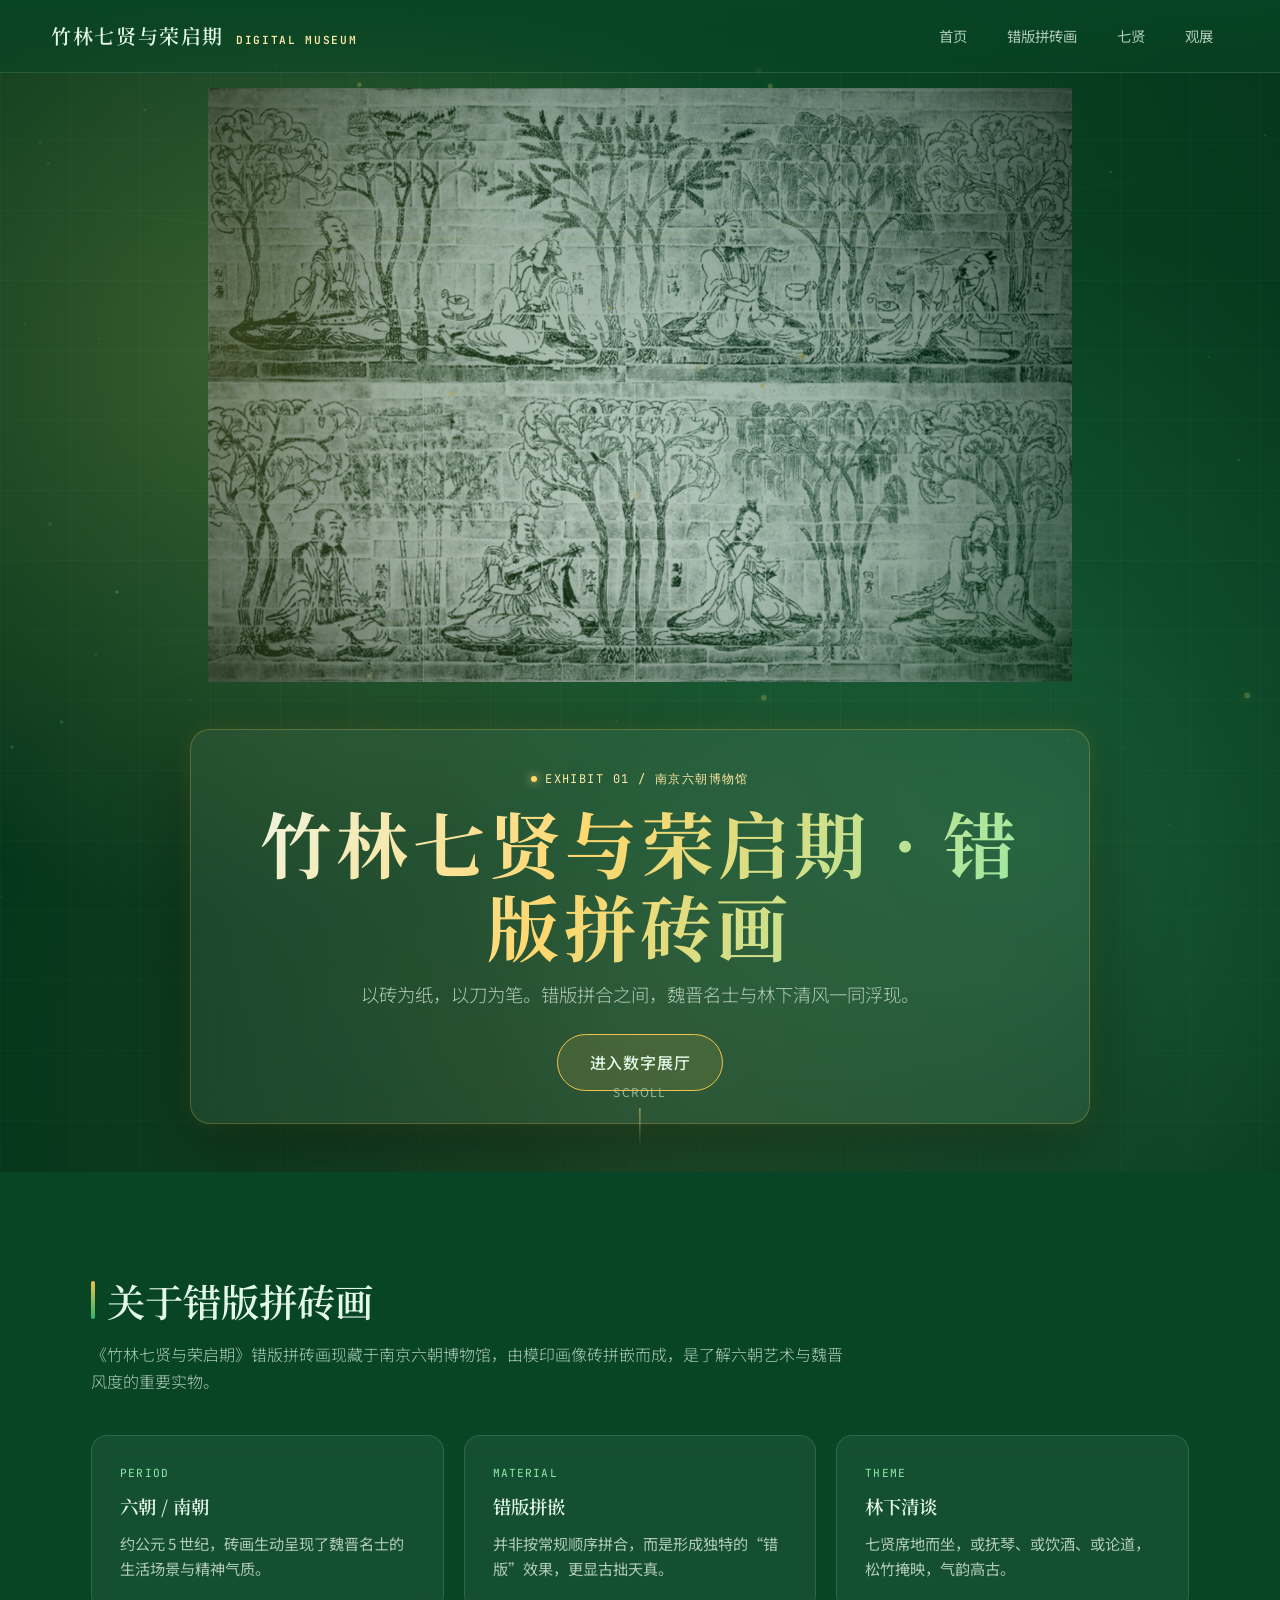
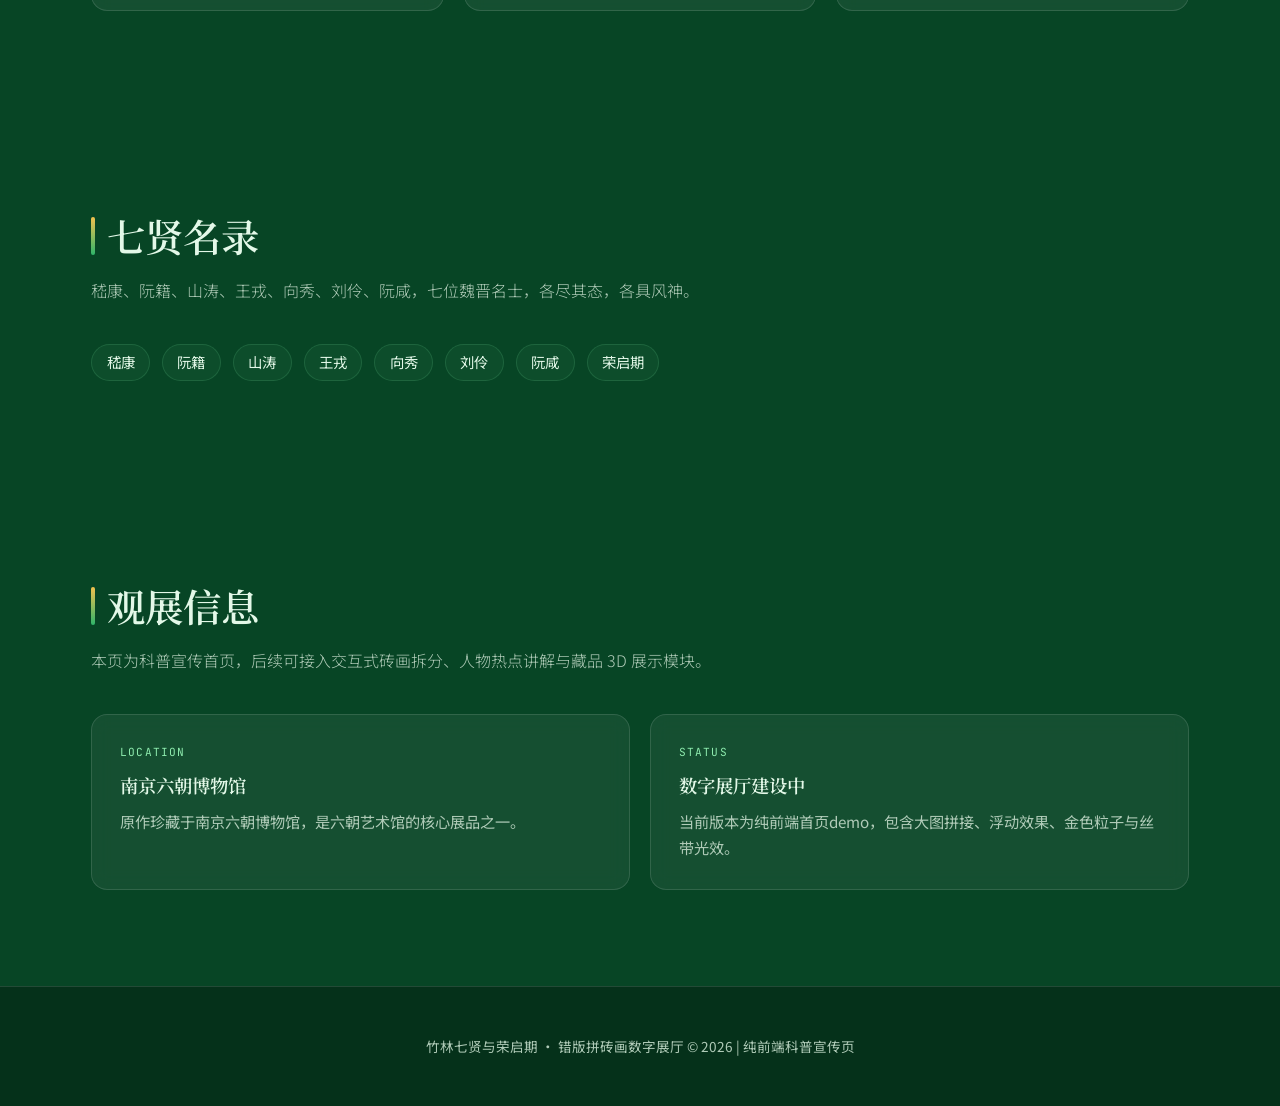
==== index.html @ 32704a47 "v3.0: 新增拼图游戏页面，支持鼠标、触屏与摄像头手势三种操作" ====
<!DOCTYPE html>
<html lang="zh-CN">
<head>
  <meta charset="UTF-8" />
  <meta name="viewport" content="width=device-width, initial-scale=1.0" />
  <title>竹林七贤与荣启期 · 错版拼砖画数字展厅</title>
  <meta name="description" content="南京六朝博物馆《竹林七贤与荣启期》错版拼砖画科普宣传页" />
  <link rel="preconnect" href="https://fonts.googleapis.com" />
  <link rel="preconnect" href="https://fonts.gstatic.com" crossorigin />
  <link href="https://fonts.googleapis.com/css2?family=Noto+Serif+SC:wght@400;600;700&family=Noto+Sans+SC:wght@300;400;500&family=JetBrains+Mono:wght@400;500&display=swap" rel="stylesheet" />
  <style>
    :root {
      --green-950: #05311a;
      --green-900: #074525;
      --green-800: #0b5a30;
      --green-700: #10753d;
      --green-600: #169148;
      --green-500: #2fb46a;
      --green-400: #4fd088;
      --green-300: #8eebae;
      --green-200: #c5f5d2;
      --green-100: #e3f8e8;
      --gold-700: #b8860b;
      --gold-500: #f2c14e;
      --gold-400: #ffd76e;
      --gold-300: #ffe9a6;
      --text: #f2fdf5;
      --muted: #b0cbb8;
      --glass: rgba(255, 255, 255, 0.06);
      --glass-border: rgba(255, 255, 255, 0.12);
    }

    * {
      margin: 0;
      padding: 0;
      box-sizing: border-box;
    }

    html {
      scroll-behavior: smooth;
    }

    body {
      font-family: "Noto Sans SC", "PingFang SC", "Microsoft YaHei", sans-serif;
      background: var(--green-950);
      color: var(--text);
      line-height: 1.7;
      overflow-x: hidden;
    }

    /* Navigation */
    .nav {
      position: fixed;
      top: 0;
      left: 0;
      right: 0;
      z-index: 100;
      display: flex;
      align-items: center;
      justify-content: space-between;
      padding: 1rem 4vw;
      backdrop-filter: blur(14px);
      -webkit-backdrop-filter: blur(14px);
      background: linear-gradient(180deg, rgba(7, 69, 37, 0.88), rgba(7, 69, 37, 0.45));
      border-bottom: 1px solid var(--glass-border);
    }

    .logo {
      display: flex;
      align-items: baseline;
      gap: 0.75rem;
      font-family: "Noto Serif SC", "Source Han Serif SC", serif;
      font-size: 1.25rem;
      font-weight: 600;
      color: var(--green-100);
      letter-spacing: 0.08em;
    }

    .logo span {
      font-family: "JetBrains Mono", monospace;
      font-size: 0.7rem;
      color: var(--gold-300);
      letter-spacing: 0.15em;
      text-transform: uppercase;
    }

    .nav-links {
      display: flex;
      gap: 0.5rem;
      list-style: none;
    }

    .nav-links a {
      display: block;
      padding: 0.5rem 1rem;
      color: var(--muted);
      text-decoration: none;
      font-size: 0.9rem;
      border-radius: 999px;
      transition: color 0.25s ease, background 0.25s ease;
    }

    .nav-links a:hover {
      color: var(--green-100);
      background: var(--glass);
    }

    /* Hero */
    .hero {
      position: relative;
      min-height: 100vh;
      display: flex;
      flex-direction: column;
      align-items: center;
      justify-content: flex-start;
      gap: 2.5rem;
      padding: 5.5rem 4vw 3rem;
      overflow: hidden;
      background:
        radial-gradient(circle at 50% 30%, rgba(47, 180, 106, 0.35) 0%, rgba(5, 49, 26, 0.92) 75%),
        var(--green-950);
    }

    .hero-grid {
      position: absolute;
      inset: 0;
      background-image:
        linear-gradient(rgba(142, 235, 174, 0.07) 1px, transparent 1px),
        linear-gradient(90deg, rgba(142, 235, 174, 0.07) 1px, transparent 1px);
      background-size: 70px 70px;
      pointer-events: none;
      z-index: 2;
    }

    .hero-particles {
      position: absolute;
      inset: 0;
      z-index: 3;
      pointer-events: none;
      opacity: 0.9;
    }

    .hero-vignette {
      position: absolute;
      inset: 0;
      background:
        radial-gradient(circle at 50% 45%, rgba(5, 49, 26, 0) 0%, rgba(5, 49, 26, 0.45) 72%),
        linear-gradient(180deg, rgba(5, 49, 26, 0.22) 0%, rgba(5, 49, 26, 0.38) 100%);
      z-index: 4;
      pointer-events: none;
    }

    .hero-tint {
      position: absolute;
      inset: 0;
      background: rgba(79, 208, 136, 0.12);
      mix-blend-mode: soft-light;
      z-index: 5;
      pointer-events: none;
    }

    .hero-glow {
      position: absolute;
      inset: 0;
      z-index: 6;
      pointer-events: none;
      mix-blend-mode: screen;
      background:
        radial-gradient(circle at 18% 30%, rgba(242, 193, 78, 0.20), transparent 42%),
        radial-gradient(circle at 82% 72%, rgba(79, 208, 136, 0.18), transparent 45%),
        radial-gradient(circle at 50% 90%, rgba(255, 215, 110, 0.10), transparent 55%);
    }

    .hero-image-wrapper {
      position: relative;
      z-index: 1;
      width: 92%;
      max-width: 1600px;
      display: flex;
      align-items: center;
      justify-content: center;
      transform: translate(calc(var(--mx, 0) * -18px), calc(var(--my, 0) * -18px));
      transition: transform 0.15s linear;
    }

    .hero-image-link {
      display: block;
      width: 100%;
      text-decoration: none;
      cursor: pointer;
    }

    .hero-image {
      width: 100%;
      height: auto;
      max-height: 66vh;
      object-fit: contain;
      filter: contrast(1.05) saturate(1.12) brightness(1.04);
      animation: heroFloat 14s ease-in-out infinite;
      transform-origin: center center;
    }

    @keyframes heroFloat {
      0%, 100% { transform: translateY(0) scale(1); }
      50% { transform: translateY(-14px) scale(1.012); }
    }

    .hero-content {
      position: relative;
      z-index: 10;
      text-align: center;
      width: min(90%, 900px);
      padding: 2rem;
      border-radius: 20px;
      background: var(--glass);
      backdrop-filter: blur(16px);
      -webkit-backdrop-filter: blur(16px);
      border: 1px solid rgba(242, 193, 78, 0.25);
      box-shadow:
        0 24px 80px rgba(0, 0, 0, 0.35),
        0 0 24px rgba(242, 193, 78, 0.12);
    }

    .hero-tag {
      display: inline-flex;
      align-items: center;
      gap: 0.5rem;
      font-family: "JetBrains Mono", monospace;
      font-size: 0.75rem;
      letter-spacing: 0.12em;
      color: var(--gold-300);
      text-transform: uppercase;
      margin-bottom: 0.75rem;
    }

    .hero-tag::before {
      content: "";
      width: 6px;
      height: 6px;
      border-radius: 50%;
      background: var(--gold-400);
      box-shadow: 0 0 10px var(--gold-400);
      animation: pulse 2.5s infinite;
    }

    @keyframes pulse {
      0%, 100% { opacity: 1; box-shadow: 0 0 0 0 rgba(142, 203, 166, 0.4); }
      50% { opacity: 0.7; box-shadow: 0 0 0 8px rgba(142, 203, 166, 0); }
    }

    .hero-title {
      font-family: "Noto Serif SC", "Source Han Serif SC", serif;
      font-size: clamp(2.2rem, 6vw, 4.5rem);
      font-weight: 700;
      line-height: 1.15;
      color: var(--green-100);
      background: linear-gradient(120deg, #eef8ea 0%, #ffd76e 42%, #8eebae 100%);
      -webkit-background-clip: text;
      background-clip: text;
      -webkit-text-fill-color: transparent;
      margin-bottom: 0.75rem;
      letter-spacing: 0.06em;
    }

    .hero-subtitle {
      font-size: clamp(0.95rem, 2vw, 1.15rem);
      color: var(--muted);
      font-weight: 300;
      max-width: 680px;
      margin: 0 auto 1.5rem;
    }

    .hero-cta {
      display: inline-flex;
      align-items: center;
      gap: 0.5rem;
      padding: 0.85rem 2rem;
      border-radius: 999px;
      border: 1px solid var(--gold-500);
      background: rgba(242, 193, 78, 0.12);
      color: var(--green-100);
      text-decoration: none;
      font-weight: 500;
      letter-spacing: 0.05em;
      transition: background 0.25s ease, transform 0.25s ease, box-shadow 0.25s ease;
    }

    .hero-cta:hover {
      background: rgba(242, 193, 78, 0.26);
      transform: translateY(-2px);
      box-shadow: 0 12px 32px rgba(61, 143, 94, 0.25);
    }

    .scroll-hint {
      position: absolute;
      bottom: 1.5rem;
      left: 50%;
      transform: translateX(-50%);
      z-index: 10;
      display: flex;
      flex-direction: column;
      align-items: center;
      gap: 0.35rem;
      color: var(--muted);
      font-size: 0.75rem;
      letter-spacing: 0.1em;
      opacity: 0.8;
    }

    .scroll-line {
      width: 1px;
      height: 40px;
      background: linear-gradient(180deg, var(--gold-400), transparent);
      animation: scrollDown 2s ease-in-out infinite;
    }

    @keyframes scrollDown {
      0%, 100% { transform: scaleY(1); opacity: 0.6; }
      50% { transform: scaleY(0.6); opacity: 0.2; }
    }

    /* Main content */
    main {
      position: relative;
      z-index: 20;
      background: var(--green-900);
    }

    .section {
      padding: 6rem 4vw;
      max-width: 1200px;
      margin: 0 auto;
    }

    .section-title {
      font-family: "Noto Serif SC", "Source Han Serif SC", serif;
      font-size: clamp(1.6rem, 3.5vw, 2.4rem);
      font-weight: 600;
      color: var(--green-100);
      margin-bottom: 0.5rem;
      display: flex;
      align-items: center;
      gap: 0.75rem;
    }

    .section-title::before {
      content: "";
      width: 4px;
      height: 1em;
      background: linear-gradient(180deg, var(--gold-500), var(--green-500));
      border-radius: 2px;
    }

    .section-desc {
      color: var(--muted);
      max-width: 760px;
      margin-bottom: 2.5rem;
      font-weight: 300;
    }

    .cards {
      display: grid;
      grid-template-columns: repeat(auto-fit, minmax(260px, 1fr));
      gap: 1.25rem;
    }

    .card {
      padding: 1.75rem;
      border-radius: 16px;
      background: var(--glass);
      border: 1px solid var(--glass-border);
      backdrop-filter: blur(10px);
      -webkit-backdrop-filter: blur(10px);
      transition: transform 0.25s ease, border-color 0.25s ease, background 0.25s ease;
    }

    .card:hover {
      transform: translateY(-4px);
      border-color: rgba(242, 193, 78, 0.35);
      background: rgba(255, 255, 255, 0.08);
    }

    .card-label {
      font-family: "JetBrains Mono", monospace;
      font-size: 0.7rem;
      color: var(--green-300);
      letter-spacing: 0.1em;
      text-transform: uppercase;
      margin-bottom: 0.5rem;
    }

    .card h3 {
      font-family: "Noto Serif SC", "Source Han Serif SC", serif;
      font-size: 1.15rem;
      color: var(--green-100);
      margin-bottom: 0.5rem;
      font-weight: 600;
    }

    .card p {
      color: var(--muted);
      font-size: 0.95rem;
      line-height: 1.7;
    }

    .sages-list {
      display: flex;
      flex-wrap: wrap;
      gap: 0.75rem;
      margin-top: 1.25rem;
    }

    .sage-tag {
      padding: 0.35rem 0.9rem;
      border-radius: 999px;
      background: rgba(61, 143, 94, 0.12);
      border: 1px solid rgba(61, 143, 94, 0.35);
      color: var(--green-100);
      font-size: 0.9rem;
      transition: background 0.2s ease;
    }

    .sage-tag:hover {
      background: rgba(61, 143, 94, 0.25);
    }

    /* Footer */
    footer {
      padding: 3rem 4vw;
      text-align: center;
      border-top: 1px solid var(--glass-border);
      color: var(--muted);
      font-size: 0.85rem;
      background: var(--green-950);
    }

    /* Responsive */
    @media (max-width: 640px) {
      .nav-links { display: none; }
      .hero-content { padding: 1.5rem; bottom: 6vh; }
    }
  </style>
</head>
<body>
  <nav class="nav">
    <div class="logo">竹林七贤与荣启期 <span>Digital Museum</span></div>
    <ul class="nav-links">
      <li><a href="#home">首页</a></li>
      <li><a href="#about">错版拼砖画</a></li>
      <li><a href="#sages">七贤</a></li>
      <li><a href="#visit">观展</a></li>
    </ul>
  </nav>

  <header id="home" class="hero">
    <div class="hero-grid"></div>
    <canvas class="hero-particles" id="particles"></canvas>
    <div class="hero-vignette"></div>
    <div class="hero-tint"></div>
    <div class="hero-glow"></div>

    <div class="hero-image-wrapper" id="heroWrapper">
      <a href="puzzle.html" class="hero-image-link" title="点击进入拼图游戏">
        <img src="assets/hero-combined.png" alt="竹林七贤与荣启期错版拼砖画，点击进入拼图游戏" class="hero-image" />
      </a>
    </div>

    <div class="hero-content">
      <div class="hero-tag">Exhibit 01 / 南京六朝博物馆</div>
      <h1 class="hero-title">竹林七贤与荣启期 · 错版拼砖画</h1>
      <p class="hero-subtitle">
        以砖为纸，以刀为笔。错版拼合之间，魏晋名士与林下清风一同浮现。
      </p>
      <a href="#about" class="hero-cta">进入数字展厅</a>
    </div>

    <div class="scroll-hint">
      <span>SCROLL</span>
      <div class="scroll-line"></div>
    </div>
  </header>

  <main>
    <section id="about" class="section">
      <h2 class="section-title">关于错版拼砖画</h2>
      <p class="section-desc">
        《竹林七贤与荣启期》错版拼砖画现藏于南京六朝博物馆，由模印画像砖拼嵌而成，是了解六朝艺术与魏晋风度的重要实物。
      </p>
      <div class="cards">
        <div class="card">
          <div class="card-label">Period</div>
          <h3>六朝 / 南朝</h3>
          <p>约公元 5 世纪，砖画生动呈现了魏晋名士的生活场景与精神气质。</p>
        </div>
        <div class="card">
          <div class="card-label">Material</div>
          <h3>错版拼嵌</h3>
          <p>并非按常规顺序拼合，而是形成独特的“错版”效果，更显古拙天真。</p>
        </div>
        <div class="card">
          <div class="card-label">Theme</div>
          <h3>林下清谈</h3>
          <p>七贤席地而坐，或抚琴、或饮酒、或论道，松竹掩映，气韵高古。</p>
        </div>
      </div>
    </section>

    <section id="sages" class="section">
      <h2 class="section-title">七贤名录</h2>
      <p class="section-desc">
        嵇康、阮籍、山涛、王戎、向秀、刘伶、阮咸，七位魏晋名士，各尽其态，各具风神。
      </p>
      <div class="sages-list">
        <span class="sage-tag">嵇康</span>
        <span class="sage-tag">阮籍</span>
        <span class="sage-tag">山涛</span>
        <span class="sage-tag">王戎</span>
        <span class="sage-tag">向秀</span>
        <span class="sage-tag">刘伶</span>
        <span class="sage-tag">阮咸</span>
        <span class="sage-tag">荣启期</span>
      </div>
    </section>

    <section id="visit" class="section">
      <h2 class="section-title">观展信息</h2>
      <p class="section-desc">
        本页为科普宣传首页，后续可接入交互式砖画拆分、人物热点讲解与藏品 3D 展示模块。
      </p>
      <div class="cards">
        <div class="card">
          <div class="card-label">Location</div>
          <h3>南京六朝博物馆</h3>
          <p>原作珍藏于南京六朝博物馆，是六朝艺术馆的核心展品之一。</p>
        </div>
        <div class="card">
          <div class="card-label">Status</div>
          <h3>数字展厅建设中</h3>
          <p>当前版本为纯前端首页demo，包含大图拼接、浮动效果、金色粒子与丝带光效。</p>
        </div>
      </div>
    </section>
  </main>

  <footer>
    <p>竹林七贤与荣启期 · 错版拼砖画数字展厅 &copy; 2026 | 纯前端科普宣传页</p>
  </footer>

  <script>
    // Mouse parallax for the hero image wrapper
    const hero = document.querySelector('.hero');
    document.addEventListener('mousemove', (e) => {
      const x = (e.clientX / window.innerWidth - 0.5) * 2;
      const y = (e.clientY / window.innerHeight - 0.5) * 2;
      hero.style.setProperty('--mx', x.toFixed(3));
      hero.style.setProperty('--my', y.toFixed(3));
    });

    // Particle + ribbon effects: green dust, golden sparkles, flowing ribbons
    const canvas = document.getElementById('particles');
    const ctx = canvas.getContext('2d');
    let particles = [];
    let ribbons = [];
    let width, height;

    function resizeCanvas() {
      width = window.innerWidth;
      height = window.innerHeight;
      canvas.width = width;
      canvas.height = height;
    }

    function createParticles() {
      const count = Math.min(110, Math.floor((width * height) / 14000));
      particles = [];
      for (let i = 0; i < count; i++) {
        const isGold = Math.random() < 0.28;
        particles.push({
          x: Math.random() * width,
          y: Math.random() * height,
          r: isGold ? Math.random() * 1.8 + 1.2 : Math.random() * 1.4 + 0.6,
          vx: (Math.random() - 0.5) * (isGold ? 0.16 : 0.30),
          vy: (Math.random() - 0.5) * (isGold ? 0.12 : 0.30) - 0.08,
          alpha: isGold ? Math.random() * 0.6 + 0.28 : Math.random() * 0.4 + 0.12,
          pulse: Math.random() * Math.PI * 2,
          type: isGold ? 'gold' : 'green'
        });
      }
    }

    function createRibbons() {
      ribbons = [
        { baseY: height * 0.22, amplitude: 42, wavelength: 320, speed: 0.006, phase: 0, color: 'gold', lineWidth: 2.4, alpha: 0.22 },
        { baseY: height * 0.48, amplitude: 55, wavelength: 430, speed: -0.004, phase: 1.4, color: 'green', lineWidth: 2.0, alpha: 0.18 },
        { baseY: height * 0.72, amplitude: 38, wavelength: 360, speed: 0.005, phase: 2.8, color: 'gold', lineWidth: 2.2, alpha: 0.16 }
      ];
    }

    function drawRibbons() {
      for (const rb of ribbons) {
        rb.phase += rb.speed;
        ctx.save();
        ctx.globalAlpha = rb.alpha;
        ctx.lineWidth = rb.lineWidth;
        ctx.lineCap = 'round';

        const grad = ctx.createLinearGradient(0, 0, width, 0);
        if (rb.color === 'gold') {
          grad.addColorStop(0, 'rgba(255, 215, 110, 0)');
          grad.addColorStop(0.35, 'rgba(255, 215, 110, 0.55)');
          grad.addColorStop(0.7, 'rgba(242, 193, 78, 0.35)');
          grad.addColorStop(1, 'rgba(255, 215, 110, 0)');
          ctx.shadowColor = 'rgba(255, 215, 110, 0.35)';
        } else {
          grad.addColorStop(0, 'rgba(142, 235, 174, 0)');
          grad.addColorStop(0.35, 'rgba(142, 235, 174, 0.50)');
          grad.addColorStop(0.7, 'rgba(79, 208, 136, 0.35)');
          grad.addColorStop(1, 'rgba(142, 235, 174, 0)');
          ctx.shadowColor = 'rgba(142, 235, 174, 0.28)';
        }
        ctx.strokeStyle = grad;
        ctx.shadowBlur = 14;

        ctx.beginPath();
        for (let x = -40; x <= width + 40; x += 16) {
          const y = rb.baseY + Math.sin((x / rb.wavelength) + rb.phase) * rb.amplitude;
          if (x === -40) {
            ctx.moveTo(x, y);
          } else {
            ctx.lineTo(x, y);
          }
        }
        ctx.stroke();
        ctx.restore();
      }
    }

    function drawParticles() {
      ctx.clearRect(0, 0, width, height);
      drawRibbons();

      for (const p of particles) {
        p.pulse += 0.02;
        const a = p.alpha + Math.sin(p.pulse) * 0.08;

        if (p.type === 'gold') {
          ctx.shadowColor = 'rgba(255, 215, 110, 0.55)';
          ctx.shadowBlur = 10;
        } else {
          ctx.shadowBlur = 0;
        }

        ctx.beginPath();
        ctx.arc(p.x, p.y, p.r, 0, Math.PI * 2);
        ctx.fillStyle = p.type === 'gold'
          ? `rgba(255, 215, 110, ${Math.max(0, a)})`
          : `rgba(142, 235, 174, ${Math.max(0, a)})`;
        ctx.fill();
        ctx.shadowBlur = 0;

        p.x += p.vx;
        p.y += p.vy;

        if (p.x < -10) p.x = width + 10;
        if (p.x > width + 10) p.x = -10;
        if (p.y < -10) p.y = height + 10;
        if (p.y > height + 10) p.y = -10;
      }

      requestAnimationFrame(drawParticles);
    }

    resizeCanvas();
    createParticles();
    createRibbons();
    drawParticles();

    window.addEventListener('resize', () => {
      resizeCanvas();
      createParticles();
      createRibbons();
    });
  </script>
</body>
</html>
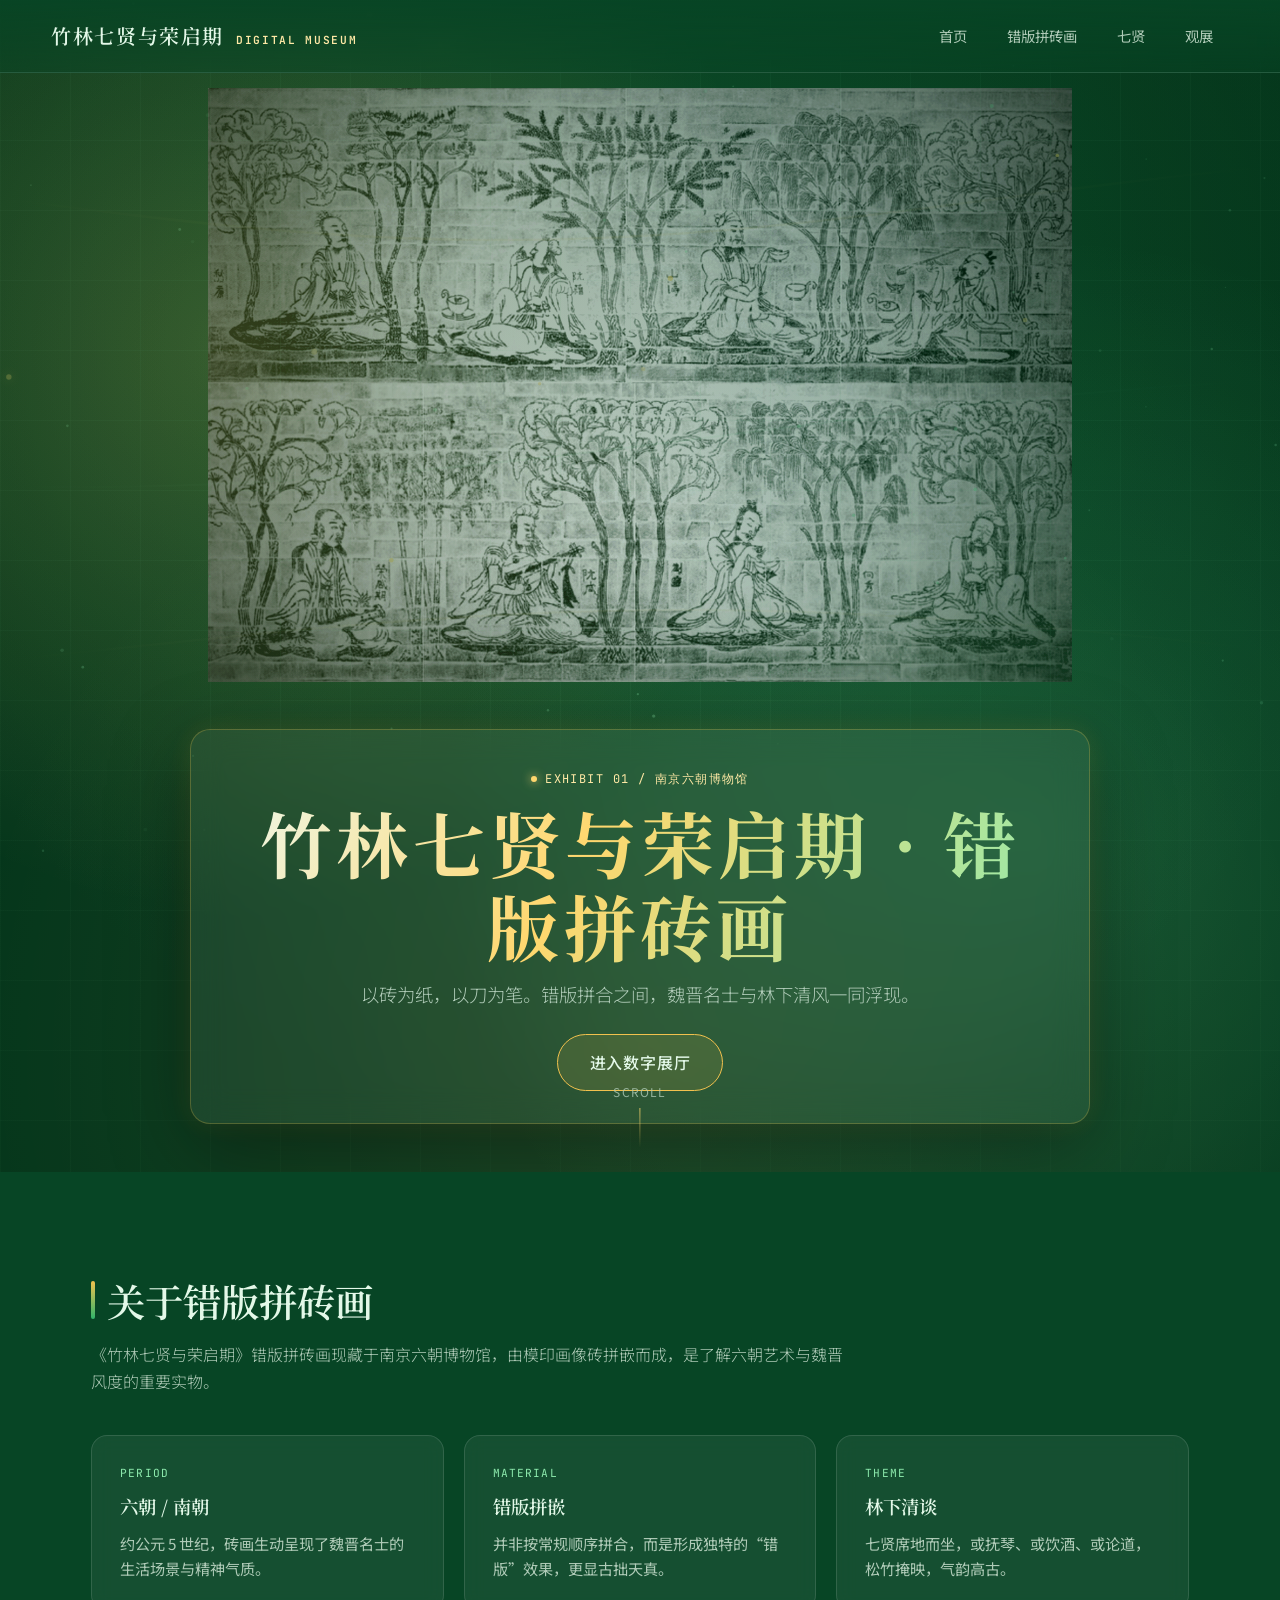
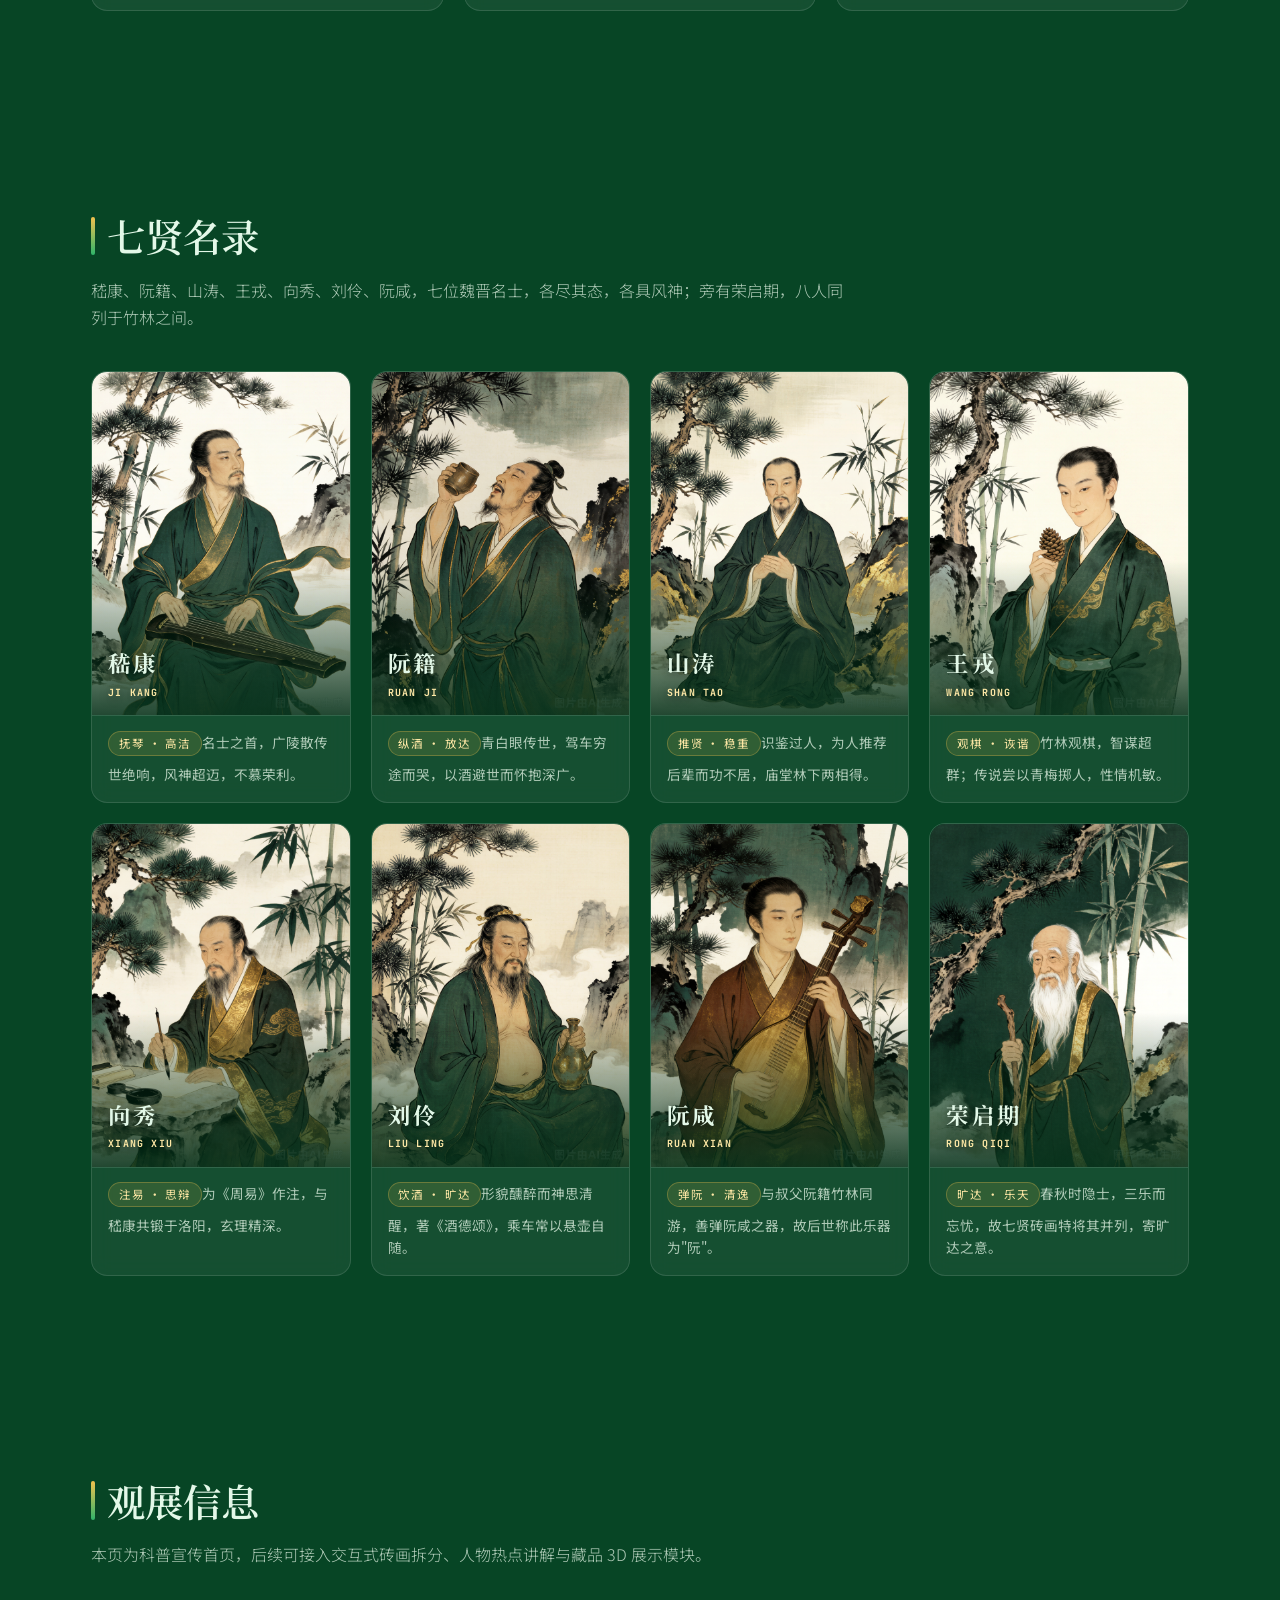
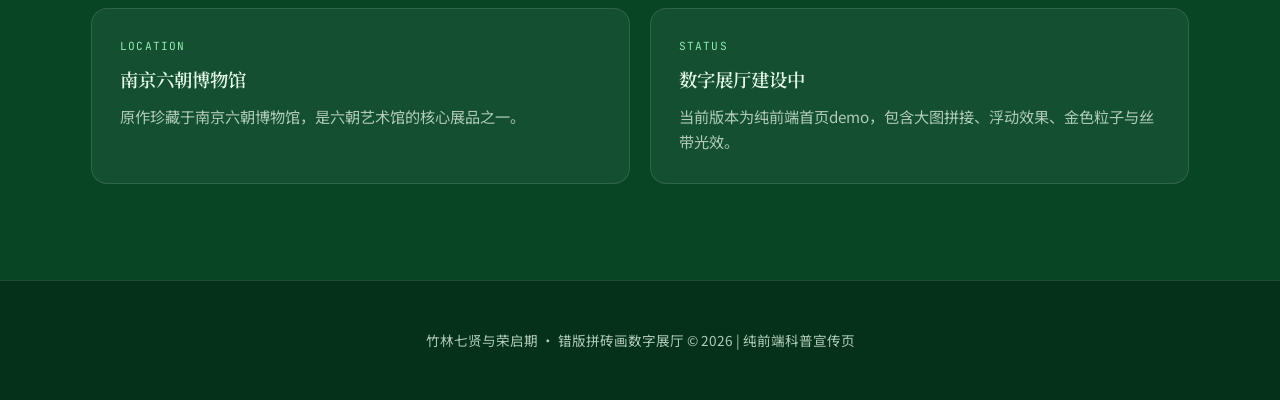
==== commit 13318fc8: "v5.0: 首页七贤名录新增工笔人物画像卡片；强化 WorkBuddy 预览下摄像头手势诊断与兜底" ====
--- a/index.html
+++ b/index.html
@@ -424,6 +424,105 @@
       background: rgba(61, 143, 94, 0.25);
     }
 
+    /* 七贤名录 · 人物画像卡片 */
+    .sage-cards {
+      display: grid;
+      grid-template-columns: repeat(auto-fit, minmax(220px, 1fr));
+      gap: 1.25rem;
+      margin-top: 2rem;
+    }
+
+    .sage-card {
+      position: relative;
+      border-radius: 16px;
+      overflow: hidden;
+      background: var(--glass);
+      border: 1px solid var(--glass-border);
+      backdrop-filter: blur(10px);
+      -webkit-backdrop-filter: blur(10px);
+      transition: transform 0.25s ease, border-color 0.25s ease, box-shadow 0.25s ease;
+    }
+
+    .sage-card:hover {
+      transform: translateY(-5px);
+      border-color: rgba(242, 193, 78, 0.4);
+      box-shadow: 0 16px 44px rgba(0, 0, 0, 0.4);
+    }
+
+    .sage-portrait {
+      position: relative;
+      width: 100%;
+      aspect-ratio: 3 / 4;
+      overflow: hidden;
+      background: linear-gradient(180deg, var(--green-900), var(--green-950));
+    }
+
+    .sage-portrait img {
+      position: absolute;
+      inset: 0;
+      width: 100%;
+      height: 100%;
+      object-fit: cover;
+      filter: saturate(1.05) contrast(1.03);
+      transition: transform 0.5s ease, filter 0.3s ease;
+    }
+
+    .sage-card:hover .sage-portrait img {
+      transform: scale(1.05);
+      filter: saturate(1.15) contrast(1.05) brightness(1.04);
+    }
+
+    .sage-portrait::after {
+      content: "";
+      position: absolute;
+      inset: 0;
+      background: linear-gradient(180deg, transparent 55%, rgba(5, 49, 26, 0.88) 100%);
+      pointer-events: none;
+    }
+
+    .sage-name {
+      position: absolute;
+      left: 1rem;
+      bottom: 0.85rem;
+      z-index: 2;
+      font-family: "Noto Serif SC", "Source Han Serif SC", serif;
+      font-size: 1.4rem;
+      font-weight: 700;
+      color: var(--green-100);
+      letter-spacing: 0.14em;
+      text-shadow: 0 2px 10px rgba(0, 0, 0, 0.6);
+    }
+
+    .sage-name .sage-alias {
+      display: block;
+      font-family: "JetBrains Mono", monospace;
+      font-size: 0.62rem;
+      color: var(--gold-300);
+      letter-spacing: 0.12em;
+      margin-top: 0.2rem;
+      text-transform: uppercase;
+    }
+
+    .sage-desc {
+      padding: 0.9rem 1rem 1rem;
+      font-size: 0.85rem;
+      color: var(--muted);
+      line-height: 1.6;
+      border-top: 1px solid var(--glass-border);
+    }
+
+    .sage-desc .sage-trait {
+      display: inline-block;
+      margin-bottom: 0.5rem;
+      padding: 0.15rem 0.6rem;
+      border-radius: 999px;
+      background: rgba(242, 193, 78, 0.12);
+      border: 1px solid rgba(242, 193, 78, 0.3);
+      color: var(--gold-300);
+      font-size: 0.72rem;
+      letter-spacing: 0.08em;
+    }
+
     /* Footer */
     footer {
       padding: 3rem 4vw;
@@ -508,17 +607,65 @@
     <section id="sages" class="section">
       <h2 class="section-title">七贤名录</h2>
       <p class="section-desc">
-        嵇康、阮籍、山涛、王戎、向秀、刘伶、阮咸，七位魏晋名士，各尽其态，各具风神。
+        嵇康、阮籍、山涛、王戎、向秀、刘伶、阮咸，七位魏晋名士，各尽其态，各具风神；旁有荣启期，八人同列于竹林之间。
       </p>
-      <div class="sages-list">
-        <span class="sage-tag">嵇康</span>
-        <span class="sage-tag">阮籍</span>
-        <span class="sage-tag">山涛</span>
-        <span class="sage-tag">王戎</span>
-        <span class="sage-tag">向秀</span>
-        <span class="sage-tag">刘伶</span>
-        <span class="sage-tag">阮咸</span>
-        <span class="sage-tag">荣启期</span>
+      <div class="sage-cards">
+        <div class="sage-card">
+          <div class="sage-portrait">
+            <img src="assets/portraits/ji-kang.png" alt="嵇康人物画像" loading="lazy" />
+            <span class="sage-name">嵇康<span class="sage-alias">Ji Kang</span></span>
+          </div>
+          <p class="sage-desc"><span class="sage-trait">抚琴 · 高洁</span>名士之首，广陵散传世绝响，风神超迈，不慕荣利。</p>
+        </div>
+        <div class="sage-card">
+          <div class="sage-portrait">
+            <img src="assets/portraits/ruan-ji.png" alt="阮籍人物画像" loading="lazy" />
+            <span class="sage-name">阮籍<span class="sage-alias">Ruan Ji</span></span>
+          </div>
+          <p class="sage-desc"><span class="sage-trait">纵酒 · 放达</span>青白眼传世，驾车穷途而哭，以酒避世而怀抱深广。</p>
+        </div>
+        <div class="sage-card">
+          <div class="sage-portrait">
+            <img src="assets/portraits/shan-tao.png" alt="山涛人物画像" loading="lazy" />
+            <span class="sage-name">山涛<span class="sage-alias">Shan Tao</span></span>
+          </div>
+          <p class="sage-desc"><span class="sage-trait">推贤 · 稳重</span>识鉴过人，为人推荐后辈而功不居，庙堂林下两相得。</p>
+        </div>
+        <div class="sage-card">
+          <div class="sage-portrait">
+            <img src="assets/portraits/wang-rong.png" alt="王戎人物画像" loading="lazy" />
+            <span class="sage-name">王戎<span class="sage-alias">Wang Rong</span></span>
+          </div>
+          <p class="sage-desc"><span class="sage-trait">观棋 · 诙谐</span>竹林观棋，智谋超群；传说尝以青梅掷人，性情机敏。</p>
+        </div>
+        <div class="sage-card">
+          <div class="sage-portrait">
+            <img src="assets/portraits/xiang-xiu.png" alt="向秀人物画像" loading="lazy" />
+            <span class="sage-name">向秀<span class="sage-alias">Xiang Xiu</span></span>
+          </div>
+          <p class="sage-desc"><span class="sage-trait">注易 · 思辩</span>为《周易》作注，与嵇康共锻于洛阳，玄理精深。</p>
+        </div>
+        <div class="sage-card">
+          <div class="sage-portrait">
+            <img src="assets/portraits/liu-ling.png" alt="刘伶人物画像" loading="lazy" />
+            <span class="sage-name">刘伶<span class="sage-alias">Liu Ling</span></span>
+          </div>
+          <p class="sage-desc"><span class="sage-trait">饮酒 · 旷达</span>形貌醺醉而神思清醒，著《酒德颂》，乘车常以悬壶自随。</p>
+        </div>
+        <div class="sage-card">
+          <div class="sage-portrait">
+            <img src="assets/portraits/ruan-xian.png" alt="阮咸人物画像" loading="lazy" />
+            <span class="sage-name">阮咸<span class="sage-alias">Ruan Xian</span></span>
+          </div>
+          <p class="sage-desc"><span class="sage-trait">弹阮 · 清逸</span>与叔父阮籍竹林同游，善弹阮咸之器，故后世称此乐器为"阮"。</p>
+        </div>
+        <div class="sage-card">
+          <div class="sage-portrait">
+            <img src="assets/portraits/rong-qiqi.png" alt="荣启期人物画像" loading="lazy" />
+            <span class="sage-name">荣启期<span class="sage-alias">Rong Qiqi</span></span>
+          </div>
+          <p class="sage-desc"><span class="sage-trait">旷达 · 乐天</span>春秋时隐士，三乐而忘忧，故七贤砖画特将其并列，寄旷达之意。</p>
+        </div>
       </div>
     </section>
 
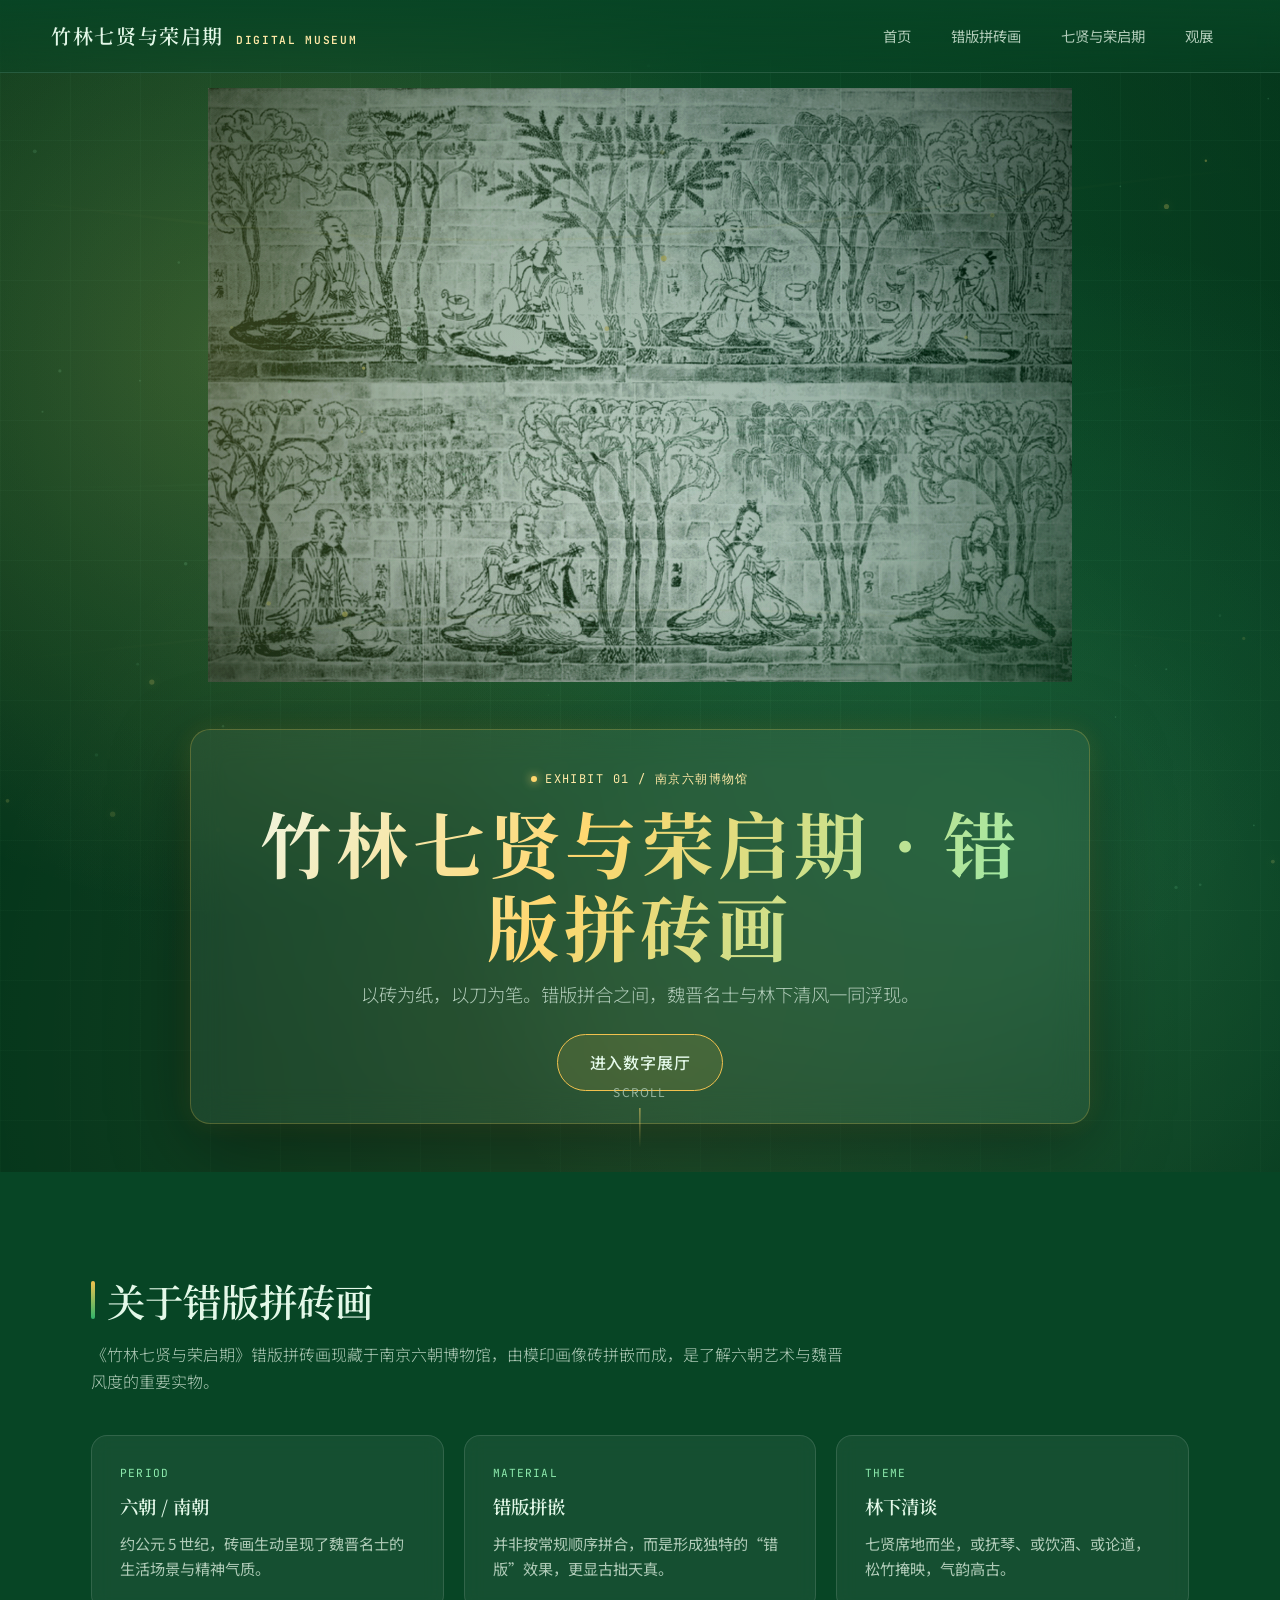
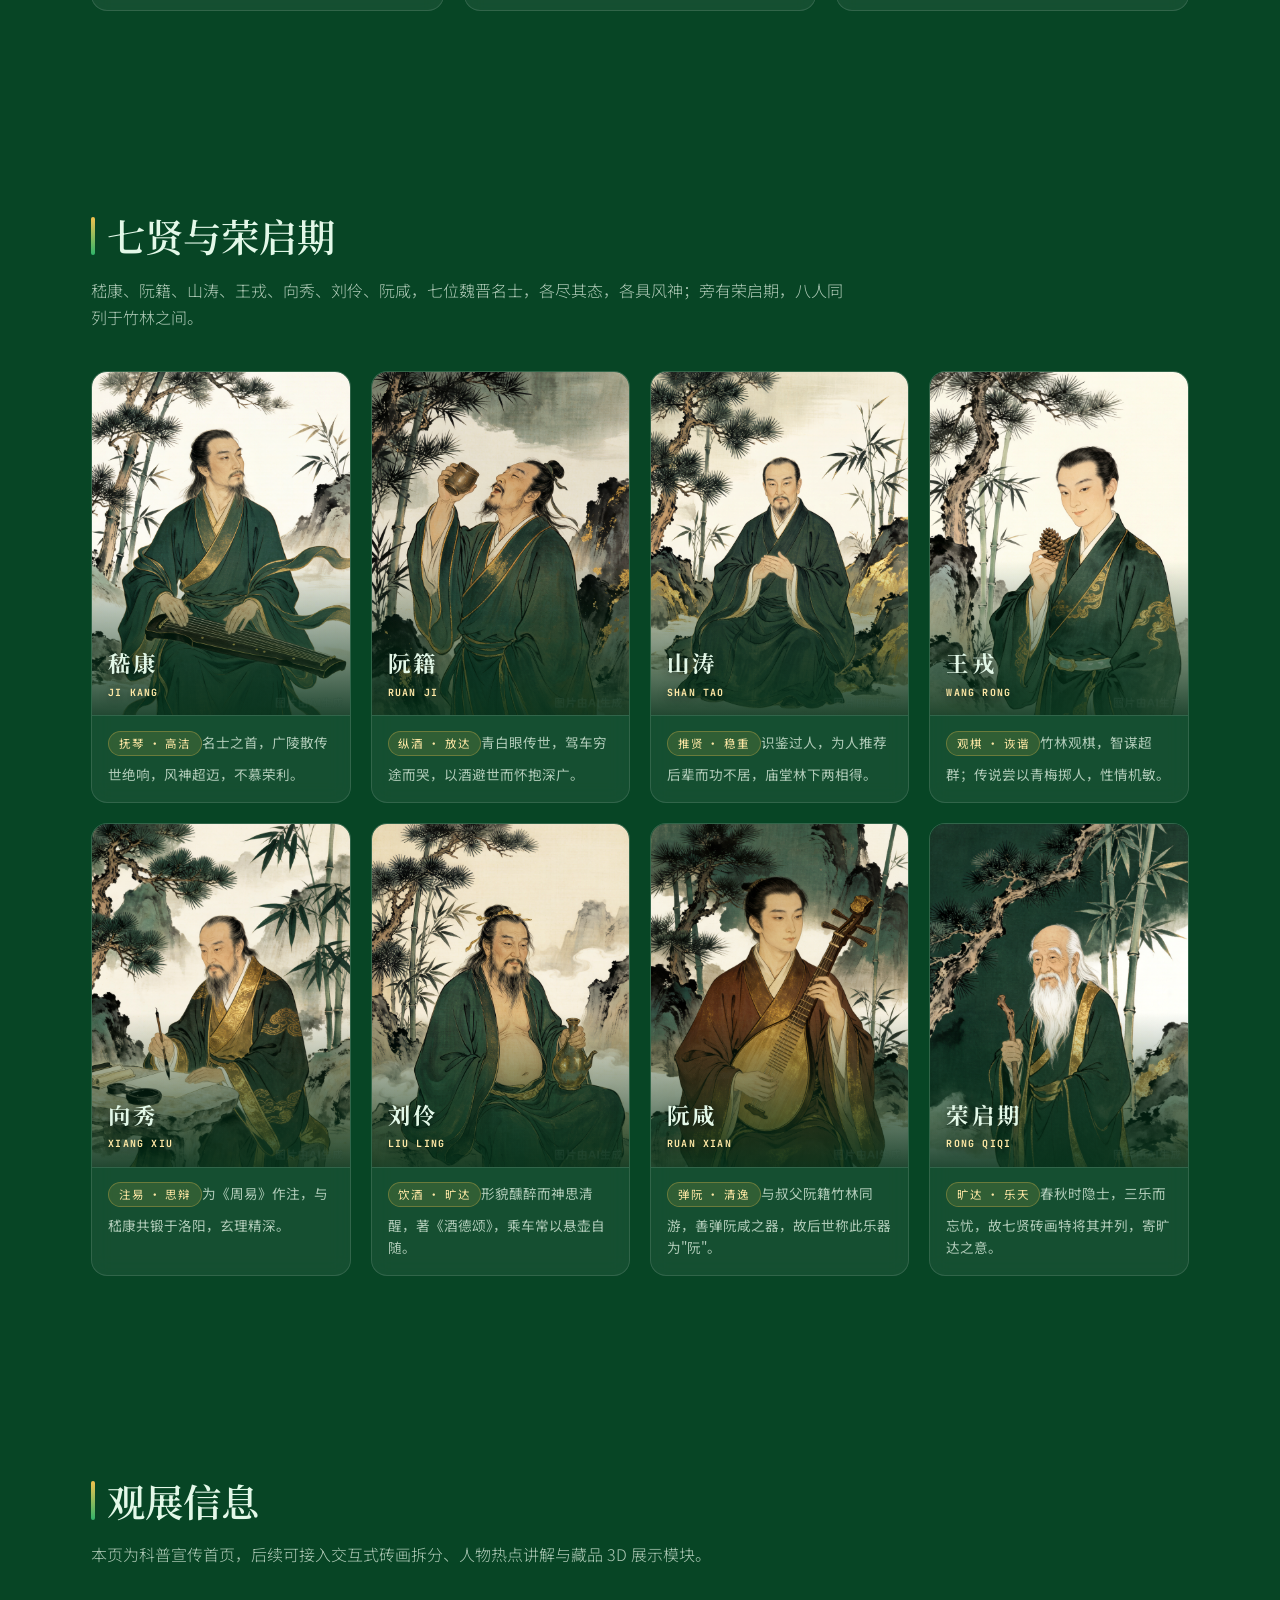
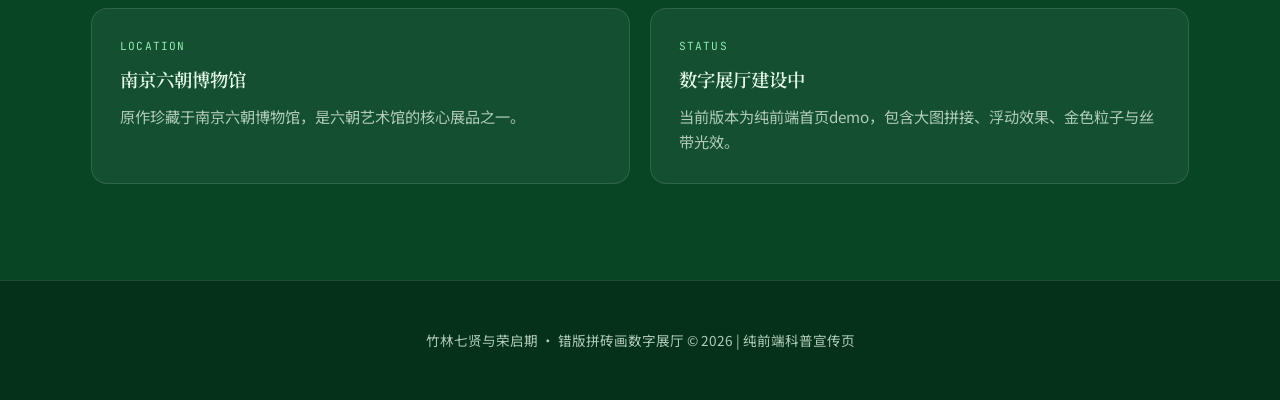
==== commit 404deaf8: "v5.3: 删除对话功能；摄像头手势加固与可操作指引 - index.html: 移除七贤名录 8 张卡片的 dialogue.html 链接、💬角标与提示文案，清理 sage-card-link/s" ====
--- a/index.html
+++ b/index.html
@@ -546,7 +546,7 @@
     <ul class="nav-links">
       <li><a href="#home">首页</a></li>
       <li><a href="#about">错版拼砖画</a></li>
-      <li><a href="#sages">七贤</a></li>
+      <li><a href="#sages">七贤与荣启期</a></li>
       <li><a href="#visit">观展</a></li>
     </ul>
   </nav>
@@ -605,68 +605,68 @@
     </section>
 
     <section id="sages" class="section">
-      <h2 class="section-title">七贤名录</h2>
+      <h2 class="section-title">七贤与荣启期</h2>
       <p class="section-desc">
         嵇康、阮籍、山涛、王戎、向秀、刘伶、阮咸，七位魏晋名士，各尽其态，各具风神；旁有荣启期，八人同列于竹林之间。
       </p>
-      <div class="sage-cards">
-        <div class="sage-card">
-          <div class="sage-portrait">
-            <img src="assets/portraits/ji-kang.png" alt="嵇康人物画像" loading="lazy" />
-            <span class="sage-name">嵇康<span class="sage-alias">Ji Kang</span></span>
-          </div>
-          <p class="sage-desc"><span class="sage-trait">抚琴 · 高洁</span>名士之首，广陵散传世绝响，风神超迈，不慕荣利。</p>
-        </div>
-        <div class="sage-card">
-          <div class="sage-portrait">
-            <img src="assets/portraits/ruan-ji.png" alt="阮籍人物画像" loading="lazy" />
-            <span class="sage-name">阮籍<span class="sage-alias">Ruan Ji</span></span>
-          </div>
-          <p class="sage-desc"><span class="sage-trait">纵酒 · 放达</span>青白眼传世，驾车穷途而哭，以酒避世而怀抱深广。</p>
-        </div>
-        <div class="sage-card">
-          <div class="sage-portrait">
-            <img src="assets/portraits/shan-tao.png" alt="山涛人物画像" loading="lazy" />
-            <span class="sage-name">山涛<span class="sage-alias">Shan Tao</span></span>
-          </div>
-          <p class="sage-desc"><span class="sage-trait">推贤 · 稳重</span>识鉴过人，为人推荐后辈而功不居，庙堂林下两相得。</p>
-        </div>
-        <div class="sage-card">
-          <div class="sage-portrait">
-            <img src="assets/portraits/wang-rong.png" alt="王戎人物画像" loading="lazy" />
-            <span class="sage-name">王戎<span class="sage-alias">Wang Rong</span></span>
-          </div>
-          <p class="sage-desc"><span class="sage-trait">观棋 · 诙谐</span>竹林观棋，智谋超群；传说尝以青梅掷人，性情机敏。</p>
-        </div>
-        <div class="sage-card">
-          <div class="sage-portrait">
-            <img src="assets/portraits/xiang-xiu.png" alt="向秀人物画像" loading="lazy" />
-            <span class="sage-name">向秀<span class="sage-alias">Xiang Xiu</span></span>
-          </div>
-          <p class="sage-desc"><span class="sage-trait">注易 · 思辩</span>为《周易》作注，与嵇康共锻于洛阳，玄理精深。</p>
-        </div>
-        <div class="sage-card">
-          <div class="sage-portrait">
-            <img src="assets/portraits/liu-ling.png" alt="刘伶人物画像" loading="lazy" />
-            <span class="sage-name">刘伶<span class="sage-alias">Liu Ling</span></span>
-          </div>
-          <p class="sage-desc"><span class="sage-trait">饮酒 · 旷达</span>形貌醺醉而神思清醒，著《酒德颂》，乘车常以悬壶自随。</p>
-        </div>
-        <div class="sage-card">
-          <div class="sage-portrait">
-            <img src="assets/portraits/ruan-xian.png" alt="阮咸人物画像" loading="lazy" />
-            <span class="sage-name">阮咸<span class="sage-alias">Ruan Xian</span></span>
-          </div>
-          <p class="sage-desc"><span class="sage-trait">弹阮 · 清逸</span>与叔父阮籍竹林同游，善弹阮咸之器，故后世称此乐器为"阮"。</p>
-        </div>
-        <div class="sage-card">
-          <div class="sage-portrait">
-            <img src="assets/portraits/rong-qiqi.png" alt="荣启期人物画像" loading="lazy" />
-            <span class="sage-name">荣启期<span class="sage-alias">Rong Qiqi</span></span>
-          </div>
-          <p class="sage-desc"><span class="sage-trait">旷达 · 乐天</span>春秋时隐士，三乐而忘忧，故七贤砖画特将其并列，寄旷达之意。</p>
-        </div>
-      </div>
+    <div class="sage-cards">
+      <div class="sage-card">
+        <div class="sage-portrait">
+          <img src="assets/portraits/ji-kang.png" alt="嵇康人物画像" loading="lazy" />
+          <span class="sage-name">嵇康<span class="sage-alias">Ji Kang</span></span>
+        </div>
+        <p class="sage-desc"><span class="sage-trait">抚琴 · 高洁</span>名士之首，广陵散传世绝响，风神超迈，不慕荣利。</p>
+      </div>
+      <div class="sage-card">
+        <div class="sage-portrait">
+          <img src="assets/portraits/ruan-ji.png" alt="阮籍人物画像" loading="lazy" />
+          <span class="sage-name">阮籍<span class="sage-alias">Ruan Ji</span></span>
+        </div>
+        <p class="sage-desc"><span class="sage-trait">纵酒 · 放达</span>青白眼传世，驾车穷途而哭，以酒避世而怀抱深广。</p>
+      </div>
+      <div class="sage-card">
+        <div class="sage-portrait">
+          <img src="assets/portraits/shan-tao.png" alt="山涛人物画像" loading="lazy" />
+          <span class="sage-name">山涛<span class="sage-alias">Shan Tao</span></span>
+        </div>
+        <p class="sage-desc"><span class="sage-trait">推贤 · 稳重</span>识鉴过人，为人推荐后辈而功不居，庙堂林下两相得。</p>
+      </div>
+      <div class="sage-card">
+        <div class="sage-portrait">
+          <img src="assets/portraits/wang-rong.png" alt="王戎人物画像" loading="lazy" />
+          <span class="sage-name">王戎<span class="sage-alias">Wang Rong</span></span>
+        </div>
+        <p class="sage-desc"><span class="sage-trait">观棋 · 诙谐</span>竹林观棋，智谋超群；传说尝以青梅掷人，性情机敏。</p>
+      </div>
+      <div class="sage-card">
+        <div class="sage-portrait">
+          <img src="assets/portraits/xiang-xiu.png" alt="向秀人物画像" loading="lazy" />
+          <span class="sage-name">向秀<span class="sage-alias">Xiang Xiu</span></span>
+        </div>
+        <p class="sage-desc"><span class="sage-trait">注易 · 思辩</span>为《周易》作注，与嵇康共锻于洛阳，玄理精深。</p>
+      </div>
+      <div class="sage-card">
+        <div class="sage-portrait">
+          <img src="assets/portraits/liu-ling.png" alt="刘伶人物画像" loading="lazy" />
+          <span class="sage-name">刘伶<span class="sage-alias">Liu Ling</span></span>
+        </div>
+        <p class="sage-desc"><span class="sage-trait">饮酒 · 旷达</span>形貌醺醉而神思清醒，著《酒德颂》，乘车常以悬壶自随。</p>
+      </div>
+      <div class="sage-card">
+        <div class="sage-portrait">
+          <img src="assets/portraits/ruan-xian.png" alt="阮咸人物画像" loading="lazy" />
+          <span class="sage-name">阮咸<span class="sage-alias">Ruan Xian</span></span>
+        </div>
+        <p class="sage-desc"><span class="sage-trait">弹阮 · 清逸</span>与叔父阮籍竹林同游，善弹阮咸之器，故后世称此乐器为"阮"。</p>
+      </div>
+      <div class="sage-card">
+        <div class="sage-portrait">
+          <img src="assets/portraits/rong-qiqi.png" alt="荣启期人物画像" loading="lazy" />
+          <span class="sage-name">荣启期<span class="sage-alias">Rong Qiqi</span></span>
+        </div>
+        <p class="sage-desc"><span class="sage-trait">旷达 · 乐天</span>春秋时隐士，三乐而忘忧，故七贤砖画特将其并列，寄旷达之意。</p>
+      </div>
+    </div>
     </section>
 
     <section id="visit" class="section">
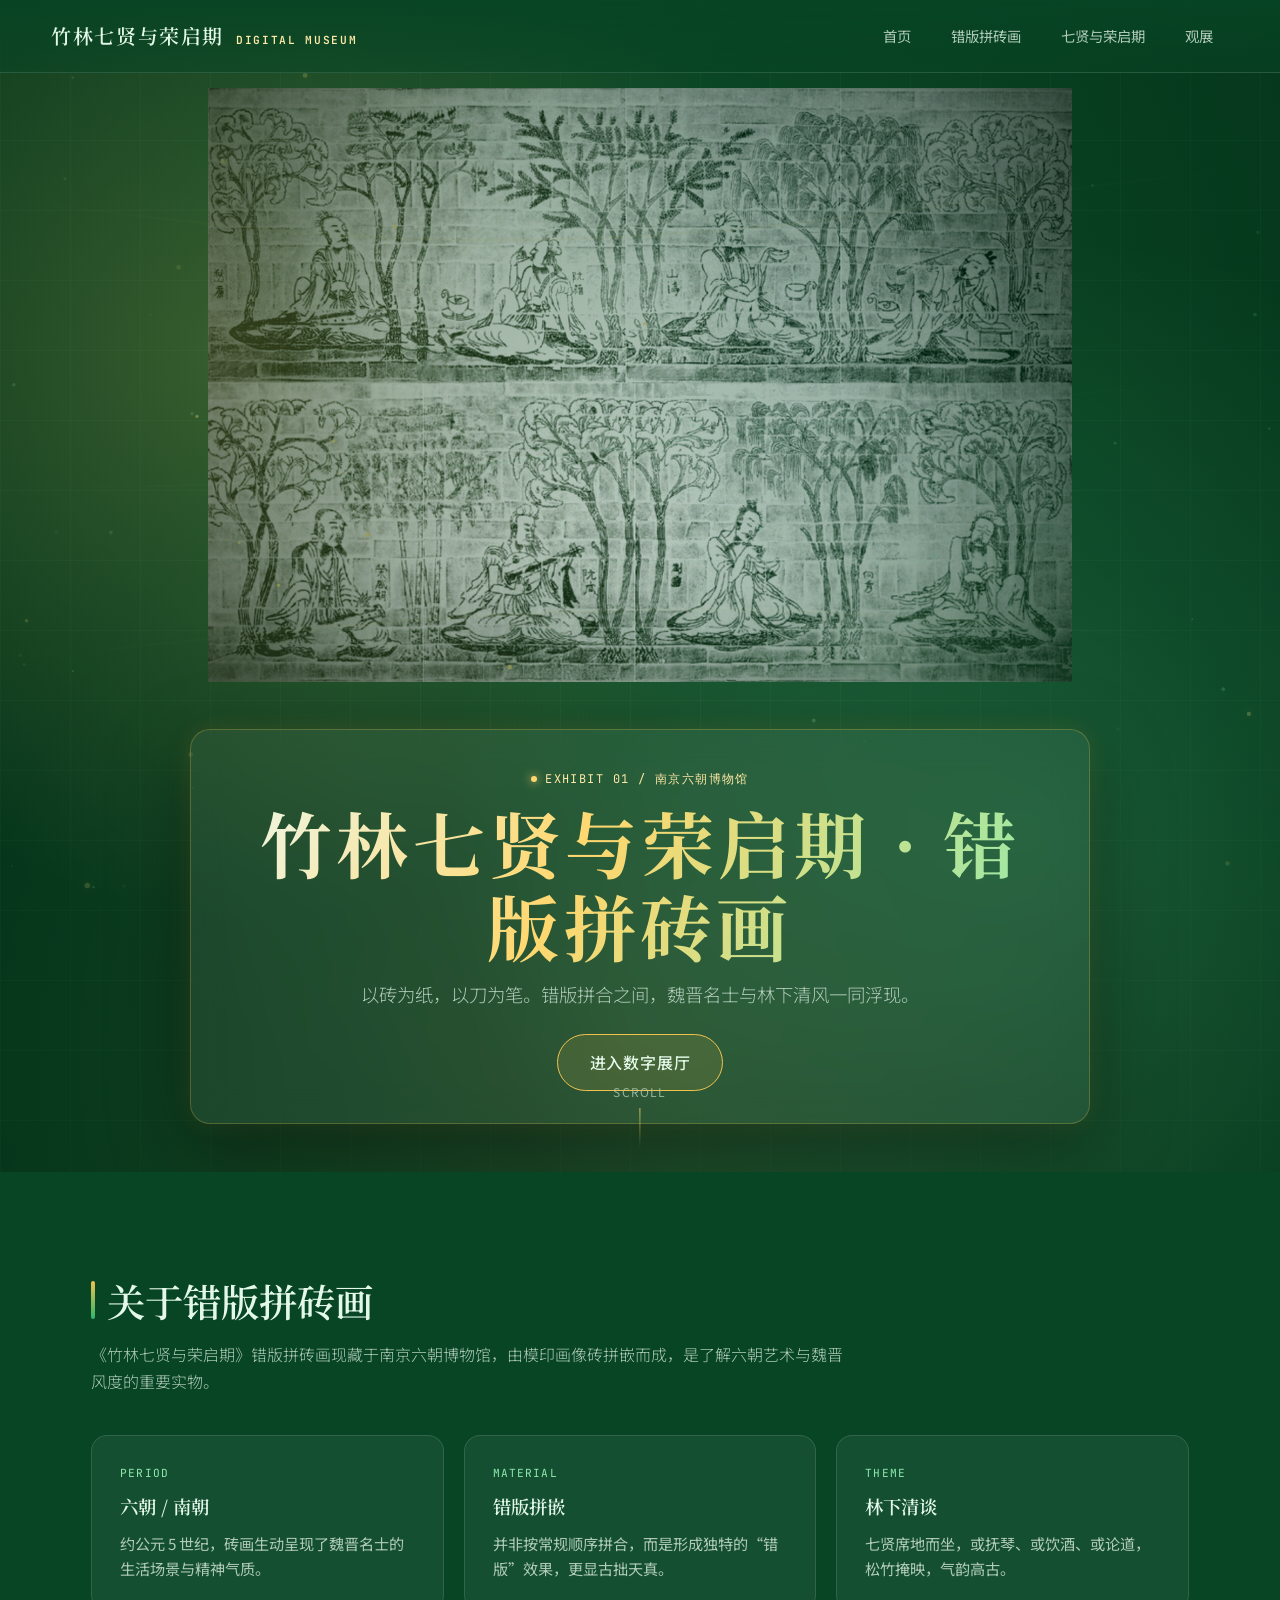
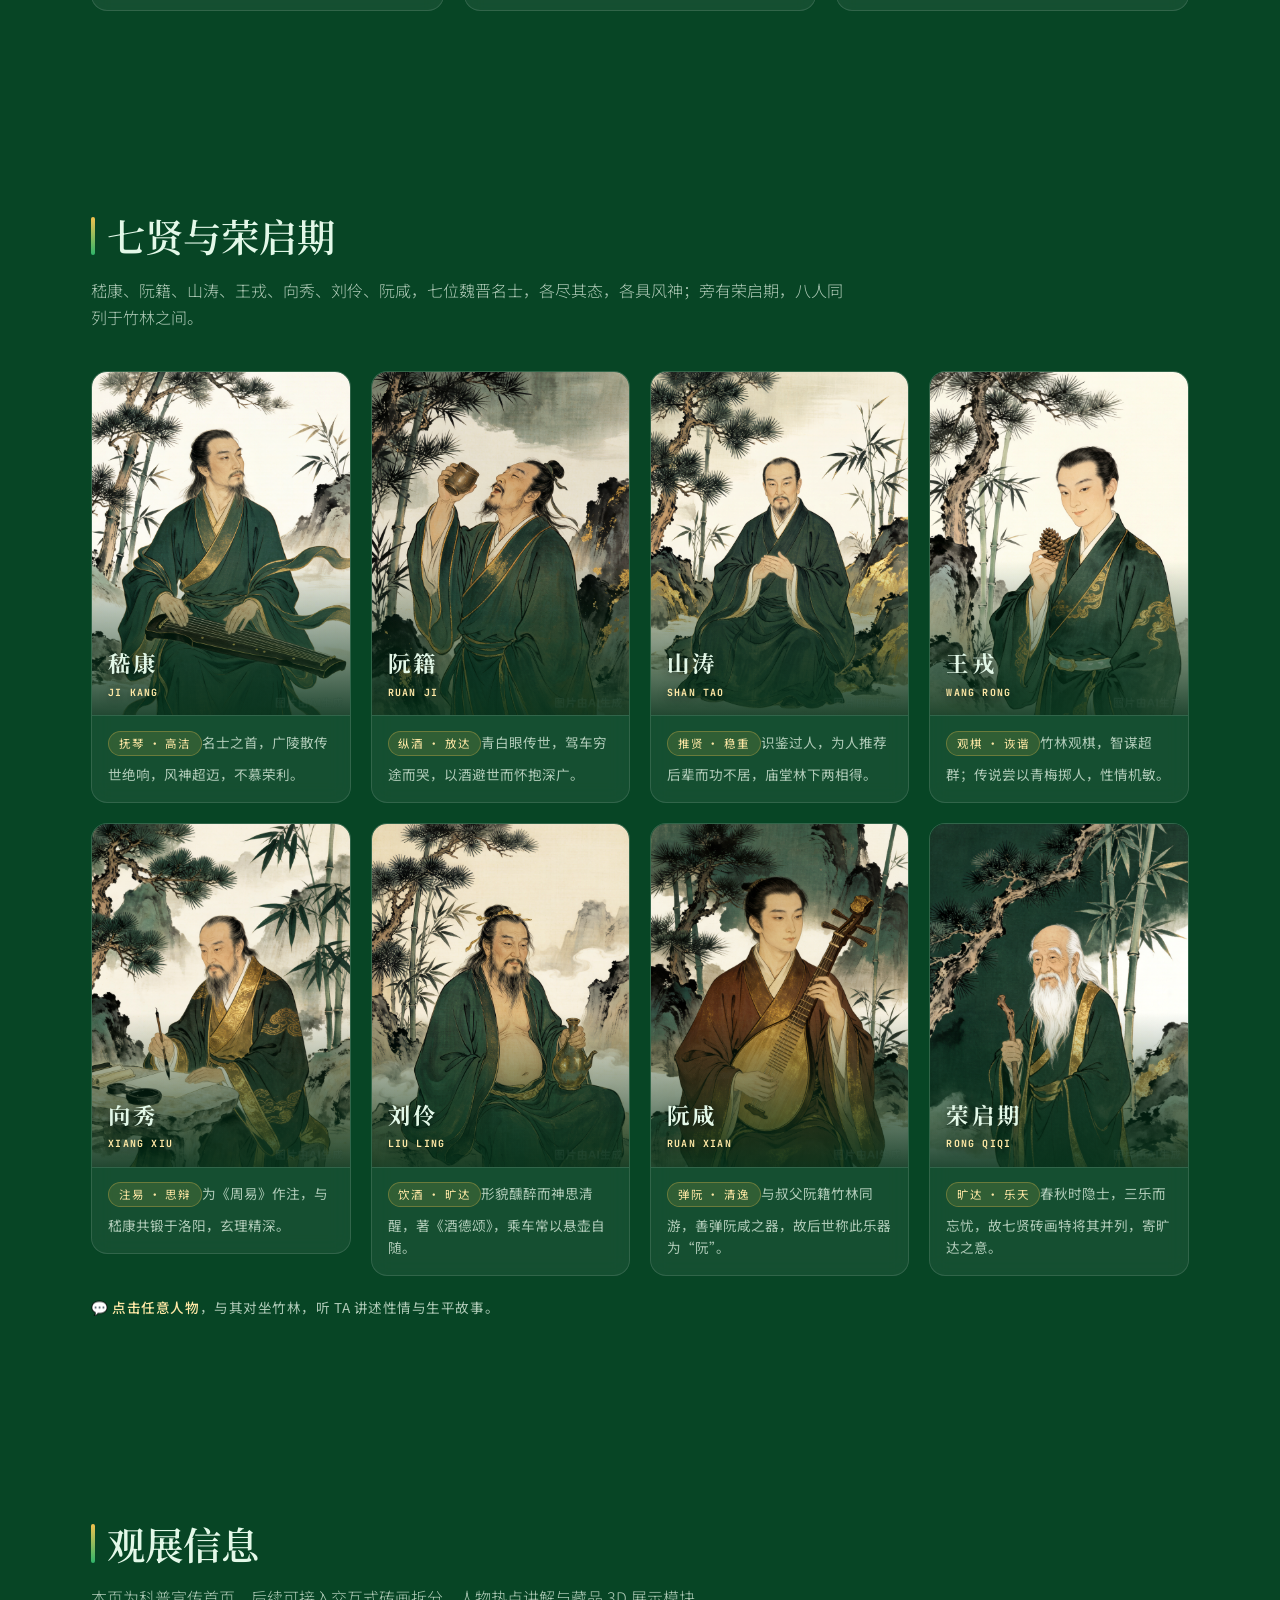
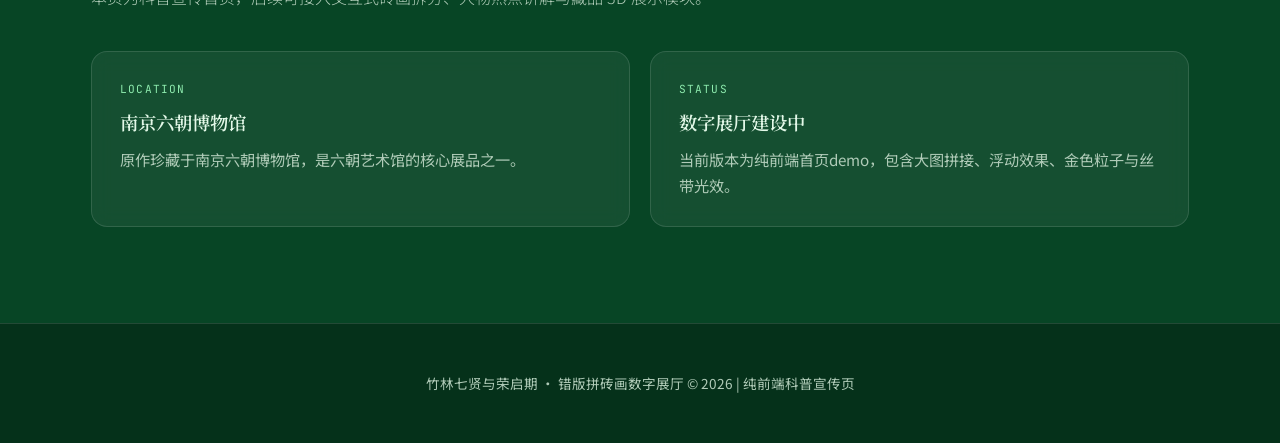
==== commit 9154dedb: "v5.5: 依据 人物对话.docx 重新实现八人沉浸式对话功能 - 新增 dialogue.html：读 ?sage= 参数，七步状态机（开场/选择1/回应/深化/选择2/回应/结语+知识卡），8 " ====
--- a/index.html
+++ b/index.html
@@ -449,6 +449,52 @@
       box-shadow: 0 16px 44px rgba(0, 0, 0, 0.4);
     }
 
+    /* 卡片可点击进入对话 */
+    a.sage-card-link {
+      display: block;
+      text-decoration: none;
+      color: inherit;
+      cursor: pointer;
+    }
+
+    a.sage-card-link .sage-talk {
+      position: absolute;
+      top: 0.75rem;
+      right: 0.75rem;
+      z-index: 3;
+      padding: 0.3rem 0.7rem;
+      border-radius: 999px;
+      background: rgba(2, 15, 9, 0.78);
+      border: 1px solid rgba(255, 215, 110, 0.4);
+      color: var(--gold-300);
+      font-size: 0.72rem;
+      letter-spacing: 0.08em;
+      opacity: 0;
+      transform: translateY(-4px);
+      transition: opacity 0.25s ease, transform 0.25s ease;
+    }
+
+    a.sage-card-link:hover .sage-talk {
+      opacity: 1;
+      transform: translateY(0);
+    }
+
+    .sage-talk::before {
+      content: "\1F4AC ";
+    }
+
+    .sage-hint {
+      margin-top: 1.25rem;
+      font-size: 0.85rem;
+      color: var(--muted);
+      letter-spacing: 0.04em;
+    }
+
+    .sage-hint strong {
+      color: var(--gold-300);
+      font-weight: 500;
+    }
+
     .sage-portrait {
       position: relative;
       width: 100%;
@@ -610,63 +656,89 @@
         嵇康、阮籍、山涛、王戎、向秀、刘伶、阮咸，七位魏晋名士，各尽其态，各具风神；旁有荣启期，八人同列于竹林之间。
       </p>
     <div class="sage-cards">
-      <div class="sage-card">
-        <div class="sage-portrait">
-          <img src="assets/portraits/ji-kang.png" alt="嵇康人物画像" loading="lazy" />
-          <span class="sage-name">嵇康<span class="sage-alias">Ji Kang</span></span>
-        </div>
-        <p class="sage-desc"><span class="sage-trait">抚琴 · 高洁</span>名士之首，广陵散传世绝响，风神超迈，不慕荣利。</p>
-      </div>
-      <div class="sage-card">
-        <div class="sage-portrait">
-          <img src="assets/portraits/ruan-ji.png" alt="阮籍人物画像" loading="lazy" />
-          <span class="sage-name">阮籍<span class="sage-alias">Ruan Ji</span></span>
-        </div>
-        <p class="sage-desc"><span class="sage-trait">纵酒 · 放达</span>青白眼传世，驾车穷途而哭，以酒避世而怀抱深广。</p>
-      </div>
-      <div class="sage-card">
-        <div class="sage-portrait">
-          <img src="assets/portraits/shan-tao.png" alt="山涛人物画像" loading="lazy" />
-          <span class="sage-name">山涛<span class="sage-alias">Shan Tao</span></span>
-        </div>
-        <p class="sage-desc"><span class="sage-trait">推贤 · 稳重</span>识鉴过人，为人推荐后辈而功不居，庙堂林下两相得。</p>
-      </div>
-      <div class="sage-card">
-        <div class="sage-portrait">
-          <img src="assets/portraits/wang-rong.png" alt="王戎人物画像" loading="lazy" />
-          <span class="sage-name">王戎<span class="sage-alias">Wang Rong</span></span>
-        </div>
-        <p class="sage-desc"><span class="sage-trait">观棋 · 诙谐</span>竹林观棋，智谋超群；传说尝以青梅掷人，性情机敏。</p>
-      </div>
-      <div class="sage-card">
-        <div class="sage-portrait">
-          <img src="assets/portraits/xiang-xiu.png" alt="向秀人物画像" loading="lazy" />
-          <span class="sage-name">向秀<span class="sage-alias">Xiang Xiu</span></span>
-        </div>
-        <p class="sage-desc"><span class="sage-trait">注易 · 思辩</span>为《周易》作注，与嵇康共锻于洛阳，玄理精深。</p>
-      </div>
-      <div class="sage-card">
-        <div class="sage-portrait">
-          <img src="assets/portraits/liu-ling.png" alt="刘伶人物画像" loading="lazy" />
-          <span class="sage-name">刘伶<span class="sage-alias">Liu Ling</span></span>
-        </div>
-        <p class="sage-desc"><span class="sage-trait">饮酒 · 旷达</span>形貌醺醉而神思清醒，著《酒德颂》，乘车常以悬壶自随。</p>
-      </div>
-      <div class="sage-card">
-        <div class="sage-portrait">
-          <img src="assets/portraits/ruan-xian.png" alt="阮咸人物画像" loading="lazy" />
-          <span class="sage-name">阮咸<span class="sage-alias">Ruan Xian</span></span>
-        </div>
-        <p class="sage-desc"><span class="sage-trait">弹阮 · 清逸</span>与叔父阮籍竹林同游，善弹阮咸之器，故后世称此乐器为"阮"。</p>
-      </div>
-      <div class="sage-card">
-        <div class="sage-portrait">
-          <img src="assets/portraits/rong-qiqi.png" alt="荣启期人物画像" loading="lazy" />
-          <span class="sage-name">荣启期<span class="sage-alias">Rong Qiqi</span></span>
-        </div>
-        <p class="sage-desc"><span class="sage-trait">旷达 · 乐天</span>春秋时隐士，三乐而忘忧，故七贤砖画特将其并列，寄旷达之意。</p>
-      </div>
+      <a href="dialogue.html?sage=ji-kang" class="sage-card-link">
+        <div class="sage-card">
+          <span class="sage-talk">与嵇康对话</span>
+          <div class="sage-portrait">
+            <img src="assets/portraits/ji-kang.png" alt="嵇康人物画像" loading="lazy" />
+            <span class="sage-name">嵇康<span class="sage-alias">Ji Kang</span></span>
+          </div>
+          <p class="sage-desc"><span class="sage-trait">抚琴 · 高洁</span>名士之首，广陵散传世绝响，风神超迈，不慕荣利。</p>
+        </div>
+      </a>
+      <a href="dialogue.html?sage=ruan-ji" class="sage-card-link">
+        <div class="sage-card">
+          <span class="sage-talk">与阮籍对话</span>
+          <div class="sage-portrait">
+            <img src="assets/portraits/ruan-ji.png" alt="阮籍人物画像" loading="lazy" />
+            <span class="sage-name">阮籍<span class="sage-alias">Ruan Ji</span></span>
+          </div>
+          <p class="sage-desc"><span class="sage-trait">纵酒 · 放达</span>青白眼传世，驾车穷途而哭，以酒避世而怀抱深广。</p>
+        </div>
+      </a>
+      <a href="dialogue.html?sage=shan-tao" class="sage-card-link">
+        <div class="sage-card">
+          <span class="sage-talk">与山涛对话</span>
+          <div class="sage-portrait">
+            <img src="assets/portraits/shan-tao.png" alt="山涛人物画像" loading="lazy" />
+            <span class="sage-name">山涛<span class="sage-alias">Shan Tao</span></span>
+          </div>
+          <p class="sage-desc"><span class="sage-trait">推贤 · 稳重</span>识鉴过人，为人推荐后辈而功不居，庙堂林下两相得。</p>
+        </div>
+      </a>
+      <a href="dialogue.html?sage=wang-rong" class="sage-card-link">
+        <div class="sage-card">
+          <span class="sage-talk">与王戎对话</span>
+          <div class="sage-portrait">
+            <img src="assets/portraits/wang-rong.png" alt="王戎人物画像" loading="lazy" />
+            <span class="sage-name">王戎<span class="sage-alias">Wang Rong</span></span>
+          </div>
+          <p class="sage-desc"><span class="sage-trait">观棋 · 诙谐</span>竹林观棋，智谋超群；传说尝以青梅掷人，性情机敏。</p>
+        </div>
+      </a>
+      <a href="dialogue.html?sage=xiang-xiu" class="sage-card-link">
+        <div class="sage-card">
+          <span class="sage-talk">与向秀对话</span>
+          <div class="sage-portrait">
+            <img src="assets/portraits/xiang-xiu.png" alt="向秀人物画像" loading="lazy" />
+            <span class="sage-name">向秀<span class="sage-alias">Xiang Xiu</span></span>
+          </div>
+          <p class="sage-desc"><span class="sage-trait">注易 · 思辩</span>为《周易》作注，与嵇康共锻于洛阳，玄理精深。</p>
+        </div>
+      </a>
+      <a href="dialogue.html?sage=liu-ling" class="sage-card-link">
+        <div class="sage-card">
+          <span class="sage-talk">与刘伶对话</span>
+          <div class="sage-portrait">
+            <img src="assets/portraits/liu-ling.png" alt="刘伶人物画像" loading="lazy" />
+            <span class="sage-name">刘伶<span class="sage-alias">Liu Ling</span></span>
+          </div>
+          <p class="sage-desc"><span class="sage-trait">饮酒 · 旷达</span>形貌醺醉而神思清醒，著《酒德颂》，乘车常以悬壶自随。</p>
+        </div>
+      </a>
+      <a href="dialogue.html?sage=ruan-xian" class="sage-card-link">
+        <div class="sage-card">
+          <span class="sage-talk">与阮咸对话</span>
+          <div class="sage-portrait">
+            <img src="assets/portraits/ruan-xian.png" alt="阮咸人物画像" loading="lazy" />
+            <span class="sage-name">阮咸<span class="sage-alias">Ruan Xian</span></span>
+          </div>
+          <p class="sage-desc"><span class="sage-trait">弹阮 · 清逸</span>与叔父阮籍竹林同游，善弹阮咸之器，故后世称此乐器为“阮”。</p>
+        </div>
+      </a>
+      <a href="dialogue.html?sage=rong-qiqi" class="sage-card-link">
+        <div class="sage-card">
+          <span class="sage-talk">与荣启期对话</span>
+          <div class="sage-portrait">
+            <img src="assets/portraits/rong-qiqi.png" alt="荣启期人物画像" loading="lazy" />
+            <span class="sage-name">荣启期<span class="sage-alias">Rong Qiqi</span></span>
+          </div>
+          <p class="sage-desc"><span class="sage-trait">旷达 · 乐天</span>春秋时隐士，三乐而忘忧，故七贤砖画特将其并列，寄旷达之意。</p>
+        </div>
+      </a>
     </div>
+    <p class="sage-hint">💬 <strong>点击任意人物</strong>，与其对坐竹林，听 TA 讲述性情与生平故事。</p>
+
     </section>
 
     <section id="visit" class="section">
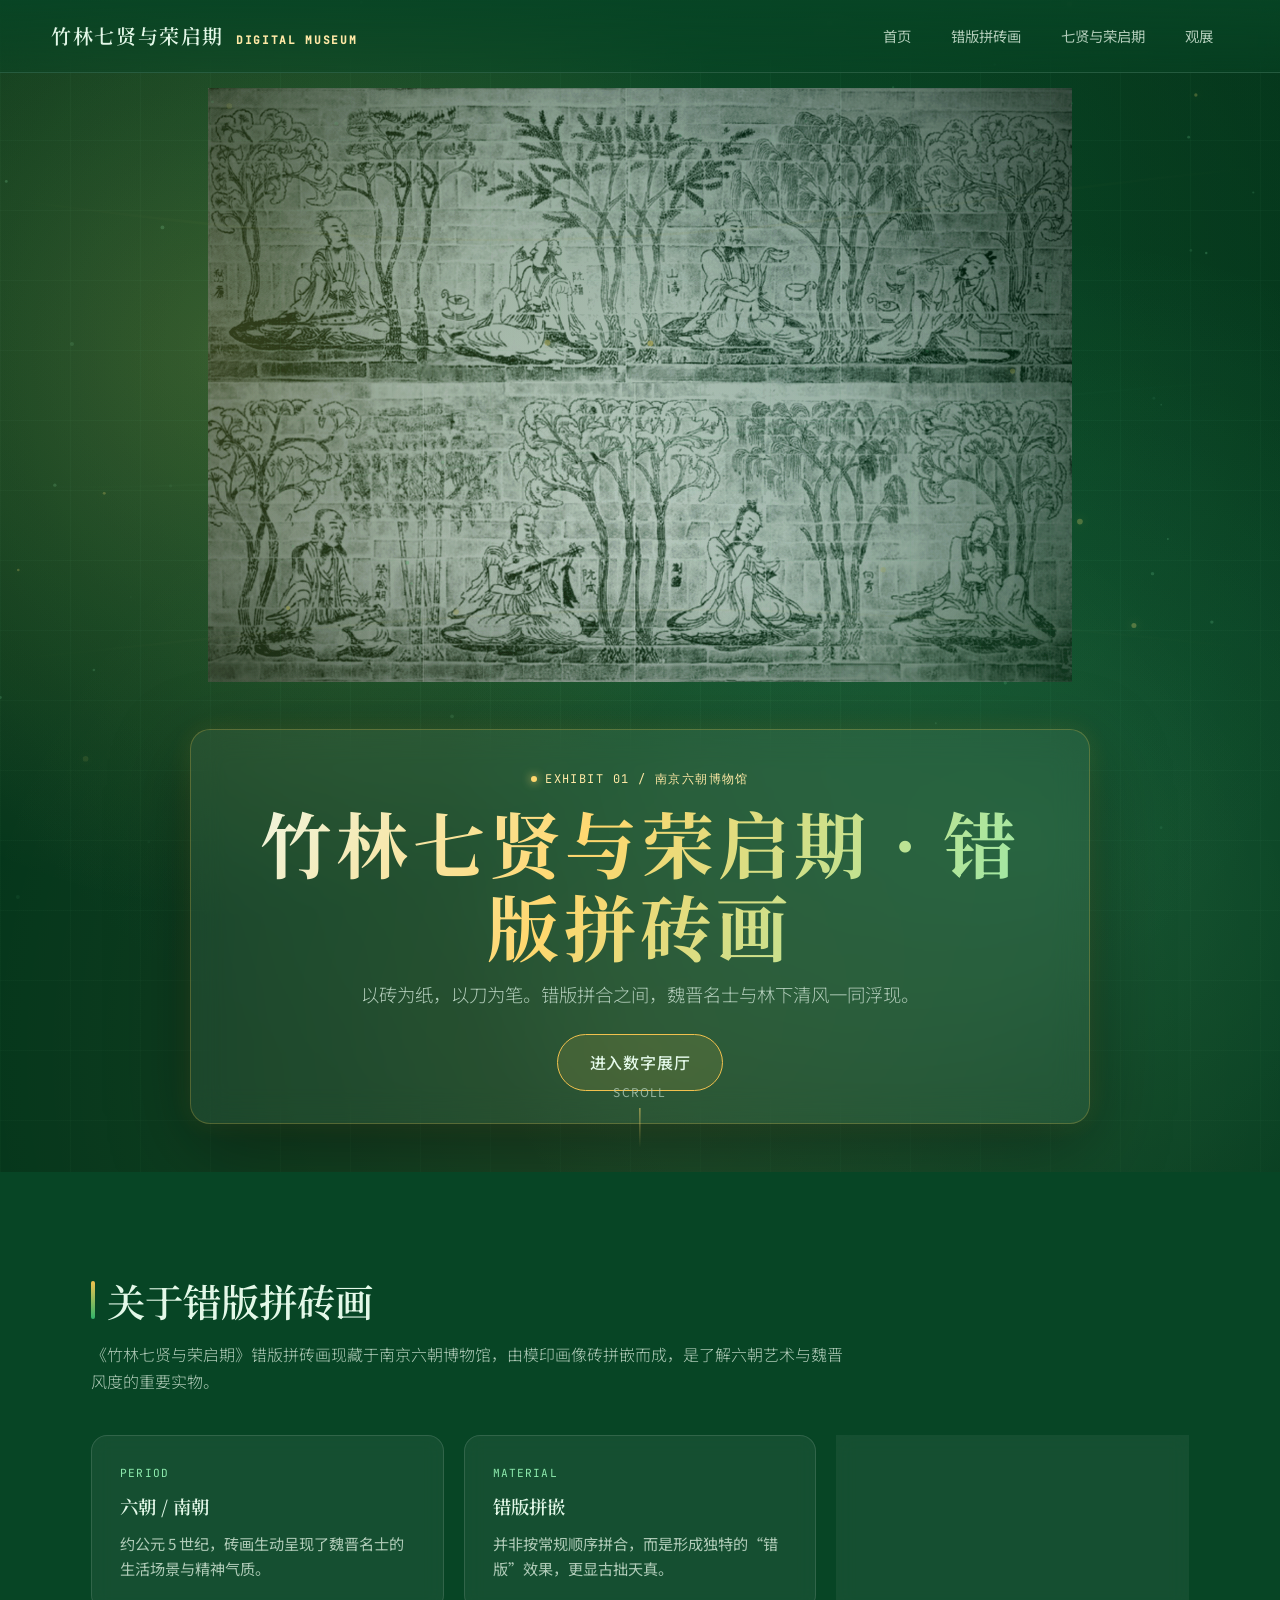
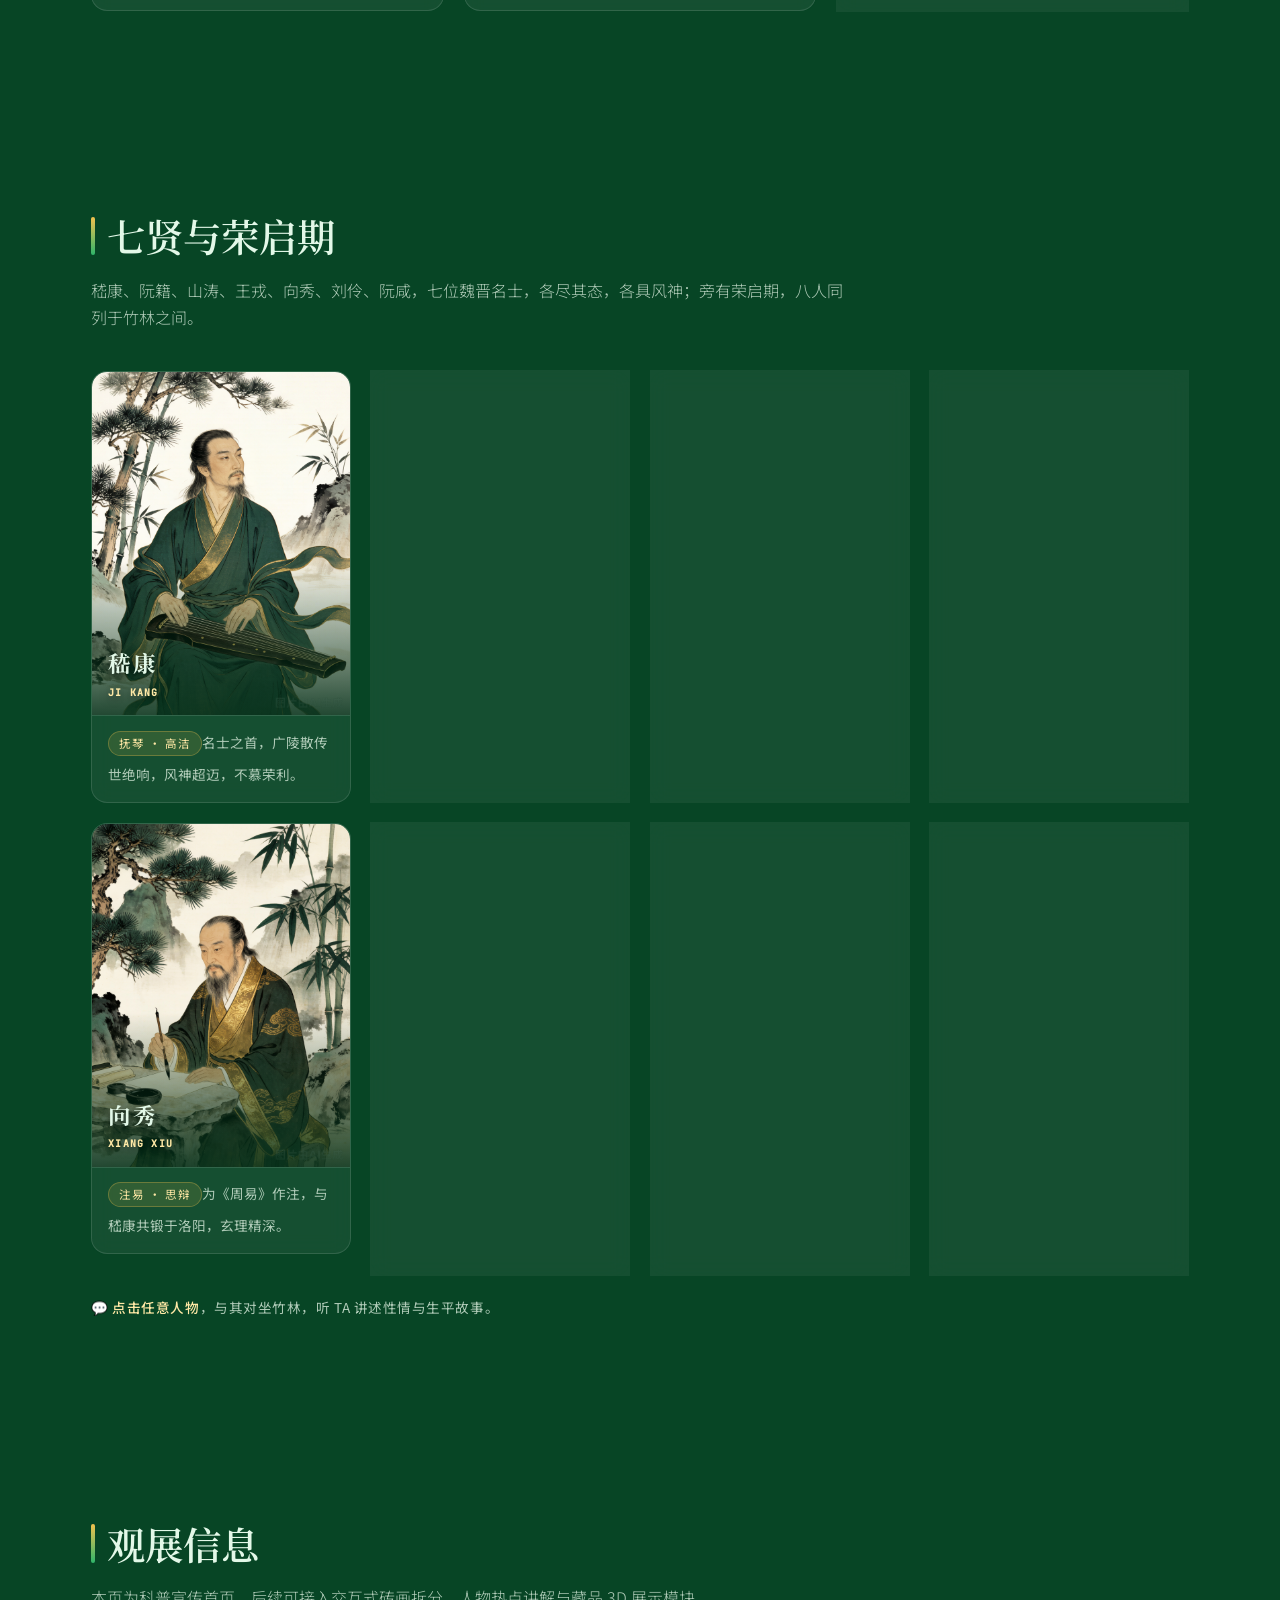
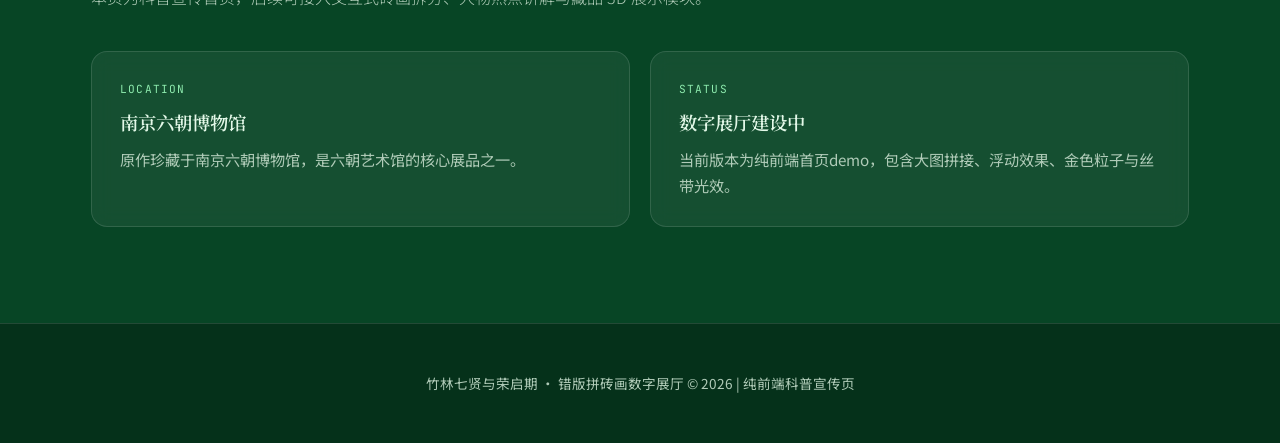
==== commit 462df456: "v5.6: 字体全本地化（移除 Google Fonts 外链）+ 对话界面放大铺满全屏 - 下载 Noto Serif/Sans SC、JetBrains Mono 全量 woff2 到 asset" ====
--- a/index.html
+++ b/index.html
@@ -5,9 +5,6 @@
   <meta name="viewport" content="width=device-width, initial-scale=1.0" />
   <title>竹林七贤与荣启期 · 错版拼砖画数字展厅</title>
   <meta name="description" content="南京六朝博物馆《竹林七贤与荣启期》错版拼砖画科普宣传页" />
-  <link rel="preconnect" href="https://fonts.googleapis.com" />
-  <link rel="preconnect" href="https://fonts.gstatic.com" crossorigin />
-  <link href="https://fonts.googleapis.com/css2?family=Noto+Serif+SC:wght@400;600;700&family=Noto+Sans+SC:wght@300;400;500&family=JetBrains+Mono:wght@400;500&display=swap" rel="stylesheet" />
   <style>
     :root {
       --green-950: #05311a;
@@ -585,6 +582,7 @@
       .hero-content { padding: 1.5rem; bottom: 6vh; }
     }
   </style>
+  <link rel="stylesheet" href="assets/fonts/fonts.css" />
 </head>
 <body>
   <nav class="nav">
--- a/assets/fonts/fonts.css
+++ b/assets/fonts/fonts.css
@@ -0,0 +1,4980 @@
+/* cyrillic-ext */
+@font-face {
+  font-family: 'JetBrains Mono';
+  font-style: normal;
+  font-weight: 400;
+  font-display: swap;
+  src: url(tDbv2o-flEEny0FZhsfKu5WU4zr3E_BX0PnT8RD8yKwBNntkaToggR7BYRbKPx3cwhsk.woff2) format('woff2');
+  unicode-range: U+0460-052F, U+1C80-1C8A, U+20B4, U+2DE0-2DFF, U+A640-A69F, U+FE2E-FE2F;
+}
+/* cyrillic */
+@font-face {
+  font-family: 'JetBrains Mono';
+  font-style: normal;
+  font-weight: 400;
+  font-display: swap;
+  src: url(tDbv2o-flEEny0FZhsfKu5WU4zr3E_BX0PnT8RD8yKwBNntkaToggR7BYRbKPxTcwhsk.woff2) format('woff2');
+  unicode-range: U+0301, U+0400-045F, U+0490-0491, U+04B0-04B1, U+2116;
+}
+/* greek */
+@font-face {
+  font-family: 'JetBrains Mono';
+  font-style: normal;
+  font-weight: 400;
+  font-display: swap;
+  src: url(tDbv2o-flEEny0FZhsfKu5WU4zr3E_BX0PnT8RD8yKwBNntkaToggR7BYRbKPxPcwhsk.woff2) format('woff2');
+  unicode-range: U+0370-0377, U+037A-037F, U+0384-038A, U+038C, U+038E-03A1, U+03A3-03FF;
+}
+/* vietnamese */
+@font-face {
+  font-family: 'JetBrains Mono';
+  font-style: normal;
+  font-weight: 400;
+  font-display: swap;
+  src: url(tDbv2o-flEEny0FZhsfKu5WU4zr3E_BX0PnT8RD8yKwBNntkaToggR7BYRbKPx_cwhsk.woff2) format('woff2');
+  unicode-range: U+0102-0103, U+0110-0111, U+0128-0129, U+0168-0169, U+01A0-01A1, U+01AF-01B0, U+0300-0301, U+0303-0304, U+0308-0309, U+0323, U+0329, U+1EA0-1EF9, U+20AB;
+}
+/* latin-ext */
+@font-face {
+  font-family: 'JetBrains Mono';
+  font-style: normal;
+  font-weight: 400;
+  font-display: swap;
+  src: url(tDbv2o-flEEny0FZhsfKu5WU4zr3E_BX0PnT8RD8yKwBNntkaToggR7BYRbKPx7cwhsk.woff2) format('woff2');
+  unicode-range: U+0100-02BA, U+02BD-02C5, U+02C7-02CC, U+02CE-02D7, U+02DD-02FF, U+0304, U+0308, U+0329, U+1D00-1DBF, U+1E00-1E9F, U+1EF2-1EFF, U+2020, U+20A0-20AB, U+20AD-20C4, U+2113, U+2C60-2C7F, U+A720-A7FF;
+}
+/* latin */
+@font-face {
+  font-family: 'JetBrains Mono';
+  font-style: normal;
+  font-weight: 400;
+  font-display: swap;
+  src: url(tDbv2o-flEEny0FZhsfKu5WU4zr3E_BX0PnT8RD8yKwBNntkaToggR7BYRbKPxDcwg.woff2) format('woff2');
+  unicode-range: U+0000-00FF, U+0131, U+0152-0153, U+02BB-02BC, U+02C6, U+02DA, U+02DC, U+0304, U+0308, U+0329, U+2000-206F, U+20AC, U+2122, U+2191, U+2193, U+2212, U+2215, U+FEFF, U+FFFD;
+}
+/* cyrillic-ext */
+@font-face {
+  font-family: 'JetBrains Mono';
+  font-style: normal;
+  font-weight: 500;
+  font-display: swap;
+  src: url(tDbv2o-flEEny0FZhsfKu5WU4zr3E_BX0PnT8RD8yKwBNntkaToggR7BYRbKPx3cwhsk.woff2) format('woff2');
+  unicode-range: U+0460-052F, U+1C80-1C8A, U+20B4, U+2DE0-2DFF, U+A640-A69F, U+FE2E-FE2F;
+}
+/* cyrillic */
+@font-face {
+  font-family: 'JetBrains Mono';
+  font-style: normal;
+  font-weight: 500;
+  font-display: swap;
+  src: url(tDbv2o-flEEny0FZhsfKu5WU4zr3E_BX0PnT8RD8yKwBNntkaToggR7BYRbKPxTcwhsk.woff2) format('woff2');
+  unicode-range: U+0301, U+0400-045F, U+0490-0491, U+04B0-04B1, U+2116;
+}
+/* greek */
+@font-face {
+  font-family: 'JetBrains Mono';
+  font-style: normal;
+  font-weight: 500;
+  font-display: swap;
+  src: url(tDbv2o-flEEny0FZhsfKu5WU4zr3E_BX0PnT8RD8yKwBNntkaToggR7BYRbKPxPcwhsk.woff2) format('woff2');
+  unicode-range: U+0370-0377, U+037A-037F, U+0384-038A, U+038C, U+038E-03A1, U+03A3-03FF;
+}
+/* vietnamese */
+@font-face {
+  font-family: 'JetBrains Mono';
+  font-style: normal;
+  font-weight: 500;
+  font-display: swap;
+  src: url(tDbv2o-flEEny0FZhsfKu5WU4zr3E_BX0PnT8RD8yKwBNntkaToggR7BYRbKPx_cwhsk.woff2) format('woff2');
+  unicode-range: U+0102-0103, U+0110-0111, U+0128-0129, U+0168-0169, U+01A0-01A1, U+01AF-01B0, U+0300-0301, U+0303-0304, U+0308-0309, U+0323, U+0329, U+1EA0-1EF9, U+20AB;
+}
+/* latin-ext */
+@font-face {
+  font-family: 'JetBrains Mono';
+  font-style: normal;
+  font-weight: 500;
+  font-display: swap;
+  src: url(tDbv2o-flEEny0FZhsfKu5WU4zr3E_BX0PnT8RD8yKwBNntkaToggR7BYRbKPx7cwhsk.woff2) format('woff2');
+  unicode-range: U+0100-02BA, U+02BD-02C5, U+02C7-02CC, U+02CE-02D7, U+02DD-02FF, U+0304, U+0308, U+0329, U+1D00-1DBF, U+1E00-1E9F, U+1EF2-1EFF, U+2020, U+20A0-20AB, U+20AD-20C4, U+2113, U+2C60-2C7F, U+A720-A7FF;
+}
+/* latin */
+@font-face {
+  font-family: 'JetBrains Mono';
+  font-style: normal;
+  font-weight: 500;
+  font-display: swap;
+  src: url(tDbv2o-flEEny0FZhsfKu5WU4zr3E_BX0PnT8RD8yKwBNntkaToggR7BYRbKPxDcwg.woff2) format('woff2');
+  unicode-range: U+0000-00FF, U+0131, U+0152-0153, U+02BB-02BC, U+02C6, U+02DA, U+02DC, U+0304, U+0308, U+0329, U+2000-206F, U+20AC, U+2122, U+2191, U+2193, U+2212, U+2215, U+FEFF, U+FFFD;
+}
+@font-face {
+  font-family: 'Noto Sans SC';
+  font-style: normal;
+  font-weight: 300;
+  font-display: swap;
+  src: url(k3kXo84MPvpLmixcA63oeALhLOCT-xWNm8Hqd37g1OkDRZe7lR4sg1IzSy-MNbE9VH8V.4.woff2) format('woff2');
+  unicode-range: U+1f1e9-1f1f5, U+1f1f7-1f1ff, U+1f21a, U+1f232, U+1f234-1f237, U+1f250-1f251, U+1f300, U+1f302-1f308, U+1f30a-1f311, U+1f315, U+1f319-1f320, U+1f324, U+1f327, U+1f32a, U+1f32c-1f32d, U+1f330-1f357, U+1f359-1f37e;
+}
+@font-face {
+  font-family: 'Noto Sans SC';
+  font-style: normal;
+  font-weight: 300;
+  font-display: swap;
+  src: url(k3kXo84MPvpLmixcA63oeALhLOCT-xWNm8Hqd37g1OkDRZe7lR4sg1IzSy-MNbE9VH8V.5.woff2) format('woff2');
+  unicode-range: U+fee3, U+fef3, U+ff03-ff04, U+ff07, U+ff0a, U+ff17-ff19, U+ff1c-ff1d, U+ff20-ff3a, U+ff3c, U+ff3e-ff5b, U+ff5d, U+ff61-ff65, U+ff67-ff6a, U+ff6c, U+ff6f-ff78, U+ff7a-ff7d, U+ff80-ff84, U+ff86, U+ff89-ff8e, U+ff92, U+ff97-ff9b, U+ff9d-ff9f, U+ffe0-ffe4, U+ffe6, U+ffe9, U+ffeb, U+ffed, U+fffc, U+1f004, U+1f170-1f171, U+1f192-1f195, U+1f198-1f19a, U+1f1e6-1f1e8;
+}
+@font-face {
+  font-family: 'Noto Sans SC';
+  font-style: normal;
+  font-weight: 300;
+  font-display: swap;
+  src: url(k3kXo84MPvpLmixcA63oeALhLOCT-xWNm8Hqd37g1OkDRZe7lR4sg1IzSy-MNbE9VH8V.6.woff2) format('woff2');
+  unicode-range: U+f0a7, U+f0b2, U+f0b7, U+f0c9, U+f0d8, U+f0da, U+f0dc-f0dd, U+f0e0, U+f0e6, U+f0eb, U+f0fc, U+f101, U+f104-f105, U+f107, U+f10b, U+f11b, U+f14b, U+f18a, U+f193, U+f1d6-f1d7, U+f244, U+f27a, U+f296, U+f2ae, U+f471, U+f4b3, U+f610-f611, U+f880-f881, U+f8ec, U+f8f5, U+f8ff, U+f901, U+f90a, U+f92c-f92d, U+f934, U+f937, U+f941, U+f965, U+f967, U+f969, U+f96b, U+f96f, U+f974, U+f978-f979, U+f97e, U+f981, U+f98a, U+f98e, U+f997, U+f99c, U+f9b2, U+f9b5, U+f9ba, U+f9be, U+f9ca, U+f9d0-f9d1, U+f9dd, U+f9e0-f9e1, U+f9e4, U+f9f7, U+fa00-fa01, U+fa08, U+fa0a, U+fa11, U+fb01-fb02, U+fdfc, U+fe0e, U+fe30-fe31, U+fe33-fe44, U+fe49-fe52, U+fe54-fe57, U+fe59-fe66, U+fe68-fe6b, U+fe8e, U+fe92-fe93, U+feae, U+feb8, U+fecb-fecc, U+fee0;
+}
+@font-face {
+  font-family: 'Noto Sans SC';
+  font-style: normal;
+  font-weight: 300;
+  font-display: swap;
+  src: url(k3kXo84MPvpLmixcA63oeALhLOCT-xWNm8Hqd37g1OkDRZe7lR4sg1IzSy-MNbE9VH8V.21.woff2) format('woff2');
+  unicode-range: U+9f83, U+9f85-9f8d, U+9f90-9f91, U+9f94-9f96, U+9f98, U+9f9b-9f9c, U+9f9e, U+9fa0, U+9fa2, U+9ff0-9fff, U+a001, U+a007, U+a025, U+a046-a047, U+a057, U+a072, U+a078-a079, U+a083, U+a085, U+a100, U+a118, U+a132, U+a134, U+a1f4, U+a242, U+a4a6, U+a4aa, U+a4b0-a4b1, U+a4b3, U+a9c1-a9c2, U+ac00-ac01, U+ac04, U+ac08, U+ac10-ac11, U+ac13-ac16, U+ac19, U+ac1c-ac1d, U+ac24, U+ac70-ac71, U+ac74, U+ac77-ac78, U+ac80-ac81, U+ac83, U+ac8c, U+ac90, U+ac9f-aca0, U+aca8-aca9, U+acac, U+acb0, U+acbd, U+acc1, U+acc4, U+ace0-ace1, U+ace4, U+ace8, U+acf3, U+acf5, U+acfc-acfd, U+ad00, U+ad0c, U+ad11, U+ad1c, U+ad34, U+ad50, U+ad64, U+ad6c, U+ad70, U+ad74, U+ad7f, U+ad81, U+ad8c, U+adc0, U+adc8, U+addc, U+ade0, U+adf8-adf9, U+adfc, U+ae00, U+ae08-ae09, U+ae0b, U+ae30, U+ae34, U+ae38, U+ae40, U+ae4a, U+ae4c, U+ae54, U+ae68, U+aebc, U+aed8, U+af2c-af2d;
+}
+@font-face {
+  font-family: 'Noto Sans SC';
+  font-style: normal;
+  font-weight: 300;
+  font-display: swap;
+  src: url(k3kXo84MPvpLmixcA63oeALhLOCT-xWNm8Hqd37g1OkDRZe7lR4sg1IzSy-MNbE9VH8V.22.woff2) format('woff2');
+  unicode-range: U+9e30-9e33, U+9e35-9e3b, U+9e3e, U+9e40-9e44, U+9e46-9e4e, U+9e51, U+9e53, U+9e55-9e58, U+9e5a-9e5c, U+9e5e-9e63, U+9e66-9e6e, U+9e71, U+9e73, U+9e75, U+9e78-9e79, U+9e7c-9e7e, U+9e82, U+9e86-9e88, U+9e8b-9e8c, U+9e90-9e91, U+9e93, U+9e95, U+9e97, U+9e9d, U+9ea4-9ea5, U+9ea9-9eaa, U+9eb4-9eb5, U+9eb8-9eba, U+9ebc-9ebf, U+9ec3, U+9ec9, U+9ecd, U+9ed0, U+9ed2-9ed3, U+9ed5-9ed6, U+9ed9, U+9edc-9edd, U+9edf-9ee0, U+9ee2, U+9ee5, U+9ee7-9eea, U+9eef, U+9ef1, U+9ef3-9ef4, U+9ef6, U+9ef9, U+9efb-9efc, U+9efe, U+9f0b, U+9f0d, U+9f10, U+9f14, U+9f17, U+9f19, U+9f22, U+9f29, U+9f2c, U+9f2f, U+9f31, U+9f37, U+9f39, U+9f3d-9f3e, U+9f41, U+9f4a-9f4b, U+9f51-9f52, U+9f61-9f63, U+9f66-9f67, U+9f80-9f81;
+}
+@font-face {
+  font-family: 'Noto Sans SC';
+  font-style: normal;
+  font-weight: 300;
+  font-display: swap;
+  src: url(k3kXo84MPvpLmixcA63oeALhLOCT-xWNm8Hqd37g1OkDRZe7lR4sg1IzSy-MNbE9VH8V.23.woff2) format('woff2');
+  unicode-range: U+9c82-9c83, U+9c85-9c8c, U+9c8e-9c92, U+9c94-9c9b, U+9c9e-9ca3, U+9ca5-9ca7, U+9ca9, U+9cab, U+9cad-9cae, U+9cb1-9cb7, U+9cb9-9cbd, U+9cbf-9cc0, U+9cc3, U+9cc5-9cc7, U+9cc9-9cd1, U+9cd3-9cda, U+9cdc-9cdd, U+9cdf, U+9ce1-9ce3, U+9ce5, U+9ce9, U+9cee-9cef, U+9cf3-9cf4, U+9cf6, U+9cfc-9cfd, U+9d02, U+9d08-9d09, U+9d12, U+9d1b, U+9d1e, U+9d26, U+9d28, U+9d37, U+9d3b, U+9d3f, U+9d51, U+9d59, U+9d5c-9d5d, U+9d5f-9d61, U+9d6c, U+9d70, U+9d72, U+9d7a, U+9d7e, U+9d84, U+9d89, U+9d8f, U+9d92, U+9daf, U+9db4, U+9db8, U+9dbc, U+9dc4, U+9dc7, U+9dc9, U+9dd7, U+9ddf, U+9df2, U+9df9-9dfa, U+9e0a, U+9e11, U+9e1a, U+9e1e, U+9e20, U+9e22, U+9e28-9e2c, U+9e2e-9e2f;
+}
+@font-face {
+  font-family: 'Noto Sans SC';
+  font-style: normal;
+  font-weight: 300;
+  font-display: swap;
+  src: url(k3kXo84MPvpLmixcA63oeALhLOCT-xWNm8Hqd37g1OkDRZe7lR4sg1IzSy-MNbE9VH8V.24.woff2) format('woff2');
+  unicode-range: U+9a80, U+9a83, U+9a85, U+9a88-9a8a, U+9a8d-9a8e, U+9a90, U+9a92-9a93, U+9a95-9a96, U+9a98-9a99, U+9a9b-9aa2, U+9aa5, U+9aa7, U+9aaf-9ab1, U+9ab5-9ab6, U+9ab9-9aba, U+9ac0-9ac4, U+9ac8, U+9acb-9acc, U+9ace-9acf, U+9ad1-9ad2, U+9ad9, U+9adf, U+9ae1, U+9ae3, U+9aea-9aeb, U+9aed-9aef, U+9af4, U+9af9, U+9afb, U+9b03-9b04, U+9b06, U+9b08, U+9b0d, U+9b0f-9b10, U+9b13, U+9b18, U+9b1a, U+9b1f, U+9b22-9b23, U+9b25, U+9b27-9b28, U+9b2a, U+9b2f, U+9b31-9b32, U+9b3b, U+9b43, U+9b46-9b49, U+9b4d-9b4e, U+9b51, U+9b56, U+9b58, U+9b5a, U+9b5c, U+9b5f, U+9b61-9b62, U+9b6f, U+9b77, U+9b80, U+9b88, U+9b8b, U+9b8e, U+9b91, U+9b9f-9ba0, U+9ba8, U+9baa-9bab, U+9bad-9bae, U+9bb0-9bb1, U+9bb8, U+9bc9-9bca, U+9bd3, U+9bd6, U+9bdb, U+9be8, U+9bf0-9bf1, U+9c02, U+9c10, U+9c15, U+9c24, U+9c2d, U+9c32, U+9c39, U+9c3b, U+9c40, U+9c47-9c49, U+9c53, U+9c57, U+9c64, U+9c72, U+9c77-9c78, U+9c7b, U+9c7f-9c80;
+}
+@font-face {
+  font-family: 'Noto Sans SC';
+  font-style: normal;
+  font-weight: 300;
+  font-display: swap;
+  src: url(k3kXo84MPvpLmixcA63oeALhLOCT-xWNm8Hqd37g1OkDRZe7lR4sg1IzSy-MNbE9VH8V.25.woff2) format('woff2');
+  unicode-range: U+98dd, U+98e1-98e2, U+98e7-98ea, U+98ec, U+98ee-98ef, U+98f2, U+98f4, U+98fc-98fe, U+9903, U+9905, U+9908, U+990a, U+990c-990d, U+9913-9914, U+9918, U+991a-991b, U+991e, U+9921, U+9928, U+992c, U+992e, U+9935, U+9938-9939, U+993d-993e, U+9945, U+994b-994c, U+9951-9952, U+9954-9955, U+9957, U+995e, U+9963, U+9966-9969, U+996b-996c, U+996f, U+9974-9975, U+9977-9979, U+997d-997e, U+9980-9981, U+9983-9984, U+9987, U+998a-998b, U+998d-9991, U+9993-9995, U+9997-9998, U+99a5, U+99ab, U+99ad-99ae, U+99b1, U+99b3-99b4, U+99bc, U+99bf, U+99c1, U+99c3-99c6, U+99cc, U+99d0, U+99d2, U+99d5, U+99db, U+99dd, U+99e1, U+99ed, U+99f1, U+99ff, U+9a01, U+9a03-9a04, U+9a0e-9a0f, U+9a11-9a13, U+9a19, U+9a1b, U+9a28, U+9a2b, U+9a30, U+9a32, U+9a37, U+9a40, U+9a45, U+9a4a, U+9a4d-9a4e, U+9a52, U+9a55, U+9a57, U+9a5a-9a5b, U+9a5f, U+9a62, U+9a65, U+9a69, U+9a6b, U+9a6e, U+9a75, U+9a77-9a7a, U+9a7d;
+}
+@font-face {
+  font-family: 'Noto Sans SC';
+  font-style: normal;
+  font-weight: 300;
+  font-display: swap;
+  src: url(k3kXo84MPvpLmixcA63oeALhLOCT-xWNm8Hqd37g1OkDRZe7lR4sg1IzSy-MNbE9VH8V.26.woff2) format('woff2');
+  unicode-range: U+975b-975c, U+9763, U+9765-9766, U+976c-976d, U+9773, U+9776, U+977a, U+977c, U+9784-9785, U+978e-978f, U+9791-9792, U+9794-9795, U+9798, U+979a, U+979e, U+97a3, U+97a5-97a6, U+97a8, U+97ab-97ac, U+97ae-97af, U+97b2, U+97b4, U+97c6, U+97cb-97cc, U+97d3, U+97d8, U+97dc, U+97e1, U+97ea-97eb, U+97ee, U+97fb, U+97fe-97ff, U+9801-9803, U+9805-9806, U+9808, U+980c, U+9810-9814, U+9817-9818, U+981e, U+9820-9821, U+9824, U+9828, U+982b-982d, U+9830, U+9834, U+9838-9839, U+983c, U+9846, U+984d-984f, U+9851-9852, U+9854-9855, U+9857-9858, U+985a-985b, U+9862-9863, U+9865, U+9867, U+986b, U+986f-9871, U+9877-9878, U+987c, U+9880, U+9883, U+9885, U+9889, U+988b-988f, U+9893-9895, U+9899-989b, U+989e-989f, U+98a1-98a2, U+98a5-98a7, U+98a9, U+98af, U+98b1, U+98b6, U+98ba, U+98be, U+98c3-98c4, U+98c6-98c8, U+98cf-98d6, U+98da-98db;
+}
+@font-face {
+  font-family: 'Noto Sans SC';
+  font-style: normal;
+  font-weight: 300;
+  font-display: swap;
+  src: url(k3kXo84MPvpLmixcA63oeALhLOCT-xWNm8Hqd37g1OkDRZe7lR4sg1IzSy-MNbE9VH8V.27.woff2) format('woff2');
+  unicode-range: U+95c4-95ca, U+95cc-95cd, U+95d4-95d6, U+95d8, U+95e1-95e2, U+95e9, U+95f0-95f1, U+95f3, U+95f6, U+95fc, U+95fe-95ff, U+9602-9604, U+9606-960d, U+960f, U+9611-9613, U+9615-9617, U+9619-961b, U+961d, U+9621, U+9628, U+962f, U+963c-963e, U+9641-9642, U+9649, U+9654, U+965b-965f, U+9661, U+9663, U+9665, U+9667-9668, U+966c, U+9670, U+9672-9674, U+9678, U+967a, U+967d, U+9682, U+9685, U+9688, U+968a, U+968d-968e, U+9695, U+9697-9698, U+969e, U+96a0, U+96a3-96a4, U+96a8, U+96aa, U+96b0-96b1, U+96b3-96b4, U+96b7-96b9, U+96bb-96bd, U+96c9, U+96cb, U+96ce, U+96d1-96d2, U+96d6, U+96d9, U+96db-96dc, U+96de, U+96e0, U+96e3, U+96e9, U+96eb, U+96f0-96f2, U+96f9, U+96ff, U+9701-9702, U+9705, U+9708, U+970a, U+970e-970f, U+9711, U+9719, U+9727, U+972a, U+972d, U+9730, U+973d, U+9742, U+9744, U+9748-9749, U+9750-9751, U+975a;
+}
+@font-face {
+  font-family: 'Noto Sans SC';
+  font-style: normal;
+  font-weight: 300;
+  font-display: swap;
+  src: url(k3kXo84MPvpLmixcA63oeALhLOCT-xWNm8Hqd37g1OkDRZe7lR4sg1IzSy-MNbE9VH8V.28.woff2) format('woff2');
+  unicode-range: U+94f5, U+94f7, U+94f9, U+94fb-94fd, U+94ff, U+9503-9504, U+9506-9507, U+9509-950a, U+950d-950f, U+9511-9518, U+951a-9520, U+9522, U+9528-952d, U+9530-953a, U+953c-953f, U+9543-9546, U+9548-9550, U+9552-9555, U+9557-955b, U+955d-9568, U+956a-956d, U+9570-9574, U+9583, U+9586, U+9589, U+958e-958f, U+9591-9592, U+9594, U+9598-9599, U+959e-95a0, U+95a2-95a6, U+95a8-95b2, U+95b4, U+95b8-95c3;
+}
+@font-face {
+  font-family: 'Noto Sans SC';
+  font-style: normal;
+  font-weight: 300;
+  font-display: swap;
+  src: url(k3kXo84MPvpLmixcA63oeALhLOCT-xWNm8Hqd37g1OkDRZe7lR4sg1IzSy-MNbE9VH8V.29.woff2) format('woff2');
+  unicode-range: U+941c-942b, U+942d-942e, U+9432-9433, U+9435, U+9438, U+943a, U+943e, U+9444, U+944a, U+9451-9452, U+945a, U+9462-9463, U+9465, U+9470-9487, U+948a-9492, U+9494-9498, U+949a, U+949c-949d, U+94a1, U+94a3-94a4, U+94a8, U+94aa-94ad, U+94af, U+94b2, U+94b4-94ba, U+94bc-94c0, U+94c4, U+94c6-94db, U+94de-94ec, U+94ee-94f1, U+94f3;
+}
+@font-face {
+  font-family: 'Noto Sans SC';
+  font-style: normal;
+  font-weight: 300;
+  font-display: swap;
+  src: url(k3kXo84MPvpLmixcA63oeALhLOCT-xWNm8Hqd37g1OkDRZe7lR4sg1IzSy-MNbE9VH8V.30.woff2) format('woff2');
+  unicode-range: U+92ec-92ed, U+92f0, U+92f3, U+92f8, U+92fc, U+9304, U+9306, U+9310, U+9312, U+9315, U+9318, U+931a, U+931e, U+9320-9322, U+9324, U+9326-9329, U+932b-932c, U+932f, U+9331-9332, U+9335-9336, U+933e, U+9340-9341, U+934a-9360, U+9362-9363, U+9365-936b, U+936e, U+9375, U+937e, U+9382, U+938a, U+938c, U+938f, U+9393-9394, U+9396-9397, U+939a, U+93a2, U+93a7, U+93ac-93cd, U+93d0-93d1, U+93d6-93d8, U+93de-93df, U+93e1-93e2, U+93e4, U+93f8, U+93fb, U+93fd, U+940e-941a;
+}
+@font-face {
+  font-family: 'Noto Sans SC';
+  font-style: normal;
+  font-weight: 300;
+  font-display: swap;
+  src: url(k3kXo84MPvpLmixcA63oeALhLOCT-xWNm8Hqd37g1OkDRZe7lR4sg1IzSy-MNbE9VH8V.31.woff2) format('woff2');
+  unicode-range: U+9163-9164, U+9169, U+9170, U+9172, U+9174, U+9179-917a, U+917d-917e, U+9182-9183, U+9185, U+918c-918d, U+9190-9191, U+919a, U+919c, U+91a1-91a4, U+91a8, U+91aa-91af, U+91b4-91b5, U+91b8, U+91ba, U+91be, U+91c0-91c1, U+91c6, U+91c8, U+91cb, U+91d0, U+91d2, U+91d7-91d8, U+91dd, U+91e3, U+91e6-91e7, U+91ed, U+91f0, U+91f5, U+91f9, U+9200, U+9205, U+9207-920a, U+920d-920e, U+9210, U+9214-9215, U+921c, U+921e, U+9221, U+9223-9227, U+9229-922a, U+922d, U+9234-9235, U+9237, U+9239-923a, U+923c-9240, U+9244-9246, U+9249, U+924e-924f, U+9251, U+9253, U+9257, U+925b, U+925e, U+9262, U+9264-9266, U+9268, U+926c, U+926f, U+9271, U+927b, U+927e, U+9280, U+9283, U+9285-928a, U+928e, U+9291, U+9293, U+9296, U+9298, U+929c-929d, U+92a8, U+92ab-92ae, U+92b3, U+92b6-92b7, U+92b9, U+92c1, U+92c5-92c6, U+92c8, U+92cc, U+92d0, U+92d2, U+92e4, U+92ea;
+}
+@font-face {
+  font-family: 'Noto Sans SC';
+  font-style: normal;
+  font-weight: 300;
+  font-display: swap;
+  src: url(k3kXo84MPvpLmixcA63oeALhLOCT-xWNm8Hqd37g1OkDRZe7lR4sg1IzSy-MNbE9VH8V.32.woff2) format('woff2');
+  unicode-range: U+9004, U+900b, U+9011, U+9015-9016, U+901e, U+9021, U+9026, U+902d, U+902f, U+9031, U+9035-9036, U+9039-903a, U+9041, U+9044-9046, U+904a, U+904f-9052, U+9054-9055, U+9058-9059, U+905b-905e, U+9060-9062, U+9068-9069, U+906f, U+9072, U+9074, U+9076-907a, U+907c-907d, U+9081, U+9083, U+9085, U+9087-908b, U+908f, U+9095, U+9097, U+9099-909b, U+909d, U+90a0-90a1, U+90a8-90a9, U+90ac, U+90b0, U+90b2-90b4, U+90b6, U+90b8, U+90ba, U+90bd-90be, U+90c3-90c5, U+90c7-90c8, U+90cf-90d0, U+90d3, U+90d5, U+90d7, U+90da-90dc, U+90de, U+90e2, U+90e4, U+90e6-90e7, U+90ea-90eb, U+90ef, U+90f4-90f5, U+90f7, U+90fe-9100, U+9104, U+9109, U+910c, U+9112, U+9114-9115, U+9118, U+911c, U+911e, U+9120, U+9122-9123, U+9127, U+912d, U+912f-9132, U+9139-913a, U+9143, U+9146, U+9149-914a, U+914c, U+914e-9150, U+9154, U+9157, U+915a, U+915d-915e, U+9161-9162;
+}
+@font-face {
+  font-family: 'Noto Sans SC';
+  font-style: normal;
+  font-weight: 300;
+  font-display: swap;
+  src: url(k3kXo84MPvpLmixcA63oeALhLOCT-xWNm8Hqd37g1OkDRZe7lR4sg1IzSy-MNbE9VH8V.33.woff2) format('woff2');
+  unicode-range: U+8e41-8e42, U+8e47, U+8e49-8e4b, U+8e50-8e53, U+8e59-8e5a, U+8e5f-8e60, U+8e64, U+8e69, U+8e6c, U+8e70, U+8e74, U+8e76, U+8e7a-8e7c, U+8e7f, U+8e84-8e85, U+8e87, U+8e89, U+8e8b, U+8e8d, U+8e8f-8e90, U+8e94, U+8e99, U+8e9c, U+8e9e, U+8eaa, U+8eac, U+8eb0, U+8eb6, U+8ec0, U+8ec6, U+8eca-8ece, U+8ed2, U+8eda, U+8edf, U+8ee2, U+8eeb, U+8ef8, U+8efb-8efe, U+8f03, U+8f09, U+8f0b, U+8f12-8f15, U+8f1b, U+8f1d, U+8f1f, U+8f29-8f2a, U+8f2f, U+8f36, U+8f38, U+8f3b, U+8f3e-8f3f, U+8f44-8f45, U+8f49, U+8f4d-8f4e, U+8f5f, U+8f6b, U+8f6d, U+8f71-8f73, U+8f75-8f76, U+8f78-8f7a, U+8f7c, U+8f7e, U+8f81-8f82, U+8f84, U+8f87, U+8f8a-8f8b, U+8f8d-8f8f, U+8f94-8f95, U+8f97-8f9a, U+8fa6, U+8fad-8faf, U+8fb2, U+8fb5-8fb7, U+8fba-8fbc, U+8fbf, U+8fc2, U+8fcb, U+8fcd, U+8fd3, U+8fd5, U+8fd7, U+8fda, U+8fe2-8fe5, U+8fe8-8fe9, U+8fee, U+8ff3-8ff4, U+8ff8, U+8ffa;
+}
+@font-face {
+  font-family: 'Noto Sans SC';
+  font-style: normal;
+  font-weight: 300;
+  font-display: swap;
+  src: url(k3kXo84MPvpLmixcA63oeALhLOCT-xWNm8Hqd37g1OkDRZe7lR4sg1IzSy-MNbE9VH8V.34.woff2) format('woff2');
+  unicode-range: U+8cbd, U+8cbf-8cc4, U+8cc7-8cc8, U+8cca, U+8ccd, U+8cd1, U+8cd3, U+8cdb-8cdc, U+8cde, U+8ce0, U+8ce2-8ce4, U+8ce6-8ce8, U+8cea, U+8ced, U+8cf4, U+8cf8, U+8cfa, U+8cfc-8cfd, U+8d04-8d05, U+8d07-8d08, U+8d0a, U+8d0d, U+8d0f, U+8d13-8d14, U+8d16, U+8d1b, U+8d20, U+8d30, U+8d32-8d33, U+8d36, U+8d3b, U+8d3d, U+8d40, U+8d42-8d43, U+8d45-8d46, U+8d48-8d4a, U+8d4d, U+8d51, U+8d53, U+8d55, U+8d59, U+8d5c-8d5d, U+8d5f, U+8d61, U+8d66-8d67, U+8d6a, U+8d6d, U+8d71, U+8d73, U+8d84, U+8d90-8d91, U+8d94-8d95, U+8d99, U+8da8, U+8daf, U+8db1, U+8db5, U+8db8, U+8dba, U+8dbc, U+8dbf, U+8dc2, U+8dc4, U+8dc6, U+8dcb, U+8dce-8dcf, U+8dd6-8dd7, U+8dda-8ddb, U+8dde, U+8de1, U+8de3-8de4, U+8de9, U+8deb-8dec, U+8df0-8df1, U+8df6-8dfd, U+8e05, U+8e07, U+8e09-8e0a, U+8e0c, U+8e0e, U+8e10, U+8e14, U+8e1d-8e1f, U+8e23, U+8e26, U+8e2b-8e31, U+8e34-8e35, U+8e39-8e3a, U+8e3d, U+8e40;
+}
+@font-face {
+  font-family: 'Noto Sans SC';
+  font-style: normal;
+  font-weight: 300;
+  font-display: swap;
+  src: url(k3kXo84MPvpLmixcA63oeALhLOCT-xWNm8Hqd37g1OkDRZe7lR4sg1IzSy-MNbE9VH8V.35.woff2) format('woff2');
+  unicode-range: U+8b80, U+8b83, U+8b8a, U+8b8c, U+8b90, U+8b93, U+8b99-8b9a, U+8ba0, U+8ba3, U+8ba5-8ba7, U+8baa-8bac, U+8bb4-8bb5, U+8bb7, U+8bb9, U+8bc2-8bc3, U+8bc5, U+8bcb-8bcc, U+8bce-8bd0, U+8bd2-8bd4, U+8bd6, U+8bd8-8bd9, U+8bdc, U+8bdf, U+8be3-8be4, U+8be7-8be9, U+8beb-8bec, U+8bee, U+8bf0, U+8bf2-8bf3, U+8bf6, U+8bf9, U+8bfc-8bfd, U+8bff-8c00, U+8c02, U+8c04, U+8c06-8c07, U+8c0c, U+8c0f, U+8c11-8c12, U+8c14-8c1b, U+8c1d-8c21, U+8c24-8c25, U+8c27, U+8c2a-8c2c, U+8c2e-8c30, U+8c32-8c36, U+8c3f, U+8c47-8c4c, U+8c4e-8c50, U+8c54-8c56, U+8c62, U+8c68, U+8c6c, U+8c73, U+8c78, U+8c7a, U+8c82, U+8c85, U+8c89-8c8a, U+8c8d-8c8e, U+8c90, U+8c93-8c94, U+8c98, U+8c9d-8c9e, U+8ca0-8ca2, U+8ca7-8cac, U+8caf-8cb0, U+8cb3-8cb4, U+8cb6-8cb9, U+8cbb-8cbc;
+}
+@font-face {
+  font-family: 'Noto Sans SC';
+  font-style: normal;
+  font-weight: 300;
+  font-display: swap;
+  src: url(k3kXo84MPvpLmixcA63oeALhLOCT-xWNm8Hqd37g1OkDRZe7lR4sg1IzSy-MNbE9VH8V.36.woff2) format('woff2');
+  unicode-range: U+8a15-8a18, U+8a1a-8a1b, U+8a1d, U+8a1f, U+8a22-8a23, U+8a25, U+8a2b, U+8a2d, U+8a31, U+8a33-8a34, U+8a36-8a38, U+8a3a, U+8a3c, U+8a3e, U+8a40-8a41, U+8a46, U+8a48, U+8a50, U+8a52, U+8a54-8a55, U+8a58, U+8a5b, U+8a5d-8a63, U+8a66, U+8a69-8a6b, U+8a6d-8a6e, U+8a70, U+8a72-8a73, U+8a7a, U+8a85, U+8a87, U+8a8a, U+8a8c-8a8d, U+8a90-8a92, U+8a95, U+8a98, U+8aa0-8aa1, U+8aa3-8aa6, U+8aa8-8aa9, U+8aac-8aae, U+8ab0, U+8ab2, U+8ab8-8ab9, U+8abc, U+8abe-8abf, U+8ac7, U+8acf, U+8ad2, U+8ad6-8ad7, U+8adb-8adc, U+8adf, U+8ae1, U+8ae6-8ae8, U+8aeb, U+8aed-8aee, U+8af1, U+8af3-8af4, U+8af7-8af8, U+8afa, U+8afe, U+8b00-8b02, U+8b07, U+8b0a, U+8b0c, U+8b0e, U+8b10, U+8b17, U+8b19, U+8b1b, U+8b1d, U+8b20-8b21, U+8b26, U+8b28, U+8b2c, U+8b33, U+8b39, U+8b3e-8b3f, U+8b41, U+8b45, U+8b49, U+8b4c, U+8b4f, U+8b57-8b58, U+8b5a, U+8b5c, U+8b5e, U+8b60, U+8b6c, U+8b6f-8b70, U+8b72, U+8b74, U+8b77, U+8b7d;
+}
+@font-face {
+  font-family: 'Noto Sans SC';
+  font-style: normal;
+  font-weight: 300;
+  font-display: swap;
+  src: url(k3kXo84MPvpLmixcA63oeALhLOCT-xWNm8Hqd37g1OkDRZe7lR4sg1IzSy-MNbE9VH8V.37.woff2) format('woff2');
+  unicode-range: U+8882, U+8884-8886, U+8888, U+888f, U+8892-8893, U+889b, U+88a2, U+88a4, U+88a6, U+88a8, U+88aa, U+88ae, U+88b1, U+88b4, U+88b7, U+88bc, U+88c0, U+88c6-88c9, U+88ce-88cf, U+88d1-88d3, U+88d8, U+88db-88dd, U+88df, U+88e1-88e3, U+88e5, U+88e8, U+88ec, U+88f0-88f1, U+88f3-88f4, U+88fc-88fe, U+8900, U+8902, U+8906-8907, U+8909-890c, U+8912-8915, U+8918-891b, U+8921, U+8925, U+892b, U+8930, U+8932, U+8934, U+8936, U+893b, U+893d, U+8941, U+894c, U+8955-8956, U+8959, U+895c, U+895e-8960, U+8966, U+896a, U+896c, U+896f-8970, U+8972, U+897b, U+897e, U+8980, U+8983, U+8985, U+8987-8988, U+898c, U+898f, U+8993, U+8997, U+899a, U+89a1, U+89a7, U+89a9-89aa, U+89b2-89b3, U+89b7, U+89c0, U+89c7, U+89ca-89cc, U+89ce-89d1, U+89d6, U+89da, U+89dc, U+89de, U+89e5, U+89e7, U+89eb, U+89ef, U+89f1, U+89f3-89f4, U+89f8, U+89ff, U+8a01-8a03, U+8a07-8a0a, U+8a0e-8a0f, U+8a13;
+}
+@font-face {
+  font-family: 'Noto Sans SC';
+  font-style: normal;
+  font-weight: 300;
+  font-display: swap;
+  src: url(k3kXo84MPvpLmixcA63oeALhLOCT-xWNm8Hqd37g1OkDRZe7lR4sg1IzSy-MNbE9VH8V.38.woff2) format('woff2');
+  unicode-range: U+86f4, U+86f8-86f9, U+86fb, U+86fe, U+8703, U+8706-870a, U+870d, U+8711-8713, U+871a, U+871e, U+8722-8723, U+8725, U+8729, U+872e, U+8731, U+8734, U+8737, U+873a-873b, U+873e-8740, U+8742, U+8747-8748, U+8753, U+8755, U+8757-8758, U+875d, U+875f, U+8762-8766, U+8768, U+876e, U+8770, U+8772, U+8775, U+8778, U+877b-877e, U+8782, U+8785, U+8788, U+878b, U+8793, U+8797, U+879a, U+879e-87a0, U+87a2-87a3, U+87a8, U+87ab-87ad, U+87af, U+87b3, U+87b5, U+87bd, U+87c0, U+87c4, U+87c6, U+87ca-87cb, U+87d1-87d2, U+87db-87dc, U+87de, U+87e0, U+87e5, U+87ea, U+87ec, U+87ee, U+87f2-87f3, U+87fb, U+87fd-87fe, U+8802-8803, U+8805, U+880a-880b, U+880d, U+8813-8816, U+8819, U+881b, U+881f, U+8821, U+8823, U+8831-8832, U+8835-8836, U+8839, U+883b-883c, U+8844, U+8846, U+884a, U+884e, U+8852-8853, U+8855, U+8859, U+885b, U+885d-885e, U+8862, U+8864, U+8869-886a, U+886e-886f, U+8872, U+8879, U+887d-887f;
+}
+@font-face {
+  font-family: 'Noto Sans SC';
+  font-style: normal;
+  font-weight: 300;
+  font-display: swap;
+  src: url(k3kXo84MPvpLmixcA63oeALhLOCT-xWNm8Hqd37g1OkDRZe7lR4sg1IzSy-MNbE9VH8V.39.woff2) format('woff2');
+  unicode-range: U+8548, U+854e, U+8553, U+8556-8557, U+8559, U+855e, U+8561, U+8564-8565, U+8568-856a, U+856d, U+856f-8570, U+8572, U+8576, U+8579-857b, U+8580, U+8585-8586, U+8588, U+858a, U+858f, U+8591, U+8594, U+8599, U+859c, U+85a2, U+85a4, U+85a6, U+85a8-85a9, U+85ab-85ac, U+85ae, U+85b7-85b9, U+85be, U+85c1, U+85c7, U+85cd, U+85d0, U+85d3, U+85d5, U+85dc-85dd, U+85df-85e0, U+85e5-85e6, U+85e8-85ea, U+85f4, U+85f9, U+85fe-85ff, U+8602, U+8605-8607, U+860a-860b, U+8616, U+8618, U+861a, U+8627, U+8629, U+862d, U+8638, U+863c, U+863f, U+864d, U+864f, U+8652-8655, U+865b-865c, U+865f, U+8662, U+8667, U+866c, U+866e, U+8671, U+8675, U+867a-867c, U+867f, U+868b, U+868d, U+8693, U+869c-869d, U+86a1, U+86a3-86a4, U+86a7-86a9, U+86ac, U+86af-86b1, U+86b4-86b6, U+86ba, U+86c0, U+86c4, U+86c6, U+86c9-86ca, U+86cd-86d1, U+86d4, U+86d8, U+86de-86df, U+86e4, U+86e6, U+86e9, U+86ed, U+86ef-86f3;
+}
+@font-face {
+  font-family: 'Noto Sans SC';
+  font-style: normal;
+  font-weight: 300;
+  font-display: swap;
+  src: url(k3kXo84MPvpLmixcA63oeALhLOCT-xWNm8Hqd37g1OkDRZe7lR4sg1IzSy-MNbE9VH8V.40.woff2) format('woff2');
+  unicode-range: U+83c5, U+83c8-83c9, U+83cb, U+83d1, U+83d3-83d6, U+83d8, U+83db, U+83dd, U+83df, U+83e1, U+83e5, U+83ea-83eb, U+83f0, U+83f4, U+83f8-83f9, U+83fb, U+83fd, U+83ff, U+8401, U+8406, U+840a-840b, U+840f, U+8411, U+8418, U+841c, U+8420, U+8422-8424, U+8426, U+8429, U+842c, U+8438-8439, U+843b-843c, U+843f, U+8446-8447, U+8449, U+844e, U+8451-8452, U+8456, U+8459-845a, U+845c, U+8462, U+8466, U+846d, U+846f-8470, U+8473, U+8476-8478, U+847a, U+847d, U+8484-8485, U+8487, U+8489, U+848c, U+848e, U+8490, U+8493-8494, U+8497, U+849b, U+849e-849f, U+84a1, U+84a5, U+84a8, U+84af, U+84b4, U+84b9-84bf, U+84c1-84c2, U+84c5-84c7, U+84ca-84cb, U+84cd, U+84d0-84d1, U+84d3, U+84d6, U+84df-84e0, U+84e2-84e3, U+84e5-84e7, U+84ee, U+84f3, U+84f6, U+84fa, U+84fc, U+84ff-8500, U+850c, U+8511, U+8514-8515, U+8517-8518, U+851f, U+8523, U+8525-8526, U+8529, U+852b, U+852d, U+8532, U+8534-8535, U+8538-853a, U+853c, U+8543, U+8545;
+}
+@font-face {
+  font-family: 'Noto Sans SC';
+  font-style: normal;
+  font-weight: 300;
+  font-display: swap;
+  src: url(k3kXo84MPvpLmixcA63oeALhLOCT-xWNm8Hqd37g1OkDRZe7lR4sg1IzSy-MNbE9VH8V.41.woff2) format('woff2');
+  unicode-range: U+82bc, U+82be, U+82c0-82c2, U+82c4-82c8, U+82ca-82cc, U+82ce, U+82d0, U+82d2-82d3, U+82d5-82d6, U+82d8-82d9, U+82dc-82de, U+82e0-82e4, U+82e7, U+82e9-82eb, U+82ed-82ee, U+82f3-82f4, U+82f7-82f8, U+82fa-8301, U+8306-8308, U+830c-830d, U+830f, U+8311, U+8313-8315, U+8318, U+831a-831b, U+831d, U+8324, U+8327, U+832a, U+832c-832d, U+832f, U+8331-8334, U+833a-833c, U+8340, U+8343-8345, U+8347-8348, U+834a, U+834c, U+834f, U+8351, U+8356, U+8358-835c, U+835e, U+8360, U+8364-8366, U+8368-836a, U+836c-836e, U+8373, U+8378, U+837b-837d, U+837f-8380, U+8382, U+8388, U+838a-838b, U+8392, U+8394, U+8396, U+8398-8399, U+839b-839c, U+83a0, U+83a2-83a3, U+83a8-83aa, U+83ae-83b0, U+83b3-83b4, U+83b6, U+83b8, U+83ba, U+83bc-83bd, U+83bf-83c0, U+83c2;
+}
+@font-face {
+  font-family: 'Noto Sans SC';
+  font-style: normal;
+  font-weight: 300;
+  font-display: swap;
+  src: url(k3kXo84MPvpLmixcA63oeALhLOCT-xWNm8Hqd37g1OkDRZe7lR4sg1IzSy-MNbE9VH8V.42.woff2) format('woff2');
+  unicode-range: U+8166-8169, U+816b, U+816d, U+8171, U+8173-8174, U+8178, U+817c-817d, U+8182, U+8188, U+8191, U+8198-819b, U+81a0, U+81a3, U+81a5-81a6, U+81a9, U+81b6, U+81ba-81bb, U+81bd, U+81bf, U+81c1, U+81c3, U+81c6, U+81c9-81ca, U+81cc-81cd, U+81d1, U+81d3-81d4, U+81d8, U+81db-81dc, U+81de-81df, U+81e5, U+81e7-81e9, U+81eb-81ec, U+81ee-81ef, U+81f5, U+81f8, U+81fa, U+81fc, U+81fe, U+8200-8202, U+8204, U+8208-820a, U+820e-8210, U+8216-8218, U+821b-821c, U+8221-8224, U+8226-8228, U+822b, U+822d, U+822f, U+8232-8234, U+8237-8238, U+823a-823b, U+823e, U+8244, U+8249, U+824b, U+824f, U+8259-825a, U+825f, U+8266, U+8268, U+826e, U+8271, U+8276-8279, U+827d, U+827f, U+8283-8284, U+8288-828a, U+828d-8291, U+8293-8294, U+8296-8298, U+829f-82a1, U+82a3-82a4, U+82a7-82ab, U+82ae, U+82b0, U+82b2, U+82b4-82b6;
+}
+@font-face {
+  font-family: 'Noto Sans SC';
+  font-style: normal;
+  font-weight: 300;
+  font-display: swap;
+  src: url(k3kXo84MPvpLmixcA63oeALhLOCT-xWNm8Hqd37g1OkDRZe7lR4sg1IzSy-MNbE9VH8V.43.woff2) format('woff2');
+  unicode-range: U+8016, U+8018-8019, U+801c, U+801e, U+8026-802a, U+8031, U+8034-8035, U+8037, U+8043, U+804b, U+804d, U+8052, U+8056, U+8059, U+805e, U+8061, U+8068-8069, U+806e-8074, U+8076-8078, U+807c-8080, U+8082, U+8084-8085, U+8088, U+808f, U+8093, U+809c, U+809f, U+80ab, U+80ad-80ae, U+80b1, U+80b6-80b8, U+80bc-80bd, U+80c2, U+80c4, U+80ca, U+80cd, U+80d1, U+80d4, U+80d7, U+80d9-80db, U+80dd, U+80e0, U+80e4-80e5, U+80e7-80ed, U+80ef-80f1, U+80f3-80f4, U+80fc, U+8101, U+8104-8105, U+8107-8108, U+810c-810e, U+8112-8115, U+8117-8119, U+811b-811f, U+8121-8130, U+8132-8134, U+8137, U+8139, U+813f-8140, U+8142, U+8146, U+8148, U+814d-814e, U+8151, U+8153, U+8158-815a, U+815e, U+8160;
+}
+@font-face {
+  font-family: 'Noto Sans SC';
+  font-style: normal;
+  font-weight: 300;
+  font-display: swap;
+  src: url(k3kXo84MPvpLmixcA63oeALhLOCT-xWNm8Hqd37g1OkDRZe7lR4sg1IzSy-MNbE9VH8V.44.woff2) format('woff2');
+  unicode-range: U+7ef0-7ef2, U+7ef6, U+7efa-7efb, U+7efe, U+7f01-7f04, U+7f08, U+7f0a-7f12, U+7f17, U+7f19, U+7f1b-7f1c, U+7f1f, U+7f21-7f23, U+7f25-7f28, U+7f2a-7f33, U+7f35-7f37, U+7f3d, U+7f42, U+7f44-7f45, U+7f4c-7f4d, U+7f52, U+7f54, U+7f58-7f59, U+7f5d, U+7f5f-7f61, U+7f63, U+7f65, U+7f68, U+7f70-7f71, U+7f73-7f75, U+7f77, U+7f79, U+7f7d-7f7e, U+7f85-7f86, U+7f88-7f89, U+7f8b-7f8c, U+7f90-7f91, U+7f94-7f96, U+7f98-7f9b, U+7f9d, U+7f9f, U+7fa3, U+7fa7-7fa9, U+7fac-7fb2, U+7fb4, U+7fb6, U+7fb8, U+7fbc, U+7fbf-7fc0, U+7fc3, U+7fca, U+7fcc, U+7fce, U+7fd2, U+7fd5, U+7fd9-7fdb, U+7fdf, U+7fe3, U+7fe5-7fe7, U+7fe9, U+7feb-7fec, U+7fee-7fef, U+7ff1, U+7ff3-7ff4, U+7ff9-7ffa, U+7ffe, U+8004, U+8006, U+800b, U+800e, U+8011-8012, U+8014;
+}
+@font-face {
+  font-family: 'Noto Sans SC';
+  font-style: normal;
+  font-weight: 300;
+  font-display: swap;
+  src: url(k3kXo84MPvpLmixcA63oeALhLOCT-xWNm8Hqd37g1OkDRZe7lR4sg1IzSy-MNbE9VH8V.45.woff2) format('woff2');
+  unicode-range: U+7dd2, U+7dd4, U+7dd6-7dd8, U+7dda-7de0, U+7de2-7de6, U+7de8-7ded, U+7def, U+7df1-7df5, U+7df7, U+7df9, U+7dfb-7dfc, U+7dfe-7e02, U+7e04, U+7e08-7e0b, U+7e12, U+7e1b, U+7e1e, U+7e20, U+7e22-7e23, U+7e26, U+7e29, U+7e2b, U+7e2e-7e2f, U+7e31, U+7e37, U+7e39-7e3e, U+7e40, U+7e43-7e44, U+7e46-7e47, U+7e4a-7e4b, U+7e4d-7e4e, U+7e51, U+7e54-7e56, U+7e58-7e5b, U+7e5d-7e5e, U+7e61, U+7e66-7e67, U+7e69-7e6b, U+7e6d, U+7e70, U+7e73, U+7e77, U+7e79, U+7e7b-7e7d, U+7e81-7e82, U+7e8c-7e8d, U+7e8f, U+7e92-7e94, U+7e96, U+7e98, U+7e9a-7e9c, U+7e9e-7e9f, U+7ea1, U+7ea3, U+7ea5, U+7ea8-7ea9, U+7eab, U+7ead-7eae, U+7eb0, U+7ebb, U+7ebe, U+7ec0-7ec2, U+7ec9, U+7ecb-7ecc, U+7ed0, U+7ed4, U+7ed7, U+7edb, U+7ee0-7ee2, U+7ee5-7ee6, U+7ee8, U+7eeb;
+}
+@font-face {
+  font-family: 'Noto Sans SC';
+  font-style: normal;
+  font-weight: 300;
+  font-display: swap;
+  src: url(k3kXo84MPvpLmixcA63oeALhLOCT-xWNm8Hqd37g1OkDRZe7lR4sg1IzSy-MNbE9VH8V.46.woff2) format('woff2');
+  unicode-range: U+7ce8, U+7cec, U+7cf0, U+7cf5-7cf9, U+7cfc, U+7cfe, U+7d00, U+7d04-7d0b, U+7d0d, U+7d10-7d14, U+7d17-7d19, U+7d1b-7d1f, U+7d21, U+7d24-7d26, U+7d28-7d2a, U+7d2c-7d2e, U+7d30-7d31, U+7d33, U+7d35-7d36, U+7d38-7d3a, U+7d40, U+7d42-7d44, U+7d46, U+7d4b-7d4c, U+7d4f, U+7d51, U+7d54-7d56, U+7d58, U+7d5b-7d5c, U+7d5e, U+7d61-7d63, U+7d66, U+7d68, U+7d6a-7d6c, U+7d6f, U+7d71-7d73, U+7d75-7d77, U+7d79-7d7a, U+7d7e, U+7d81, U+7d84-7d8b, U+7d8d, U+7d8f, U+7d91, U+7d94, U+7d96, U+7d98-7d9a, U+7d9c-7da0, U+7da2, U+7da6, U+7daa-7db1, U+7db4-7db8, U+7dba-7dbf, U+7dc1, U+7dc4, U+7dc7-7dc8, U+7dca-7dcd, U+7dcf, U+7dd1;
+}
+@font-face {
+  font-family: 'Noto Sans SC';
+  font-style: normal;
+  font-weight: 300;
+  font-display: swap;
+  src: url(k3kXo84MPvpLmixcA63oeALhLOCT-xWNm8Hqd37g1OkDRZe7lR4sg1IzSy-MNbE9VH8V.47.woff2) format('woff2');
+  unicode-range: U+7bd3-7bd4, U+7bd9-7bda, U+7bdd, U+7be0-7be1, U+7be4-7be6, U+7be9-7bea, U+7bef, U+7bf4, U+7bf6, U+7bfc, U+7bfe, U+7c01, U+7c03, U+7c07-7c08, U+7c0a-7c0d, U+7c0f, U+7c11, U+7c15-7c16, U+7c19, U+7c1e-7c21, U+7c23-7c24, U+7c26, U+7c28-7c33, U+7c35, U+7c37-7c3b, U+7c3d-7c3e, U+7c40-7c41, U+7c43, U+7c47-7c48, U+7c4c, U+7c50, U+7c53-7c54, U+7c59, U+7c5f-7c60, U+7c63-7c65, U+7c6c, U+7c6e, U+7c72, U+7c74, U+7c79-7c7a, U+7c7c, U+7c81-7c82, U+7c84-7c85, U+7c88, U+7c8a-7c91, U+7c93-7c96, U+7c99, U+7c9b-7c9e, U+7ca0-7ca2, U+7ca6-7ca9, U+7cac, U+7caf-7cb3, U+7cb5-7cb7, U+7cba-7cbd, U+7cbf-7cc2, U+7cc5, U+7cc7-7cc9, U+7ccc-7ccd, U+7cd7, U+7cdc, U+7cde, U+7ce0, U+7ce4-7ce5, U+7ce7;
+}
+@font-face {
+  font-family: 'Noto Sans SC';
+  font-style: normal;
+  font-weight: 300;
+  font-display: swap;
+  src: url(k3kXo84MPvpLmixcA63oeALhLOCT-xWNm8Hqd37g1OkDRZe7lR4sg1IzSy-MNbE9VH8V.48.woff2) format('woff2');
+  unicode-range: U+7ae6, U+7af4-7af7, U+7afa-7afb, U+7afd-7b0a, U+7b0c, U+7b0e-7b0f, U+7b13, U+7b15-7b16, U+7b18-7b19, U+7b1e-7b20, U+7b22-7b25, U+7b29-7b2b, U+7b2d-7b2e, U+7b30-7b3b, U+7b3e-7b3f, U+7b41-7b42, U+7b44-7b47, U+7b4a, U+7b4c-7b50, U+7b58, U+7b5a, U+7b5c, U+7b60, U+7b66-7b67, U+7b69, U+7b6c-7b6f, U+7b72-7b76, U+7b7b-7b7d, U+7b7f, U+7b82, U+7b85, U+7b87, U+7b8b-7b96, U+7b98-7b99, U+7b9b-7b9f, U+7ba2-7ba4, U+7ba6-7bac, U+7bae-7bb0, U+7bb4, U+7bb7-7bb9, U+7bbb, U+7bc0-7bc1, U+7bc3-7bc4, U+7bc6, U+7bc8-7bcc, U+7bd1;
+}
+@font-face {
+  font-family: 'Noto Sans SC';
+  font-style: normal;
+  font-weight: 300;
+  font-display: swap;
+  src: url(k3kXo84MPvpLmixcA63oeALhLOCT-xWNm8Hqd37g1OkDRZe7lR4sg1IzSy-MNbE9VH8V.49.woff2) format('woff2');
+  unicode-range: U+798b-798e, U+7992, U+7994-7995, U+7997-7998, U+799a-799c, U+799f, U+79a3-79a6, U+79a8-79ac, U+79ae-79b1, U+79b3-79b5, U+79b8, U+79ba, U+79bf, U+79c2, U+79c6, U+79c8, U+79cf, U+79d5-79d6, U+79dd-79de, U+79e3, U+79e7-79e8, U+79eb, U+79ed, U+79f4, U+79f7-79f8, U+79fa, U+79fe, U+7a02-7a03, U+7a05, U+7a0a, U+7a14, U+7a17, U+7a19, U+7a1c, U+7a1e-7a1f, U+7a23, U+7a25-7a26, U+7a2c, U+7a2e, U+7a30-7a32, U+7a36-7a37, U+7a39, U+7a3c, U+7a40, U+7a42, U+7a47, U+7a49, U+7a4c-7a4f, U+7a51, U+7a55, U+7a5b, U+7a5d-7a5e, U+7a62-7a63, U+7a66, U+7a68-7a69, U+7a6b, U+7a70, U+7a78, U+7a80, U+7a85-7a88, U+7a8a, U+7a90, U+7a93-7a96, U+7a98, U+7a9b-7a9c, U+7a9e, U+7aa0-7aa1, U+7aa3, U+7aa8-7aaa, U+7aac-7ab0, U+7ab3, U+7ab8, U+7aba, U+7abd-7abf, U+7ac4-7ac5, U+7ac7-7ac8, U+7aca, U+7ad1-7ad2, U+7ada-7add, U+7ae1, U+7ae4;
+}
+@font-face {
+  font-family: 'Noto Sans SC';
+  font-style: normal;
+  font-weight: 300;
+  font-display: swap;
+  src: url(k3kXo84MPvpLmixcA63oeALhLOCT-xWNm8Hqd37g1OkDRZe7lR4sg1IzSy-MNbE9VH8V.50.woff2) format('woff2');
+  unicode-range: U+784c, U+784e-7854, U+7856-7857, U+7859-785a, U+7865, U+7869-786a, U+786d, U+786f, U+7876-7877, U+787c, U+787e-787f, U+7881, U+7887-7889, U+7893-7894, U+7898-789e, U+78a1, U+78a3, U+78a5, U+78a9, U+78ad, U+78b2, U+78b4, U+78b6, U+78b9-78ba, U+78bc, U+78bf, U+78c3, U+78c9, U+78cb, U+78d0-78d2, U+78d4, U+78d9-78da, U+78dc, U+78de, U+78e1, U+78e5-78e6, U+78ea, U+78ec, U+78ef, U+78f1-78f2, U+78f4, U+78fa-78fb, U+78fe, U+7901-7902, U+7905, U+7907, U+7909, U+790b-790c, U+790e, U+7910, U+7913, U+7919-791b, U+791e-791f, U+7921, U+7924, U+7926, U+792a-792b, U+7934, U+7936, U+7939, U+793b, U+793d, U+7940, U+7942-7943, U+7945-7947, U+7949-794a, U+794c, U+794e-7951, U+7953-7955, U+7957-795a, U+795c, U+795f-7960, U+7962, U+7964, U+7966-7967, U+7969, U+796b, U+796f, U+7972, U+7974, U+7979, U+797b-797c, U+797e-7980, U+7982, U+7986-7987, U+7989-798a;
+}
+@font-face {
+  font-family: 'Noto Sans SC';
+  font-style: normal;
+  font-weight: 300;
+  font-display: swap;
+  src: url(k3kXo84MPvpLmixcA63oeALhLOCT-xWNm8Hqd37g1OkDRZe7lR4sg1IzSy-MNbE9VH8V.51.woff2) format('woff2');
+  unicode-range: U+7722, U+7726, U+7728, U+772b-7730, U+7732-7736, U+7739-773a, U+773d-773f, U+7743, U+7746-7747, U+774c-774f, U+7751-7752, U+7758-775a, U+775c-775e, U+7762, U+7765-7766, U+7768-776a, U+776c-776d, U+7771-7772, U+777a, U+777c-777e, U+7780, U+7785, U+7787, U+778b-778d, U+778f-7791, U+7793, U+779e-77a0, U+77a2, U+77a5, U+77ad, U+77af, U+77b4-77b7, U+77bd-77c0, U+77c2, U+77c5, U+77c7, U+77cd, U+77d6-77d7, U+77d9-77da, U+77dd-77de, U+77e7, U+77ea, U+77ec, U+77ef, U+77f8, U+77fb, U+77fd-77fe, U+7800, U+7803, U+7806, U+7809, U+780f-7812, U+7815, U+7817-7818, U+781a-781f, U+7821-7823, U+7825-7827, U+7829, U+782b-7830, U+7832-7833, U+7835, U+7837, U+7839-783c, U+783e, U+7841-7844, U+7847-7849, U+784b;
+}
+@font-face {
+  font-family: 'Noto Sans SC';
+  font-style: normal;
+  font-weight: 300;
+  font-display: swap;
+  src: url(k3kXo84MPvpLmixcA63oeALhLOCT-xWNm8Hqd37g1OkDRZe7lR4sg1IzSy-MNbE9VH8V.52.woff2) format('woff2');
+  unicode-range: U+7613-7619, U+761b-761d, U+761f-7622, U+7625, U+7627-762a, U+762e-7630, U+7632-7635, U+7638-763a, U+763c-763d, U+763f-7640, U+7642-7643, U+7647-7648, U+764d-764e, U+7652, U+7654, U+7658, U+765a, U+765c, U+765e-765f, U+7661-7663, U+7665, U+7669, U+766c, U+766e-766f, U+7671-7673, U+7675-7676, U+7678-767a, U+767f, U+7681, U+7683, U+7688, U+768a-768c, U+768e, U+7690-7692, U+7695, U+7698, U+769a-769b, U+769d-76a0, U+76a2, U+76a4-76a7, U+76ab-76ac, U+76af-76b0, U+76b2, U+76b4-76b5, U+76ba-76bb, U+76bf, U+76c2-76c3, U+76c5, U+76c9, U+76cc-76ce, U+76dc-76de, U+76e1-76ea, U+76f1, U+76f9-76fb, U+76fd, U+76ff-7700, U+7703-7704, U+7707-7708, U+770c-770f, U+7712, U+7714, U+7716, U+7719-771b, U+771e, U+7721;
+}
+@font-face {
+  font-family: 'Noto Sans SC';
+  font-style: normal;
+  font-weight: 300;
+  font-display: swap;
+  src: url(k3kXo84MPvpLmixcA63oeALhLOCT-xWNm8Hqd37g1OkDRZe7lR4sg1IzSy-MNbE9VH8V.53.woff2) format('woff2');
+  unicode-range: U+750d, U+750f, U+7511, U+7513, U+7515, U+7517, U+7519, U+7521-7527, U+752a, U+752c-752d, U+752f, U+7534, U+7536, U+753a, U+753e, U+7540, U+7544, U+7547-754b, U+754d-754e, U+7550-7553, U+7556-7557, U+755a-755b, U+755d-755e, U+7560, U+7562, U+7564, U+7566-7568, U+756b-756c, U+756f-7573, U+7575, U+7579-757c, U+757e-757f, U+7581-7584, U+7587, U+7589-758e, U+7590, U+7592, U+7594, U+7596, U+7599-759a, U+759d, U+759f-75a0, U+75a3, U+75a5, U+75a8, U+75ac-75ad, U+75b0-75b1, U+75b3-75b5, U+75b8, U+75bd, U+75c1-75c4, U+75c8-75ca, U+75cc-75cd, U+75d4, U+75d6, U+75d9, U+75de, U+75e0, U+75e2-75e4, U+75e6-75ea, U+75f1-75f3, U+75f7, U+75f9-75fa, U+75fc, U+75fe-7601, U+7603, U+7605-7606, U+7608-760e, U+7610-7612;
+}
+@font-face {
+  font-family: 'Noto Sans SC';
+  font-style: normal;
+  font-weight: 300;
+  font-display: swap;
+  src: url(k3kXo84MPvpLmixcA63oeALhLOCT-xWNm8Hqd37g1OkDRZe7lR4sg1IzSy-MNbE9VH8V.54.woff2) format('woff2');
+  unicode-range: U+73f0, U+73f2, U+73f4-73f5, U+73f7, U+73f9-73fa, U+73fc-73fd, U+73ff-7402, U+7404, U+7407-7408, U+740a-740f, U+7418, U+741a-741c, U+741e, U+7424-7425, U+7428-7429, U+742c-7430, U+7432, U+7435-7436, U+7438-743b, U+743e-7441, U+7443-7446, U+7448, U+744a-744b, U+7452, U+7457, U+745b, U+745d, U+7460, U+7462-7465, U+7467-746a, U+746d, U+746f, U+7471, U+7473-7474, U+7477, U+747a, U+747e, U+7481-7482, U+7484, U+7486, U+7488-748b, U+748e-748f, U+7493, U+7498, U+749a, U+749c-74a0, U+74a3, U+74a6, U+74a9-74aa, U+74ae, U+74b0-74b2, U+74b6, U+74b8-74ba, U+74bd, U+74bf, U+74c1, U+74c3, U+74c5, U+74c8, U+74ca, U+74cc, U+74cf, U+74d1-74d2, U+74d4-74d5, U+74d8-74db, U+74de-74e0, U+74e2, U+74e4-74e5, U+74e7-74e9, U+74ee-74ef, U+74f4, U+74ff, U+7501, U+7503, U+7505, U+7508;
+}
+@font-face {
+  font-family: 'Noto Sans SC';
+  font-style: normal;
+  font-weight: 300;
+  font-display: swap;
+  src: url(k3kXo84MPvpLmixcA63oeALhLOCT-xWNm8Hqd37g1OkDRZe7lR4sg1IzSy-MNbE9VH8V.55.woff2) format('woff2');
+  unicode-range: U+72e6, U+72e8, U+72ef-72f0, U+72f2-72f4, U+72f6-72f7, U+72f9-72fb, U+72fd, U+7300-7304, U+7307, U+730a-730c, U+7313-7317, U+731d-7322, U+7327, U+7329, U+732c-732d, U+7330-7331, U+7333, U+7335-7337, U+7339, U+733d-733e, U+7340, U+7342, U+7344-7345, U+734a, U+734d-7350, U+7352, U+7355, U+7357, U+7359, U+735f-7360, U+7362-7363, U+7365, U+7368, U+736c-736d, U+736f-7370, U+7372, U+7374-7376, U+7378, U+737a-737b, U+737d-737e, U+7382-7383, U+7386, U+7388, U+738a, U+738c-7393, U+7395, U+7397-739a, U+739c, U+739e, U+73a0-73a3, U+73a5-73a8, U+73aa, U+73ad, U+73b1, U+73b3, U+73b6-73b7, U+73b9, U+73c2, U+73c5-73c9, U+73cc, U+73ce-73d0, U+73d2, U+73d6, U+73d9, U+73db-73de, U+73e3, U+73e5-73ea, U+73ee-73ef;
+}
+@font-face {
+  font-family: 'Noto Sans SC';
+  font-style: normal;
+  font-weight: 300;
+  font-display: swap;
+  src: url(k3kXo84MPvpLmixcA63oeALhLOCT-xWNm8Hqd37g1OkDRZe7lR4sg1IzSy-MNbE9VH8V.56.woff2) format('woff2');
+  unicode-range: U+71a8, U+71af, U+71b1-71bc, U+71be, U+71c1-71c2, U+71c4, U+71c8-71cb, U+71ce-71d0, U+71d2, U+71d4, U+71d9-71da, U+71dc, U+71df-71e0, U+71e6-71e8, U+71ea, U+71ed-71ee, U+71f4, U+71f6, U+71f9, U+71fb-71fc, U+71ff-7200, U+7207, U+720c-720d, U+7210, U+7216, U+721a-721e, U+7223, U+7228, U+722b, U+722d-722e, U+7230, U+7232, U+723a-723c, U+723e-7242, U+7246, U+724b, U+724d-724e, U+7252, U+7256, U+7258, U+725a, U+725c-725d, U+7260, U+7264-7266, U+726a, U+726c, U+726e-726f, U+7271, U+7273-7274, U+7278, U+727b, U+727d-727e, U+7281-7282, U+7284, U+7287, U+728a, U+728d, U+728f, U+7292, U+729b, U+729f-72a0, U+72a7, U+72ad-72ae, U+72b0-72b5, U+72b7-72b8, U+72ba-72be, U+72c0-72c1, U+72c3, U+72c5-72c6, U+72c8, U+72cc-72ce, U+72d2, U+72d6, U+72db, U+72dd-72df, U+72e1, U+72e5;
+}
+@font-face {
+  font-family: 'Noto Sans SC';
+  font-style: normal;
+  font-weight: 300;
+  font-display: swap;
+  src: url(k3kXo84MPvpLmixcA63oeALhLOCT-xWNm8Hqd37g1OkDRZe7lR4sg1IzSy-MNbE9VH8V.57.woff2) format('woff2');
+  unicode-range: U+700b, U+700d, U+7015, U+7018, U+701b, U+701d-701f, U+7023, U+7026-7028, U+702c, U+702e-7030, U+7035, U+7037, U+7039-703a, U+703c-703e, U+7044, U+7049-704b, U+704f, U+7051, U+7058, U+705a, U+705c-705e, U+7061, U+7064, U+7066, U+706c, U+707d, U+7080-7081, U+7085-7086, U+708a, U+708f, U+7091, U+7094-7095, U+7098-7099, U+709c-709d, U+709f, U+70a4, U+70a9-70aa, U+70af-70b2, U+70b4-70b7, U+70bb, U+70c0, U+70c3, U+70c7, U+70cb, U+70ce-70cf, U+70d4, U+70d9-70da, U+70dc-70dd, U+70e0, U+70e9, U+70ec, U+70f7, U+70fa, U+70fd, U+70ff, U+7104, U+7108-7109, U+710c, U+7110, U+7113-7114, U+7116-7118, U+711c, U+711e, U+7120, U+712e-712f, U+7131, U+713c, U+7142, U+7144-7147, U+7149-714b, U+7150, U+7152, U+7155-7156, U+7159-715a, U+715c, U+7161, U+7165-7166, U+7168-7169, U+716d, U+7173-7174, U+7176, U+7178, U+717a, U+717d, U+717f-7180, U+7184, U+7186-7188, U+7192, U+7198, U+719c, U+71a0, U+71a4-71a5;
+}
+@font-face {
+  font-family: 'Noto Sans SC';
+  font-style: normal;
+  font-weight: 300;
+  font-display: swap;
+  src: url(k3kXo84MPvpLmixcA63oeALhLOCT-xWNm8Hqd37g1OkDRZe7lR4sg1IzSy-MNbE9VH8V.58.woff2) format('woff2');
+  unicode-range: U+6ed9, U+6edb, U+6edd, U+6edf-6ee0, U+6ee2, U+6ee6, U+6eea, U+6eec, U+6eee-6eef, U+6ef2-6ef3, U+6ef7-6efa, U+6efe, U+6f01, U+6f03, U+6f08-6f09, U+6f15-6f16, U+6f19, U+6f22-6f25, U+6f28-6f2a, U+6f2c-6f2d, U+6f2f, U+6f32, U+6f36-6f38, U+6f3f, U+6f43-6f46, U+6f48, U+6f4b, U+6f4e-6f4f, U+6f51, U+6f54-6f57, U+6f59-6f5b, U+6f5e-6f5f, U+6f61, U+6f64-6f67, U+6f69-6f6c, U+6f6f-6f72, U+6f74-6f76, U+6f78-6f7e, U+6f80-6f83, U+6f86, U+6f89, U+6f8b-6f8d, U+6f90, U+6f92, U+6f94, U+6f97-6f98, U+6f9b, U+6fa3-6fa5, U+6fa7, U+6faa, U+6faf, U+6fb1, U+6fb4, U+6fb6, U+6fb9, U+6fc1-6fcb, U+6fd1-6fd3, U+6fd5, U+6fdb, U+6fde-6fe1, U+6fe4, U+6fe9, U+6feb-6fec, U+6fee-6ff1, U+6ffa, U+6ffe, U+7005-7006, U+7009;
+}
+@font-face {
+  font-family: 'Noto Sans SC';
+  font-style: normal;
+  font-weight: 300;
+  font-display: swap;
+  src: url(k3kXo84MPvpLmixcA63oeALhLOCT-xWNm8Hqd37g1OkDRZe7lR4sg1IzSy-MNbE9VH8V.59.woff2) format('woff2');
+  unicode-range: U+6dc3, U+6dc5-6dc6, U+6dc9, U+6dcc, U+6dcf, U+6dd2-6dd3, U+6dd6, U+6dd9-6dde, U+6de0, U+6de4, U+6de6, U+6de8-6dea, U+6dec, U+6def-6df0, U+6df5-6df6, U+6df8, U+6dfa, U+6dfc, U+6e03-6e04, U+6e07-6e09, U+6e0b-6e0c, U+6e0e, U+6e11, U+6e13, U+6e15-6e16, U+6e19-6e1b, U+6e1e-6e1f, U+6e22, U+6e25-6e27, U+6e2b-6e2c, U+6e36-6e37, U+6e39-6e3a, U+6e3c-6e41, U+6e44-6e45, U+6e47, U+6e49-6e4b, U+6e4d-6e4e, U+6e51, U+6e53-6e55, U+6e5c-6e5f, U+6e61-6e63, U+6e65-6e67, U+6e6a-6e6b, U+6e6d-6e70, U+6e72-6e74, U+6e76-6e78, U+6e7c, U+6e80-6e82, U+6e86-6e87, U+6e89, U+6e8d, U+6e8f, U+6e96, U+6e98, U+6e9d-6e9f, U+6ea1, U+6ea5-6ea7, U+6eab, U+6eb1-6eb2, U+6eb4, U+6eb7, U+6ebb-6ebd, U+6ebf-6ec6, U+6ec8-6ec9, U+6ecc, U+6ecf-6ed0, U+6ed3-6ed4, U+6ed7-6ed8;
+}
+@font-face {
+  font-family: 'Noto Sans SC';
+  font-style: normal;
+  font-weight: 300;
+  font-display: swap;
+  src: url(k3kXo84MPvpLmixcA63oeALhLOCT-xWNm8Hqd37g1OkDRZe7lR4sg1IzSy-MNbE9VH8V.60.woff2) format('woff2');
+  unicode-range: U+6cb1-6cb2, U+6cb4-6cb5, U+6cb7, U+6cba, U+6cbc-6cbd, U+6cc1-6cc3, U+6cc5-6cc7, U+6cd0-6cd4, U+6cd6-6cd7, U+6cd9-6cda, U+6cde-6ce0, U+6ce4, U+6ce6, U+6ce9, U+6ceb-6cef, U+6cf1-6cf2, U+6cf6-6cf7, U+6cfa, U+6cfe, U+6d03-6d05, U+6d07-6d08, U+6d0a, U+6d0c, U+6d0e-6d11, U+6d13-6d14, U+6d16, U+6d18-6d1a, U+6d1c, U+6d1f, U+6d22-6d23, U+6d26-6d29, U+6d2b, U+6d2e-6d30, U+6d33, U+6d35-6d36, U+6d38-6d3a, U+6d3c, U+6d3f, U+6d42-6d44, U+6d48-6d49, U+6d4d, U+6d50, U+6d52, U+6d54, U+6d56-6d58, U+6d5a-6d5c, U+6d5e, U+6d60-6d61, U+6d63-6d65, U+6d67, U+6d6c-6d6d, U+6d6f, U+6d75, U+6d7b-6d7d, U+6d87, U+6d8a, U+6d8e, U+6d90-6d9a, U+6d9c-6da0, U+6da2-6da3, U+6da7, U+6daa-6dac, U+6dae, U+6db3-6db4, U+6db6, U+6db8, U+6dbc, U+6dbf, U+6dc2;
+}
+@font-face {
+  font-family: 'Noto Sans SC';
+  font-style: normal;
+  font-weight: 300;
+  font-display: swap;
+  src: url(k3kXo84MPvpLmixcA63oeALhLOCT-xWNm8Hqd37g1OkDRZe7lR4sg1IzSy-MNbE9VH8V.61.woff2) format('woff2');
+  unicode-range: U+6b83-6b86, U+6b89, U+6b8d, U+6b91-6b93, U+6b95, U+6b97-6b98, U+6b9a-6b9b, U+6b9e, U+6ba1-6ba4, U+6ba9-6baa, U+6bad, U+6baf-6bb0, U+6bb2-6bb3, U+6bba-6bbd, U+6bc0, U+6bc2, U+6bc6, U+6bca-6bcc, U+6bce, U+6bd0-6bd1, U+6bd3, U+6bd6-6bd8, U+6bda, U+6be1, U+6be6, U+6bec, U+6bf1, U+6bf3-6bf5, U+6bf9, U+6bfd, U+6c05-6c08, U+6c0d, U+6c10, U+6c15-6c1a, U+6c21, U+6c23-6c26, U+6c29-6c2d, U+6c30-6c33, U+6c35-6c37, U+6c39-6c3a, U+6c3c-6c3f, U+6c46, U+6c4a-6c4c, U+6c4e-6c50, U+6c54, U+6c56, U+6c59-6c5c, U+6c5e, U+6c63, U+6c67-6c69, U+6c6b, U+6c6d, U+6c6f, U+6c72-6c74, U+6c78-6c7a, U+6c7c, U+6c84-6c87, U+6c8b-6c8c, U+6c8f, U+6c91, U+6c93-6c96, U+6c98, U+6c9a, U+6c9d, U+6ca2-6ca4, U+6ca8-6ca9, U+6cac-6cae;
+}
+@font-face {
+  font-family: 'Noto Sans SC';
+  font-style: normal;
+  font-weight: 300;
+  font-display: swap;
+  src: url(k3kXo84MPvpLmixcA63oeALhLOCT-xWNm8Hqd37g1OkDRZe7lR4sg1IzSy-MNbE9VH8V.62.woff2) format('woff2');
+  unicode-range: U+69fe-6a01, U+6a06, U+6a09, U+6a0b, U+6a11, U+6a13, U+6a17-6a19, U+6a1b, U+6a1e, U+6a23, U+6a28-6a29, U+6a2b, U+6a2f-6a30, U+6a35, U+6a38-6a40, U+6a46-6a48, U+6a4a-6a4b, U+6a4e, U+6a50, U+6a52, U+6a5b, U+6a5e, U+6a62, U+6a65-6a67, U+6a6b, U+6a79, U+6a7c, U+6a7e-6a7f, U+6a84, U+6a86, U+6a8e, U+6a90-6a91, U+6a94, U+6a97, U+6a9c, U+6a9e, U+6aa0, U+6aa2, U+6aa4, U+6aa9, U+6aab, U+6aae-6ab0, U+6ab2-6ab3, U+6ab5, U+6ab7-6ab8, U+6aba-6abb, U+6abd, U+6abf, U+6ac2-6ac4, U+6ac6, U+6ac8, U+6acc, U+6ace, U+6ad2-6ad3, U+6ad8-6adc, U+6adf-6ae0, U+6ae4-6ae5, U+6ae7-6ae8, U+6afb, U+6b04-6b05, U+6b0d-6b13, U+6b16-6b17, U+6b19, U+6b24-6b25, U+6b2c, U+6b37-6b39, U+6b3b, U+6b3d, U+6b43, U+6b46, U+6b4e, U+6b50, U+6b53-6b54, U+6b58-6b59, U+6b5b, U+6b60, U+6b69, U+6b6d, U+6b6f-6b70, U+6b73-6b74, U+6b77-6b7a, U+6b80-6b82;
+}
+@font-face {
+  font-family: 'Noto Sans SC';
+  font-style: normal;
+  font-weight: 300;
+  font-display: swap;
+  src: url(k3kXo84MPvpLmixcA63oeALhLOCT-xWNm8Hqd37g1OkDRZe7lR4sg1IzSy-MNbE9VH8V.63.woff2) format('woff2');
+  unicode-range: U+68d3, U+68d7, U+68dd, U+68df, U+68e1, U+68e3-68e4, U+68e6-68ed, U+68ef-68f0, U+68f2, U+68f4, U+68f6-68f7, U+68f9, U+68fb-68fd, U+68ff-6902, U+6906-6908, U+690b, U+6910, U+691a-691c, U+691f-6920, U+6924-6925, U+692a, U+692d, U+6934, U+6939, U+693c-6945, U+694a-694b, U+6952-6954, U+6957, U+6959, U+695b, U+695d, U+695f, U+6962-6964, U+6966, U+6968-696c, U+696e-696f, U+6971, U+6973-6974, U+6978-6979, U+697d, U+697f-6980, U+6985, U+6987-698a, U+698d-698e, U+6994-6999, U+699b, U+69a3-69a4, U+69a6-69a7, U+69ab, U+69ad-69ae, U+69b1, U+69b7, U+69bb-69bc, U+69c1, U+69c3-69c5, U+69c7, U+69ca-69ce, U+69d0-69d1, U+69d3-69d4, U+69d7-69da, U+69e0, U+69e4, U+69e6, U+69ec-69ed, U+69f1-69f3, U+69f8, U+69fa-69fc;
+}
+@font-face {
+  font-family: 'Noto Sans SC';
+  font-style: normal;
+  font-weight: 300;
+  font-display: swap;
+  src: url(k3kXo84MPvpLmixcA63oeALhLOCT-xWNm8Hqd37g1OkDRZe7lR4sg1IzSy-MNbE9VH8V.64.woff2) format('woff2');
+  unicode-range: U+678b-678d, U+678f, U+6792-6793, U+6796, U+6798, U+679e-67a1, U+67a5, U+67a7-67a9, U+67ac-67ad, U+67b0-67b1, U+67b3, U+67b5, U+67b7, U+67b9, U+67bb-67bc, U+67c0-67c1, U+67c3, U+67c5-67ca, U+67d1-67d2, U+67d7-67d9, U+67dd-67df, U+67e2-67e4, U+67e6-67e9, U+67f0, U+67f5, U+67f7-67f8, U+67fa-67fb, U+67fd-67fe, U+6800-6801, U+6803-6804, U+6806, U+6809-680a, U+680c, U+680e, U+6812, U+681d-681f, U+6822, U+6824-6829, U+682b-682d, U+6831-6835, U+683b, U+683e, U+6840-6841, U+6844-6845, U+6849, U+684e, U+6853, U+6855-6856, U+685c-685d, U+685f-6862, U+6864, U+6866-6868, U+686b, U+686f, U+6872, U+6874, U+6877, U+687f, U+6883, U+6886, U+688f, U+689b, U+689f-68a0, U+68a2-68a3, U+68b1, U+68b6, U+68b9-68ba, U+68bc-68bf, U+68c1-68c4, U+68c6, U+68c8, U+68ca, U+68cc, U+68d0-68d1;
+}
+@font-face {
+  font-family: 'Noto Sans SC';
+  font-style: normal;
+  font-weight: 300;
+  font-display: swap;
+  src: url(k3kXo84MPvpLmixcA63oeALhLOCT-xWNm8Hqd37g1OkDRZe7lR4sg1IzSy-MNbE9VH8V.65.woff2) format('woff2');
+  unicode-range: U+6631, U+6633-6634, U+6636, U+663a-663b, U+663d, U+6641, U+6644-6645, U+6649, U+664c, U+664f, U+6654, U+6659, U+665b, U+665d-665e, U+6660-6667, U+6669, U+666b-666c, U+6671, U+6673, U+6677-6679, U+667c, U+6680-6681, U+6684-6685, U+6688-6689, U+668b-668e, U+6690, U+6692, U+6695, U+6698, U+669a, U+669d, U+669f-66a0, U+66a2-66a3, U+66a6, U+66aa-66ab, U+66b1-66b2, U+66b5, U+66b8-66b9, U+66bb, U+66be, U+66c1, U+66c6-66c9, U+66cc, U+66d5-66d8, U+66da-66dc, U+66de-66e2, U+66e8-66ea, U+66ec, U+66f1, U+66f3, U+66f7, U+66fa, U+66fd, U+6702, U+6705, U+670a, U+670f-6710, U+6713, U+6715, U+6719, U+6722-6723, U+6725-6727, U+6729, U+672d-672e, U+6732-6733, U+6736, U+6739, U+673b, U+673f, U+6744, U+6748, U+674c-674d, U+6753, U+6755, U+6762, U+6767, U+6769-676c, U+676e, U+6772-6773, U+6775, U+6777, U+677a-677d, U+6782-6783, U+6787, U+678a;
+}
+@font-face {
+  font-family: 'Noto Sans SC';
+  font-style: normal;
+  font-weight: 300;
+  font-display: swap;
+  src: url(k3kXo84MPvpLmixcA63oeALhLOCT-xWNm8Hqd37g1OkDRZe7lR4sg1IzSy-MNbE9VH8V.66.woff2) format('woff2');
+  unicode-range: U+64f1-64f2, U+64f4, U+64f7-64f8, U+64fa, U+64fc, U+64fe-64ff, U+6503, U+6509, U+650f, U+6514, U+6518, U+651c-651e, U+6522-6525, U+652a-652c, U+652e, U+6530-6532, U+6534-6535, U+6537-6538, U+653a, U+653c-653d, U+6542, U+6549-654b, U+654d-654e, U+6553-6555, U+6557-6558, U+655d, U+6564, U+6569, U+656b, U+656d-656f, U+6571, U+6573, U+6575-6576, U+6578-657e, U+6581-6583, U+6585-6586, U+6589, U+658e-658f, U+6592-6593, U+6595-6596, U+659b, U+659d, U+659f-65a1, U+65a3, U+65ab-65ac, U+65b2, U+65b6-65b7, U+65ba-65bb, U+65be-65c0, U+65c2-65c4, U+65c6-65c8, U+65cc, U+65ce, U+65d0, U+65d2-65d3, U+65d6, U+65db, U+65dd, U+65e1, U+65e3, U+65ee-65f0, U+65f3-65f5, U+65f8, U+65fb-65fc, U+65fe-6600, U+6603, U+6607, U+6609, U+660b, U+6610-6611, U+6619-661a, U+661c-661e, U+6621, U+6624, U+6626, U+662a-662c, U+662e, U+6630;
+}
+@font-face {
+  font-family: 'Noto Sans SC';
+  font-style: normal;
+  font-weight: 300;
+  font-display: swap;
+  src: url(k3kXo84MPvpLmixcA63oeALhLOCT-xWNm8Hqd37g1OkDRZe7lR4sg1IzSy-MNbE9VH8V.67.woff2) format('woff2');
+  unicode-range: U+63b8-63bc, U+63be, U+63c0, U+63c3-63c4, U+63c6, U+63c8, U+63cd-63ce, U+63d1, U+63d6, U+63da-63db, U+63de, U+63e0, U+63e3, U+63e9-63ea, U+63ee, U+63f2, U+63f5-63fa, U+63fc, U+63fe-6400, U+6406, U+640b-640d, U+6410, U+6414, U+6416-6417, U+641b, U+6420-6423, U+6425-6428, U+642a, U+6431-6432, U+6434-6437, U+643d-6442, U+6445, U+6448, U+6450-6452, U+645b-645f, U+6462, U+6465, U+6468, U+646d, U+646f-6471, U+6473, U+6477, U+6479-647d, U+6482-6485, U+6487-6488, U+648c, U+6490, U+6493, U+6496-649a, U+649d, U+64a0, U+64a5, U+64ab-64ac, U+64b1-64b7, U+64b9-64bb, U+64be-64c1, U+64c4, U+64c7, U+64c9-64cb, U+64d0, U+64d4, U+64d7-64d8, U+64da, U+64de, U+64e0-64e2, U+64e4, U+64e9, U+64ec, U+64f0;
+}
+@font-face {
+  font-family: 'Noto Sans SC';
+  font-style: normal;
+  font-weight: 300;
+  font-display: swap;
+  src: url(k3kXo84MPvpLmixcA63oeALhLOCT-xWNm8Hqd37g1OkDRZe7lR4sg1IzSy-MNbE9VH8V.68.woff2) format('woff2');
+  unicode-range: U+622c, U+622e-6230, U+6232, U+6238, U+623b, U+623d-623e, U+6243, U+6246, U+6248-6249, U+624c, U+6255, U+6259, U+625e, U+6260-6261, U+6265-6266, U+626a, U+6271, U+627a, U+627c-627d, U+6283, U+6286, U+6289, U+628e, U+6294, U+629c, U+629e-629f, U+62a1, U+62a8, U+62ba-62bb, U+62bf, U+62c2, U+62c4, U+62c8, U+62ca-62cb, U+62cf, U+62d1, U+62d7, U+62d9-62da, U+62dd, U+62e0-62e1, U+62e3-62e4, U+62e7, U+62eb, U+62ee, U+62f0, U+62f4-62f6, U+6308, U+630a-630e, U+6310, U+6312-6313, U+6317, U+6319, U+631b, U+631d-631f, U+6322, U+6326, U+6329, U+6331-6332, U+6334-6337, U+6339, U+633b-633c, U+633e-6340, U+6343, U+6347, U+634b-634e, U+6354, U+635c-635d, U+6368-6369, U+636d, U+636f-6372, U+6376, U+637a-637b, U+637d, U+6382-6383, U+6387, U+638a-638b, U+638d-638e, U+6391, U+6393-6397, U+6399, U+639b, U+639e-639f, U+63a1, U+63a3-63a4, U+63ac-63ae, U+63b1-63b5;
+}
+@font-face {
+  font-family: 'Noto Sans SC';
+  font-style: normal;
+  font-weight: 300;
+  font-display: swap;
+  src: url(k3kXo84MPvpLmixcA63oeALhLOCT-xWNm8Hqd37g1OkDRZe7lR4sg1IzSy-MNbE9VH8V.69.woff2) format('woff2');
+  unicode-range: U+60ed-60ee, U+60f0-60f1, U+60f4, U+60f6, U+60fa, U+6100, U+6106, U+610d-610e, U+6112, U+6114-6115, U+6119, U+611c, U+6120, U+6122-6123, U+6126, U+6128-6130, U+6136-6137, U+613a, U+613d-613e, U+6144, U+6146-6147, U+614a-614b, U+6151, U+6153, U+6158, U+615a, U+615c-615d, U+615f, U+6161, U+6163-6165, U+616b-616c, U+616e, U+6171, U+6173-6177, U+617e, U+6182, U+6187, U+618a, U+618d-618e, U+6190-6191, U+6194, U+6199-619a, U+619c, U+619f, U+61a1, U+61a3-61a4, U+61a7-61a9, U+61ab-61ad, U+61b2-61b3, U+61b5-61b7, U+61ba-61bb, U+61bf, U+61c3-61c4, U+61c6-61c7, U+61c9-61cb, U+61d0-61d1, U+61d3-61d4, U+61d7, U+61da, U+61df-61e1, U+61e6, U+61ee, U+61f0, U+61f2, U+61f6-61f8, U+61fa, U+61fc-61fe, U+6200, U+6206-6207, U+6209, U+620b, U+620d-620e, U+6213-6215, U+6217, U+6219, U+621b-6223, U+6225-6226;
+}
+@font-face {
+  font-family: 'Noto Sans SC';
+  font-style: normal;
+  font-weight: 300;
+  font-display: swap;
+  src: url(k3kXo84MPvpLmixcA63oeALhLOCT-xWNm8Hqd37g1OkDRZe7lR4sg1IzSy-MNbE9VH8V.70.woff2) format('woff2');
+  unicode-range: U+5fc4, U+5fc9, U+5fcb, U+5fce-5fd6, U+5fda-5fde, U+5fe1-5fe2, U+5fe4-5fe5, U+5fea, U+5fed-5fee, U+5ff1-5ff3, U+5ff6, U+5ff8, U+5ffb, U+5ffe-5fff, U+6002-6006, U+600a, U+600d, U+600f, U+6014, U+6019, U+601b, U+6020, U+6023, U+6026, U+6029, U+602b, U+602e-602f, U+6031, U+6033, U+6035, U+6039, U+603f, U+6041-6043, U+6046, U+604f, U+6053-6054, U+6058-605b, U+605d-605e, U+6060, U+6063, U+6065, U+6067, U+606a-606c, U+6075, U+6078-6079, U+607b, U+607d, U+607f, U+6083, U+6085-6087, U+608a, U+608c, U+608e-608f, U+6092-6093, U+6095-6097, U+609b-609d, U+60a2, U+60a7, U+60a9-60ab, U+60ad, U+60af-60b1, U+60b3-60b6, U+60b8, U+60bb, U+60bd-60be, U+60c0-60c3, U+60c6-60c9, U+60cb, U+60ce, U+60d3-60d4, U+60d7-60db, U+60dd, U+60e1-60e4, U+60e6, U+60ea, U+60ec;
+}
+@font-face {
+  font-family: 'Noto Sans SC';
+  font-style: normal;
+  font-weight: 300;
+  font-display: swap;
+  src: url(k3kXo84MPvpLmixcA63oeALhLOCT-xWNm8Hqd37g1OkDRZe7lR4sg1IzSy-MNbE9VH8V.71.woff2) format('woff2');
+  unicode-range: U+5e98, U+5e9b, U+5e9d, U+5ea0-5ea5, U+5ea8, U+5eab, U+5eaf, U+5eb3, U+5eb5-5eb6, U+5eb9, U+5ebe, U+5ec1-5ec3, U+5ec6, U+5ec8, U+5ecb-5ecc, U+5ed1-5ed2, U+5ed4, U+5ed9-5edb, U+5edd, U+5edf-5ee0, U+5ee2-5ee3, U+5ee8, U+5eea, U+5eec, U+5eef-5ef0, U+5ef3-5ef4, U+5ef8, U+5efb-5efc, U+5efe-5eff, U+5f01, U+5f07, U+5f0b-5f0e, U+5f10-5f12, U+5f14, U+5f1a, U+5f22, U+5f28-5f29, U+5f2c-5f2d, U+5f35-5f36, U+5f38, U+5f3b-5f43, U+5f45-5f4a, U+5f4c-5f4e, U+5f50, U+5f54, U+5f56-5f59, U+5f5b-5f5f, U+5f61, U+5f63, U+5f65, U+5f67-5f68, U+5f6b, U+5f6e-5f6f, U+5f72-5f78, U+5f7a, U+5f7e-5f7f, U+5f82-5f83, U+5f87, U+5f89-5f8a, U+5f8d, U+5f91, U+5f93, U+5f95, U+5f98-5f99, U+5f9c, U+5f9e, U+5fa0, U+5fa6-5fa9, U+5fac-5fad, U+5faf, U+5fb3-5fb5, U+5fb9, U+5fbc;
+}
+@font-face {
+  font-family: 'Noto Sans SC';
+  font-style: normal;
+  font-weight: 300;
+  font-display: swap;
+  src: url(k3kXo84MPvpLmixcA63oeALhLOCT-xWNm8Hqd37g1OkDRZe7lR4sg1IzSy-MNbE9VH8V.72.woff2) format('woff2');
+  unicode-range: U+5d26-5d27, U+5d2e-5d34, U+5d3c-5d3e, U+5d41-5d44, U+5d46-5d48, U+5d4a-5d4b, U+5d4e, U+5d50, U+5d52, U+5d55-5d58, U+5d5a-5d5d, U+5d68-5d69, U+5d6b-5d6c, U+5d6f, U+5d74, U+5d7f, U+5d82-5d89, U+5d8b-5d8c, U+5d8f, U+5d92-5d93, U+5d99, U+5d9d, U+5db2, U+5db6-5db7, U+5dba, U+5dbc-5dbd, U+5dc2-5dc3, U+5dc6-5dc7, U+5dc9, U+5dcc, U+5dd2, U+5dd4, U+5dd6-5dd8, U+5ddb-5ddc, U+5de3, U+5ded, U+5def, U+5df3, U+5df6, U+5dfa-5dfd, U+5dff-5e00, U+5e07, U+5e0f, U+5e11, U+5e13-5e14, U+5e19-5e1b, U+5e22, U+5e25, U+5e28, U+5e2a, U+5e2f-5e31, U+5e33-5e34, U+5e36, U+5e39-5e3c, U+5e3e, U+5e40, U+5e44, U+5e46-5e48, U+5e4c, U+5e4f, U+5e53-5e54, U+5e57, U+5e59, U+5e5b, U+5e5e-5e5f, U+5e61, U+5e63, U+5e6a-5e6b, U+5e75, U+5e77, U+5e79-5e7a, U+5e7e, U+5e80-5e81, U+5e83, U+5e85, U+5e87, U+5e8b, U+5e91-5e92, U+5e96;
+}
+@font-face {
+  font-family: 'Noto Sans SC';
+  font-style: normal;
+  font-weight: 300;
+  font-display: swap;
+  src: url(k3kXo84MPvpLmixcA63oeALhLOCT-xWNm8Hqd37g1OkDRZe7lR4sg1IzSy-MNbE9VH8V.73.woff2) format('woff2');
+  unicode-range: U+5bec, U+5bee-5bf0, U+5bf2-5bf3, U+5bf5-5bf6, U+5bfe, U+5c02-5c03, U+5c05, U+5c07-5c09, U+5c0b-5c0c, U+5c0e, U+5c10, U+5c12-5c13, U+5c15, U+5c17, U+5c19, U+5c1b-5c1c, U+5c1e-5c1f, U+5c22, U+5c25, U+5c28, U+5c2a-5c2b, U+5c2f-5c30, U+5c37, U+5c3b, U+5c43-5c44, U+5c46-5c47, U+5c4d, U+5c50, U+5c59, U+5c5b-5c5c, U+5c62-5c64, U+5c66, U+5c6c, U+5c6e, U+5c74, U+5c78-5c7e, U+5c80, U+5c83-5c84, U+5c88, U+5c8b-5c8d, U+5c91, U+5c94-5c96, U+5c98-5c99, U+5c9c, U+5c9e, U+5ca1-5ca3, U+5cab-5cac, U+5cb1, U+5cb5, U+5cb7, U+5cba, U+5cbd-5cbf, U+5cc1, U+5cc3-5cc4, U+5cc7, U+5ccb, U+5cd2, U+5cd8-5cd9, U+5cdf-5ce0, U+5ce3-5ce6, U+5ce8-5cea, U+5ced, U+5cef, U+5cf3-5cf4, U+5cf6, U+5cf8, U+5cfd, U+5d00-5d04, U+5d06, U+5d08, U+5d0b-5d0d, U+5d0f-5d13, U+5d15, U+5d17-5d1a, U+5d1d-5d22, U+5d24-5d25;
+}
+@font-face {
+  font-family: 'Noto Sans SC';
+  font-style: normal;
+  font-weight: 300;
+  font-display: swap;
+  src: url(k3kXo84MPvpLmixcA63oeALhLOCT-xWNm8Hqd37g1OkDRZe7lR4sg1IzSy-MNbE9VH8V.74.woff2) format('woff2');
+  unicode-range: U+5aa0, U+5aa3-5aa4, U+5aaa, U+5aae-5aaf, U+5ab1-5ab2, U+5ab4-5ab5, U+5ab7-5aba, U+5abd-5abf, U+5ac3-5ac4, U+5ac6-5ac8, U+5aca-5acb, U+5acd, U+5acf-5ad2, U+5ad4, U+5ad8-5ada, U+5adc, U+5adf-5ae2, U+5ae4, U+5ae6, U+5ae8, U+5aea-5aed, U+5af0-5af3, U+5af5, U+5af9-5afb, U+5afd, U+5b01, U+5b05, U+5b08, U+5b0b-5b0c, U+5b11, U+5b16-5b17, U+5b1b, U+5b21-5b22, U+5b24, U+5b27-5b2e, U+5b30, U+5b32, U+5b34, U+5b36-5b38, U+5b3e-5b40, U+5b43, U+5b45, U+5b4a-5b4b, U+5b51-5b53, U+5b56, U+5b5a-5b5b, U+5b62, U+5b65, U+5b67, U+5b6a-5b6e, U+5b70-5b71, U+5b73, U+5b7a-5b7b, U+5b7f-5b80, U+5b84, U+5b8d, U+5b91, U+5b93-5b95, U+5b9f, U+5ba5-5ba6, U+5bac, U+5bae, U+5bb8, U+5bc0, U+5bc3, U+5bcb, U+5bd0-5bd1, U+5bd4-5bd8, U+5bda-5bdc, U+5be2, U+5be4-5be5, U+5be7, U+5be9, U+5beb;
+}
+@font-face {
+  font-family: 'Noto Sans SC';
+  font-style: normal;
+  font-weight: 300;
+  font-display: swap;
+  src: url(k3kXo84MPvpLmixcA63oeALhLOCT-xWNm8Hqd37g1OkDRZe7lR4sg1IzSy-MNbE9VH8V.75.woff2) format('woff2');
+  unicode-range: U+596a, U+596c-596e, U+5977, U+597b-597c, U+5981, U+598f, U+5997-5998, U+599a, U+599c-599d, U+59a0-59a1, U+59a3-59a4, U+59a7, U+59aa-59ad, U+59af, U+59b2-59b3, U+59b5-59b6, U+59b8, U+59ba, U+59bd-59be, U+59c0-59c1, U+59c3-59c4, U+59c7-59ca, U+59cc-59cd, U+59cf, U+59d2, U+59d5-59d6, U+59d8-59d9, U+59db, U+59dd-59e0, U+59e2-59e7, U+59e9-59eb, U+59ee, U+59f1, U+59f3, U+59f5, U+59f7-59f9, U+59fd, U+5a06, U+5a08-5a0a, U+5a0c-5a0d, U+5a11-5a13, U+5a15-5a16, U+5a1a-5a1b, U+5a21-5a23, U+5a2d-5a2f, U+5a32, U+5a38, U+5a3c, U+5a3e-5a45, U+5a47, U+5a4a, U+5a4c-5a4d, U+5a4f-5a51, U+5a53, U+5a55-5a57, U+5a5e, U+5a60, U+5a62, U+5a65-5a67, U+5a6a, U+5a6c-5a6d, U+5a72-5a73, U+5a75-5a76, U+5a79-5a7c, U+5a81-5a84, U+5a8c, U+5a8e, U+5a93, U+5a96-5a97, U+5a9c, U+5a9e;
+}
+@font-face {
+  font-family: 'Noto Sans SC';
+  font-style: normal;
+  font-weight: 300;
+  font-display: swap;
+  src: url(k3kXo84MPvpLmixcA63oeALhLOCT-xWNm8Hqd37g1OkDRZe7lR4sg1IzSy-MNbE9VH8V.76.woff2) format('woff2');
+  unicode-range: U+5820, U+5822-5823, U+5825-5826, U+582c, U+582f, U+5831, U+583a, U+583d, U+583f-5842, U+5844-5846, U+5848, U+584a, U+584d, U+5852, U+5857, U+5859-585a, U+585c-585d, U+5862, U+5868-5869, U+586c-586d, U+586f-5873, U+5875, U+5879, U+587d-587e, U+5880-5881, U+5888-588a, U+588d, U+5892, U+5896-5898, U+589a, U+589c-589d, U+58a0-58a1, U+58a3, U+58a6, U+58a9, U+58ab-58ae, U+58b0, U+58b3, U+58bb-58bf, U+58c2-58c3, U+58c5-58c8, U+58ca, U+58cc, U+58ce, U+58d1-58d3, U+58d5, U+58d8-58d9, U+58de-58df, U+58e2, U+58e9, U+58ec, U+58ef, U+58f1-58f2, U+58f5, U+58f7-58f8, U+58fa, U+58fd, U+5900, U+5902, U+5906, U+5908-590c, U+590e, U+5910, U+5914, U+5919, U+591b, U+591d-591e, U+5920, U+5922-5925, U+5928, U+592c-592d, U+592f, U+5932, U+5936, U+593c, U+593e, U+5940-5942, U+5944, U+594c-594d, U+5950, U+5953, U+5958, U+595a, U+5961, U+5966-5968;
+}
+@font-face {
+  font-family: 'Noto Sans SC';
+  font-style: normal;
+  font-weight: 300;
+  font-display: swap;
+  src: url(k3kXo84MPvpLmixcA63oeALhLOCT-xWNm8Hqd37g1OkDRZe7lR4sg1IzSy-MNbE9VH8V.77.woff2) format('woff2');
+  unicode-range: U+56f9, U+56fc, U+56ff-5700, U+5703-5704, U+5709-570a, U+570c-570d, U+570f, U+5712-5713, U+5718-5719, U+571c, U+571e, U+5725, U+5727, U+5729-572a, U+572c, U+572e-572f, U+5734-5735, U+5739, U+573b, U+5741, U+5743, U+5745, U+5749, U+574c-574d, U+575c, U+5763, U+5768-5769, U+576b, U+576d-576e, U+5770, U+5773, U+5775, U+5777, U+577b-577c, U+5785-5786, U+5788, U+578c, U+578e-578f, U+5793-5795, U+5799-57a1, U+57a3-57a4, U+57a6-57aa, U+57ac-57ad, U+57af-57b2, U+57b4-57b6, U+57b8-57b9, U+57bd-57bf, U+57c2, U+57c4-57c8, U+57cc-57cd, U+57cf, U+57d2, U+57d5-57de, U+57e1-57e2, U+57e4-57e5, U+57e7, U+57eb, U+57ed, U+57ef, U+57f4-57f8, U+57fc-57fd, U+5800-5801, U+5803, U+5805, U+5807, U+5809, U+580b-580e, U+5811, U+5814, U+5819, U+581b-581f;
+}
+@font-face {
+  font-family: 'Noto Sans SC';
+  font-style: normal;
+  font-weight: 300;
+  font-display: swap;
+  src: url(k3kXo84MPvpLmixcA63oeALhLOCT-xWNm8Hqd37g1OkDRZe7lR4sg1IzSy-MNbE9VH8V.78.woff2) format('woff2');
+  unicode-range: U+55f5-55f7, U+55fb, U+55fe, U+5600-5601, U+5605-5606, U+5608, U+560c-560d, U+560f, U+5614, U+5616-5617, U+561a, U+561c, U+561e, U+5621-5625, U+5627, U+5629, U+562b-5630, U+5636, U+5638-563a, U+563c, U+5640-5642, U+5649, U+564c-5650, U+5653-5655, U+5657-565b, U+5660, U+5663-5664, U+5666, U+566b, U+566f-5671, U+5673-567c, U+567e, U+5684-5687, U+568c, U+568e-5693, U+5695, U+5697, U+569b-569c, U+569e-569f, U+56a1-56a2, U+56a4-56a9, U+56ac-56af, U+56b1, U+56b4, U+56b6-56b8, U+56bf, U+56c1-56c3, U+56c9, U+56cd, U+56d1, U+56d4, U+56d6-56d9, U+56dd, U+56df, U+56e1, U+56e3-56e6, U+56e8-56ec, U+56ee-56ef, U+56f1-56f3, U+56f5, U+56f7-56f8;
+}
+@font-face {
+  font-family: 'Noto Sans SC';
+  font-style: normal;
+  font-weight: 300;
+  font-display: swap;
+  src: url(k3kXo84MPvpLmixcA63oeALhLOCT-xWNm8Hqd37g1OkDRZe7lR4sg1IzSy-MNbE9VH8V.79.woff2) format('woff2');
+  unicode-range: U+550f, U+5511-5514, U+5516-5517, U+5519, U+551b, U+551d-551e, U+5520, U+5522-5523, U+5526-5527, U+552a-552c, U+5530, U+5532-5535, U+5537-5538, U+553b-5541, U+5543-5544, U+5547-5549, U+554b, U+554d, U+5550, U+5553, U+5555-5558, U+555b-555f, U+5567-5569, U+556b-5572, U+5574-5577, U+557b-557c, U+557e-557f, U+5581, U+5583, U+5585-5586, U+5588, U+558b-558c, U+558e-5591, U+5593, U+5599-559a, U+559f, U+55a5-55a6, U+55a8-55ac, U+55ae, U+55b0-55b3, U+55b6, U+55b9-55ba, U+55bc-55be, U+55c4, U+55c6-55c7, U+55c9, U+55cc-55d2, U+55d4-55db, U+55dd-55df, U+55e1, U+55e3-55e6, U+55ea-55ee, U+55f0-55f3;
+}
+@font-face {
+  font-family: 'Noto Sans SC';
+  font-style: normal;
+  font-weight: 300;
+  font-display: swap;
+  src: url(k3kXo84MPvpLmixcA63oeALhLOCT-xWNm8Hqd37g1OkDRZe7lR4sg1IzSy-MNbE9VH8V.80.woff2) format('woff2');
+  unicode-range: U+53e7-53e9, U+53f1, U+53f4-53f5, U+53fa-5400, U+5402, U+5405-5407, U+540b, U+540f, U+5412, U+5414, U+5416, U+5418-541a, U+541d, U+5420-5423, U+5425, U+5429-542a, U+542d-542e, U+5431-5433, U+5436, U+543d, U+543f, U+5442-5443, U+5449, U+544b-544c, U+544e, U+5451-5454, U+5456, U+5459, U+545b-545c, U+5461, U+5463-5464, U+546a-5472, U+5474, U+5476-5478, U+547a, U+547e-5484, U+5486, U+548a, U+548d-548e, U+5490-5491, U+5494, U+5497-5499, U+549b, U+549d, U+54a1-54a7, U+54a9, U+54ab, U+54ad, U+54b4-54b5, U+54b9, U+54bb, U+54be-54bf, U+54c2-54c3, U+54c9-54cc, U+54cf-54d0, U+54d3, U+54d5-54d6, U+54d9-54da, U+54dc-54de, U+54e2, U+54e7, U+54f3-54f4, U+54f8-54f9, U+54fd-54ff, U+5501, U+5504-5506, U+550c-550e;
+}
+@font-face {
+  font-family: 'Noto Sans SC';
+  font-style: normal;
+  font-weight: 300;
+  font-display: swap;
+  src: url(k3kXo84MPvpLmixcA63oeALhLOCT-xWNm8Hqd37g1OkDRZe7lR4sg1IzSy-MNbE9VH8V.81.woff2) format('woff2');
+  unicode-range: U+5289, U+528b, U+528d, U+528f, U+5291-5293, U+529a, U+52a2, U+52a6-52a7, U+52ac-52ad, U+52af, U+52b4-52b5, U+52b9, U+52bb-52bc, U+52be, U+52c1, U+52c5, U+52ca, U+52cd, U+52d0, U+52d6-52d7, U+52d9, U+52db, U+52dd-52de, U+52e0, U+52e2-52e3, U+52e5, U+52e7-52f0, U+52f2-52f3, U+52f5-52f9, U+52fb-52fc, U+5302, U+5304, U+530b, U+530d, U+530f-5310, U+5315, U+531a, U+531c-531d, U+5321, U+5323, U+5326, U+532e-5331, U+5338, U+533c-533e, U+5344-5345, U+534b-534d, U+5350, U+5354, U+5358, U+535d-535f, U+5363, U+5368-5369, U+536c, U+536e-536f, U+5372, U+5379-537b, U+537d, U+538d-538e, U+5390, U+5393-5394, U+5396, U+539b-539d, U+53a0-53a1, U+53a3-53a5, U+53a9, U+53ad-53ae, U+53b0, U+53b2-53b3, U+53b5-53b8, U+53bc, U+53be, U+53c1, U+53c3-53c7, U+53ce-53cf, U+53d2-53d3, U+53d5, U+53da, U+53de-53df, U+53e1-53e2;
+}
+@font-face {
+  font-family: 'Noto Sans SC';
+  font-style: normal;
+  font-weight: 300;
+  font-display: swap;
+  src: url(k3kXo84MPvpLmixcA63oeALhLOCT-xWNm8Hqd37g1OkDRZe7lR4sg1IzSy-MNbE9VH8V.82.woff2) format('woff2');
+  unicode-range: U+5104, U+5106-5107, U+5109-510b, U+510d, U+510f-5110, U+5113, U+5115, U+5117-5118, U+511a-511c, U+511e-511f, U+5121, U+5128, U+512b-512d, U+5131-5135, U+5137-5139, U+513c, U+5140, U+5142, U+5147, U+514c, U+514e-5150, U+5155-5158, U+5162, U+5169, U+5172, U+517f, U+5181-5184, U+5186-5187, U+518b, U+518f, U+5191, U+5195-5197, U+519a, U+51a2-51a3, U+51a6-51ab, U+51ad-51ae, U+51b1, U+51b4, U+51bc-51bd, U+51bf, U+51c3, U+51c7-51c8, U+51ca-51cb, U+51cd-51ce, U+51d4, U+51d6, U+51db-51dc, U+51e6, U+51e8-51eb, U+51f1, U+51f5, U+51fc, U+51ff, U+5202, U+5205, U+5208, U+520b, U+520d-520e, U+5215-5216, U+5228, U+522a, U+522c-522d, U+5233, U+523c-523d, U+523f-5240, U+5245, U+5247, U+5249, U+524b-524c, U+524e, U+5250, U+525b-525f, U+5261, U+5263-5264, U+5270, U+5273, U+5275, U+5277, U+527d, U+527f, U+5281-5285, U+5287;
+}
+@font-face {
+  font-family: 'Noto Sans SC';
+  font-style: normal;
+  font-weight: 300;
+  font-display: swap;
+  src: url(k3kXo84MPvpLmixcA63oeALhLOCT-xWNm8Hqd37g1OkDRZe7lR4sg1IzSy-MNbE9VH8V.83.woff2) format('woff2');
+  unicode-range: U+4fd1, U+4fd3, U+4fda-4fdc, U+4fdf-4fe0, U+4fe2-4fe4, U+4fe6, U+4fe8, U+4feb-4fed, U+4ff3, U+4ff5-4ff6, U+4ff8, U+4ffe, U+5001, U+5005-5006, U+5009, U+500c, U+500f, U+5013-5018, U+501b-501e, U+5022-5025, U+5027-5028, U+502b-502e, U+5030, U+5033-5034, U+5036-5039, U+503b, U+5041-5043, U+5045-5046, U+5048-504a, U+504c-504e, U+5051, U+5053, U+5055-5057, U+505b, U+505e, U+5060, U+5062-5063, U+5067, U+506a, U+506c, U+5070-5072, U+5074-5075, U+5078, U+507b, U+507d-507e, U+5080, U+5088-5089, U+5091-5092, U+5095, U+5097-509e, U+50a2-50a3, U+50a5-50a7, U+50a9, U+50ad, U+50b3, U+50b5, U+50b7, U+50ba, U+50be, U+50c4-50c5, U+50c7, U+50ca, U+50cd, U+50d1, U+50d5-50d6, U+50da, U+50de, U+50e5-50e6, U+50ec-50ee, U+50f0-50f1, U+50f3, U+50f9-50fb, U+50fe-5102;
+}
+@font-face {
+  font-family: 'Noto Sans SC';
+  font-style: normal;
+  font-weight: 300;
+  font-display: swap;
+  src: url(k3kXo84MPvpLmixcA63oeALhLOCT-xWNm8Hqd37g1OkDRZe7lR4sg1IzSy-MNbE9VH8V.84.woff2) format('woff2');
+  unicode-range: U+4ea3, U+4ea5, U+4eb0-4eb1, U+4eb3-4eb6, U+4eb8-4eb9, U+4ebb-4ebe, U+4ec2-4ec4, U+4ec8-4ec9, U+4ecc, U+4ecf-4ed0, U+4ed2, U+4eda-4edb, U+4edd-4ee1, U+4ee6-4ee9, U+4eeb, U+4eee-4eef, U+4ef3-4ef5, U+4ef8-4efa, U+4efc, U+4f00, U+4f03-4f05, U+4f08-4f09, U+4f0b, U+4f0e, U+4f12-4f13, U+4f15, U+4f1b, U+4f1d, U+4f21-4f22, U+4f25, U+4f27-4f29, U+4f2b-4f2e, U+4f31-4f33, U+4f36-4f37, U+4f39, U+4f3e, U+4f40-4f41, U+4f43, U+4f47-4f49, U+4f54, U+4f57-4f58, U+4f5d-4f5e, U+4f61-4f62, U+4f64-4f65, U+4f67, U+4f6a, U+4f6e-4f6f, U+4f72, U+4f74-4f7e, U+4f80-4f82, U+4f84, U+4f89-4f8a, U+4f8e-4f98, U+4f9e, U+4fa1, U+4fa5, U+4fa9-4faa, U+4fac, U+4fb3, U+4fb6-4fb8, U+4fbd, U+4fc2, U+4fc5-4fc6, U+4fcd-4fce, U+4fd0;
+}
+@font-face {
+  font-family: 'Noto Sans SC';
+  font-style: normal;
+  font-weight: 300;
+  font-display: swap;
+  src: url(k3kXo84MPvpLmixcA63oeALhLOCT-xWNm8Hqd37g1OkDRZe7lR4sg1IzSy-MNbE9VH8V.85.woff2) format('woff2');
+  unicode-range: U+3129, U+3131, U+3134, U+3137, U+3139, U+3141-3142, U+3145, U+3147-3148, U+314b, U+314d-314e, U+315c, U+3160-3161, U+3163-3164, U+3186, U+318d, U+3192, U+3196-3198, U+319e-319f, U+3220-3229, U+3231, U+3268, U+3297, U+3299, U+32a3, U+338e-338f, U+3395, U+339c-339e, U+33c4, U+33d1-33d2, U+33d5, U+3434, U+34dc, U+34ee, U+353e, U+355d, U+3566, U+3575, U+3592, U+35a0-35a1, U+35ad, U+35ce, U+36a2, U+36ab, U+38a8, U+3dab, U+3de7, U+3deb, U+3e1a, U+3f1b, U+3f6d, U+4495, U+4723, U+48fa, U+4ca3, U+4db6-4dbf, U+4e02, U+4e04-4e06, U+4e0c, U+4e0f, U+4e15, U+4e17, U+4e1f-4e21, U+4e26, U+4e29, U+4e2c, U+4e2f, U+4e31, U+4e35, U+4e37, U+4e3c, U+4e3f-4e42, U+4e44, U+4e46-4e47, U+4e57, U+4e5a-4e5c, U+4e64-4e65, U+4e67, U+4e69, U+4e6d, U+4e78, U+4e7f-4e82, U+4e85, U+4e87, U+4e8a, U+4e8d, U+4e93, U+4e96, U+4e98-4e99, U+4e9c, U+4e9e-4ea0, U+4ea2;
+}
+@font-face {
+  font-family: 'Noto Sans SC';
+  font-style: normal;
+  font-weight: 300;
+  font-display: swap;
+  src: url(k3kXo84MPvpLmixcA63oeALhLOCT-xWNm8Hqd37g1OkDRZe7lR4sg1IzSy-MNbE9VH8V.86.woff2) format('woff2');
+  unicode-range: U+279f-27a2, U+27a4-27a5, U+27a8, U+27b0, U+27b2-27b3, U+27b9, U+27e8-27e9, U+27f6, U+2800, U+28ec, U+2913, U+2921-2922, U+2934-2935, U+2a2f, U+2b05-2b07, U+2b50, U+2b55, U+2bc5-2bc6, U+2e1c-2e1d, U+2ebb, U+2f00, U+2f08, U+2f24, U+2f2d, U+2f2f-2f30, U+2f3c, U+2f45, U+2f63-2f64, U+2f74, U+2f83, U+2f8f, U+2fbc, U+3003, U+3005-3007, U+3012-3013, U+301c-301e, U+3021, U+3023-3024, U+3030, U+3034-3035, U+3041, U+3043, U+3045, U+3047, U+3049, U+3056, U+3058, U+305c, U+305e, U+3062, U+306c, U+3074, U+3077, U+307a, U+307c-307d, U+3080, U+308e, U+3090-3091, U+3099-309b, U+309d-309e, U+30a5, U+30bc, U+30be, U+30c2, U+30c5, U+30cc, U+30d8, U+30e2, U+30e8, U+30ee, U+30f0-30f2, U+30f4-30f6, U+30fd-30fe, U+3105-3126, U+3128;
+}
+@font-face {
+  font-family: 'Noto Sans SC';
+  font-style: normal;
+  font-weight: 300;
+  font-display: swap;
+  src: url(k3kXo84MPvpLmixcA63oeALhLOCT-xWNm8Hqd37g1OkDRZe7lR4sg1IzSy-MNbE9VH8V.87.woff2) format('woff2');
+  unicode-range: U+2651-2655, U+2658, U+265a-265b, U+265d-265e, U+2660-266d, U+266f, U+267b, U+2688, U+2693-2696, U+2698-2699, U+269c, U+26a0-26a1, U+26a4, U+26aa-26ab, U+26bd-26be, U+26c4-26c5, U+26d4, U+26e9, U+26f0-26f1, U+26f3, U+26f5, U+26fd, U+2702, U+2704-2706, U+2708-270f, U+2712-2718, U+271a-271b, U+271d, U+271f, U+2721, U+2724-2730, U+2732-2734, U+273a, U+273d-2744, U+2747-2749, U+274c, U+274e-274f, U+2753-2757, U+275b, U+275d-275e, U+2763, U+2765-2767, U+276e-276f, U+2776-277e, U+2780-2782, U+278a-278c, U+278e, U+2794-2796, U+279c;
+}
+@font-face {
+  font-family: 'Noto Sans SC';
+  font-style: normal;
+  font-weight: 300;
+  font-display: swap;
+  src: url(k3kXo84MPvpLmixcA63oeALhLOCT-xWNm8Hqd37g1OkDRZe7lR4sg1IzSy-MNbE9VH8V.88.woff2) format('woff2');
+  unicode-range: U+2550-2551, U+2554, U+2557, U+255a-255b, U+255d, U+255f-2560, U+2562-2563, U+2565-2567, U+2569-256a, U+256c-2572, U+2579, U+2580-2595, U+25a1, U+25a3, U+25a9-25ad, U+25b0, U+25b3-25bb, U+25bd-25c2, U+25c4, U+25c8-25cb, U+25cd, U+25d0-25d1, U+25d4-25d5, U+25d8, U+25dc-25e6, U+25ea-25eb, U+25ef, U+25fe, U+2600-2604, U+2609, U+260e-260f, U+2611, U+2614-2615, U+2618, U+261a-2620, U+2622-2623, U+262a, U+262d-2630, U+2639-2640, U+2642, U+2648-2650;
+}
+@font-face {
+  font-family: 'Noto Sans SC';
+  font-style: normal;
+  font-weight: 300;
+  font-display: swap;
+  src: url(k3kXo84MPvpLmixcA63oeALhLOCT-xWNm8Hqd37g1OkDRZe7lR4sg1IzSy-MNbE9VH8V.89.woff2) format('woff2');
+  unicode-range: U+23f0, U+23f3, U+2445, U+2449, U+2465-2471, U+2474-249b, U+24b8, U+24c2, U+24c7, U+24c9, U+24d0, U+24d2, U+24d4, U+24d8, U+24dd-24de, U+24e3, U+24e6, U+24e8, U+2500-2509, U+250b-2526, U+2528-2534, U+2536-2537, U+253b-2548, U+254a-254b;
+}
+@font-face {
+  font-family: 'Noto Sans SC';
+  font-style: normal;
+  font-weight: 300;
+  font-display: swap;
+  src: url(k3kXo84MPvpLmixcA63oeALhLOCT-xWNm8Hqd37g1OkDRZe7lR4sg1IzSy-MNbE9VH8V.90.woff2) format('woff2');
+  unicode-range: U+207c-2083, U+208c-208e, U+2092, U+20a6, U+20a8-20ad, U+20af, U+20b1, U+20b4-20b5, U+20b8-20ba, U+20bd, U+20db, U+20dd, U+20e0, U+20e3, U+2105, U+2109, U+2113, U+2116-2117, U+2120-2121, U+2126, U+212b, U+2133, U+2139, U+2194, U+2196-2199, U+21a0, U+21a9-21aa, U+21af, U+21b3, U+21b5, U+21ba-21bb, U+21c4, U+21ca, U+21cc, U+21d0-21d4, U+21e1, U+21e6-21e9, U+2200, U+2202, U+2205-2208, U+220f, U+2211-2212, U+2215, U+2217-2219, U+221d-2220, U+2223, U+2225, U+2227-222b, U+222e, U+2234-2237, U+223c-223d, U+2248, U+224c, U+2252, U+2256, U+2260-2261, U+2266-2267, U+226a-226b, U+226e-226f, U+2282-2283, U+2295, U+2297, U+2299, U+22a5, U+22b0-22b1, U+22b9, U+22bf, U+22c5-22c6, U+22ef, U+2304, U+2307, U+230b, U+2312-2314, U+2318, U+231a-231b, U+2323, U+239b, U+239d-239e, U+23a0, U+23e9;
+}
+@font-face {
+  font-family: 'Noto Sans SC';
+  font-style: normal;
+  font-weight: 300;
+  font-display: swap;
+  src: url(k3kXo84MPvpLmixcA63oeALhLOCT-xWNm8Hqd37g1OkDRZe7lR4sg1IzSy-MNbE9VH8V.91.woff2) format('woff2');
+  unicode-range: U+1d34-1d35, U+1d38-1d3a, U+1d3c, U+1d3f-1d40, U+1d49, U+1d4e-1d4f, U+1d52, U+1d55, U+1d5b, U+1d5e, U+1d9c, U+1da0, U+1dc4-1dc5, U+1e69, U+1e73, U+1ea0-1ea9, U+1eab-1ead, U+1eaf, U+1eb1, U+1eb3, U+1eb5, U+1eb7, U+1eb9, U+1ebb, U+1ebd-1ebe, U+1ec0-1ec3, U+1ec5-1ec6, U+1ec9-1ecd, U+1ecf-1ed3, U+1ed5, U+1ed7-1edf, U+1ee1, U+1ee3, U+1ee5-1eeb, U+1eed, U+1eef-1ef1, U+1ef3, U+1ef7, U+1ef9, U+1f62, U+1f7b, U+2001-2002, U+2004-2006, U+2009-200a, U+200c-2012, U+2015-2016, U+201a, U+201e-2021, U+2023, U+2025, U+2028, U+202a-202d, U+202f-2030, U+2032-2033, U+2035, U+2038, U+203c, U+203e-203f, U+2043-2044, U+2049, U+204d-204e, U+2060-2061, U+2070, U+2074-2078, U+207a-207b;
+}
+@font-face {
+  font-family: 'Noto Sans SC';
+  font-style: normal;
+  font-weight: 300;
+  font-display: swap;
+  src: url(k3kXo84MPvpLmixcA63oeALhLOCT-xWNm8Hqd37g1OkDRZe7lR4sg1IzSy-MNbE9VH8V.97.woff2) format('woff2');
+  unicode-range: U+2ae-2b3, U+2b5-2bf, U+2c2-2c3, U+2c6-2d1, U+2d8-2da, U+2dc, U+2e1-2e3, U+2e5, U+2eb, U+2ee-2f0, U+2f2-2f7, U+2f9-2ff, U+302-30d, U+311, U+31b, U+321-325, U+327-329, U+32b-32c, U+32e-32f, U+331-339, U+33c-33d, U+33f, U+348, U+352, U+35c, U+35e-35f, U+361, U+363, U+368, U+36c, U+36f, U+530-540, U+55d-55e, U+561, U+563, U+565, U+56b, U+56e-579;
+}
+@font-face {
+  font-family: 'Noto Sans SC';
+  font-style: normal;
+  font-weight: 300;
+  font-display: swap;
+  src: url(k3kXo84MPvpLmixcA63oeALhLOCT-xWNm8Hqd37g1OkDRZe7lR4sg1IzSy-MNbE9VH8V.98.woff2) format('woff2');
+  unicode-range: U+176-17f, U+192, U+194, U+19a-19b, U+19d, U+1a0-1a1, U+1a3-1a4, U+1aa, U+1ac-1ad, U+1af-1bf, U+1d2, U+1d4, U+1d6, U+1d8, U+1da, U+1dc, U+1e3, U+1e7, U+1e9, U+1ee, U+1f0-1f1, U+1f3, U+1f5-1ff, U+219-21b, U+221, U+223-226, U+228, U+22b, U+22f, U+231, U+234-237, U+23a-23b, U+23d, U+250-252, U+254-255, U+259-25e, U+261-263, U+265, U+268, U+26a-26b, U+26f-277, U+279, U+27b-280, U+282-283, U+285, U+28a, U+28c, U+28f, U+292, U+294-296, U+298-29a, U+29c, U+29f, U+2a1-2a4, U+2a6-2a7, U+2a9, U+2ab;
+}
+@font-face {
+  font-family: 'Noto Sans SC';
+  font-style: normal;
+  font-weight: 300;
+  font-display: swap;
+  src: url(k3kXo84MPvpLmixcA63oeALhLOCT-xWNm8Hqd37g1OkDRZe7lR4sg1IzSy-MNbE9VH8V.99.woff2) format('woff2');
+  unicode-range: U+a1-a4, U+a6-a8, U+aa, U+ac, U+af, U+b1, U+b3-b6, U+b8-ba, U+bc-d6, U+d8-de, U+e6, U+eb, U+ee-f0, U+f5, U+f7-f8, U+fb, U+fd-100, U+102, U+104-107, U+10d, U+10f-112, U+115, U+117, U+119, U+11b, U+11e-11f, U+121, U+123, U+125-127, U+129-12a, U+12d, U+12f-13f, U+141-142, U+144, U+146, U+14b-14c, U+14f-153, U+158-15b, U+15e-160, U+163-165, U+168-16a, U+16d-175;
+}
+@font-face {
+  font-family: 'Noto Sans SC';
+  font-style: normal;
+  font-weight: 300;
+  font-display: swap;
+  src: url(k3kXo84MPvpLmixcA63oeALhLOCT-xWNm8Hqd37g1OkDRZe7lR4sg1IzSy-MNbE9VH8V.100.woff2) format('woff2');
+  unicode-range: U+221a, U+2264, U+2464, U+25a0, U+3008, U+4e10, U+512a, U+5152, U+5201, U+5241, U+5340, U+5352, U+549a, U+54b2, U+54c6, U+54d7, U+54e1, U+5509, U+55c5, U+5618, U+5716, U+576f, U+5784, U+57a2, U+589f, U+5a20, U+5a25, U+5a29, U+5a34, U+5a7f, U+5ad6, U+5b09, U+5b5c, U+5bc7, U+5be6, U+5c27, U+5d2d, U+5dcd, U+5f1b, U+5f37, U+604d, U+6055, U+6073, U+60eb, U+61ff, U+62ce, U+62ed, U+6345, U+6390, U+63b0, U+63b7, U+64ae, U+64c2, U+64d2, U+6556, U+663c, U+667e, U+66d9, U+66f8, U+6756, U+6789, U+689d, U+68f1, U+695e, U+6975, U+6a1f, U+6b0a, U+6b61, U+6b87, U+6c5d, U+6c7e, U+6c92, U+6d31, U+6df9, U+6e0d, U+6e2d, U+6f31, U+6f3e, U+70b3, U+70bd, U+70ca, U+70e8, U+725f, U+733f, U+7396, U+739f, U+7459, U+74a7, U+75a1, U+75f0, U+76cf, U+76d4, U+7729, U+77aa, U+77b0, U+77e3, U+780c, U+78d5, U+7941, U+7977, U+797a, U+79c3, U+7a20, U+7a92, U+7b71, U+7bf1, U+7c9f, U+7eb6, U+7eca, U+7ef7, U+7f07, U+7f09, U+7f15, U+7f81, U+7fb9, U+8038, U+8098, U+80b4, U+8110, U+814b-814c, U+816e, U+818a, U+8205, U+8235, U+828b, U+82a5, U+82b7, U+82d4, U+82db, U+82df, U+8317, U+8338, U+8385-8386, U+83c1, U+83cf, U+8537, U+853b, U+854a, U+8715, U+8783, U+892a, U+8a71, U+8bb3, U+8d2e, U+8d58, U+8dbe, U+8f67, U+8fab, U+8fc4, U+8fe6, U+9023, U+9084, U+9091, U+916a, U+91c9, U+91dc, U+94b3, U+9502, U+9523, U+9551, U+956f, U+960e, U+962a, U+962e, U+9647, U+96f3, U+9739, U+97a0, U+97ed, U+983b, U+985e, U+988a, U+99ac, U+9a6f, U+9a87, U+9a8b, U+9ab7, U+9abc, U+9ac5, U+9e25, U+e608, U+e621, U+ff06, U+ff14-ff16;
+}
+@font-face {
+  font-family: 'Noto Sans SC';
+  font-style: normal;
+  font-weight: 300;
+  font-display: swap;
+  src: url(k3kXo84MPvpLmixcA63oeALhLOCT-xWNm8Hqd37g1OkDRZe7lR4sg1IzSy-MNbE9VH8V.101.woff2) format('woff2');
+  unicode-range: U+161, U+926, U+928, U+939, U+93f-940, U+94d, U+e17, U+e22, U+e44, U+25c7, U+25ce, U+2764, U+3009, U+3016-3017, U+4e4d, U+4e53, U+4f5a, U+4f70, U+4fae, U+4fd8, U+4ffa, U+5011, U+501a, U+51c4, U+5225, U+547b, U+5495, U+54e8, U+54ee, U+5594, U+55d3, U+55dc, U+55fd, U+560e, U+565c, U+5662, U+5669, U+566c, U+56bc, U+5742, U+5824, U+5834, U+598a, U+5992, U+59a9, U+5a04, U+5ac9, U+5b75, U+5b7d, U+5bc5, U+5c49, U+5c90, U+5e1c, U+5e27, U+5e2b, U+5e37, U+5e90, U+618b, U+61f5, U+620a, U+620c, U+6273, U+62c7, U+62f7, U+6320, U+6342, U+6401-6402, U+6413, U+6512, U+655b, U+65a7, U+65f1, U+65f7, U+665f, U+6687, U+66a7, U+673d, U+67b8, U+6854, U+68d8, U+68fa, U+696d, U+6a02, U+6a0a, U+6a80, U+6b7c, U+6bd9, U+6c2e, U+6c76, U+6cf8, U+6d4a, U+6d85, U+6e24, U+6e32, U+6ec7, U+6f88, U+700f, U+701a, U+7078, U+707c, U+70ac, U+70c1, U+72e9, U+7409, U+7422, U+745a, U+7480, U+74a8, U+752b, U+7574, U+7656, U+7699, U+7737, U+785d, U+78be, U+79b9, U+7a3d, U+7a91, U+7a9f, U+7ae3, U+7b77, U+7c3f, U+7d1a, U+7d50, U+7d93, U+8042, U+808b, U+8236, U+82b8-82b9, U+82ef, U+8309, U+836b, U+83ef, U+8431, U+85c9, U+865e, U+868c, U+8759, U+8760, U+8845, U+89ba, U+8a2a, U+8aaa, U+8c41, U+8d2c, U+8d4e, U+8e66, U+8e6d, U+8eaf, U+902e, U+914b, U+916e, U+919b, U+949b, U+94a0, U+94b0, U+9541-9542, U+9556, U+95eb, U+95f5, U+964b, U+968b, U+96cc-96cd, U+96cf, U+9713, U+9890, U+98a8, U+9985, U+9992, U+9a6d, U+9a81, U+9a86, U+9ab8, U+9ca4, U+e606-e607, U+e60a, U+e60c, U+e60e, U+fe0f, U+ff02, U+ff1e;
+}
+@font-face {
+  font-family: 'Noto Sans SC';
+  font-style: normal;
+  font-weight: 300;
+  font-display: swap;
+  src: url(k3kXo84MPvpLmixcA63oeALhLOCT-xWNm8Hqd37g1OkDRZe7lR4sg1IzSy-MNbE9VH8V.102.woff2) format('woff2');
+  unicode-range: U+10c, U+627-629, U+639, U+644, U+64a, U+203b, U+2265, U+2463, U+2573, U+25b2, U+3448-3449, U+4e1e, U+4e5e, U+4f3a, U+4f5f, U+4fea, U+5026, U+508d, U+516e, U+5189, U+5254, U+5288, U+52d8, U+52fa, U+5306, U+5308, U+5364, U+5384, U+53ed, U+543c, U+5450, U+5455, U+5466, U+54c4, U+5578, U+55a7, U+561f, U+5631, U+572d, U+575f, U+57ae, U+57e0, U+5830, U+594e, U+5984, U+5993, U+5bdd, U+5c0d, U+5c7f, U+5c82, U+5e62, U+5ed3, U+5f08, U+607a, U+60bc, U+625b, U+6292, U+62e2, U+6363, U+6467, U+6714, U+675e, U+6771, U+67a2, U+67ff, U+6805, U+68a7, U+68e0, U+6930, U+6986, U+69a8, U+69df, U+6a44, U+6a5f, U+6c13, U+6c1f, U+6c22, U+6c2f, U+6c40, U+6c81, U+6c9b, U+6ca5, U+6da4, U+6df3, U+6e85, U+6eba, U+6ed5, U+6f13, U+6f33, U+6f62, U+715e, U+72c4, U+73d1, U+7405, U+7487, U+7578, U+75a4, U+75eb, U+7693, U+7738, U+7741, U+776b, U+7792, U+77a7, U+77a9, U+77b3, U+788c, U+7984, U+79a7, U+79e4, U+7a1a, U+7a57, U+7aa6, U+7b0b, U+7b5d, U+7c27, U+7c7d, U+7caa, U+7cd9, U+7cef, U+7eda, U+7ede, U+7f24, U+803f, U+8046, U+80fa, U+81fb, U+8207, U+8258, U+8335, U+8339, U+8354, U+840e, U+85b0, U+85fb, U+8695, U+86aa, U+8717, U+8749, U+874c, U+8996, U+89bd, U+89c5, U+8bdb, U+8bf5, U+8c5a, U+8cec, U+8d3f, U+8d9f, U+8e44, U+8fed, U+9005, U+9019, U+9082, U+90af, U+90dd, U+90e1, U+90f8, U+916f, U+9176, U+949e, U+94a7, U+94c2, U+9525, U+9580, U+95dc, U+96e2, U+96fb, U+9704, U+9a7c, U+9a7f, U+9b41, U+9ca8, U+9cc4, U+9cde, U+9e92, U+9ede, U+9f9a, U+e60b, U+e610, U+ff10, U+ff13, U+ff3b, U+ff3d, U+f012b;
+}
+@font-face {
+  font-family: 'Noto Sans SC';
+  font-style: normal;
+  font-weight: 300;
+  font-display: swap;
+  src: url(k3kXo84MPvpLmixcA63oeALhLOCT-xWNm8Hqd37g1OkDRZe7lR4sg1IzSy-MNbE9VH8V.103.woff2) format('woff2');
+  unicode-range: U+60, U+631, U+2606, U+3014-3015, U+309c, U+33a1, U+4e52, U+4ec6, U+4f86, U+4f8d, U+4fde, U+4fef, U+500b, U+502a, U+515c, U+518a, U+51a5, U+51f3, U+5243, U+52c9, U+52d5, U+53a2, U+53ee, U+54ce, U+54fa, U+54fc, U+5580, U+5587, U+563f, U+56da, U+5792, U+5815, U+5960, U+59d7, U+5b78, U+5b9b, U+5be1, U+5c4e, U+5c51, U+5c6f, U+5c9a, U+5cfb, U+5d16, U+5ed6, U+5f27, U+5f6a, U+609a, U+60df, U+6168, U+61c8, U+6236, U+62f1, U+62fd, U+631a, U+6328, U+632b, U+6346, U+638f, U+63a0, U+63c9, U+655e, U+6590, U+6615, U+6627, U+66ae, U+66e6, U+66f0, U+67da, U+67ec, U+6813, U+6816, U+6869, U+6893, U+68ad, U+68f5, U+6977, U+6984, U+69db, U+6b72, U+6bb7, U+6ce3, U+6cfb, U+6d47, U+6da1, U+6dc4, U+6e43, U+6eaf, U+6eff, U+6f8e, U+7011, U+7063, U+7076, U+7096, U+70ba, U+70db, U+70ef, U+7119-711a, U+7172, U+718f, U+7194, U+727a, U+72d9, U+72ed, U+7325, U+73ae, U+73ba, U+73c0, U+73fe, U+7410, U+7426, U+7455, U+7554, U+7576, U+75ae, U+75b9, U+762b, U+766b, U+7682, U+7750, U+7779, U+7784, U+77eb, U+77ee, U+78f7, U+79e9, U+7a79, U+7b1b, U+7b28, U+7bf7, U+7db2, U+7ec5, U+7eee, U+7f14, U+7f1a, U+7fe1, U+8087, U+809b, U+81b3, U+8231, U+830e, U+835f, U+83e9, U+849c, U+851a, U+868a, U+8718, U+874e, U+8822, U+8910, U+8944, U+8a3b, U+8bb6, U+8bbc, U+8e72, U+8f9c, U+900d, U+904b, U+904e, U+9063, U+90a2, U+90b9, U+9119, U+94f2, U+952f, U+9576-9577, U+9593, U+95f8, U+961c, U+969b, U+96a7, U+96c1, U+9716, U+9761, U+97ad, U+97e7, U+98a4, U+997a, U+9a73, U+9b44, U+9e3d, U+9ecf, U+9ed4, U+ff11-ff12, U+fffd;
+}
+@font-face {
+  font-family: 'Noto Sans SC';
+  font-style: normal;
+  font-weight: 300;
+  font-display: swap;
+  src: url(k3kXo84MPvpLmixcA63oeALhLOCT-xWNm8Hqd37g1OkDRZe7lR4sg1IzSy-MNbE9VH8V.104.woff2) format('woff2');
+  unicode-range: U+2003, U+2193, U+2462, U+4e19, U+4e2b, U+4e36, U+4ea8, U+4ed1, U+4ed7, U+4f51, U+4f63, U+4f83, U+50e7, U+5112, U+5167, U+51a4, U+51b6, U+5239, U+5265, U+532a, U+5351, U+537f, U+5401, U+548f, U+5492, U+54af, U+54b3, U+54bd, U+54d1, U+54df, U+554f, U+5564, U+5598, U+5632, U+56a3, U+56e7, U+574e, U+575d-575e, U+57d4, U+584c, U+58e4, U+5937, U+5955, U+5a05, U+5a1f, U+5a49, U+5ac2, U+5c39, U+5c61, U+5d0e, U+5de9, U+5e9a, U+5eb8, U+5f0a, U+5f13, U+5f6c, U+5f8c, U+603c, U+608d, U+611b, U+6127, U+62a0, U+62d0, U+634f, U+635e, U+63fd, U+6577, U+658b, U+65bc, U+660a, U+6643, U+6656, U+6703, U+6760, U+67af, U+67c4, U+67e0, U+6817, U+68cd, U+690e, U+6960, U+69b4, U+6a71, U+6aac, U+6b67, U+6bb4, U+6c55, U+6c70, U+6c82, U+6ca6, U+6cb8, U+6cbe, U+6ede, U+6ee5, U+6f4d, U+6f84, U+6f9c, U+7115, U+7121, U+722a, U+7261, U+7272, U+7280, U+72f8, U+7504, U+754f, U+75d8, U+767c, U+76ef, U+778e, U+77bb, U+77f6, U+786b, U+78b1, U+7948, U+7985, U+79be, U+7a83, U+7a8d, U+7eac, U+7eef, U+7ef8, U+7efd, U+7f00, U+803d, U+8086, U+810a, U+8165, U+819d, U+81a8, U+8214, U+829c, U+831c, U+832b, U+8367, U+83e0, U+83f1, U+8403, U+846b, U+8475, U+84b2, U+8513, U+8574, U+85af, U+86d9, U+86db, U+8acb, U+8bbd, U+8be0-8be1, U+8c0e, U+8d29, U+8d50, U+8d63, U+8f7f, U+9032, U+9042, U+90b1, U+90b5, U+9165, U+9175, U+94a6, U+94c5, U+950c, U+9610, U+9631, U+9699, U+973e, U+978d, U+97ec, U+97f6, U+984c, U+987d, U+9882, U+9965, U+996a, U+9972, U+9a8f, U+9ad3, U+9ae6, U+9cb8, U+9edb, U+e600, U+e60f, U+e611, U+ff05, U+ff0b;
+}
+@font-face {
+  font-family: 'Noto Sans SC';
+  font-style: normal;
+  font-weight: 300;
+  font-display: swap;
+  src: url(k3kXo84MPvpLmixcA63oeALhLOCT-xWNm8Hqd37g1OkDRZe7lR4sg1IzSy-MNbE9VH8V.105.woff2) format('woff2');
+  unicode-range: U+5e, U+2190, U+250a, U+25bc, U+25cf, U+4e56, U+4ea9, U+4f3d, U+4f6c, U+4f88, U+4fa8, U+4fcf, U+5029, U+5188, U+51f9, U+5203, U+524a, U+5256, U+529d, U+5375, U+53db, U+541f, U+5435, U+5457, U+548b, U+54c7, U+54d4, U+54e9, U+556a, U+5589, U+55bb, U+55e8, U+55ef, U+563b, U+566a, U+576a, U+58f9, U+598d, U+599e, U+59a8, U+5a9b, U+5ae3, U+5bb0, U+5bde, U+5c4c, U+5c60, U+5d1b, U+5deb, U+5df7, U+5e18, U+5f26, U+5f64, U+601c, U+6084, U+60e9, U+614c, U+6208, U+621a, U+6233, U+6254, U+62d8, U+62e6, U+62ef, U+6323, U+632a, U+633d, U+6361, U+6405, U+640f, U+6614, U+6642, U+6657, U+67a3, U+6808, U+683d, U+6850, U+6897, U+68b3, U+68b5, U+68d5, U+6a58, U+6b47, U+6b6a, U+6c28, U+6c90, U+6ca7, U+6cf5, U+6d51, U+6da9, U+6dc7, U+6dd1, U+6e0a, U+6e5b, U+6e9c, U+6f47, U+6f6d, U+70ad, U+70f9, U+710a, U+7130, U+71ac, U+745f, U+7476, U+7490, U+7529, U+7538, U+75d2, U+7696, U+76b1, U+76fc, U+777f, U+77dc, U+789f, U+795b, U+79bd, U+79c9, U+7a3b, U+7a46, U+7aa5, U+7ad6, U+7ca5, U+7cb9, U+7cdf, U+7d6e, U+7f06, U+7f38, U+7fa1, U+7fc1, U+8015, U+803b, U+80a2, U+80aa, U+8116, U+813e, U+82bd, U+8305, U+8328, U+8346, U+846c, U+8549, U+859b, U+8611, U+8680, U+87f9, U+884d, U+8877, U+888d, U+88d4, U+898b, U+8a79, U+8a93, U+8c05, U+8c0d, U+8c26, U+8d1e, U+8d31, U+8d81, U+8e22, U+8e81, U+8f90, U+8f96, U+90ca, U+916c, U+917f, U+9187, U+918b, U+9499, U+94a9, U+9524, U+9540, U+958b, U+9600, U+9640, U+96b6, U+96c7, U+96ef, U+98d9, U+9976, U+997f, U+9a74, U+9a84, U+9c8d, U+9e26, U+9e9f, U+ad6d, U+c5b4, U+d55c, U+ff0f;
+}
+@font-face {
+  font-family: 'Noto Sans SC';
+  font-style: normal;
+  font-weight: 300;
+  font-display: swap;
+  src: url(k3kXo84MPvpLmixcA63oeALhLOCT-xWNm8Hqd37g1OkDRZe7lR4sg1IzSy-MNbE9VH8V.106.woff2) format('woff2');
+  unicode-range: U+b0, U+2191, U+2460-2461, U+25c6, U+300e-300f, U+4e1b, U+4e7e, U+4ed5, U+4ef2, U+4f10, U+4f1e, U+4f50, U+4fa6, U+4faf, U+5021, U+50f5, U+5179, U+5180, U+51d1, U+522e, U+52a3, U+52c3, U+52cb, U+5300, U+5319, U+5320, U+5349, U+5395, U+53d9, U+541e, U+5428, U+543e, U+54b1, U+54c0, U+54d2, U+570b, U+5858, U+58f6, U+5974, U+59a5, U+59e8, U+59ec, U+5a36, U+5a9a, U+5ab3, U+5b99, U+5baa, U+5ce1, U+5d14, U+5d4c, U+5dc5, U+5de2, U+5e99, U+5e9e, U+5f18, U+5f66, U+5f70, U+6070, U+60d5, U+60e7, U+6101, U+611a, U+61be, U+6241, U+6252, U+626f, U+6296, U+62bc, U+62cc, U+6380, U+63a9, U+644a, U+6454, U+64a9, U+64b8, U+6500, U+6572, U+65a5, U+65a9, U+65ec, U+660f, U+6749, U+6795, U+67ab, U+68da, U+6912, U+6bbf, U+6bef, U+6cab, U+6cca, U+6ccc, U+6cfc, U+6d3d, U+6d78, U+6dee, U+6e17, U+6e34, U+6e83, U+6ea2, U+6eb6, U+6f20, U+6fa1, U+707f, U+70d8, U+70eb, U+714c, U+714e, U+7235, U+7239, U+73ca, U+743c, U+745c, U+7624, U+763e, U+76f2, U+77db, U+77e9, U+780d, U+7838, U+7845, U+78ca, U+796d, U+7a84, U+7aed, U+7b3c, U+7eb2, U+7f05, U+7f20, U+7f34, U+7f62, U+7fc5, U+7fd8, U+7ff0, U+800d, U+8036, U+80ba, U+80be, U+80c0-80c1, U+8155, U+817a, U+8180, U+81e3, U+8206, U+8247, U+8270, U+8299, U+82ad, U+8304, U+8393, U+83b9, U+840d, U+8427, U+8469, U+8471, U+84c4, U+84ec, U+853d, U+8681-8682, U+8721, U+8854, U+88d5, U+88f9, U+8bc0, U+8c0a, U+8c29, U+8c2d, U+8d41, U+8dea, U+8eb2, U+8f9f, U+903b, U+903e, U+9102, U+9493, U+94a5, U+94f8, U+95f7, U+9706, U+9709, U+9774, U+98a0, U+9e64, U+9f9f, U+e603;
+}
+@font-face {
+  font-family: 'Noto Sans SC';
+  font-style: normal;
+  font-weight: 300;
+  font-display: swap;
+  src: url(k3kXo84MPvpLmixcA63oeALhLOCT-xWNm8Hqd37g1OkDRZe7lR4sg1IzSy-MNbE9VH8V.107.woff2) format('woff2');
+  unicode-range: U+200b, U+2103, U+4e18, U+4e27-4e28, U+4e38, U+4e59, U+4e8f, U+4ead, U+4ec7, U+4fe9, U+503a, U+5085, U+5146, U+51af, U+51f8, U+52ab, U+5339, U+535c, U+5378, U+538c, U+5398, U+53f9, U+5415, U+5475, U+54aa, U+54ac, U+54b8, U+5582, U+5760, U+5764, U+57cb, U+5835, U+5885, U+5951, U+5983, U+59da, U+5a77, U+5b5d, U+5b5f, U+5bb5, U+5bc2, U+5be8, U+5bfa, U+5c2c, U+5c34, U+5c41, U+5c48, U+5c65, U+5cad, U+5e06, U+5e42, U+5ef7, U+5f17, U+5f25, U+5f6d, U+5f79, U+6028, U+6064, U+6068, U+606d, U+607c, U+6094, U+6109, U+6124, U+6247, U+626d, U+6291, U+629a, U+62ac, U+62b9, U+62fe, U+6324, U+6349, U+6367, U+6398, U+6495, U+64a4, U+64b0, U+64bc, U+64ce, U+658c, U+65ed, U+6602, U+6674, U+6691, U+66a8, U+674f, U+679a, U+67ef, U+67f4, U+680b, U+6876, U+68a8, U+6a59, U+6a61, U+6b20, U+6bc5, U+6d12, U+6d46, U+6d8c, U+6dc0, U+6e14, U+6e23, U+6f06, U+7164, U+716e, U+7199, U+71e5, U+72ac, U+742a, U+755c, U+75ab, U+75b2, U+75f4, U+7897, U+78b3, U+78c5, U+7978, U+79fd, U+7a74, U+7b4b, U+7b5b, U+7ece, U+7ed2, U+7ee3, U+7ef3, U+7f50, U+7f55, U+7f9e, U+7fe0, U+809d, U+8106, U+814a, U+8154, U+817b, U+818f, U+81c2, U+81ed, U+821f, U+82a6, U+82d1, U+8302, U+83c7, U+83ca, U+845b, U+848b, U+84c9, U+85e4, U+86ee, U+8700, U+8774, U+8881, U+8c1c, U+8c79, U+8d2a, U+8d3c, U+8eba, U+8f70, U+8fa9, U+8fb1, U+900a, U+9017, U+901d, U+9022, U+906e, U+946b, U+94dd, U+94ed, U+953b, U+95ef, U+95fa, U+95fd, U+96c0, U+971e, U+9753, U+9756, U+97e6, U+9881, U+9887, U+9b4f, U+9e2d, U+9f0e, U+e601-e602, U+e604-e605, U+ff5c;
+}
+@font-face {
+  font-family: 'Noto Sans SC';
+  font-style: normal;
+  font-weight: 300;
+  font-display: swap;
+  src: url(k3kXo84MPvpLmixcA63oeALhLOCT-xWNm8Hqd37g1OkDRZe7lR4sg1IzSy-MNbE9VH8V.108.woff2) format('woff2');
+  unicode-range: U+24, U+4e08, U+4e43, U+4e4f, U+4ef0, U+4f2a, U+507f, U+50ac, U+50bb, U+5151, U+51bb, U+51f6, U+51fd, U+5272, U+52fe, U+5362, U+53c9, U+53d4, U+53e0, U+543b, U+54f2, U+5507, U+5524, U+558a, U+55b5, U+561b, U+56ca, U+5782, U+57c3, U+5893, U+5915, U+5949, U+5962, U+59ae, U+59dc, U+59fb, U+5bd3, U+5c38, U+5cb3, U+5d07, U+5d29, U+5de1, U+5dfe, U+5e15, U+5eca, U+5f2f, U+5f7c, U+5fcc, U+6021, U+609f, U+60f9, U+6108, U+6148, U+6155, U+6170, U+61d2, U+6251, U+629b, U+62ab, U+62e8, U+62f3, U+6321, U+6350, U+6566, U+659c, U+65e8, U+6635, U+6655, U+6670, U+66f9, U+6734, U+679d, U+6851, U+6905, U+6b49, U+6b96, U+6c1b, U+6c41, U+6c6a, U+6c83, U+6cf3, U+6d9b, U+6dcb, U+6e1d, U+6e20-6e21, U+6eaa, U+6ee4, U+6ee9, U+6f58, U+70e4, U+722c, U+7262, U+7267, U+72b9, U+72e0, U+72ee, U+72f1, U+7334, U+73ab, U+7433, U+7470, U+758f, U+75d5, U+764c, U+7686, U+76c6, U+76fe, U+7720, U+77e2, U+7802, U+7816, U+788d, U+7891, U+7a00, U+7a9d, U+7b52, U+7bad, U+7c98, U+7cca, U+7eba, U+7eea, U+7ef5, U+7f1d, U+7f69, U+806a, U+809a, U+80bf, U+80c3, U+81c0, U+820c, U+82ac, U+82af, U+82cd, U+82d7, U+838e, U+839e, U+8404, U+84b8, U+852c, U+8587, U+8650, U+8679, U+86c7, U+8702, U+87ba, U+886b-886c, U+8870, U+8c10, U+8c23, U+8c6b, U+8d3e, U+8d4b-8d4c, U+8d64, U+8d6b, U+8d74, U+8e29, U+8f69, U+8f74, U+8fb0, U+8fdf, U+901b, U+9038, U+9093, U+9171, U+9489, U+94ae, U+94c3, U+9508, U+9510, U+9601, U+9614, U+964c, U+9675, U+971c, U+97f5, U+9888, U+98d8, U+9971, U+9aa4, U+9e3f, U+9e45, U+9e4f, U+9e70, U+9f7f, U+e715;
+}
+@font-face {
+  font-family: 'Noto Sans SC';
+  font-style: normal;
+  font-weight: 300;
+  font-display: swap;
+  src: url(k3kXo84MPvpLmixcA63oeALhLOCT-xWNm8Hqd37g1OkDRZe7lR4sg1IzSy-MNbE9VH8V.109.woff2) format('woff2');
+  unicode-range: U+a5, U+2192, U+2605, U+4e11, U+4e22, U+4e32, U+4f0d, U+4f0f, U+4f69, U+4ff1, U+50b2, U+5154, U+51dd, U+51f0, U+5211, U+5269, U+533f, U+5366-5367, U+5389, U+5413, U+5440, U+5446, U+5561, U+574a, U+5751, U+57ab, U+5806, U+5821, U+582a, U+58f3, U+5938, U+5948, U+5978, U+59d1, U+5a03, U+5a07, U+5ac1, U+5acc, U+5ae9, U+5bb4, U+5bc4, U+5c3f, U+5e3d, U+5e7d, U+5f92, U+5faa, U+5fe0, U+5ffd, U+6016, U+60a0, U+60dc, U+60e8, U+614e, U+6212, U+6284, U+62c6, U+62d3-62d4, U+63f4, U+642c, U+6478, U+6491-6492, U+64e6, U+6591, U+65a4, U+664b, U+6735, U+6746, U+67f1, U+67f3, U+6842, U+68af, U+68c9, U+68cb, U+6a31, U+6b3a, U+6bc1, U+6c0f, U+6c27, U+6c57, U+6cc4, U+6ce5, U+6d2a, U+6d66, U+6d69, U+6daf, U+6e58, U+6ecb, U+6ef4, U+707e, U+7092, U+70ab, U+71d5, U+7275, U+7384, U+73b2, U+7434, U+74e6, U+74f7, U+75bc, U+76c8, U+76d0, U+7709, U+77ac, U+7855, U+78a7, U+78c1, U+7a77, U+7b79, U+7c92, U+7cae, U+7cd5, U+7ea4, U+7eb5, U+7ebd, U+7f5a, U+7fd4, U+7ffc, U+8083, U+8096, U+80a0, U+80d6, U+80de, U+8102, U+8109, U+810f, U+8179, U+8292, U+82b3, U+8352, U+8361, U+83cc, U+841d, U+8461, U+8482, U+8521, U+857e, U+85aa, U+866b, U+8776, U+8896, U+889c, U+88f8, U+8a9e, U+8bc8, U+8bf8, U+8c0b, U+8c28, U+8d2b, U+8d2f, U+8d37, U+8d3a, U+8d54, U+8dc3, U+8dcc, U+8df5, U+8e0f, U+8e48, U+8f86, U+8f88, U+8f9e, U+8fc1, U+8fc8, U+8feb, U+9065, U+90a6, U+90aa, U+90bb, U+90c1, U+94dc, U+9521, U+9676, U+96d5, U+970d, U+9897, U+997c, U+9a70, U+9a76, U+9a9a, U+9ad4, U+9e23, U+9e7f, U+9f3b, U+e675, U+e6b9, U+ffe5;
+}
+@font-face {
+  font-family: 'Noto Sans SC';
+  font-style: normal;
+  font-weight: 300;
+  font-display: swap;
+  src: url(k3kXo84MPvpLmixcA63oeALhLOCT-xWNm8Hqd37g1OkDRZe7lR4sg1IzSy-MNbE9VH8V.110.woff2) format('woff2');
+  unicode-range: U+300c-300d, U+4e54, U+4e58, U+4e95, U+4ec1, U+4f2f, U+4f38, U+4fa3, U+4fca, U+503e, U+5141, U+5144, U+517c, U+51cc, U+51ed, U+5242, U+52b2, U+52d2, U+52e4, U+540a, U+5439, U+5448, U+5496, U+54ed, U+5565, U+5761, U+5766, U+58ee, U+593a, U+594b, U+594f, U+5954, U+5996, U+59c6, U+59ff, U+5b64, U+5bff, U+5c18, U+5c1d, U+5c97, U+5ca9, U+5cb8, U+5e9f, U+5ec9, U+5f04, U+5f7b, U+5fa1, U+5fcd, U+6012, U+60a6, U+60ac, U+60b2, U+60ef, U+626e, U+6270, U+6276, U+62d6, U+62dc, U+6316, U+632f, U+633a, U+6355, U+63aa, U+6447, U+649e, U+64c5, U+654c, U+65c1, U+65cb, U+65e6, U+6606, U+6731, U+675c, U+67cf, U+67dc, U+6846, U+6b8b, U+6beb, U+6c61, U+6c88, U+6cbf, U+6cdb, U+6cea, U+6d45, U+6d53, U+6d74, U+6d82, U+6da8, U+6db5, U+6deb, U+6eda, U+6ee8, U+6f0f, U+706d, U+708e, U+70ae, U+70bc, U+70c2, U+70e6, U+7237-7238, U+72fc, U+730e, U+731b, U+739b, U+73bb, U+7483, U+74dc, U+74f6, U+7586, U+7626, U+775b, U+77ff, U+788e, U+78b0, U+7956, U+7965, U+79e6, U+7af9, U+7bee, U+7c97, U+7eb1, U+7eb7, U+7ed1, U+7ed5, U+7f6a, U+7f72, U+7fbd, U+8017, U+808c, U+80a9, U+80c6, U+80ce, U+8150, U+8170, U+819c, U+820d, U+8230, U+8239, U+827e, U+8377, U+8389, U+83b2, U+8428, U+8463, U+867e, U+88c2, U+88d9, U+8986, U+8bca, U+8bde, U+8c13, U+8c8c, U+8d21, U+8d24, U+8d56, U+8d60, U+8d8b, U+8db4, U+8e2a, U+8f68, U+8f89, U+8f9b, U+8fa8, U+8fbd, U+9003, U+90ce, U+90ed, U+9189, U+94bb, U+9505, U+95f9, U+963b, U+9655, U+966a, U+9677, U+96fe, U+9896, U+99a8, U+9a71, U+9a82, U+9a91, U+9b45, U+9ece, U+9f20, U+feff, U+ff0d;
+}
+@font-face {
+  font-family: 'Noto Sans SC';
+  font-style: normal;
+  font-weight: 300;
+  font-display: swap;
+  src: url(k3kXo84MPvpLmixcA63oeALhLOCT-xWNm8Hqd37g1OkDRZe7lR4sg1IzSy-MNbE9VH8V.111.woff2) format('woff2');
+  unicode-range: U+4e4c, U+4e88, U+4ea1, U+4ea6, U+4ed3-4ed4, U+4eff, U+4f30, U+4fa7, U+4fc4, U+4fd7, U+500d, U+504f, U+5076-5077, U+517d, U+5192, U+51c9, U+51ef, U+5238, U+5251, U+526a, U+52c7, U+52df, U+52ff, U+53a6, U+53a8, U+53ec, U+5410, U+559d, U+55b7, U+5634, U+573e, U+5783, U+585e, U+586b, U+58a8, U+5999, U+59d3, U+5a1c, U+5a46, U+5b54-5b55, U+5b85, U+5b8b, U+5b8f, U+5bbf, U+5bd2, U+5c16, U+5c24, U+5e05, U+5e45, U+5e7c, U+5e84, U+5f03, U+5f1f, U+5f31, U+5f84, U+5f90, U+5fbd, U+5fc6, U+5fd9, U+5fe7, U+6052, U+6062, U+6089, U+60a3, U+60d1, U+6167, U+622a, U+6234, U+624e, U+6269, U+626c, U+62b5, U+62d2, U+6325, U+63e1, U+643a, U+6446, U+6562, U+656c, U+65e2, U+65fa, U+660c, U+6628, U+6652, U+6668, U+6676, U+66fc, U+66ff, U+6717, U+676d, U+67aa, U+67d4, U+6843, U+6881, U+68d2, U+695a, U+69fd, U+6a2a, U+6b8a, U+6c60, U+6c64, U+6c9f, U+6caa, U+6cc9, U+6ce1, U+6cfd, U+6d1b, U+6d1e, U+6d6e, U+6de1, U+6e10, U+6e7f, U+6f5c, U+704c, U+7070, U+7089, U+70b8, U+718a, U+71c3, U+723d, U+732a, U+73cd, U+7518, U+756a, U+75af, U+75be, U+75c7, U+76d2, U+76d7, U+7763, U+78e8, U+795d, U+79df, U+7c4d, U+7d2f, U+7ee9, U+7f13, U+7f8a, U+8000, U+8010, U+80af, U+80f6, U+80f8, U+8212, U+8273, U+82f9, U+83ab, U+83b1, U+83f2, U+8584, U+871c, U+8861, U+888b, U+88c1, U+88e4, U+8bd1, U+8bf1, U+8c31, U+8d5a, U+8d75-8d76, U+8de8, U+8f85, U+8fa3, U+8fc5, U+9006, U+903c, U+904d, U+9075, U+9178, U+9274, U+950b, U+9526, U+95ea, U+9636, U+9686, U+978b, U+987f, U+9a7e, U+9b42, U+9e1f, U+9ea6, U+9f13, U+9f84, U+ff5e;
+}
+@font-face {
+  font-family: 'Noto Sans SC';
+  font-style: normal;
+  font-weight: 300;
+  font-display: swap;
+  src: url(k3kXo84MPvpLmixcA63oeALhLOCT-xWNm8Hqd37g1OkDRZe7lR4sg1IzSy-MNbE9VH8V.112.woff2) format('woff2');
+  unicode-range: U+23, U+3d, U+4e01, U+4e39, U+4e73, U+4ecd, U+4ed9, U+4eea, U+4f0a, U+4f1f, U+4f5b, U+4fa0, U+4fc3, U+501f, U+50a8, U+515a, U+5175, U+51a0, U+51c0, U+51e1, U+51e4, U+5200, U+520a, U+5224, U+523a, U+52aa, U+52b1, U+52b3, U+5348, U+5353, U+5360, U+5371, U+5377, U+539a, U+541b, U+5434, U+547c, U+54e6, U+5510, U+5531, U+5609, U+56f0, U+56fa, U+5733, U+574f, U+5851, U+5854, U+5899, U+58c1, U+592e, U+5939, U+5976, U+5986, U+59bb, U+5a18, U+5a74, U+5b59, U+5b87, U+5b97, U+5ba0, U+5bab, U+5bbd-5bbe, U+5bf8, U+5c0a, U+5c3a, U+5c4a, U+5e16, U+5e1d, U+5e2d, U+5e8a, U+6015, U+602a, U+6050, U+6069, U+6162, U+61c2, U+6293, U+6297, U+62b1, U+62bd, U+62df, U+62fc, U+6302, U+635f, U+638c, U+63ed, U+6458, U+6469, U+6563, U+6620, U+6653, U+6696-6697, U+66dd, U+675f, U+676f-6770, U+67d0, U+67d3, U+684c, U+6865, U+6885, U+68b0, U+68ee, U+690d, U+6b23, U+6b32, U+6bd5, U+6c89, U+6d01, U+6d25, U+6d89, U+6da6, U+6db2, U+6df7, U+6ed1, U+6f02, U+70c8, U+70df, U+70e7, U+7126, U+7236, U+7259, U+731c, U+745e, U+74e3, U+751a, U+751c, U+7532, U+7545, U+75db, U+7761, U+7a0d, U+7b51, U+7ca4, U+7cd6, U+7d2b, U+7ea0, U+7eb9, U+7ed8, U+7f18, U+7f29, U+8033, U+804a, U+80a4-80a5, U+80e1, U+817f, U+829d, U+82e6, U+8336, U+840c, U+8499, U+864e, U+8651, U+865a, U+88ad, U+89e6, U+8bd7, U+8bfa, U+8c37, U+8d25, U+8d38, U+8ddd, U+8fea, U+9010, U+9012, U+906d, U+907f-9080, U+90d1, U+9177, U+91ca, U+94fa, U+9501, U+9634-9635, U+9694, U+9707, U+9738, U+9769, U+9a7b, U+9a97, U+9aa8, U+9b3c, U+9c81, U+9ed8;
+}
+@font-face {
+  font-family: 'Noto Sans SC';
+  font-style: normal;
+  font-weight: 300;
+  font-display: swap;
+  src: url(k3kXo84MPvpLmixcA63oeALhLOCT-xWNm8Hqd37g1OkDRZe7lR4sg1IzSy-MNbE9VH8V.113.woff2) format('woff2');
+  unicode-range: U+26, U+3c, U+d7, U+4e4e, U+4e61, U+4e71, U+4ebf, U+4f26, U+5012, U+51ac, U+51b0, U+51b2, U+51b7, U+5218, U+521a, U+5220, U+5237, U+523b, U+526f, U+5385, U+53bf, U+53e5, U+53eb, U+53f3, U+53f6, U+5409, U+5438, U+54c8, U+54e5, U+552f, U+5584, U+5706, U+5723, U+5750, U+575a, U+5987-5988, U+59b9, U+59d0, U+59d4, U+5b88, U+5b9c, U+5bdf, U+5bfb, U+5c01, U+5c04, U+5c3e, U+5c4b, U+5c4f, U+5c9b, U+5cf0, U+5ddd, U+5de6, U+5de8, U+5e01, U+5e78, U+5e7b, U+5e9c, U+5ead, U+5ef6, U+5f39, U+5fd8, U+6000, U+6025, U+604b, U+6076, U+613f, U+6258, U+6263, U+6267, U+6298, U+62a2, U+62e5, U+62ec, U+6311, U+6377, U+6388-6389, U+63a2, U+63d2, U+641e, U+642d, U+654f, U+6551, U+6597, U+65cf, U+65d7, U+65e7, U+6682, U+66f2, U+671d, U+672b, U+6740, U+6751, U+6768, U+6811, U+6863, U+6982, U+6bd2, U+6cf0, U+6d0b, U+6d17, U+6d59, U+6dd8, U+6dfb, U+6e7e, U+6f6e, U+6fb3, U+706f, U+719f, U+72af, U+72d0, U+72d7, U+732b, U+732e, U+7389, U+73e0, U+7530, U+7687, U+76d6, U+76db, U+7840, U+786c, U+79cb, U+79d2, U+7a0e, U+7a33, U+7a3f, U+7a97, U+7ade-7adf, U+7b26, U+7e41, U+7ec3, U+7f3a, U+8089, U+80dc, U+811a, U+8131, U+8138, U+821e, U+8349, U+83dc, U+8457, U+867d, U+86cb, U+8a89, U+8ba8, U+8bad, U+8bef, U+8bfe, U+8c6a, U+8d1d, U+8d4f, U+8d62, U+8dd1, U+8df3, U+8f6e, U+8ff9, U+900f, U+9014, U+9057, U+9192, U+91ce, U+9488, U+94a2, U+9547, U+955c, U+95f2, U+9644, U+964d, U+96c4-96c5, U+96e8, U+96f6-96f7, U+9732, U+9759, U+9760, U+987a, U+989c, U+9910, U+996d-996e, U+9b54, U+9e21, U+9ebb, U+9f50;
+}
+@font-face {
+  font-family: 'Noto Sans SC';
+  font-style: normal;
+  font-weight: 300;
+  font-display: swap;
+  src: url(k3kXo84MPvpLmixcA63oeALhLOCT-xWNm8Hqd37g1OkDRZe7lR4sg1IzSy-MNbE9VH8V.114.woff2) format('woff2');
+  unicode-range: U+7e, U+2026, U+4e03, U+4e25, U+4e30, U+4e34, U+4e45, U+4e5d, U+4e89, U+4eae, U+4ed8, U+4f11, U+4f19, U+4f24, U+4f34, U+4f59, U+4f73, U+4f9d, U+4fb5, U+5047, U+505c, U+5170, U+519c, U+51cf, U+5267, U+5356, U+5374, U+5382, U+538b, U+53e6, U+5426, U+542b, U+542f, U+5462, U+5473, U+554a, U+5566, U+5708, U+571f, U+5757, U+57df, U+57f9, U+5802, U+590f, U+591c, U+591f, U+592b, U+5965, U+5979, U+5a01, U+5a5a, U+5b63, U+5b69, U+5b81, U+5ba1, U+5ba3, U+5c3c, U+5c42, U+5c81, U+5de7, U+5dee, U+5e0c, U+5e10, U+5e55, U+5e86, U+5e8f, U+5ea7, U+5f02, U+5f52, U+5f81, U+5ff5, U+60ca, U+60e0, U+6279, U+62c5, U+62ff, U+63cf, U+6444, U+64cd, U+653b, U+65bd, U+65e9, U+665a, U+66b4, U+66fe, U+6728, U+6742, U+677e, U+67b6, U+680f, U+68a6, U+68c0, U+699c, U+6b4c, U+6b66, U+6b7b, U+6bcd, U+6bdb, U+6c38, U+6c47, U+6c49, U+6cb3, U+6cb9, U+6ce2, U+6d32, U+6d3e, U+6d4f, U+6e56, U+6fc0, U+7075, U+7206, U+725b, U+72c2, U+73ed, U+7565, U+7591, U+7597, U+75c5, U+76ae, U+76d1, U+76df, U+7834, U+7968, U+7981, U+79c0, U+7a7f, U+7a81, U+7ae5, U+7b14, U+7c89, U+7d27, U+7eaf, U+7eb3, U+7eb8, U+7ec7, U+7ee7, U+7eff, U+7f57, U+7ffb, U+805a, U+80a1, U+822c, U+82cf, U+82e5, U+8363, U+836f, U+84dd, U+878d, U+8840, U+8857, U+8863, U+8865, U+8b66, U+8bb2, U+8bda, U+8c01, U+8c08, U+8c46, U+8d1f, U+8d35, U+8d5b, U+8d5e, U+8da3, U+8ddf, U+8f93, U+8fdd, U+8ff0, U+8ff7, U+8ffd, U+9000, U+9047, U+9152, U+949f, U+94c1, U+94f6, U+9646, U+9648, U+9669, U+969c, U+96ea, U+97e9, U+987b, U+987e, U+989d, U+9970, U+9986, U+9c7c, U+9c9c;
+}
+@font-face {
+  font-family: 'Noto Sans SC';
+  font-style: normal;
+  font-weight: 300;
+  font-display: swap;
+  src: url(k3kXo84MPvpLmixcA63oeALhLOCT-xWNm8Hqd37g1OkDRZe7lR4sg1IzSy-MNbE9VH8V.115.woff2) format('woff2');
+  unicode-range: U+25, U+4e14, U+4e1d, U+4e3d, U+4e49, U+4e60, U+4e9a, U+4eb2, U+4ec5, U+4efd, U+4f3c, U+4f4f, U+4f8b, U+4fbf, U+5019, U+5145, U+514b, U+516b, U+516d, U+5174, U+5178, U+517b, U+5199, U+519b, U+51b3, U+51b5, U+5207, U+5212, U+5219, U+521d, U+52bf, U+533b, U+5343, U+5347, U+534a, U+536b, U+5370, U+53e4, U+53f2, U+5403, U+542c, U+547d, U+54a8, U+54cd, U+54ea, U+552e, U+56f4, U+5747, U+575b, U+5883, U+589e, U+5931, U+5947, U+5956-5957, U+5a92, U+5b83, U+5ba4, U+5bb3, U+5bcc, U+5c14, U+5c1a, U+5c3d, U+5c40, U+5c45, U+5c5e, U+5df4, U+5e72, U+5e95, U+5f80, U+5f85, U+5fb7, U+5fd7, U+601d, U+626b, U+627f, U+62c9, U+62cd, U+6309, U+63a7, U+6545, U+65ad, U+65af, U+65c5, U+666e, U+667a, U+670b, U+671b, U+674e, U+677f, U+6781, U+6790, U+6797, U+6821, U+6838-6839, U+697c, U+6b27, U+6b62, U+6bb5, U+6c7d, U+6c99, U+6d4b, U+6d4e, U+6d6a, U+6e29, U+6e2f, U+6ee1, U+6f14, U+6f2b, U+72b6, U+72ec, U+7387, U+7533, U+753b, U+76ca, U+76d8, U+7701, U+773c, U+77ed, U+77f3, U+7814, U+793c, U+79bb, U+79c1, U+79d8, U+79ef, U+79fb, U+7a76, U+7b11, U+7b54, U+7b56, U+7b97, U+7bc7, U+7c73, U+7d20, U+7eaa, U+7ec8, U+7edd, U+7eed, U+7efc, U+7fa4, U+804c, U+8058, U+80cc, U+8111, U+817e, U+826f, U+8303, U+843d, U+89c9, U+89d2, U+8ba2, U+8bbf, U+8bc9, U+8bcd, U+8be6, U+8c22, U+8c61, U+8d22, U+8d26-8d27, U+8d8a, U+8f6f, U+8f7b, U+8f83, U+8f91, U+8fb9, U+8fd4, U+8fdc, U+9002, U+94b1, U+9519, U+95ed, U+961f, U+9632-9633, U+963f, U+968f-9690, U+96be, U+9876, U+9884, U+98de, U+9988, U+9999, U+9ec4, U+ff1b;
+}
+@font-face {
+  font-family: 'Noto Sans SC';
+  font-style: normal;
+  font-weight: 300;
+  font-display: swap;
+  src: url(k3kXo84MPvpLmixcA63oeALhLOCT-xWNm8Hqd37g1OkDRZe7lR4sg1IzSy-MNbE9VH8V.116.woff2) format('woff2');
+  unicode-range: U+2b, U+40, U+3000, U+300a-300b, U+4e16, U+4e66, U+4e70, U+4e91-4e92, U+4e94, U+4e9b, U+4ec0, U+4eca, U+4f01, U+4f17-4f18, U+4f46, U+4f4e, U+4f9b, U+4fee, U+503c, U+5065, U+50cf, U+513f, U+5148, U+518d, U+51c6, U+51e0, U+5217, U+529e-529f, U+5341, U+534f, U+5361, U+5386, U+53c2, U+53c8, U+53cc, U+53d7-53d8, U+53ea, U+5404, U+5411, U+5417, U+5427, U+5468, U+559c, U+5668, U+56e0, U+56e2, U+56ed, U+5740, U+57fa, U+58eb, U+5904, U+592a, U+59cb, U+5a31, U+5b58, U+5b9d, U+5bc6, U+5c71, U+5dde, U+5df1, U+5e08, U+5e26, U+5e2e, U+5e93, U+5e97, U+5eb7, U+5f15, U+5f20, U+5f3a, U+5f62, U+5f69, U+5f88, U+5f8b, U+5fc5, U+600e, U+620f, U+6218, U+623f, U+627e, U+628a, U+62a4, U+62db, U+62e9, U+6307, U+6362, U+636e, U+64ad, U+6539, U+653f, U+6548, U+6574, U+6613, U+6625, U+663e, U+666f, U+672a, U+6750, U+6784, U+6a21, U+6b3e, U+6b65, U+6bcf, U+6c11, U+6c5f, U+6df1, U+706b, U+7167, U+724c, U+738b, U+73a9, U+73af, U+7403, U+7537, U+754c, U+7559, U+767d, U+7740, U+786e, U+795e, U+798f, U+79f0, U+7aef, U+7b7e, U+7bb1, U+7ea2, U+7ea6, U+7ec4, U+7ec6, U+7ecd, U+7edc, U+7ef4, U+8003, U+80b2, U+81f3-81f4, U+822a, U+827a, U+82f1, U+83b7, U+8425, U+89c2, U+89c8, U+8ba9, U+8bb8, U+8bc6, U+8bd5, U+8be2, U+8be5, U+8bed, U+8c03, U+8d23, U+8d2d, U+8d34, U+8d70, U+8db3, U+8fbe, U+8fce, U+8fd1, U+8fde, U+9001, U+901f-9020, U+90a3, U+914d, U+91c7, U+94fe, U+9500, U+952e, U+9605, U+9645, U+9662, U+9664, U+9700, U+9752, U+975e, U+97f3, U+9879, U+9886, U+98df, U+9a6c, U+9a8c, U+9ed1, U+9f99;
+}
+@font-face {
+  font-family: 'Noto Sans SC';
+  font-style: normal;
+  font-weight: 300;
+  font-display: swap;
+  src: url(k3kXo84MPvpLmixcA63oeALhLOCT-xWNm8Hqd37g1OkDRZe7lR4sg1IzSy-MNbE9VH8V.117.woff2) format('woff2');
+  unicode-range: U+4e, U+201c-201d, U+3010-3011, U+4e07, U+4e1c, U+4e24, U+4e3e, U+4e48, U+4e50, U+4e5f, U+4e8b-4e8c, U+4ea4, U+4eab-4eac, U+4ecb, U+4ece, U+4ed6, U+4ee3, U+4ef6-4ef7, U+4efb, U+4f20, U+4f55, U+4f7f, U+4fdd, U+505a, U+5143, U+5149, U+514d, U+5171, U+5177, U+518c, U+51fb, U+521b, U+5229, U+522b, U+52a9, U+5305, U+5317, U+534e, U+5355, U+5357, U+535a, U+5373, U+539f, U+53bb, U+53ca, U+53cd, U+53d6, U+53e3, U+53f0, U+5458, U+5546, U+56db, U+573a, U+578b, U+57ce, U+58f0, U+590d, U+5934, U+5973, U+5b57, U+5b8c, U+5b98, U+5bb9, U+5bfc, U+5c06, U+5c11, U+5c31, U+5c55, U+5df2, U+5e03, U+5e38, U+5e76, U+5e94, U+5efa, U+5f71, U+5f97, U+5feb, U+6001, U+603b, U+60f3, U+611f, U+6216, U+624d, U+6253, U+6295, U+6301, U+6392, U+641c, U+652f, U+653e, U+6559, U+6599, U+661f, U+671f, U+672f, U+6761, U+67e5, U+6807, U+6837, U+683c, U+6848, U+6b22, U+6b64, U+6bd4, U+6c14, U+6c34, U+6c42, U+6ca1, U+6d41, U+6d77, U+6d88, U+6e05, U+6e38, U+6e90, U+7136, U+7231, U+7531, U+767e, U+76ee, U+76f4, U+771f, U+7801, U+793a, U+79cd, U+7a0b, U+7a7a, U+7acb, U+7ae0, U+7b2c, U+7b80, U+7ba1, U+7cbe, U+7d22, U+7ea7, U+7ed3, U+7ed9, U+7edf, U+7f16, U+7f6e, U+8001, U+800c, U+8272, U+8282, U+82b1, U+8350, U+88ab, U+88c5, U+897f, U+89c1, U+89c4, U+89e3, U+8a00, U+8ba1, U+8ba4, U+8bae-8bb0, U+8bbe, U+8bc1, U+8bc4, U+8bfb, U+8d28, U+8d39, U+8d77, U+8d85, U+8def, U+8eab, U+8f66, U+8f6c, U+8f7d, U+8fd0, U+9009, U+90ae, U+90fd, U+91cc-91cd, U+91cf, U+95fb, U+9650, U+96c6, U+9891, U+98ce, U+ff1f;
+}
+@font-face {
+  font-family: 'Noto Sans SC';
+  font-style: normal;
+  font-weight: 300;
+  font-display: swap;
+  src: url(k3kXo84MPvpLmixcA63oeALhLOCT-xWNm8Hqd37g1OkDRZe7lR4sg1IzSy-MNbE9VH8V.118.woff2) format('woff2');
+  unicode-range: U+d, U+3e, U+5f, U+7c, U+a0, U+a9, U+4e09-4e0b, U+4e0d-4e0e, U+4e13, U+4e1a, U+4e2a, U+4e3a-4e3b, U+4e4b, U+4e86, U+4e8e, U+4ea7, U+4eba, U+4ee4-4ee5, U+4eec, U+4f1a, U+4f4d, U+4f53, U+4f5c, U+4f60, U+4fe1, U+5165, U+5168, U+516c, U+5173, U+5176, U+5185, U+51fa, U+5206, U+5230, U+5236, U+524d, U+529b, U+52a0-52a1, U+52a8, U+5316, U+533a, U+53cb, U+53d1, U+53ef, U+53f7-53f8, U+5408, U+540c-540e, U+544a, U+548c, U+54c1, U+56de, U+56fd-56fe, U+5728, U+5730, U+5907, U+5916, U+591a, U+5927, U+5929, U+597d, U+5982, U+5b50, U+5b66, U+5b89, U+5b9a, U+5b9e, U+5ba2, U+5bb6, U+5bf9, U+5c0f, U+5de5, U+5e02, U+5e73-5e74, U+5e7f, U+5ea6, U+5f00, U+5f0f, U+5f53, U+5f55, U+5fae, U+5fc3, U+6027, U+606f, U+60a8, U+60c5, U+610f, U+6210-6211, U+6237, U+6240, U+624b, U+6280, U+62a5, U+63a5, U+63a8, U+63d0, U+6536, U+6570, U+6587, U+65b9, U+65e0, U+65f6, U+660e, U+662d, U+662f, U+66f4, U+6700, U+670d, U+672c, U+673a, U+6743, U+6765, U+679c, U+682a, U+6b21, U+6b63, U+6cbb, U+6cd5, U+6ce8, U+6d3b, U+70ed, U+7247-7248, U+7269, U+7279, U+73b0, U+7406, U+751f, U+7528, U+7535, U+767b, U+76f8, U+770b, U+77e5, U+793e, U+79d1, U+7ad9, U+7b49, U+7c7b, U+7cfb, U+7ebf, U+7ecf, U+7f8e, U+8005, U+8054, U+80fd, U+81ea, U+85cf, U+884c, U+8868, U+8981, U+89c6, U+8bba, U+8bdd, U+8bf4, U+8bf7, U+8d44, U+8fc7, U+8fd8-8fd9, U+8fdb, U+901a, U+9053, U+90e8, U+91d1, U+957f, U+95e8, U+95ee, U+95f4, U+9762, U+9875, U+9898, U+9996, U+9ad8, U+ff01, U+ff08-ff09;
+}
+@font-face {
+  font-family: 'Noto Sans SC';
+  font-style: normal;
+  font-weight: 300;
+  font-display: swap;
+  src: url(k3kXo84MPvpLmixcA63oeALhLOCT-xWNm8Hqd37g1OkDRZe7lR4sg1IzSy-MNbE9VH8V.119.woff2) format('woff2');
+  unicode-range: U+20-22, U+27-2a, U+2c-3b, U+3f, U+41-4d, U+4f-5d, U+61-7b, U+7d, U+ab, U+ae, U+b2, U+b7, U+bb, U+df-e5, U+e7-ea, U+ec-ed, U+f1-f4, U+f6, U+f9-fa, U+fc, U+101, U+103, U+113, U+12b, U+148, U+14d, U+16b, U+1ce, U+1d0, U+300-301, U+1ebf, U+1ec7, U+2013-2014, U+2022, U+2027, U+2039-203a, U+2122, U+3001-3002, U+3042, U+3044, U+3046, U+3048, U+304a-3055, U+3057, U+3059-305b, U+305d, U+305f-3061, U+3063-306b, U+306d-3073, U+3075-3076, U+3078-3079, U+307b, U+307e-307f, U+3081-308d, U+308f, U+3092-3093, U+30a1-30a4, U+30a6-30bb, U+30bd, U+30bf-30c1, U+30c3-30c4, U+30c6-30cb, U+30cd-30d7, U+30d9-30e1, U+30e3-30e7, U+30e9-30ed, U+30ef, U+30f3, U+30fb-30fc, U+3127, U+4e00, U+4e2d, U+65b0, U+65e5, U+6708-6709, U+70b9, U+7684, U+7f51, U+ff0c, U+ff0e, U+ff1a;
+}
+/* cyrillic */
+@font-face {
+  font-family: 'Noto Sans SC';
+  font-style: normal;
+  font-weight: 300;
+  font-display: swap;
+  src: url(k3kXo84MPvpLmixcA63oeALRKoKIyQ4.woff2) format('woff2');
+  unicode-range: U+0301, U+0400-045F, U+0490-0491, U+04B0-04B1, U+2116;
+}
+/* vietnamese */
+@font-face {
+  font-family: 'Noto Sans SC';
+  font-style: normal;
+  font-weight: 300;
+  font-display: swap;
+  src: url(k3kXo84MPvpLmixcA63oeALRIYKIyQ4.woff2) format('woff2');
+  unicode-range: U+0102-0103, U+0110-0111, U+0128-0129, U+0168-0169, U+01A0-01A1, U+01AF-01B0, U+0300-0301, U+0303-0304, U+0308-0309, U+0323, U+0329, U+1EA0-1EF9, U+20AB;
+}
+/* latin-ext */
+@font-face {
+  font-family: 'Noto Sans SC';
+  font-style: normal;
+  font-weight: 300;
+  font-display: swap;
+  src: url(k3kXo84MPvpLmixcA63oeALRIIKIyQ4.woff2) format('woff2');
+  unicode-range: U+0100-02BA, U+02BD-02C5, U+02C7-02CC, U+02CE-02D7, U+02DD-02FF, U+0304, U+0308, U+0329, U+1D00-1DBF, U+1E00-1E9F, U+1EF2-1EFF, U+2020, U+20A0-20AB, U+20AD-20C4, U+2113, U+2C60-2C7F, U+A720-A7FF;
+}
+/* latin */
+@font-face {
+  font-family: 'Noto Sans SC';
+  font-style: normal;
+  font-weight: 300;
+  font-display: swap;
+  src: url(k3kXo84MPvpLmixcA63oeALRLoKI.woff2) format('woff2');
+  unicode-range: U+0000-00FF, U+0131, U+0152-0153, U+02BB-02BC, U+02C6, U+02DA, U+02DC, U+0304, U+0308, U+0329, U+2000-206F, U+20AC, U+2122, U+2191, U+2193, U+2212, U+2215, U+FEFF, U+FFFD;
+}
+@font-face {
+  font-family: 'Noto Sans SC';
+  font-style: normal;
+  font-weight: 400;
+  font-display: swap;
+  src: url(k3kXo84MPvpLmixcA63oeALhLOCT-xWNm8Hqd37g1OkDRZe7lR4sg1IzSy-MNbE9VH8V.4.woff2) format('woff2');
+  unicode-range: U+1f1e9-1f1f5, U+1f1f7-1f1ff, U+1f21a, U+1f232, U+1f234-1f237, U+1f250-1f251, U+1f300, U+1f302-1f308, U+1f30a-1f311, U+1f315, U+1f319-1f320, U+1f324, U+1f327, U+1f32a, U+1f32c-1f32d, U+1f330-1f357, U+1f359-1f37e;
+}
+@font-face {
+  font-family: 'Noto Sans SC';
+  font-style: normal;
+  font-weight: 400;
+  font-display: swap;
+  src: url(k3kXo84MPvpLmixcA63oeALhLOCT-xWNm8Hqd37g1OkDRZe7lR4sg1IzSy-MNbE9VH8V.5.woff2) format('woff2');
+  unicode-range: U+fee3, U+fef3, U+ff03-ff04, U+ff07, U+ff0a, U+ff17-ff19, U+ff1c-ff1d, U+ff20-ff3a, U+ff3c, U+ff3e-ff5b, U+ff5d, U+ff61-ff65, U+ff67-ff6a, U+ff6c, U+ff6f-ff78, U+ff7a-ff7d, U+ff80-ff84, U+ff86, U+ff89-ff8e, U+ff92, U+ff97-ff9b, U+ff9d-ff9f, U+ffe0-ffe4, U+ffe6, U+ffe9, U+ffeb, U+ffed, U+fffc, U+1f004, U+1f170-1f171, U+1f192-1f195, U+1f198-1f19a, U+1f1e6-1f1e8;
+}
+@font-face {
+  font-family: 'Noto Sans SC';
+  font-style: normal;
+  font-weight: 400;
+  font-display: swap;
+  src: url(k3kXo84MPvpLmixcA63oeALhLOCT-xWNm8Hqd37g1OkDRZe7lR4sg1IzSy-MNbE9VH8V.6.woff2) format('woff2');
+  unicode-range: U+f0a7, U+f0b2, U+f0b7, U+f0c9, U+f0d8, U+f0da, U+f0dc-f0dd, U+f0e0, U+f0e6, U+f0eb, U+f0fc, U+f101, U+f104-f105, U+f107, U+f10b, U+f11b, U+f14b, U+f18a, U+f193, U+f1d6-f1d7, U+f244, U+f27a, U+f296, U+f2ae, U+f471, U+f4b3, U+f610-f611, U+f880-f881, U+f8ec, U+f8f5, U+f8ff, U+f901, U+f90a, U+f92c-f92d, U+f934, U+f937, U+f941, U+f965, U+f967, U+f969, U+f96b, U+f96f, U+f974, U+f978-f979, U+f97e, U+f981, U+f98a, U+f98e, U+f997, U+f99c, U+f9b2, U+f9b5, U+f9ba, U+f9be, U+f9ca, U+f9d0-f9d1, U+f9dd, U+f9e0-f9e1, U+f9e4, U+f9f7, U+fa00-fa01, U+fa08, U+fa0a, U+fa11, U+fb01-fb02, U+fdfc, U+fe0e, U+fe30-fe31, U+fe33-fe44, U+fe49-fe52, U+fe54-fe57, U+fe59-fe66, U+fe68-fe6b, U+fe8e, U+fe92-fe93, U+feae, U+feb8, U+fecb-fecc, U+fee0;
+}
+@font-face {
+  font-family: 'Noto Sans SC';
+  font-style: normal;
+  font-weight: 400;
+  font-display: swap;
+  src: url(k3kXo84MPvpLmixcA63oeALhLOCT-xWNm8Hqd37g1OkDRZe7lR4sg1IzSy-MNbE9VH8V.21.woff2) format('woff2');
+  unicode-range: U+9f83, U+9f85-9f8d, U+9f90-9f91, U+9f94-9f96, U+9f98, U+9f9b-9f9c, U+9f9e, U+9fa0, U+9fa2, U+9ff0-9fff, U+a001, U+a007, U+a025, U+a046-a047, U+a057, U+a072, U+a078-a079, U+a083, U+a085, U+a100, U+a118, U+a132, U+a134, U+a1f4, U+a242, U+a4a6, U+a4aa, U+a4b0-a4b1, U+a4b3, U+a9c1-a9c2, U+ac00-ac01, U+ac04, U+ac08, U+ac10-ac11, U+ac13-ac16, U+ac19, U+ac1c-ac1d, U+ac24, U+ac70-ac71, U+ac74, U+ac77-ac78, U+ac80-ac81, U+ac83, U+ac8c, U+ac90, U+ac9f-aca0, U+aca8-aca9, U+acac, U+acb0, U+acbd, U+acc1, U+acc4, U+ace0-ace1, U+ace4, U+ace8, U+acf3, U+acf5, U+acfc-acfd, U+ad00, U+ad0c, U+ad11, U+ad1c, U+ad34, U+ad50, U+ad64, U+ad6c, U+ad70, U+ad74, U+ad7f, U+ad81, U+ad8c, U+adc0, U+adc8, U+addc, U+ade0, U+adf8-adf9, U+adfc, U+ae00, U+ae08-ae09, U+ae0b, U+ae30, U+ae34, U+ae38, U+ae40, U+ae4a, U+ae4c, U+ae54, U+ae68, U+aebc, U+aed8, U+af2c-af2d;
+}
+@font-face {
+  font-family: 'Noto Sans SC';
+  font-style: normal;
+  font-weight: 400;
+  font-display: swap;
+  src: url(k3kXo84MPvpLmixcA63oeALhLOCT-xWNm8Hqd37g1OkDRZe7lR4sg1IzSy-MNbE9VH8V.22.woff2) format('woff2');
+  unicode-range: U+9e30-9e33, U+9e35-9e3b, U+9e3e, U+9e40-9e44, U+9e46-9e4e, U+9e51, U+9e53, U+9e55-9e58, U+9e5a-9e5c, U+9e5e-9e63, U+9e66-9e6e, U+9e71, U+9e73, U+9e75, U+9e78-9e79, U+9e7c-9e7e, U+9e82, U+9e86-9e88, U+9e8b-9e8c, U+9e90-9e91, U+9e93, U+9e95, U+9e97, U+9e9d, U+9ea4-9ea5, U+9ea9-9eaa, U+9eb4-9eb5, U+9eb8-9eba, U+9ebc-9ebf, U+9ec3, U+9ec9, U+9ecd, U+9ed0, U+9ed2-9ed3, U+9ed5-9ed6, U+9ed9, U+9edc-9edd, U+9edf-9ee0, U+9ee2, U+9ee5, U+9ee7-9eea, U+9eef, U+9ef1, U+9ef3-9ef4, U+9ef6, U+9ef9, U+9efb-9efc, U+9efe, U+9f0b, U+9f0d, U+9f10, U+9f14, U+9f17, U+9f19, U+9f22, U+9f29, U+9f2c, U+9f2f, U+9f31, U+9f37, U+9f39, U+9f3d-9f3e, U+9f41, U+9f4a-9f4b, U+9f51-9f52, U+9f61-9f63, U+9f66-9f67, U+9f80-9f81;
+}
+@font-face {
+  font-family: 'Noto Sans SC';
+  font-style: normal;
+  font-weight: 400;
+  font-display: swap;
+  src: url(k3kXo84MPvpLmixcA63oeALhLOCT-xWNm8Hqd37g1OkDRZe7lR4sg1IzSy-MNbE9VH8V.23.woff2) format('woff2');
+  unicode-range: U+9c82-9c83, U+9c85-9c8c, U+9c8e-9c92, U+9c94-9c9b, U+9c9e-9ca3, U+9ca5-9ca7, U+9ca9, U+9cab, U+9cad-9cae, U+9cb1-9cb7, U+9cb9-9cbd, U+9cbf-9cc0, U+9cc3, U+9cc5-9cc7, U+9cc9-9cd1, U+9cd3-9cda, U+9cdc-9cdd, U+9cdf, U+9ce1-9ce3, U+9ce5, U+9ce9, U+9cee-9cef, U+9cf3-9cf4, U+9cf6, U+9cfc-9cfd, U+9d02, U+9d08-9d09, U+9d12, U+9d1b, U+9d1e, U+9d26, U+9d28, U+9d37, U+9d3b, U+9d3f, U+9d51, U+9d59, U+9d5c-9d5d, U+9d5f-9d61, U+9d6c, U+9d70, U+9d72, U+9d7a, U+9d7e, U+9d84, U+9d89, U+9d8f, U+9d92, U+9daf, U+9db4, U+9db8, U+9dbc, U+9dc4, U+9dc7, U+9dc9, U+9dd7, U+9ddf, U+9df2, U+9df9-9dfa, U+9e0a, U+9e11, U+9e1a, U+9e1e, U+9e20, U+9e22, U+9e28-9e2c, U+9e2e-9e2f;
+}
+@font-face {
+  font-family: 'Noto Sans SC';
+  font-style: normal;
+  font-weight: 400;
+  font-display: swap;
+  src: url(k3kXo84MPvpLmixcA63oeALhLOCT-xWNm8Hqd37g1OkDRZe7lR4sg1IzSy-MNbE9VH8V.24.woff2) format('woff2');
+  unicode-range: U+9a80, U+9a83, U+9a85, U+9a88-9a8a, U+9a8d-9a8e, U+9a90, U+9a92-9a93, U+9a95-9a96, U+9a98-9a99, U+9a9b-9aa2, U+9aa5, U+9aa7, U+9aaf-9ab1, U+9ab5-9ab6, U+9ab9-9aba, U+9ac0-9ac4, U+9ac8, U+9acb-9acc, U+9ace-9acf, U+9ad1-9ad2, U+9ad9, U+9adf, U+9ae1, U+9ae3, U+9aea-9aeb, U+9aed-9aef, U+9af4, U+9af9, U+9afb, U+9b03-9b04, U+9b06, U+9b08, U+9b0d, U+9b0f-9b10, U+9b13, U+9b18, U+9b1a, U+9b1f, U+9b22-9b23, U+9b25, U+9b27-9b28, U+9b2a, U+9b2f, U+9b31-9b32, U+9b3b, U+9b43, U+9b46-9b49, U+9b4d-9b4e, U+9b51, U+9b56, U+9b58, U+9b5a, U+9b5c, U+9b5f, U+9b61-9b62, U+9b6f, U+9b77, U+9b80, U+9b88, U+9b8b, U+9b8e, U+9b91, U+9b9f-9ba0, U+9ba8, U+9baa-9bab, U+9bad-9bae, U+9bb0-9bb1, U+9bb8, U+9bc9-9bca, U+9bd3, U+9bd6, U+9bdb, U+9be8, U+9bf0-9bf1, U+9c02, U+9c10, U+9c15, U+9c24, U+9c2d, U+9c32, U+9c39, U+9c3b, U+9c40, U+9c47-9c49, U+9c53, U+9c57, U+9c64, U+9c72, U+9c77-9c78, U+9c7b, U+9c7f-9c80;
+}
+@font-face {
+  font-family: 'Noto Sans SC';
+  font-style: normal;
+  font-weight: 400;
+  font-display: swap;
+  src: url(k3kXo84MPvpLmixcA63oeALhLOCT-xWNm8Hqd37g1OkDRZe7lR4sg1IzSy-MNbE9VH8V.25.woff2) format('woff2');
+  unicode-range: U+98dd, U+98e1-98e2, U+98e7-98ea, U+98ec, U+98ee-98ef, U+98f2, U+98f4, U+98fc-98fe, U+9903, U+9905, U+9908, U+990a, U+990c-990d, U+9913-9914, U+9918, U+991a-991b, U+991e, U+9921, U+9928, U+992c, U+992e, U+9935, U+9938-9939, U+993d-993e, U+9945, U+994b-994c, U+9951-9952, U+9954-9955, U+9957, U+995e, U+9963, U+9966-9969, U+996b-996c, U+996f, U+9974-9975, U+9977-9979, U+997d-997e, U+9980-9981, U+9983-9984, U+9987, U+998a-998b, U+998d-9991, U+9993-9995, U+9997-9998, U+99a5, U+99ab, U+99ad-99ae, U+99b1, U+99b3-99b4, U+99bc, U+99bf, U+99c1, U+99c3-99c6, U+99cc, U+99d0, U+99d2, U+99d5, U+99db, U+99dd, U+99e1, U+99ed, U+99f1, U+99ff, U+9a01, U+9a03-9a04, U+9a0e-9a0f, U+9a11-9a13, U+9a19, U+9a1b, U+9a28, U+9a2b, U+9a30, U+9a32, U+9a37, U+9a40, U+9a45, U+9a4a, U+9a4d-9a4e, U+9a52, U+9a55, U+9a57, U+9a5a-9a5b, U+9a5f, U+9a62, U+9a65, U+9a69, U+9a6b, U+9a6e, U+9a75, U+9a77-9a7a, U+9a7d;
+}
+@font-face {
+  font-family: 'Noto Sans SC';
+  font-style: normal;
+  font-weight: 400;
+  font-display: swap;
+  src: url(k3kXo84MPvpLmixcA63oeALhLOCT-xWNm8Hqd37g1OkDRZe7lR4sg1IzSy-MNbE9VH8V.26.woff2) format('woff2');
+  unicode-range: U+975b-975c, U+9763, U+9765-9766, U+976c-976d, U+9773, U+9776, U+977a, U+977c, U+9784-9785, U+978e-978f, U+9791-9792, U+9794-9795, U+9798, U+979a, U+979e, U+97a3, U+97a5-97a6, U+97a8, U+97ab-97ac, U+97ae-97af, U+97b2, U+97b4, U+97c6, U+97cb-97cc, U+97d3, U+97d8, U+97dc, U+97e1, U+97ea-97eb, U+97ee, U+97fb, U+97fe-97ff, U+9801-9803, U+9805-9806, U+9808, U+980c, U+9810-9814, U+9817-9818, U+981e, U+9820-9821, U+9824, U+9828, U+982b-982d, U+9830, U+9834, U+9838-9839, U+983c, U+9846, U+984d-984f, U+9851-9852, U+9854-9855, U+9857-9858, U+985a-985b, U+9862-9863, U+9865, U+9867, U+986b, U+986f-9871, U+9877-9878, U+987c, U+9880, U+9883, U+9885, U+9889, U+988b-988f, U+9893-9895, U+9899-989b, U+989e-989f, U+98a1-98a2, U+98a5-98a7, U+98a9, U+98af, U+98b1, U+98b6, U+98ba, U+98be, U+98c3-98c4, U+98c6-98c8, U+98cf-98d6, U+98da-98db;
+}
+@font-face {
+  font-family: 'Noto Sans SC';
+  font-style: normal;
+  font-weight: 400;
+  font-display: swap;
+  src: url(k3kXo84MPvpLmixcA63oeALhLOCT-xWNm8Hqd37g1OkDRZe7lR4sg1IzSy-MNbE9VH8V.27.woff2) format('woff2');
+  unicode-range: U+95c4-95ca, U+95cc-95cd, U+95d4-95d6, U+95d8, U+95e1-95e2, U+95e9, U+95f0-95f1, U+95f3, U+95f6, U+95fc, U+95fe-95ff, U+9602-9604, U+9606-960d, U+960f, U+9611-9613, U+9615-9617, U+9619-961b, U+961d, U+9621, U+9628, U+962f, U+963c-963e, U+9641-9642, U+9649, U+9654, U+965b-965f, U+9661, U+9663, U+9665, U+9667-9668, U+966c, U+9670, U+9672-9674, U+9678, U+967a, U+967d, U+9682, U+9685, U+9688, U+968a, U+968d-968e, U+9695, U+9697-9698, U+969e, U+96a0, U+96a3-96a4, U+96a8, U+96aa, U+96b0-96b1, U+96b3-96b4, U+96b7-96b9, U+96bb-96bd, U+96c9, U+96cb, U+96ce, U+96d1-96d2, U+96d6, U+96d9, U+96db-96dc, U+96de, U+96e0, U+96e3, U+96e9, U+96eb, U+96f0-96f2, U+96f9, U+96ff, U+9701-9702, U+9705, U+9708, U+970a, U+970e-970f, U+9711, U+9719, U+9727, U+972a, U+972d, U+9730, U+973d, U+9742, U+9744, U+9748-9749, U+9750-9751, U+975a;
+}
+@font-face {
+  font-family: 'Noto Sans SC';
+  font-style: normal;
+  font-weight: 400;
+  font-display: swap;
+  src: url(k3kXo84MPvpLmixcA63oeALhLOCT-xWNm8Hqd37g1OkDRZe7lR4sg1IzSy-MNbE9VH8V.28.woff2) format('woff2');
+  unicode-range: U+94f5, U+94f7, U+94f9, U+94fb-94fd, U+94ff, U+9503-9504, U+9506-9507, U+9509-950a, U+950d-950f, U+9511-9518, U+951a-9520, U+9522, U+9528-952d, U+9530-953a, U+953c-953f, U+9543-9546, U+9548-9550, U+9552-9555, U+9557-955b, U+955d-9568, U+956a-956d, U+9570-9574, U+9583, U+9586, U+9589, U+958e-958f, U+9591-9592, U+9594, U+9598-9599, U+959e-95a0, U+95a2-95a6, U+95a8-95b2, U+95b4, U+95b8-95c3;
+}
+@font-face {
+  font-family: 'Noto Sans SC';
+  font-style: normal;
+  font-weight: 400;
+  font-display: swap;
+  src: url(k3kXo84MPvpLmixcA63oeALhLOCT-xWNm8Hqd37g1OkDRZe7lR4sg1IzSy-MNbE9VH8V.29.woff2) format('woff2');
+  unicode-range: U+941c-942b, U+942d-942e, U+9432-9433, U+9435, U+9438, U+943a, U+943e, U+9444, U+944a, U+9451-9452, U+945a, U+9462-9463, U+9465, U+9470-9487, U+948a-9492, U+9494-9498, U+949a, U+949c-949d, U+94a1, U+94a3-94a4, U+94a8, U+94aa-94ad, U+94af, U+94b2, U+94b4-94ba, U+94bc-94c0, U+94c4, U+94c6-94db, U+94de-94ec, U+94ee-94f1, U+94f3;
+}
+@font-face {
+  font-family: 'Noto Sans SC';
+  font-style: normal;
+  font-weight: 400;
+  font-display: swap;
+  src: url(k3kXo84MPvpLmixcA63oeALhLOCT-xWNm8Hqd37g1OkDRZe7lR4sg1IzSy-MNbE9VH8V.30.woff2) format('woff2');
+  unicode-range: U+92ec-92ed, U+92f0, U+92f3, U+92f8, U+92fc, U+9304, U+9306, U+9310, U+9312, U+9315, U+9318, U+931a, U+931e, U+9320-9322, U+9324, U+9326-9329, U+932b-932c, U+932f, U+9331-9332, U+9335-9336, U+933e, U+9340-9341, U+934a-9360, U+9362-9363, U+9365-936b, U+936e, U+9375, U+937e, U+9382, U+938a, U+938c, U+938f, U+9393-9394, U+9396-9397, U+939a, U+93a2, U+93a7, U+93ac-93cd, U+93d0-93d1, U+93d6-93d8, U+93de-93df, U+93e1-93e2, U+93e4, U+93f8, U+93fb, U+93fd, U+940e-941a;
+}
+@font-face {
+  font-family: 'Noto Sans SC';
+  font-style: normal;
+  font-weight: 400;
+  font-display: swap;
+  src: url(k3kXo84MPvpLmixcA63oeALhLOCT-xWNm8Hqd37g1OkDRZe7lR4sg1IzSy-MNbE9VH8V.31.woff2) format('woff2');
+  unicode-range: U+9163-9164, U+9169, U+9170, U+9172, U+9174, U+9179-917a, U+917d-917e, U+9182-9183, U+9185, U+918c-918d, U+9190-9191, U+919a, U+919c, U+91a1-91a4, U+91a8, U+91aa-91af, U+91b4-91b5, U+91b8, U+91ba, U+91be, U+91c0-91c1, U+91c6, U+91c8, U+91cb, U+91d0, U+91d2, U+91d7-91d8, U+91dd, U+91e3, U+91e6-91e7, U+91ed, U+91f0, U+91f5, U+91f9, U+9200, U+9205, U+9207-920a, U+920d-920e, U+9210, U+9214-9215, U+921c, U+921e, U+9221, U+9223-9227, U+9229-922a, U+922d, U+9234-9235, U+9237, U+9239-923a, U+923c-9240, U+9244-9246, U+9249, U+924e-924f, U+9251, U+9253, U+9257, U+925b, U+925e, U+9262, U+9264-9266, U+9268, U+926c, U+926f, U+9271, U+927b, U+927e, U+9280, U+9283, U+9285-928a, U+928e, U+9291, U+9293, U+9296, U+9298, U+929c-929d, U+92a8, U+92ab-92ae, U+92b3, U+92b6-92b7, U+92b9, U+92c1, U+92c5-92c6, U+92c8, U+92cc, U+92d0, U+92d2, U+92e4, U+92ea;
+}
+@font-face {
+  font-family: 'Noto Sans SC';
+  font-style: normal;
+  font-weight: 400;
+  font-display: swap;
+  src: url(k3kXo84MPvpLmixcA63oeALhLOCT-xWNm8Hqd37g1OkDRZe7lR4sg1IzSy-MNbE9VH8V.32.woff2) format('woff2');
+  unicode-range: U+9004, U+900b, U+9011, U+9015-9016, U+901e, U+9021, U+9026, U+902d, U+902f, U+9031, U+9035-9036, U+9039-903a, U+9041, U+9044-9046, U+904a, U+904f-9052, U+9054-9055, U+9058-9059, U+905b-905e, U+9060-9062, U+9068-9069, U+906f, U+9072, U+9074, U+9076-907a, U+907c-907d, U+9081, U+9083, U+9085, U+9087-908b, U+908f, U+9095, U+9097, U+9099-909b, U+909d, U+90a0-90a1, U+90a8-90a9, U+90ac, U+90b0, U+90b2-90b4, U+90b6, U+90b8, U+90ba, U+90bd-90be, U+90c3-90c5, U+90c7-90c8, U+90cf-90d0, U+90d3, U+90d5, U+90d7, U+90da-90dc, U+90de, U+90e2, U+90e4, U+90e6-90e7, U+90ea-90eb, U+90ef, U+90f4-90f5, U+90f7, U+90fe-9100, U+9104, U+9109, U+910c, U+9112, U+9114-9115, U+9118, U+911c, U+911e, U+9120, U+9122-9123, U+9127, U+912d, U+912f-9132, U+9139-913a, U+9143, U+9146, U+9149-914a, U+914c, U+914e-9150, U+9154, U+9157, U+915a, U+915d-915e, U+9161-9162;
+}
+@font-face {
+  font-family: 'Noto Sans SC';
+  font-style: normal;
+  font-weight: 400;
+  font-display: swap;
+  src: url(k3kXo84MPvpLmixcA63oeALhLOCT-xWNm8Hqd37g1OkDRZe7lR4sg1IzSy-MNbE9VH8V.33.woff2) format('woff2');
+  unicode-range: U+8e41-8e42, U+8e47, U+8e49-8e4b, U+8e50-8e53, U+8e59-8e5a, U+8e5f-8e60, U+8e64, U+8e69, U+8e6c, U+8e70, U+8e74, U+8e76, U+8e7a-8e7c, U+8e7f, U+8e84-8e85, U+8e87, U+8e89, U+8e8b, U+8e8d, U+8e8f-8e90, U+8e94, U+8e99, U+8e9c, U+8e9e, U+8eaa, U+8eac, U+8eb0, U+8eb6, U+8ec0, U+8ec6, U+8eca-8ece, U+8ed2, U+8eda, U+8edf, U+8ee2, U+8eeb, U+8ef8, U+8efb-8efe, U+8f03, U+8f09, U+8f0b, U+8f12-8f15, U+8f1b, U+8f1d, U+8f1f, U+8f29-8f2a, U+8f2f, U+8f36, U+8f38, U+8f3b, U+8f3e-8f3f, U+8f44-8f45, U+8f49, U+8f4d-8f4e, U+8f5f, U+8f6b, U+8f6d, U+8f71-8f73, U+8f75-8f76, U+8f78-8f7a, U+8f7c, U+8f7e, U+8f81-8f82, U+8f84, U+8f87, U+8f8a-8f8b, U+8f8d-8f8f, U+8f94-8f95, U+8f97-8f9a, U+8fa6, U+8fad-8faf, U+8fb2, U+8fb5-8fb7, U+8fba-8fbc, U+8fbf, U+8fc2, U+8fcb, U+8fcd, U+8fd3, U+8fd5, U+8fd7, U+8fda, U+8fe2-8fe5, U+8fe8-8fe9, U+8fee, U+8ff3-8ff4, U+8ff8, U+8ffa;
+}
+@font-face {
+  font-family: 'Noto Sans SC';
+  font-style: normal;
+  font-weight: 400;
+  font-display: swap;
+  src: url(k3kXo84MPvpLmixcA63oeALhLOCT-xWNm8Hqd37g1OkDRZe7lR4sg1IzSy-MNbE9VH8V.34.woff2) format('woff2');
+  unicode-range: U+8cbd, U+8cbf-8cc4, U+8cc7-8cc8, U+8cca, U+8ccd, U+8cd1, U+8cd3, U+8cdb-8cdc, U+8cde, U+8ce0, U+8ce2-8ce4, U+8ce6-8ce8, U+8cea, U+8ced, U+8cf4, U+8cf8, U+8cfa, U+8cfc-8cfd, U+8d04-8d05, U+8d07-8d08, U+8d0a, U+8d0d, U+8d0f, U+8d13-8d14, U+8d16, U+8d1b, U+8d20, U+8d30, U+8d32-8d33, U+8d36, U+8d3b, U+8d3d, U+8d40, U+8d42-8d43, U+8d45-8d46, U+8d48-8d4a, U+8d4d, U+8d51, U+8d53, U+8d55, U+8d59, U+8d5c-8d5d, U+8d5f, U+8d61, U+8d66-8d67, U+8d6a, U+8d6d, U+8d71, U+8d73, U+8d84, U+8d90-8d91, U+8d94-8d95, U+8d99, U+8da8, U+8daf, U+8db1, U+8db5, U+8db8, U+8dba, U+8dbc, U+8dbf, U+8dc2, U+8dc4, U+8dc6, U+8dcb, U+8dce-8dcf, U+8dd6-8dd7, U+8dda-8ddb, U+8dde, U+8de1, U+8de3-8de4, U+8de9, U+8deb-8dec, U+8df0-8df1, U+8df6-8dfd, U+8e05, U+8e07, U+8e09-8e0a, U+8e0c, U+8e0e, U+8e10, U+8e14, U+8e1d-8e1f, U+8e23, U+8e26, U+8e2b-8e31, U+8e34-8e35, U+8e39-8e3a, U+8e3d, U+8e40;
+}
+@font-face {
+  font-family: 'Noto Sans SC';
+  font-style: normal;
+  font-weight: 400;
+  font-display: swap;
+  src: url(k3kXo84MPvpLmixcA63oeALhLOCT-xWNm8Hqd37g1OkDRZe7lR4sg1IzSy-MNbE9VH8V.35.woff2) format('woff2');
+  unicode-range: U+8b80, U+8b83, U+8b8a, U+8b8c, U+8b90, U+8b93, U+8b99-8b9a, U+8ba0, U+8ba3, U+8ba5-8ba7, U+8baa-8bac, U+8bb4-8bb5, U+8bb7, U+8bb9, U+8bc2-8bc3, U+8bc5, U+8bcb-8bcc, U+8bce-8bd0, U+8bd2-8bd4, U+8bd6, U+8bd8-8bd9, U+8bdc, U+8bdf, U+8be3-8be4, U+8be7-8be9, U+8beb-8bec, U+8bee, U+8bf0, U+8bf2-8bf3, U+8bf6, U+8bf9, U+8bfc-8bfd, U+8bff-8c00, U+8c02, U+8c04, U+8c06-8c07, U+8c0c, U+8c0f, U+8c11-8c12, U+8c14-8c1b, U+8c1d-8c21, U+8c24-8c25, U+8c27, U+8c2a-8c2c, U+8c2e-8c30, U+8c32-8c36, U+8c3f, U+8c47-8c4c, U+8c4e-8c50, U+8c54-8c56, U+8c62, U+8c68, U+8c6c, U+8c73, U+8c78, U+8c7a, U+8c82, U+8c85, U+8c89-8c8a, U+8c8d-8c8e, U+8c90, U+8c93-8c94, U+8c98, U+8c9d-8c9e, U+8ca0-8ca2, U+8ca7-8cac, U+8caf-8cb0, U+8cb3-8cb4, U+8cb6-8cb9, U+8cbb-8cbc;
+}
+@font-face {
+  font-family: 'Noto Sans SC';
+  font-style: normal;
+  font-weight: 400;
+  font-display: swap;
+  src: url(k3kXo84MPvpLmixcA63oeALhLOCT-xWNm8Hqd37g1OkDRZe7lR4sg1IzSy-MNbE9VH8V.36.woff2) format('woff2');
+  unicode-range: U+8a15-8a18, U+8a1a-8a1b, U+8a1d, U+8a1f, U+8a22-8a23, U+8a25, U+8a2b, U+8a2d, U+8a31, U+8a33-8a34, U+8a36-8a38, U+8a3a, U+8a3c, U+8a3e, U+8a40-8a41, U+8a46, U+8a48, U+8a50, U+8a52, U+8a54-8a55, U+8a58, U+8a5b, U+8a5d-8a63, U+8a66, U+8a69-8a6b, U+8a6d-8a6e, U+8a70, U+8a72-8a73, U+8a7a, U+8a85, U+8a87, U+8a8a, U+8a8c-8a8d, U+8a90-8a92, U+8a95, U+8a98, U+8aa0-8aa1, U+8aa3-8aa6, U+8aa8-8aa9, U+8aac-8aae, U+8ab0, U+8ab2, U+8ab8-8ab9, U+8abc, U+8abe-8abf, U+8ac7, U+8acf, U+8ad2, U+8ad6-8ad7, U+8adb-8adc, U+8adf, U+8ae1, U+8ae6-8ae8, U+8aeb, U+8aed-8aee, U+8af1, U+8af3-8af4, U+8af7-8af8, U+8afa, U+8afe, U+8b00-8b02, U+8b07, U+8b0a, U+8b0c, U+8b0e, U+8b10, U+8b17, U+8b19, U+8b1b, U+8b1d, U+8b20-8b21, U+8b26, U+8b28, U+8b2c, U+8b33, U+8b39, U+8b3e-8b3f, U+8b41, U+8b45, U+8b49, U+8b4c, U+8b4f, U+8b57-8b58, U+8b5a, U+8b5c, U+8b5e, U+8b60, U+8b6c, U+8b6f-8b70, U+8b72, U+8b74, U+8b77, U+8b7d;
+}
+@font-face {
+  font-family: 'Noto Sans SC';
+  font-style: normal;
+  font-weight: 400;
+  font-display: swap;
+  src: url(k3kXo84MPvpLmixcA63oeALhLOCT-xWNm8Hqd37g1OkDRZe7lR4sg1IzSy-MNbE9VH8V.37.woff2) format('woff2');
+  unicode-range: U+8882, U+8884-8886, U+8888, U+888f, U+8892-8893, U+889b, U+88a2, U+88a4, U+88a6, U+88a8, U+88aa, U+88ae, U+88b1, U+88b4, U+88b7, U+88bc, U+88c0, U+88c6-88c9, U+88ce-88cf, U+88d1-88d3, U+88d8, U+88db-88dd, U+88df, U+88e1-88e3, U+88e5, U+88e8, U+88ec, U+88f0-88f1, U+88f3-88f4, U+88fc-88fe, U+8900, U+8902, U+8906-8907, U+8909-890c, U+8912-8915, U+8918-891b, U+8921, U+8925, U+892b, U+8930, U+8932, U+8934, U+8936, U+893b, U+893d, U+8941, U+894c, U+8955-8956, U+8959, U+895c, U+895e-8960, U+8966, U+896a, U+896c, U+896f-8970, U+8972, U+897b, U+897e, U+8980, U+8983, U+8985, U+8987-8988, U+898c, U+898f, U+8993, U+8997, U+899a, U+89a1, U+89a7, U+89a9-89aa, U+89b2-89b3, U+89b7, U+89c0, U+89c7, U+89ca-89cc, U+89ce-89d1, U+89d6, U+89da, U+89dc, U+89de, U+89e5, U+89e7, U+89eb, U+89ef, U+89f1, U+89f3-89f4, U+89f8, U+89ff, U+8a01-8a03, U+8a07-8a0a, U+8a0e-8a0f, U+8a13;
+}
+@font-face {
+  font-family: 'Noto Sans SC';
+  font-style: normal;
+  font-weight: 400;
+  font-display: swap;
+  src: url(k3kXo84MPvpLmixcA63oeALhLOCT-xWNm8Hqd37g1OkDRZe7lR4sg1IzSy-MNbE9VH8V.38.woff2) format('woff2');
+  unicode-range: U+86f4, U+86f8-86f9, U+86fb, U+86fe, U+8703, U+8706-870a, U+870d, U+8711-8713, U+871a, U+871e, U+8722-8723, U+8725, U+8729, U+872e, U+8731, U+8734, U+8737, U+873a-873b, U+873e-8740, U+8742, U+8747-8748, U+8753, U+8755, U+8757-8758, U+875d, U+875f, U+8762-8766, U+8768, U+876e, U+8770, U+8772, U+8775, U+8778, U+877b-877e, U+8782, U+8785, U+8788, U+878b, U+8793, U+8797, U+879a, U+879e-87a0, U+87a2-87a3, U+87a8, U+87ab-87ad, U+87af, U+87b3, U+87b5, U+87bd, U+87c0, U+87c4, U+87c6, U+87ca-87cb, U+87d1-87d2, U+87db-87dc, U+87de, U+87e0, U+87e5, U+87ea, U+87ec, U+87ee, U+87f2-87f3, U+87fb, U+87fd-87fe, U+8802-8803, U+8805, U+880a-880b, U+880d, U+8813-8816, U+8819, U+881b, U+881f, U+8821, U+8823, U+8831-8832, U+8835-8836, U+8839, U+883b-883c, U+8844, U+8846, U+884a, U+884e, U+8852-8853, U+8855, U+8859, U+885b, U+885d-885e, U+8862, U+8864, U+8869-886a, U+886e-886f, U+8872, U+8879, U+887d-887f;
+}
+@font-face {
+  font-family: 'Noto Sans SC';
+  font-style: normal;
+  font-weight: 400;
+  font-display: swap;
+  src: url(k3kXo84MPvpLmixcA63oeALhLOCT-xWNm8Hqd37g1OkDRZe7lR4sg1IzSy-MNbE9VH8V.39.woff2) format('woff2');
+  unicode-range: U+8548, U+854e, U+8553, U+8556-8557, U+8559, U+855e, U+8561, U+8564-8565, U+8568-856a, U+856d, U+856f-8570, U+8572, U+8576, U+8579-857b, U+8580, U+8585-8586, U+8588, U+858a, U+858f, U+8591, U+8594, U+8599, U+859c, U+85a2, U+85a4, U+85a6, U+85a8-85a9, U+85ab-85ac, U+85ae, U+85b7-85b9, U+85be, U+85c1, U+85c7, U+85cd, U+85d0, U+85d3, U+85d5, U+85dc-85dd, U+85df-85e0, U+85e5-85e6, U+85e8-85ea, U+85f4, U+85f9, U+85fe-85ff, U+8602, U+8605-8607, U+860a-860b, U+8616, U+8618, U+861a, U+8627, U+8629, U+862d, U+8638, U+863c, U+863f, U+864d, U+864f, U+8652-8655, U+865b-865c, U+865f, U+8662, U+8667, U+866c, U+866e, U+8671, U+8675, U+867a-867c, U+867f, U+868b, U+868d, U+8693, U+869c-869d, U+86a1, U+86a3-86a4, U+86a7-86a9, U+86ac, U+86af-86b1, U+86b4-86b6, U+86ba, U+86c0, U+86c4, U+86c6, U+86c9-86ca, U+86cd-86d1, U+86d4, U+86d8, U+86de-86df, U+86e4, U+86e6, U+86e9, U+86ed, U+86ef-86f3;
+}
+@font-face {
+  font-family: 'Noto Sans SC';
+  font-style: normal;
+  font-weight: 400;
+  font-display: swap;
+  src: url(k3kXo84MPvpLmixcA63oeALhLOCT-xWNm8Hqd37g1OkDRZe7lR4sg1IzSy-MNbE9VH8V.40.woff2) format('woff2');
+  unicode-range: U+83c5, U+83c8-83c9, U+83cb, U+83d1, U+83d3-83d6, U+83d8, U+83db, U+83dd, U+83df, U+83e1, U+83e5, U+83ea-83eb, U+83f0, U+83f4, U+83f8-83f9, U+83fb, U+83fd, U+83ff, U+8401, U+8406, U+840a-840b, U+840f, U+8411, U+8418, U+841c, U+8420, U+8422-8424, U+8426, U+8429, U+842c, U+8438-8439, U+843b-843c, U+843f, U+8446-8447, U+8449, U+844e, U+8451-8452, U+8456, U+8459-845a, U+845c, U+8462, U+8466, U+846d, U+846f-8470, U+8473, U+8476-8478, U+847a, U+847d, U+8484-8485, U+8487, U+8489, U+848c, U+848e, U+8490, U+8493-8494, U+8497, U+849b, U+849e-849f, U+84a1, U+84a5, U+84a8, U+84af, U+84b4, U+84b9-84bf, U+84c1-84c2, U+84c5-84c7, U+84ca-84cb, U+84cd, U+84d0-84d1, U+84d3, U+84d6, U+84df-84e0, U+84e2-84e3, U+84e5-84e7, U+84ee, U+84f3, U+84f6, U+84fa, U+84fc, U+84ff-8500, U+850c, U+8511, U+8514-8515, U+8517-8518, U+851f, U+8523, U+8525-8526, U+8529, U+852b, U+852d, U+8532, U+8534-8535, U+8538-853a, U+853c, U+8543, U+8545;
+}
+@font-face {
+  font-family: 'Noto Sans SC';
+  font-style: normal;
+  font-weight: 400;
+  font-display: swap;
+  src: url(k3kXo84MPvpLmixcA63oeALhLOCT-xWNm8Hqd37g1OkDRZe7lR4sg1IzSy-MNbE9VH8V.41.woff2) format('woff2');
+  unicode-range: U+82bc, U+82be, U+82c0-82c2, U+82c4-82c8, U+82ca-82cc, U+82ce, U+82d0, U+82d2-82d3, U+82d5-82d6, U+82d8-82d9, U+82dc-82de, U+82e0-82e4, U+82e7, U+82e9-82eb, U+82ed-82ee, U+82f3-82f4, U+82f7-82f8, U+82fa-8301, U+8306-8308, U+830c-830d, U+830f, U+8311, U+8313-8315, U+8318, U+831a-831b, U+831d, U+8324, U+8327, U+832a, U+832c-832d, U+832f, U+8331-8334, U+833a-833c, U+8340, U+8343-8345, U+8347-8348, U+834a, U+834c, U+834f, U+8351, U+8356, U+8358-835c, U+835e, U+8360, U+8364-8366, U+8368-836a, U+836c-836e, U+8373, U+8378, U+837b-837d, U+837f-8380, U+8382, U+8388, U+838a-838b, U+8392, U+8394, U+8396, U+8398-8399, U+839b-839c, U+83a0, U+83a2-83a3, U+83a8-83aa, U+83ae-83b0, U+83b3-83b4, U+83b6, U+83b8, U+83ba, U+83bc-83bd, U+83bf-83c0, U+83c2;
+}
+@font-face {
+  font-family: 'Noto Sans SC';
+  font-style: normal;
+  font-weight: 400;
+  font-display: swap;
+  src: url(k3kXo84MPvpLmixcA63oeALhLOCT-xWNm8Hqd37g1OkDRZe7lR4sg1IzSy-MNbE9VH8V.42.woff2) format('woff2');
+  unicode-range: U+8166-8169, U+816b, U+816d, U+8171, U+8173-8174, U+8178, U+817c-817d, U+8182, U+8188, U+8191, U+8198-819b, U+81a0, U+81a3, U+81a5-81a6, U+81a9, U+81b6, U+81ba-81bb, U+81bd, U+81bf, U+81c1, U+81c3, U+81c6, U+81c9-81ca, U+81cc-81cd, U+81d1, U+81d3-81d4, U+81d8, U+81db-81dc, U+81de-81df, U+81e5, U+81e7-81e9, U+81eb-81ec, U+81ee-81ef, U+81f5, U+81f8, U+81fa, U+81fc, U+81fe, U+8200-8202, U+8204, U+8208-820a, U+820e-8210, U+8216-8218, U+821b-821c, U+8221-8224, U+8226-8228, U+822b, U+822d, U+822f, U+8232-8234, U+8237-8238, U+823a-823b, U+823e, U+8244, U+8249, U+824b, U+824f, U+8259-825a, U+825f, U+8266, U+8268, U+826e, U+8271, U+8276-8279, U+827d, U+827f, U+8283-8284, U+8288-828a, U+828d-8291, U+8293-8294, U+8296-8298, U+829f-82a1, U+82a3-82a4, U+82a7-82ab, U+82ae, U+82b0, U+82b2, U+82b4-82b6;
+}
+@font-face {
+  font-family: 'Noto Sans SC';
+  font-style: normal;
+  font-weight: 400;
+  font-display: swap;
+  src: url(k3kXo84MPvpLmixcA63oeALhLOCT-xWNm8Hqd37g1OkDRZe7lR4sg1IzSy-MNbE9VH8V.43.woff2) format('woff2');
+  unicode-range: U+8016, U+8018-8019, U+801c, U+801e, U+8026-802a, U+8031, U+8034-8035, U+8037, U+8043, U+804b, U+804d, U+8052, U+8056, U+8059, U+805e, U+8061, U+8068-8069, U+806e-8074, U+8076-8078, U+807c-8080, U+8082, U+8084-8085, U+8088, U+808f, U+8093, U+809c, U+809f, U+80ab, U+80ad-80ae, U+80b1, U+80b6-80b8, U+80bc-80bd, U+80c2, U+80c4, U+80ca, U+80cd, U+80d1, U+80d4, U+80d7, U+80d9-80db, U+80dd, U+80e0, U+80e4-80e5, U+80e7-80ed, U+80ef-80f1, U+80f3-80f4, U+80fc, U+8101, U+8104-8105, U+8107-8108, U+810c-810e, U+8112-8115, U+8117-8119, U+811b-811f, U+8121-8130, U+8132-8134, U+8137, U+8139, U+813f-8140, U+8142, U+8146, U+8148, U+814d-814e, U+8151, U+8153, U+8158-815a, U+815e, U+8160;
+}
+@font-face {
+  font-family: 'Noto Sans SC';
+  font-style: normal;
+  font-weight: 400;
+  font-display: swap;
+  src: url(k3kXo84MPvpLmixcA63oeALhLOCT-xWNm8Hqd37g1OkDRZe7lR4sg1IzSy-MNbE9VH8V.44.woff2) format('woff2');
+  unicode-range: U+7ef0-7ef2, U+7ef6, U+7efa-7efb, U+7efe, U+7f01-7f04, U+7f08, U+7f0a-7f12, U+7f17, U+7f19, U+7f1b-7f1c, U+7f1f, U+7f21-7f23, U+7f25-7f28, U+7f2a-7f33, U+7f35-7f37, U+7f3d, U+7f42, U+7f44-7f45, U+7f4c-7f4d, U+7f52, U+7f54, U+7f58-7f59, U+7f5d, U+7f5f-7f61, U+7f63, U+7f65, U+7f68, U+7f70-7f71, U+7f73-7f75, U+7f77, U+7f79, U+7f7d-7f7e, U+7f85-7f86, U+7f88-7f89, U+7f8b-7f8c, U+7f90-7f91, U+7f94-7f96, U+7f98-7f9b, U+7f9d, U+7f9f, U+7fa3, U+7fa7-7fa9, U+7fac-7fb2, U+7fb4, U+7fb6, U+7fb8, U+7fbc, U+7fbf-7fc0, U+7fc3, U+7fca, U+7fcc, U+7fce, U+7fd2, U+7fd5, U+7fd9-7fdb, U+7fdf, U+7fe3, U+7fe5-7fe7, U+7fe9, U+7feb-7fec, U+7fee-7fef, U+7ff1, U+7ff3-7ff4, U+7ff9-7ffa, U+7ffe, U+8004, U+8006, U+800b, U+800e, U+8011-8012, U+8014;
+}
+@font-face {
+  font-family: 'Noto Sans SC';
+  font-style: normal;
+  font-weight: 400;
+  font-display: swap;
+  src: url(k3kXo84MPvpLmixcA63oeALhLOCT-xWNm8Hqd37g1OkDRZe7lR4sg1IzSy-MNbE9VH8V.45.woff2) format('woff2');
+  unicode-range: U+7dd2, U+7dd4, U+7dd6-7dd8, U+7dda-7de0, U+7de2-7de6, U+7de8-7ded, U+7def, U+7df1-7df5, U+7df7, U+7df9, U+7dfb-7dfc, U+7dfe-7e02, U+7e04, U+7e08-7e0b, U+7e12, U+7e1b, U+7e1e, U+7e20, U+7e22-7e23, U+7e26, U+7e29, U+7e2b, U+7e2e-7e2f, U+7e31, U+7e37, U+7e39-7e3e, U+7e40, U+7e43-7e44, U+7e46-7e47, U+7e4a-7e4b, U+7e4d-7e4e, U+7e51, U+7e54-7e56, U+7e58-7e5b, U+7e5d-7e5e, U+7e61, U+7e66-7e67, U+7e69-7e6b, U+7e6d, U+7e70, U+7e73, U+7e77, U+7e79, U+7e7b-7e7d, U+7e81-7e82, U+7e8c-7e8d, U+7e8f, U+7e92-7e94, U+7e96, U+7e98, U+7e9a-7e9c, U+7e9e-7e9f, U+7ea1, U+7ea3, U+7ea5, U+7ea8-7ea9, U+7eab, U+7ead-7eae, U+7eb0, U+7ebb, U+7ebe, U+7ec0-7ec2, U+7ec9, U+7ecb-7ecc, U+7ed0, U+7ed4, U+7ed7, U+7edb, U+7ee0-7ee2, U+7ee5-7ee6, U+7ee8, U+7eeb;
+}
+@font-face {
+  font-family: 'Noto Sans SC';
+  font-style: normal;
+  font-weight: 400;
+  font-display: swap;
+  src: url(k3kXo84MPvpLmixcA63oeALhLOCT-xWNm8Hqd37g1OkDRZe7lR4sg1IzSy-MNbE9VH8V.46.woff2) format('woff2');
+  unicode-range: U+7ce8, U+7cec, U+7cf0, U+7cf5-7cf9, U+7cfc, U+7cfe, U+7d00, U+7d04-7d0b, U+7d0d, U+7d10-7d14, U+7d17-7d19, U+7d1b-7d1f, U+7d21, U+7d24-7d26, U+7d28-7d2a, U+7d2c-7d2e, U+7d30-7d31, U+7d33, U+7d35-7d36, U+7d38-7d3a, U+7d40, U+7d42-7d44, U+7d46, U+7d4b-7d4c, U+7d4f, U+7d51, U+7d54-7d56, U+7d58, U+7d5b-7d5c, U+7d5e, U+7d61-7d63, U+7d66, U+7d68, U+7d6a-7d6c, U+7d6f, U+7d71-7d73, U+7d75-7d77, U+7d79-7d7a, U+7d7e, U+7d81, U+7d84-7d8b, U+7d8d, U+7d8f, U+7d91, U+7d94, U+7d96, U+7d98-7d9a, U+7d9c-7da0, U+7da2, U+7da6, U+7daa-7db1, U+7db4-7db8, U+7dba-7dbf, U+7dc1, U+7dc4, U+7dc7-7dc8, U+7dca-7dcd, U+7dcf, U+7dd1;
+}
+@font-face {
+  font-family: 'Noto Sans SC';
+  font-style: normal;
+  font-weight: 400;
+  font-display: swap;
+  src: url(k3kXo84MPvpLmixcA63oeALhLOCT-xWNm8Hqd37g1OkDRZe7lR4sg1IzSy-MNbE9VH8V.47.woff2) format('woff2');
+  unicode-range: U+7bd3-7bd4, U+7bd9-7bda, U+7bdd, U+7be0-7be1, U+7be4-7be6, U+7be9-7bea, U+7bef, U+7bf4, U+7bf6, U+7bfc, U+7bfe, U+7c01, U+7c03, U+7c07-7c08, U+7c0a-7c0d, U+7c0f, U+7c11, U+7c15-7c16, U+7c19, U+7c1e-7c21, U+7c23-7c24, U+7c26, U+7c28-7c33, U+7c35, U+7c37-7c3b, U+7c3d-7c3e, U+7c40-7c41, U+7c43, U+7c47-7c48, U+7c4c, U+7c50, U+7c53-7c54, U+7c59, U+7c5f-7c60, U+7c63-7c65, U+7c6c, U+7c6e, U+7c72, U+7c74, U+7c79-7c7a, U+7c7c, U+7c81-7c82, U+7c84-7c85, U+7c88, U+7c8a-7c91, U+7c93-7c96, U+7c99, U+7c9b-7c9e, U+7ca0-7ca2, U+7ca6-7ca9, U+7cac, U+7caf-7cb3, U+7cb5-7cb7, U+7cba-7cbd, U+7cbf-7cc2, U+7cc5, U+7cc7-7cc9, U+7ccc-7ccd, U+7cd7, U+7cdc, U+7cde, U+7ce0, U+7ce4-7ce5, U+7ce7;
+}
+@font-face {
+  font-family: 'Noto Sans SC';
+  font-style: normal;
+  font-weight: 400;
+  font-display: swap;
+  src: url(k3kXo84MPvpLmixcA63oeALhLOCT-xWNm8Hqd37g1OkDRZe7lR4sg1IzSy-MNbE9VH8V.48.woff2) format('woff2');
+  unicode-range: U+7ae6, U+7af4-7af7, U+7afa-7afb, U+7afd-7b0a, U+7b0c, U+7b0e-7b0f, U+7b13, U+7b15-7b16, U+7b18-7b19, U+7b1e-7b20, U+7b22-7b25, U+7b29-7b2b, U+7b2d-7b2e, U+7b30-7b3b, U+7b3e-7b3f, U+7b41-7b42, U+7b44-7b47, U+7b4a, U+7b4c-7b50, U+7b58, U+7b5a, U+7b5c, U+7b60, U+7b66-7b67, U+7b69, U+7b6c-7b6f, U+7b72-7b76, U+7b7b-7b7d, U+7b7f, U+7b82, U+7b85, U+7b87, U+7b8b-7b96, U+7b98-7b99, U+7b9b-7b9f, U+7ba2-7ba4, U+7ba6-7bac, U+7bae-7bb0, U+7bb4, U+7bb7-7bb9, U+7bbb, U+7bc0-7bc1, U+7bc3-7bc4, U+7bc6, U+7bc8-7bcc, U+7bd1;
+}
+@font-face {
+  font-family: 'Noto Sans SC';
+  font-style: normal;
+  font-weight: 400;
+  font-display: swap;
+  src: url(k3kXo84MPvpLmixcA63oeALhLOCT-xWNm8Hqd37g1OkDRZe7lR4sg1IzSy-MNbE9VH8V.49.woff2) format('woff2');
+  unicode-range: U+798b-798e, U+7992, U+7994-7995, U+7997-7998, U+799a-799c, U+799f, U+79a3-79a6, U+79a8-79ac, U+79ae-79b1, U+79b3-79b5, U+79b8, U+79ba, U+79bf, U+79c2, U+79c6, U+79c8, U+79cf, U+79d5-79d6, U+79dd-79de, U+79e3, U+79e7-79e8, U+79eb, U+79ed, U+79f4, U+79f7-79f8, U+79fa, U+79fe, U+7a02-7a03, U+7a05, U+7a0a, U+7a14, U+7a17, U+7a19, U+7a1c, U+7a1e-7a1f, U+7a23, U+7a25-7a26, U+7a2c, U+7a2e, U+7a30-7a32, U+7a36-7a37, U+7a39, U+7a3c, U+7a40, U+7a42, U+7a47, U+7a49, U+7a4c-7a4f, U+7a51, U+7a55, U+7a5b, U+7a5d-7a5e, U+7a62-7a63, U+7a66, U+7a68-7a69, U+7a6b, U+7a70, U+7a78, U+7a80, U+7a85-7a88, U+7a8a, U+7a90, U+7a93-7a96, U+7a98, U+7a9b-7a9c, U+7a9e, U+7aa0-7aa1, U+7aa3, U+7aa8-7aaa, U+7aac-7ab0, U+7ab3, U+7ab8, U+7aba, U+7abd-7abf, U+7ac4-7ac5, U+7ac7-7ac8, U+7aca, U+7ad1-7ad2, U+7ada-7add, U+7ae1, U+7ae4;
+}
+@font-face {
+  font-family: 'Noto Sans SC';
+  font-style: normal;
+  font-weight: 400;
+  font-display: swap;
+  src: url(k3kXo84MPvpLmixcA63oeALhLOCT-xWNm8Hqd37g1OkDRZe7lR4sg1IzSy-MNbE9VH8V.50.woff2) format('woff2');
+  unicode-range: U+784c, U+784e-7854, U+7856-7857, U+7859-785a, U+7865, U+7869-786a, U+786d, U+786f, U+7876-7877, U+787c, U+787e-787f, U+7881, U+7887-7889, U+7893-7894, U+7898-789e, U+78a1, U+78a3, U+78a5, U+78a9, U+78ad, U+78b2, U+78b4, U+78b6, U+78b9-78ba, U+78bc, U+78bf, U+78c3, U+78c9, U+78cb, U+78d0-78d2, U+78d4, U+78d9-78da, U+78dc, U+78de, U+78e1, U+78e5-78e6, U+78ea, U+78ec, U+78ef, U+78f1-78f2, U+78f4, U+78fa-78fb, U+78fe, U+7901-7902, U+7905, U+7907, U+7909, U+790b-790c, U+790e, U+7910, U+7913, U+7919-791b, U+791e-791f, U+7921, U+7924, U+7926, U+792a-792b, U+7934, U+7936, U+7939, U+793b, U+793d, U+7940, U+7942-7943, U+7945-7947, U+7949-794a, U+794c, U+794e-7951, U+7953-7955, U+7957-795a, U+795c, U+795f-7960, U+7962, U+7964, U+7966-7967, U+7969, U+796b, U+796f, U+7972, U+7974, U+7979, U+797b-797c, U+797e-7980, U+7982, U+7986-7987, U+7989-798a;
+}
+@font-face {
+  font-family: 'Noto Sans SC';
+  font-style: normal;
+  font-weight: 400;
+  font-display: swap;
+  src: url(k3kXo84MPvpLmixcA63oeALhLOCT-xWNm8Hqd37g1OkDRZe7lR4sg1IzSy-MNbE9VH8V.51.woff2) format('woff2');
+  unicode-range: U+7722, U+7726, U+7728, U+772b-7730, U+7732-7736, U+7739-773a, U+773d-773f, U+7743, U+7746-7747, U+774c-774f, U+7751-7752, U+7758-775a, U+775c-775e, U+7762, U+7765-7766, U+7768-776a, U+776c-776d, U+7771-7772, U+777a, U+777c-777e, U+7780, U+7785, U+7787, U+778b-778d, U+778f-7791, U+7793, U+779e-77a0, U+77a2, U+77a5, U+77ad, U+77af, U+77b4-77b7, U+77bd-77c0, U+77c2, U+77c5, U+77c7, U+77cd, U+77d6-77d7, U+77d9-77da, U+77dd-77de, U+77e7, U+77ea, U+77ec, U+77ef, U+77f8, U+77fb, U+77fd-77fe, U+7800, U+7803, U+7806, U+7809, U+780f-7812, U+7815, U+7817-7818, U+781a-781f, U+7821-7823, U+7825-7827, U+7829, U+782b-7830, U+7832-7833, U+7835, U+7837, U+7839-783c, U+783e, U+7841-7844, U+7847-7849, U+784b;
+}
+@font-face {
+  font-family: 'Noto Sans SC';
+  font-style: normal;
+  font-weight: 400;
+  font-display: swap;
+  src: url(k3kXo84MPvpLmixcA63oeALhLOCT-xWNm8Hqd37g1OkDRZe7lR4sg1IzSy-MNbE9VH8V.52.woff2) format('woff2');
+  unicode-range: U+7613-7619, U+761b-761d, U+761f-7622, U+7625, U+7627-762a, U+762e-7630, U+7632-7635, U+7638-763a, U+763c-763d, U+763f-7640, U+7642-7643, U+7647-7648, U+764d-764e, U+7652, U+7654, U+7658, U+765a, U+765c, U+765e-765f, U+7661-7663, U+7665, U+7669, U+766c, U+766e-766f, U+7671-7673, U+7675-7676, U+7678-767a, U+767f, U+7681, U+7683, U+7688, U+768a-768c, U+768e, U+7690-7692, U+7695, U+7698, U+769a-769b, U+769d-76a0, U+76a2, U+76a4-76a7, U+76ab-76ac, U+76af-76b0, U+76b2, U+76b4-76b5, U+76ba-76bb, U+76bf, U+76c2-76c3, U+76c5, U+76c9, U+76cc-76ce, U+76dc-76de, U+76e1-76ea, U+76f1, U+76f9-76fb, U+76fd, U+76ff-7700, U+7703-7704, U+7707-7708, U+770c-770f, U+7712, U+7714, U+7716, U+7719-771b, U+771e, U+7721;
+}
+@font-face {
+  font-family: 'Noto Sans SC';
+  font-style: normal;
+  font-weight: 400;
+  font-display: swap;
+  src: url(k3kXo84MPvpLmixcA63oeALhLOCT-xWNm8Hqd37g1OkDRZe7lR4sg1IzSy-MNbE9VH8V.53.woff2) format('woff2');
+  unicode-range: U+750d, U+750f, U+7511, U+7513, U+7515, U+7517, U+7519, U+7521-7527, U+752a, U+752c-752d, U+752f, U+7534, U+7536, U+753a, U+753e, U+7540, U+7544, U+7547-754b, U+754d-754e, U+7550-7553, U+7556-7557, U+755a-755b, U+755d-755e, U+7560, U+7562, U+7564, U+7566-7568, U+756b-756c, U+756f-7573, U+7575, U+7579-757c, U+757e-757f, U+7581-7584, U+7587, U+7589-758e, U+7590, U+7592, U+7594, U+7596, U+7599-759a, U+759d, U+759f-75a0, U+75a3, U+75a5, U+75a8, U+75ac-75ad, U+75b0-75b1, U+75b3-75b5, U+75b8, U+75bd, U+75c1-75c4, U+75c8-75ca, U+75cc-75cd, U+75d4, U+75d6, U+75d9, U+75de, U+75e0, U+75e2-75e4, U+75e6-75ea, U+75f1-75f3, U+75f7, U+75f9-75fa, U+75fc, U+75fe-7601, U+7603, U+7605-7606, U+7608-760e, U+7610-7612;
+}
+@font-face {
+  font-family: 'Noto Sans SC';
+  font-style: normal;
+  font-weight: 400;
+  font-display: swap;
+  src: url(k3kXo84MPvpLmixcA63oeALhLOCT-xWNm8Hqd37g1OkDRZe7lR4sg1IzSy-MNbE9VH8V.54.woff2) format('woff2');
+  unicode-range: U+73f0, U+73f2, U+73f4-73f5, U+73f7, U+73f9-73fa, U+73fc-73fd, U+73ff-7402, U+7404, U+7407-7408, U+740a-740f, U+7418, U+741a-741c, U+741e, U+7424-7425, U+7428-7429, U+742c-7430, U+7432, U+7435-7436, U+7438-743b, U+743e-7441, U+7443-7446, U+7448, U+744a-744b, U+7452, U+7457, U+745b, U+745d, U+7460, U+7462-7465, U+7467-746a, U+746d, U+746f, U+7471, U+7473-7474, U+7477, U+747a, U+747e, U+7481-7482, U+7484, U+7486, U+7488-748b, U+748e-748f, U+7493, U+7498, U+749a, U+749c-74a0, U+74a3, U+74a6, U+74a9-74aa, U+74ae, U+74b0-74b2, U+74b6, U+74b8-74ba, U+74bd, U+74bf, U+74c1, U+74c3, U+74c5, U+74c8, U+74ca, U+74cc, U+74cf, U+74d1-74d2, U+74d4-74d5, U+74d8-74db, U+74de-74e0, U+74e2, U+74e4-74e5, U+74e7-74e9, U+74ee-74ef, U+74f4, U+74ff, U+7501, U+7503, U+7505, U+7508;
+}
+@font-face {
+  font-family: 'Noto Sans SC';
+  font-style: normal;
+  font-weight: 400;
+  font-display: swap;
+  src: url(k3kXo84MPvpLmixcA63oeALhLOCT-xWNm8Hqd37g1OkDRZe7lR4sg1IzSy-MNbE9VH8V.55.woff2) format('woff2');
+  unicode-range: U+72e6, U+72e8, U+72ef-72f0, U+72f2-72f4, U+72f6-72f7, U+72f9-72fb, U+72fd, U+7300-7304, U+7307, U+730a-730c, U+7313-7317, U+731d-7322, U+7327, U+7329, U+732c-732d, U+7330-7331, U+7333, U+7335-7337, U+7339, U+733d-733e, U+7340, U+7342, U+7344-7345, U+734a, U+734d-7350, U+7352, U+7355, U+7357, U+7359, U+735f-7360, U+7362-7363, U+7365, U+7368, U+736c-736d, U+736f-7370, U+7372, U+7374-7376, U+7378, U+737a-737b, U+737d-737e, U+7382-7383, U+7386, U+7388, U+738a, U+738c-7393, U+7395, U+7397-739a, U+739c, U+739e, U+73a0-73a3, U+73a5-73a8, U+73aa, U+73ad, U+73b1, U+73b3, U+73b6-73b7, U+73b9, U+73c2, U+73c5-73c9, U+73cc, U+73ce-73d0, U+73d2, U+73d6, U+73d9, U+73db-73de, U+73e3, U+73e5-73ea, U+73ee-73ef;
+}
+@font-face {
+  font-family: 'Noto Sans SC';
+  font-style: normal;
+  font-weight: 400;
+  font-display: swap;
+  src: url(k3kXo84MPvpLmixcA63oeALhLOCT-xWNm8Hqd37g1OkDRZe7lR4sg1IzSy-MNbE9VH8V.56.woff2) format('woff2');
+  unicode-range: U+71a8, U+71af, U+71b1-71bc, U+71be, U+71c1-71c2, U+71c4, U+71c8-71cb, U+71ce-71d0, U+71d2, U+71d4, U+71d9-71da, U+71dc, U+71df-71e0, U+71e6-71e8, U+71ea, U+71ed-71ee, U+71f4, U+71f6, U+71f9, U+71fb-71fc, U+71ff-7200, U+7207, U+720c-720d, U+7210, U+7216, U+721a-721e, U+7223, U+7228, U+722b, U+722d-722e, U+7230, U+7232, U+723a-723c, U+723e-7242, U+7246, U+724b, U+724d-724e, U+7252, U+7256, U+7258, U+725a, U+725c-725d, U+7260, U+7264-7266, U+726a, U+726c, U+726e-726f, U+7271, U+7273-7274, U+7278, U+727b, U+727d-727e, U+7281-7282, U+7284, U+7287, U+728a, U+728d, U+728f, U+7292, U+729b, U+729f-72a0, U+72a7, U+72ad-72ae, U+72b0-72b5, U+72b7-72b8, U+72ba-72be, U+72c0-72c1, U+72c3, U+72c5-72c6, U+72c8, U+72cc-72ce, U+72d2, U+72d6, U+72db, U+72dd-72df, U+72e1, U+72e5;
+}
+@font-face {
+  font-family: 'Noto Sans SC';
+  font-style: normal;
+  font-weight: 400;
+  font-display: swap;
+  src: url(k3kXo84MPvpLmixcA63oeALhLOCT-xWNm8Hqd37g1OkDRZe7lR4sg1IzSy-MNbE9VH8V.57.woff2) format('woff2');
+  unicode-range: U+700b, U+700d, U+7015, U+7018, U+701b, U+701d-701f, U+7023, U+7026-7028, U+702c, U+702e-7030, U+7035, U+7037, U+7039-703a, U+703c-703e, U+7044, U+7049-704b, U+704f, U+7051, U+7058, U+705a, U+705c-705e, U+7061, U+7064, U+7066, U+706c, U+707d, U+7080-7081, U+7085-7086, U+708a, U+708f, U+7091, U+7094-7095, U+7098-7099, U+709c-709d, U+709f, U+70a4, U+70a9-70aa, U+70af-70b2, U+70b4-70b7, U+70bb, U+70c0, U+70c3, U+70c7, U+70cb, U+70ce-70cf, U+70d4, U+70d9-70da, U+70dc-70dd, U+70e0, U+70e9, U+70ec, U+70f7, U+70fa, U+70fd, U+70ff, U+7104, U+7108-7109, U+710c, U+7110, U+7113-7114, U+7116-7118, U+711c, U+711e, U+7120, U+712e-712f, U+7131, U+713c, U+7142, U+7144-7147, U+7149-714b, U+7150, U+7152, U+7155-7156, U+7159-715a, U+715c, U+7161, U+7165-7166, U+7168-7169, U+716d, U+7173-7174, U+7176, U+7178, U+717a, U+717d, U+717f-7180, U+7184, U+7186-7188, U+7192, U+7198, U+719c, U+71a0, U+71a4-71a5;
+}
+@font-face {
+  font-family: 'Noto Sans SC';
+  font-style: normal;
+  font-weight: 400;
+  font-display: swap;
+  src: url(k3kXo84MPvpLmixcA63oeALhLOCT-xWNm8Hqd37g1OkDRZe7lR4sg1IzSy-MNbE9VH8V.58.woff2) format('woff2');
+  unicode-range: U+6ed9, U+6edb, U+6edd, U+6edf-6ee0, U+6ee2, U+6ee6, U+6eea, U+6eec, U+6eee-6eef, U+6ef2-6ef3, U+6ef7-6efa, U+6efe, U+6f01, U+6f03, U+6f08-6f09, U+6f15-6f16, U+6f19, U+6f22-6f25, U+6f28-6f2a, U+6f2c-6f2d, U+6f2f, U+6f32, U+6f36-6f38, U+6f3f, U+6f43-6f46, U+6f48, U+6f4b, U+6f4e-6f4f, U+6f51, U+6f54-6f57, U+6f59-6f5b, U+6f5e-6f5f, U+6f61, U+6f64-6f67, U+6f69-6f6c, U+6f6f-6f72, U+6f74-6f76, U+6f78-6f7e, U+6f80-6f83, U+6f86, U+6f89, U+6f8b-6f8d, U+6f90, U+6f92, U+6f94, U+6f97-6f98, U+6f9b, U+6fa3-6fa5, U+6fa7, U+6faa, U+6faf, U+6fb1, U+6fb4, U+6fb6, U+6fb9, U+6fc1-6fcb, U+6fd1-6fd3, U+6fd5, U+6fdb, U+6fde-6fe1, U+6fe4, U+6fe9, U+6feb-6fec, U+6fee-6ff1, U+6ffa, U+6ffe, U+7005-7006, U+7009;
+}
+@font-face {
+  font-family: 'Noto Sans SC';
+  font-style: normal;
+  font-weight: 400;
+  font-display: swap;
+  src: url(k3kXo84MPvpLmixcA63oeALhLOCT-xWNm8Hqd37g1OkDRZe7lR4sg1IzSy-MNbE9VH8V.59.woff2) format('woff2');
+  unicode-range: U+6dc3, U+6dc5-6dc6, U+6dc9, U+6dcc, U+6dcf, U+6dd2-6dd3, U+6dd6, U+6dd9-6dde, U+6de0, U+6de4, U+6de6, U+6de8-6dea, U+6dec, U+6def-6df0, U+6df5-6df6, U+6df8, U+6dfa, U+6dfc, U+6e03-6e04, U+6e07-6e09, U+6e0b-6e0c, U+6e0e, U+6e11, U+6e13, U+6e15-6e16, U+6e19-6e1b, U+6e1e-6e1f, U+6e22, U+6e25-6e27, U+6e2b-6e2c, U+6e36-6e37, U+6e39-6e3a, U+6e3c-6e41, U+6e44-6e45, U+6e47, U+6e49-6e4b, U+6e4d-6e4e, U+6e51, U+6e53-6e55, U+6e5c-6e5f, U+6e61-6e63, U+6e65-6e67, U+6e6a-6e6b, U+6e6d-6e70, U+6e72-6e74, U+6e76-6e78, U+6e7c, U+6e80-6e82, U+6e86-6e87, U+6e89, U+6e8d, U+6e8f, U+6e96, U+6e98, U+6e9d-6e9f, U+6ea1, U+6ea5-6ea7, U+6eab, U+6eb1-6eb2, U+6eb4, U+6eb7, U+6ebb-6ebd, U+6ebf-6ec6, U+6ec8-6ec9, U+6ecc, U+6ecf-6ed0, U+6ed3-6ed4, U+6ed7-6ed8;
+}
+@font-face {
+  font-family: 'Noto Sans SC';
+  font-style: normal;
+  font-weight: 400;
+  font-display: swap;
+  src: url(k3kXo84MPvpLmixcA63oeALhLOCT-xWNm8Hqd37g1OkDRZe7lR4sg1IzSy-MNbE9VH8V.60.woff2) format('woff2');
+  unicode-range: U+6cb1-6cb2, U+6cb4-6cb5, U+6cb7, U+6cba, U+6cbc-6cbd, U+6cc1-6cc3, U+6cc5-6cc7, U+6cd0-6cd4, U+6cd6-6cd7, U+6cd9-6cda, U+6cde-6ce0, U+6ce4, U+6ce6, U+6ce9, U+6ceb-6cef, U+6cf1-6cf2, U+6cf6-6cf7, U+6cfa, U+6cfe, U+6d03-6d05, U+6d07-6d08, U+6d0a, U+6d0c, U+6d0e-6d11, U+6d13-6d14, U+6d16, U+6d18-6d1a, U+6d1c, U+6d1f, U+6d22-6d23, U+6d26-6d29, U+6d2b, U+6d2e-6d30, U+6d33, U+6d35-6d36, U+6d38-6d3a, U+6d3c, U+6d3f, U+6d42-6d44, U+6d48-6d49, U+6d4d, U+6d50, U+6d52, U+6d54, U+6d56-6d58, U+6d5a-6d5c, U+6d5e, U+6d60-6d61, U+6d63-6d65, U+6d67, U+6d6c-6d6d, U+6d6f, U+6d75, U+6d7b-6d7d, U+6d87, U+6d8a, U+6d8e, U+6d90-6d9a, U+6d9c-6da0, U+6da2-6da3, U+6da7, U+6daa-6dac, U+6dae, U+6db3-6db4, U+6db6, U+6db8, U+6dbc, U+6dbf, U+6dc2;
+}
+@font-face {
+  font-family: 'Noto Sans SC';
+  font-style: normal;
+  font-weight: 400;
+  font-display: swap;
+  src: url(k3kXo84MPvpLmixcA63oeALhLOCT-xWNm8Hqd37g1OkDRZe7lR4sg1IzSy-MNbE9VH8V.61.woff2) format('woff2');
+  unicode-range: U+6b83-6b86, U+6b89, U+6b8d, U+6b91-6b93, U+6b95, U+6b97-6b98, U+6b9a-6b9b, U+6b9e, U+6ba1-6ba4, U+6ba9-6baa, U+6bad, U+6baf-6bb0, U+6bb2-6bb3, U+6bba-6bbd, U+6bc0, U+6bc2, U+6bc6, U+6bca-6bcc, U+6bce, U+6bd0-6bd1, U+6bd3, U+6bd6-6bd8, U+6bda, U+6be1, U+6be6, U+6bec, U+6bf1, U+6bf3-6bf5, U+6bf9, U+6bfd, U+6c05-6c08, U+6c0d, U+6c10, U+6c15-6c1a, U+6c21, U+6c23-6c26, U+6c29-6c2d, U+6c30-6c33, U+6c35-6c37, U+6c39-6c3a, U+6c3c-6c3f, U+6c46, U+6c4a-6c4c, U+6c4e-6c50, U+6c54, U+6c56, U+6c59-6c5c, U+6c5e, U+6c63, U+6c67-6c69, U+6c6b, U+6c6d, U+6c6f, U+6c72-6c74, U+6c78-6c7a, U+6c7c, U+6c84-6c87, U+6c8b-6c8c, U+6c8f, U+6c91, U+6c93-6c96, U+6c98, U+6c9a, U+6c9d, U+6ca2-6ca4, U+6ca8-6ca9, U+6cac-6cae;
+}
+@font-face {
+  font-family: 'Noto Sans SC';
+  font-style: normal;
+  font-weight: 400;
+  font-display: swap;
+  src: url(k3kXo84MPvpLmixcA63oeALhLOCT-xWNm8Hqd37g1OkDRZe7lR4sg1IzSy-MNbE9VH8V.62.woff2) format('woff2');
+  unicode-range: U+69fe-6a01, U+6a06, U+6a09, U+6a0b, U+6a11, U+6a13, U+6a17-6a19, U+6a1b, U+6a1e, U+6a23, U+6a28-6a29, U+6a2b, U+6a2f-6a30, U+6a35, U+6a38-6a40, U+6a46-6a48, U+6a4a-6a4b, U+6a4e, U+6a50, U+6a52, U+6a5b, U+6a5e, U+6a62, U+6a65-6a67, U+6a6b, U+6a79, U+6a7c, U+6a7e-6a7f, U+6a84, U+6a86, U+6a8e, U+6a90-6a91, U+6a94, U+6a97, U+6a9c, U+6a9e, U+6aa0, U+6aa2, U+6aa4, U+6aa9, U+6aab, U+6aae-6ab0, U+6ab2-6ab3, U+6ab5, U+6ab7-6ab8, U+6aba-6abb, U+6abd, U+6abf, U+6ac2-6ac4, U+6ac6, U+6ac8, U+6acc, U+6ace, U+6ad2-6ad3, U+6ad8-6adc, U+6adf-6ae0, U+6ae4-6ae5, U+6ae7-6ae8, U+6afb, U+6b04-6b05, U+6b0d-6b13, U+6b16-6b17, U+6b19, U+6b24-6b25, U+6b2c, U+6b37-6b39, U+6b3b, U+6b3d, U+6b43, U+6b46, U+6b4e, U+6b50, U+6b53-6b54, U+6b58-6b59, U+6b5b, U+6b60, U+6b69, U+6b6d, U+6b6f-6b70, U+6b73-6b74, U+6b77-6b7a, U+6b80-6b82;
+}
+@font-face {
+  font-family: 'Noto Sans SC';
+  font-style: normal;
+  font-weight: 400;
+  font-display: swap;
+  src: url(k3kXo84MPvpLmixcA63oeALhLOCT-xWNm8Hqd37g1OkDRZe7lR4sg1IzSy-MNbE9VH8V.63.woff2) format('woff2');
+  unicode-range: U+68d3, U+68d7, U+68dd, U+68df, U+68e1, U+68e3-68e4, U+68e6-68ed, U+68ef-68f0, U+68f2, U+68f4, U+68f6-68f7, U+68f9, U+68fb-68fd, U+68ff-6902, U+6906-6908, U+690b, U+6910, U+691a-691c, U+691f-6920, U+6924-6925, U+692a, U+692d, U+6934, U+6939, U+693c-6945, U+694a-694b, U+6952-6954, U+6957, U+6959, U+695b, U+695d, U+695f, U+6962-6964, U+6966, U+6968-696c, U+696e-696f, U+6971, U+6973-6974, U+6978-6979, U+697d, U+697f-6980, U+6985, U+6987-698a, U+698d-698e, U+6994-6999, U+699b, U+69a3-69a4, U+69a6-69a7, U+69ab, U+69ad-69ae, U+69b1, U+69b7, U+69bb-69bc, U+69c1, U+69c3-69c5, U+69c7, U+69ca-69ce, U+69d0-69d1, U+69d3-69d4, U+69d7-69da, U+69e0, U+69e4, U+69e6, U+69ec-69ed, U+69f1-69f3, U+69f8, U+69fa-69fc;
+}
+@font-face {
+  font-family: 'Noto Sans SC';
+  font-style: normal;
+  font-weight: 400;
+  font-display: swap;
+  src: url(k3kXo84MPvpLmixcA63oeALhLOCT-xWNm8Hqd37g1OkDRZe7lR4sg1IzSy-MNbE9VH8V.64.woff2) format('woff2');
+  unicode-range: U+678b-678d, U+678f, U+6792-6793, U+6796, U+6798, U+679e-67a1, U+67a5, U+67a7-67a9, U+67ac-67ad, U+67b0-67b1, U+67b3, U+67b5, U+67b7, U+67b9, U+67bb-67bc, U+67c0-67c1, U+67c3, U+67c5-67ca, U+67d1-67d2, U+67d7-67d9, U+67dd-67df, U+67e2-67e4, U+67e6-67e9, U+67f0, U+67f5, U+67f7-67f8, U+67fa-67fb, U+67fd-67fe, U+6800-6801, U+6803-6804, U+6806, U+6809-680a, U+680c, U+680e, U+6812, U+681d-681f, U+6822, U+6824-6829, U+682b-682d, U+6831-6835, U+683b, U+683e, U+6840-6841, U+6844-6845, U+6849, U+684e, U+6853, U+6855-6856, U+685c-685d, U+685f-6862, U+6864, U+6866-6868, U+686b, U+686f, U+6872, U+6874, U+6877, U+687f, U+6883, U+6886, U+688f, U+689b, U+689f-68a0, U+68a2-68a3, U+68b1, U+68b6, U+68b9-68ba, U+68bc-68bf, U+68c1-68c4, U+68c6, U+68c8, U+68ca, U+68cc, U+68d0-68d1;
+}
+@font-face {
+  font-family: 'Noto Sans SC';
+  font-style: normal;
+  font-weight: 400;
+  font-display: swap;
+  src: url(k3kXo84MPvpLmixcA63oeALhLOCT-xWNm8Hqd37g1OkDRZe7lR4sg1IzSy-MNbE9VH8V.65.woff2) format('woff2');
+  unicode-range: U+6631, U+6633-6634, U+6636, U+663a-663b, U+663d, U+6641, U+6644-6645, U+6649, U+664c, U+664f, U+6654, U+6659, U+665b, U+665d-665e, U+6660-6667, U+6669, U+666b-666c, U+6671, U+6673, U+6677-6679, U+667c, U+6680-6681, U+6684-6685, U+6688-6689, U+668b-668e, U+6690, U+6692, U+6695, U+6698, U+669a, U+669d, U+669f-66a0, U+66a2-66a3, U+66a6, U+66aa-66ab, U+66b1-66b2, U+66b5, U+66b8-66b9, U+66bb, U+66be, U+66c1, U+66c6-66c9, U+66cc, U+66d5-66d8, U+66da-66dc, U+66de-66e2, U+66e8-66ea, U+66ec, U+66f1, U+66f3, U+66f7, U+66fa, U+66fd, U+6702, U+6705, U+670a, U+670f-6710, U+6713, U+6715, U+6719, U+6722-6723, U+6725-6727, U+6729, U+672d-672e, U+6732-6733, U+6736, U+6739, U+673b, U+673f, U+6744, U+6748, U+674c-674d, U+6753, U+6755, U+6762, U+6767, U+6769-676c, U+676e, U+6772-6773, U+6775, U+6777, U+677a-677d, U+6782-6783, U+6787, U+678a;
+}
+@font-face {
+  font-family: 'Noto Sans SC';
+  font-style: normal;
+  font-weight: 400;
+  font-display: swap;
+  src: url(k3kXo84MPvpLmixcA63oeALhLOCT-xWNm8Hqd37g1OkDRZe7lR4sg1IzSy-MNbE9VH8V.66.woff2) format('woff2');
+  unicode-range: U+64f1-64f2, U+64f4, U+64f7-64f8, U+64fa, U+64fc, U+64fe-64ff, U+6503, U+6509, U+650f, U+6514, U+6518, U+651c-651e, U+6522-6525, U+652a-652c, U+652e, U+6530-6532, U+6534-6535, U+6537-6538, U+653a, U+653c-653d, U+6542, U+6549-654b, U+654d-654e, U+6553-6555, U+6557-6558, U+655d, U+6564, U+6569, U+656b, U+656d-656f, U+6571, U+6573, U+6575-6576, U+6578-657e, U+6581-6583, U+6585-6586, U+6589, U+658e-658f, U+6592-6593, U+6595-6596, U+659b, U+659d, U+659f-65a1, U+65a3, U+65ab-65ac, U+65b2, U+65b6-65b7, U+65ba-65bb, U+65be-65c0, U+65c2-65c4, U+65c6-65c8, U+65cc, U+65ce, U+65d0, U+65d2-65d3, U+65d6, U+65db, U+65dd, U+65e1, U+65e3, U+65ee-65f0, U+65f3-65f5, U+65f8, U+65fb-65fc, U+65fe-6600, U+6603, U+6607, U+6609, U+660b, U+6610-6611, U+6619-661a, U+661c-661e, U+6621, U+6624, U+6626, U+662a-662c, U+662e, U+6630;
+}
+@font-face {
+  font-family: 'Noto Sans SC';
+  font-style: normal;
+  font-weight: 400;
+  font-display: swap;
+  src: url(k3kXo84MPvpLmixcA63oeALhLOCT-xWNm8Hqd37g1OkDRZe7lR4sg1IzSy-MNbE9VH8V.67.woff2) format('woff2');
+  unicode-range: U+63b8-63bc, U+63be, U+63c0, U+63c3-63c4, U+63c6, U+63c8, U+63cd-63ce, U+63d1, U+63d6, U+63da-63db, U+63de, U+63e0, U+63e3, U+63e9-63ea, U+63ee, U+63f2, U+63f5-63fa, U+63fc, U+63fe-6400, U+6406, U+640b-640d, U+6410, U+6414, U+6416-6417, U+641b, U+6420-6423, U+6425-6428, U+642a, U+6431-6432, U+6434-6437, U+643d-6442, U+6445, U+6448, U+6450-6452, U+645b-645f, U+6462, U+6465, U+6468, U+646d, U+646f-6471, U+6473, U+6477, U+6479-647d, U+6482-6485, U+6487-6488, U+648c, U+6490, U+6493, U+6496-649a, U+649d, U+64a0, U+64a5, U+64ab-64ac, U+64b1-64b7, U+64b9-64bb, U+64be-64c1, U+64c4, U+64c7, U+64c9-64cb, U+64d0, U+64d4, U+64d7-64d8, U+64da, U+64de, U+64e0-64e2, U+64e4, U+64e9, U+64ec, U+64f0;
+}
+@font-face {
+  font-family: 'Noto Sans SC';
+  font-style: normal;
+  font-weight: 400;
+  font-display: swap;
+  src: url(k3kXo84MPvpLmixcA63oeALhLOCT-xWNm8Hqd37g1OkDRZe7lR4sg1IzSy-MNbE9VH8V.68.woff2) format('woff2');
+  unicode-range: U+622c, U+622e-6230, U+6232, U+6238, U+623b, U+623d-623e, U+6243, U+6246, U+6248-6249, U+624c, U+6255, U+6259, U+625e, U+6260-6261, U+6265-6266, U+626a, U+6271, U+627a, U+627c-627d, U+6283, U+6286, U+6289, U+628e, U+6294, U+629c, U+629e-629f, U+62a1, U+62a8, U+62ba-62bb, U+62bf, U+62c2, U+62c4, U+62c8, U+62ca-62cb, U+62cf, U+62d1, U+62d7, U+62d9-62da, U+62dd, U+62e0-62e1, U+62e3-62e4, U+62e7, U+62eb, U+62ee, U+62f0, U+62f4-62f6, U+6308, U+630a-630e, U+6310, U+6312-6313, U+6317, U+6319, U+631b, U+631d-631f, U+6322, U+6326, U+6329, U+6331-6332, U+6334-6337, U+6339, U+633b-633c, U+633e-6340, U+6343, U+6347, U+634b-634e, U+6354, U+635c-635d, U+6368-6369, U+636d, U+636f-6372, U+6376, U+637a-637b, U+637d, U+6382-6383, U+6387, U+638a-638b, U+638d-638e, U+6391, U+6393-6397, U+6399, U+639b, U+639e-639f, U+63a1, U+63a3-63a4, U+63ac-63ae, U+63b1-63b5;
+}
+@font-face {
+  font-family: 'Noto Sans SC';
+  font-style: normal;
+  font-weight: 400;
+  font-display: swap;
+  src: url(k3kXo84MPvpLmixcA63oeALhLOCT-xWNm8Hqd37g1OkDRZe7lR4sg1IzSy-MNbE9VH8V.69.woff2) format('woff2');
+  unicode-range: U+60ed-60ee, U+60f0-60f1, U+60f4, U+60f6, U+60fa, U+6100, U+6106, U+610d-610e, U+6112, U+6114-6115, U+6119, U+611c, U+6120, U+6122-6123, U+6126, U+6128-6130, U+6136-6137, U+613a, U+613d-613e, U+6144, U+6146-6147, U+614a-614b, U+6151, U+6153, U+6158, U+615a, U+615c-615d, U+615f, U+6161, U+6163-6165, U+616b-616c, U+616e, U+6171, U+6173-6177, U+617e, U+6182, U+6187, U+618a, U+618d-618e, U+6190-6191, U+6194, U+6199-619a, U+619c, U+619f, U+61a1, U+61a3-61a4, U+61a7-61a9, U+61ab-61ad, U+61b2-61b3, U+61b5-61b7, U+61ba-61bb, U+61bf, U+61c3-61c4, U+61c6-61c7, U+61c9-61cb, U+61d0-61d1, U+61d3-61d4, U+61d7, U+61da, U+61df-61e1, U+61e6, U+61ee, U+61f0, U+61f2, U+61f6-61f8, U+61fa, U+61fc-61fe, U+6200, U+6206-6207, U+6209, U+620b, U+620d-620e, U+6213-6215, U+6217, U+6219, U+621b-6223, U+6225-6226;
+}
+@font-face {
+  font-family: 'Noto Sans SC';
+  font-style: normal;
+  font-weight: 400;
+  font-display: swap;
+  src: url(k3kXo84MPvpLmixcA63oeALhLOCT-xWNm8Hqd37g1OkDRZe7lR4sg1IzSy-MNbE9VH8V.70.woff2) format('woff2');
+  unicode-range: U+5fc4, U+5fc9, U+5fcb, U+5fce-5fd6, U+5fda-5fde, U+5fe1-5fe2, U+5fe4-5fe5, U+5fea, U+5fed-5fee, U+5ff1-5ff3, U+5ff6, U+5ff8, U+5ffb, U+5ffe-5fff, U+6002-6006, U+600a, U+600d, U+600f, U+6014, U+6019, U+601b, U+6020, U+6023, U+6026, U+6029, U+602b, U+602e-602f, U+6031, U+6033, U+6035, U+6039, U+603f, U+6041-6043, U+6046, U+604f, U+6053-6054, U+6058-605b, U+605d-605e, U+6060, U+6063, U+6065, U+6067, U+606a-606c, U+6075, U+6078-6079, U+607b, U+607d, U+607f, U+6083, U+6085-6087, U+608a, U+608c, U+608e-608f, U+6092-6093, U+6095-6097, U+609b-609d, U+60a2, U+60a7, U+60a9-60ab, U+60ad, U+60af-60b1, U+60b3-60b6, U+60b8, U+60bb, U+60bd-60be, U+60c0-60c3, U+60c6-60c9, U+60cb, U+60ce, U+60d3-60d4, U+60d7-60db, U+60dd, U+60e1-60e4, U+60e6, U+60ea, U+60ec;
+}
+@font-face {
+  font-family: 'Noto Sans SC';
+  font-style: normal;
+  font-weight: 400;
+  font-display: swap;
+  src: url(k3kXo84MPvpLmixcA63oeALhLOCT-xWNm8Hqd37g1OkDRZe7lR4sg1IzSy-MNbE9VH8V.71.woff2) format('woff2');
+  unicode-range: U+5e98, U+5e9b, U+5e9d, U+5ea0-5ea5, U+5ea8, U+5eab, U+5eaf, U+5eb3, U+5eb5-5eb6, U+5eb9, U+5ebe, U+5ec1-5ec3, U+5ec6, U+5ec8, U+5ecb-5ecc, U+5ed1-5ed2, U+5ed4, U+5ed9-5edb, U+5edd, U+5edf-5ee0, U+5ee2-5ee3, U+5ee8, U+5eea, U+5eec, U+5eef-5ef0, U+5ef3-5ef4, U+5ef8, U+5efb-5efc, U+5efe-5eff, U+5f01, U+5f07, U+5f0b-5f0e, U+5f10-5f12, U+5f14, U+5f1a, U+5f22, U+5f28-5f29, U+5f2c-5f2d, U+5f35-5f36, U+5f38, U+5f3b-5f43, U+5f45-5f4a, U+5f4c-5f4e, U+5f50, U+5f54, U+5f56-5f59, U+5f5b-5f5f, U+5f61, U+5f63, U+5f65, U+5f67-5f68, U+5f6b, U+5f6e-5f6f, U+5f72-5f78, U+5f7a, U+5f7e-5f7f, U+5f82-5f83, U+5f87, U+5f89-5f8a, U+5f8d, U+5f91, U+5f93, U+5f95, U+5f98-5f99, U+5f9c, U+5f9e, U+5fa0, U+5fa6-5fa9, U+5fac-5fad, U+5faf, U+5fb3-5fb5, U+5fb9, U+5fbc;
+}
+@font-face {
+  font-family: 'Noto Sans SC';
+  font-style: normal;
+  font-weight: 400;
+  font-display: swap;
+  src: url(k3kXo84MPvpLmixcA63oeALhLOCT-xWNm8Hqd37g1OkDRZe7lR4sg1IzSy-MNbE9VH8V.72.woff2) format('woff2');
+  unicode-range: U+5d26-5d27, U+5d2e-5d34, U+5d3c-5d3e, U+5d41-5d44, U+5d46-5d48, U+5d4a-5d4b, U+5d4e, U+5d50, U+5d52, U+5d55-5d58, U+5d5a-5d5d, U+5d68-5d69, U+5d6b-5d6c, U+5d6f, U+5d74, U+5d7f, U+5d82-5d89, U+5d8b-5d8c, U+5d8f, U+5d92-5d93, U+5d99, U+5d9d, U+5db2, U+5db6-5db7, U+5dba, U+5dbc-5dbd, U+5dc2-5dc3, U+5dc6-5dc7, U+5dc9, U+5dcc, U+5dd2, U+5dd4, U+5dd6-5dd8, U+5ddb-5ddc, U+5de3, U+5ded, U+5def, U+5df3, U+5df6, U+5dfa-5dfd, U+5dff-5e00, U+5e07, U+5e0f, U+5e11, U+5e13-5e14, U+5e19-5e1b, U+5e22, U+5e25, U+5e28, U+5e2a, U+5e2f-5e31, U+5e33-5e34, U+5e36, U+5e39-5e3c, U+5e3e, U+5e40, U+5e44, U+5e46-5e48, U+5e4c, U+5e4f, U+5e53-5e54, U+5e57, U+5e59, U+5e5b, U+5e5e-5e5f, U+5e61, U+5e63, U+5e6a-5e6b, U+5e75, U+5e77, U+5e79-5e7a, U+5e7e, U+5e80-5e81, U+5e83, U+5e85, U+5e87, U+5e8b, U+5e91-5e92, U+5e96;
+}
+@font-face {
+  font-family: 'Noto Sans SC';
+  font-style: normal;
+  font-weight: 400;
+  font-display: swap;
+  src: url(k3kXo84MPvpLmixcA63oeALhLOCT-xWNm8Hqd37g1OkDRZe7lR4sg1IzSy-MNbE9VH8V.73.woff2) format('woff2');
+  unicode-range: U+5bec, U+5bee-5bf0, U+5bf2-5bf3, U+5bf5-5bf6, U+5bfe, U+5c02-5c03, U+5c05, U+5c07-5c09, U+5c0b-5c0c, U+5c0e, U+5c10, U+5c12-5c13, U+5c15, U+5c17, U+5c19, U+5c1b-5c1c, U+5c1e-5c1f, U+5c22, U+5c25, U+5c28, U+5c2a-5c2b, U+5c2f-5c30, U+5c37, U+5c3b, U+5c43-5c44, U+5c46-5c47, U+5c4d, U+5c50, U+5c59, U+5c5b-5c5c, U+5c62-5c64, U+5c66, U+5c6c, U+5c6e, U+5c74, U+5c78-5c7e, U+5c80, U+5c83-5c84, U+5c88, U+5c8b-5c8d, U+5c91, U+5c94-5c96, U+5c98-5c99, U+5c9c, U+5c9e, U+5ca1-5ca3, U+5cab-5cac, U+5cb1, U+5cb5, U+5cb7, U+5cba, U+5cbd-5cbf, U+5cc1, U+5cc3-5cc4, U+5cc7, U+5ccb, U+5cd2, U+5cd8-5cd9, U+5cdf-5ce0, U+5ce3-5ce6, U+5ce8-5cea, U+5ced, U+5cef, U+5cf3-5cf4, U+5cf6, U+5cf8, U+5cfd, U+5d00-5d04, U+5d06, U+5d08, U+5d0b-5d0d, U+5d0f-5d13, U+5d15, U+5d17-5d1a, U+5d1d-5d22, U+5d24-5d25;
+}
+@font-face {
+  font-family: 'Noto Sans SC';
+  font-style: normal;
+  font-weight: 400;
+  font-display: swap;
+  src: url(k3kXo84MPvpLmixcA63oeALhLOCT-xWNm8Hqd37g1OkDRZe7lR4sg1IzSy-MNbE9VH8V.74.woff2) format('woff2');
+  unicode-range: U+5aa0, U+5aa3-5aa4, U+5aaa, U+5aae-5aaf, U+5ab1-5ab2, U+5ab4-5ab5, U+5ab7-5aba, U+5abd-5abf, U+5ac3-5ac4, U+5ac6-5ac8, U+5aca-5acb, U+5acd, U+5acf-5ad2, U+5ad4, U+5ad8-5ada, U+5adc, U+5adf-5ae2, U+5ae4, U+5ae6, U+5ae8, U+5aea-5aed, U+5af0-5af3, U+5af5, U+5af9-5afb, U+5afd, U+5b01, U+5b05, U+5b08, U+5b0b-5b0c, U+5b11, U+5b16-5b17, U+5b1b, U+5b21-5b22, U+5b24, U+5b27-5b2e, U+5b30, U+5b32, U+5b34, U+5b36-5b38, U+5b3e-5b40, U+5b43, U+5b45, U+5b4a-5b4b, U+5b51-5b53, U+5b56, U+5b5a-5b5b, U+5b62, U+5b65, U+5b67, U+5b6a-5b6e, U+5b70-5b71, U+5b73, U+5b7a-5b7b, U+5b7f-5b80, U+5b84, U+5b8d, U+5b91, U+5b93-5b95, U+5b9f, U+5ba5-5ba6, U+5bac, U+5bae, U+5bb8, U+5bc0, U+5bc3, U+5bcb, U+5bd0-5bd1, U+5bd4-5bd8, U+5bda-5bdc, U+5be2, U+5be4-5be5, U+5be7, U+5be9, U+5beb;
+}
+@font-face {
+  font-family: 'Noto Sans SC';
+  font-style: normal;
+  font-weight: 400;
+  font-display: swap;
+  src: url(k3kXo84MPvpLmixcA63oeALhLOCT-xWNm8Hqd37g1OkDRZe7lR4sg1IzSy-MNbE9VH8V.75.woff2) format('woff2');
+  unicode-range: U+596a, U+596c-596e, U+5977, U+597b-597c, U+5981, U+598f, U+5997-5998, U+599a, U+599c-599d, U+59a0-59a1, U+59a3-59a4, U+59a7, U+59aa-59ad, U+59af, U+59b2-59b3, U+59b5-59b6, U+59b8, U+59ba, U+59bd-59be, U+59c0-59c1, U+59c3-59c4, U+59c7-59ca, U+59cc-59cd, U+59cf, U+59d2, U+59d5-59d6, U+59d8-59d9, U+59db, U+59dd-59e0, U+59e2-59e7, U+59e9-59eb, U+59ee, U+59f1, U+59f3, U+59f5, U+59f7-59f9, U+59fd, U+5a06, U+5a08-5a0a, U+5a0c-5a0d, U+5a11-5a13, U+5a15-5a16, U+5a1a-5a1b, U+5a21-5a23, U+5a2d-5a2f, U+5a32, U+5a38, U+5a3c, U+5a3e-5a45, U+5a47, U+5a4a, U+5a4c-5a4d, U+5a4f-5a51, U+5a53, U+5a55-5a57, U+5a5e, U+5a60, U+5a62, U+5a65-5a67, U+5a6a, U+5a6c-5a6d, U+5a72-5a73, U+5a75-5a76, U+5a79-5a7c, U+5a81-5a84, U+5a8c, U+5a8e, U+5a93, U+5a96-5a97, U+5a9c, U+5a9e;
+}
+@font-face {
+  font-family: 'Noto Sans SC';
+  font-style: normal;
+  font-weight: 400;
+  font-display: swap;
+  src: url(k3kXo84MPvpLmixcA63oeALhLOCT-xWNm8Hqd37g1OkDRZe7lR4sg1IzSy-MNbE9VH8V.76.woff2) format('woff2');
+  unicode-range: U+5820, U+5822-5823, U+5825-5826, U+582c, U+582f, U+5831, U+583a, U+583d, U+583f-5842, U+5844-5846, U+5848, U+584a, U+584d, U+5852, U+5857, U+5859-585a, U+585c-585d, U+5862, U+5868-5869, U+586c-586d, U+586f-5873, U+5875, U+5879, U+587d-587e, U+5880-5881, U+5888-588a, U+588d, U+5892, U+5896-5898, U+589a, U+589c-589d, U+58a0-58a1, U+58a3, U+58a6, U+58a9, U+58ab-58ae, U+58b0, U+58b3, U+58bb-58bf, U+58c2-58c3, U+58c5-58c8, U+58ca, U+58cc, U+58ce, U+58d1-58d3, U+58d5, U+58d8-58d9, U+58de-58df, U+58e2, U+58e9, U+58ec, U+58ef, U+58f1-58f2, U+58f5, U+58f7-58f8, U+58fa, U+58fd, U+5900, U+5902, U+5906, U+5908-590c, U+590e, U+5910, U+5914, U+5919, U+591b, U+591d-591e, U+5920, U+5922-5925, U+5928, U+592c-592d, U+592f, U+5932, U+5936, U+593c, U+593e, U+5940-5942, U+5944, U+594c-594d, U+5950, U+5953, U+5958, U+595a, U+5961, U+5966-5968;
+}
+@font-face {
+  font-family: 'Noto Sans SC';
+  font-style: normal;
+  font-weight: 400;
+  font-display: swap;
+  src: url(k3kXo84MPvpLmixcA63oeALhLOCT-xWNm8Hqd37g1OkDRZe7lR4sg1IzSy-MNbE9VH8V.77.woff2) format('woff2');
+  unicode-range: U+56f9, U+56fc, U+56ff-5700, U+5703-5704, U+5709-570a, U+570c-570d, U+570f, U+5712-5713, U+5718-5719, U+571c, U+571e, U+5725, U+5727, U+5729-572a, U+572c, U+572e-572f, U+5734-5735, U+5739, U+573b, U+5741, U+5743, U+5745, U+5749, U+574c-574d, U+575c, U+5763, U+5768-5769, U+576b, U+576d-576e, U+5770, U+5773, U+5775, U+5777, U+577b-577c, U+5785-5786, U+5788, U+578c, U+578e-578f, U+5793-5795, U+5799-57a1, U+57a3-57a4, U+57a6-57aa, U+57ac-57ad, U+57af-57b2, U+57b4-57b6, U+57b8-57b9, U+57bd-57bf, U+57c2, U+57c4-57c8, U+57cc-57cd, U+57cf, U+57d2, U+57d5-57de, U+57e1-57e2, U+57e4-57e5, U+57e7, U+57eb, U+57ed, U+57ef, U+57f4-57f8, U+57fc-57fd, U+5800-5801, U+5803, U+5805, U+5807, U+5809, U+580b-580e, U+5811, U+5814, U+5819, U+581b-581f;
+}
+@font-face {
+  font-family: 'Noto Sans SC';
+  font-style: normal;
+  font-weight: 400;
+  font-display: swap;
+  src: url(k3kXo84MPvpLmixcA63oeALhLOCT-xWNm8Hqd37g1OkDRZe7lR4sg1IzSy-MNbE9VH8V.78.woff2) format('woff2');
+  unicode-range: U+55f5-55f7, U+55fb, U+55fe, U+5600-5601, U+5605-5606, U+5608, U+560c-560d, U+560f, U+5614, U+5616-5617, U+561a, U+561c, U+561e, U+5621-5625, U+5627, U+5629, U+562b-5630, U+5636, U+5638-563a, U+563c, U+5640-5642, U+5649, U+564c-5650, U+5653-5655, U+5657-565b, U+5660, U+5663-5664, U+5666, U+566b, U+566f-5671, U+5673-567c, U+567e, U+5684-5687, U+568c, U+568e-5693, U+5695, U+5697, U+569b-569c, U+569e-569f, U+56a1-56a2, U+56a4-56a9, U+56ac-56af, U+56b1, U+56b4, U+56b6-56b8, U+56bf, U+56c1-56c3, U+56c9, U+56cd, U+56d1, U+56d4, U+56d6-56d9, U+56dd, U+56df, U+56e1, U+56e3-56e6, U+56e8-56ec, U+56ee-56ef, U+56f1-56f3, U+56f5, U+56f7-56f8;
+}
+@font-face {
+  font-family: 'Noto Sans SC';
+  font-style: normal;
+  font-weight: 400;
+  font-display: swap;
+  src: url(k3kXo84MPvpLmixcA63oeALhLOCT-xWNm8Hqd37g1OkDRZe7lR4sg1IzSy-MNbE9VH8V.79.woff2) format('woff2');
+  unicode-range: U+550f, U+5511-5514, U+5516-5517, U+5519, U+551b, U+551d-551e, U+5520, U+5522-5523, U+5526-5527, U+552a-552c, U+5530, U+5532-5535, U+5537-5538, U+553b-5541, U+5543-5544, U+5547-5549, U+554b, U+554d, U+5550, U+5553, U+5555-5558, U+555b-555f, U+5567-5569, U+556b-5572, U+5574-5577, U+557b-557c, U+557e-557f, U+5581, U+5583, U+5585-5586, U+5588, U+558b-558c, U+558e-5591, U+5593, U+5599-559a, U+559f, U+55a5-55a6, U+55a8-55ac, U+55ae, U+55b0-55b3, U+55b6, U+55b9-55ba, U+55bc-55be, U+55c4, U+55c6-55c7, U+55c9, U+55cc-55d2, U+55d4-55db, U+55dd-55df, U+55e1, U+55e3-55e6, U+55ea-55ee, U+55f0-55f3;
+}
+@font-face {
+  font-family: 'Noto Sans SC';
+  font-style: normal;
+  font-weight: 400;
+  font-display: swap;
+  src: url(k3kXo84MPvpLmixcA63oeALhLOCT-xWNm8Hqd37g1OkDRZe7lR4sg1IzSy-MNbE9VH8V.80.woff2) format('woff2');
+  unicode-range: U+53e7-53e9, U+53f1, U+53f4-53f5, U+53fa-5400, U+5402, U+5405-5407, U+540b, U+540f, U+5412, U+5414, U+5416, U+5418-541a, U+541d, U+5420-5423, U+5425, U+5429-542a, U+542d-542e, U+5431-5433, U+5436, U+543d, U+543f, U+5442-5443, U+5449, U+544b-544c, U+544e, U+5451-5454, U+5456, U+5459, U+545b-545c, U+5461, U+5463-5464, U+546a-5472, U+5474, U+5476-5478, U+547a, U+547e-5484, U+5486, U+548a, U+548d-548e, U+5490-5491, U+5494, U+5497-5499, U+549b, U+549d, U+54a1-54a7, U+54a9, U+54ab, U+54ad, U+54b4-54b5, U+54b9, U+54bb, U+54be-54bf, U+54c2-54c3, U+54c9-54cc, U+54cf-54d0, U+54d3, U+54d5-54d6, U+54d9-54da, U+54dc-54de, U+54e2, U+54e7, U+54f3-54f4, U+54f8-54f9, U+54fd-54ff, U+5501, U+5504-5506, U+550c-550e;
+}
+@font-face {
+  font-family: 'Noto Sans SC';
+  font-style: normal;
+  font-weight: 400;
+  font-display: swap;
+  src: url(k3kXo84MPvpLmixcA63oeALhLOCT-xWNm8Hqd37g1OkDRZe7lR4sg1IzSy-MNbE9VH8V.81.woff2) format('woff2');
+  unicode-range: U+5289, U+528b, U+528d, U+528f, U+5291-5293, U+529a, U+52a2, U+52a6-52a7, U+52ac-52ad, U+52af, U+52b4-52b5, U+52b9, U+52bb-52bc, U+52be, U+52c1, U+52c5, U+52ca, U+52cd, U+52d0, U+52d6-52d7, U+52d9, U+52db, U+52dd-52de, U+52e0, U+52e2-52e3, U+52e5, U+52e7-52f0, U+52f2-52f3, U+52f5-52f9, U+52fb-52fc, U+5302, U+5304, U+530b, U+530d, U+530f-5310, U+5315, U+531a, U+531c-531d, U+5321, U+5323, U+5326, U+532e-5331, U+5338, U+533c-533e, U+5344-5345, U+534b-534d, U+5350, U+5354, U+5358, U+535d-535f, U+5363, U+5368-5369, U+536c, U+536e-536f, U+5372, U+5379-537b, U+537d, U+538d-538e, U+5390, U+5393-5394, U+5396, U+539b-539d, U+53a0-53a1, U+53a3-53a5, U+53a9, U+53ad-53ae, U+53b0, U+53b2-53b3, U+53b5-53b8, U+53bc, U+53be, U+53c1, U+53c3-53c7, U+53ce-53cf, U+53d2-53d3, U+53d5, U+53da, U+53de-53df, U+53e1-53e2;
+}
+@font-face {
+  font-family: 'Noto Sans SC';
+  font-style: normal;
+  font-weight: 400;
+  font-display: swap;
+  src: url(k3kXo84MPvpLmixcA63oeALhLOCT-xWNm8Hqd37g1OkDRZe7lR4sg1IzSy-MNbE9VH8V.82.woff2) format('woff2');
+  unicode-range: U+5104, U+5106-5107, U+5109-510b, U+510d, U+510f-5110, U+5113, U+5115, U+5117-5118, U+511a-511c, U+511e-511f, U+5121, U+5128, U+512b-512d, U+5131-5135, U+5137-5139, U+513c, U+5140, U+5142, U+5147, U+514c, U+514e-5150, U+5155-5158, U+5162, U+5169, U+5172, U+517f, U+5181-5184, U+5186-5187, U+518b, U+518f, U+5191, U+5195-5197, U+519a, U+51a2-51a3, U+51a6-51ab, U+51ad-51ae, U+51b1, U+51b4, U+51bc-51bd, U+51bf, U+51c3, U+51c7-51c8, U+51ca-51cb, U+51cd-51ce, U+51d4, U+51d6, U+51db-51dc, U+51e6, U+51e8-51eb, U+51f1, U+51f5, U+51fc, U+51ff, U+5202, U+5205, U+5208, U+520b, U+520d-520e, U+5215-5216, U+5228, U+522a, U+522c-522d, U+5233, U+523c-523d, U+523f-5240, U+5245, U+5247, U+5249, U+524b-524c, U+524e, U+5250, U+525b-525f, U+5261, U+5263-5264, U+5270, U+5273, U+5275, U+5277, U+527d, U+527f, U+5281-5285, U+5287;
+}
+@font-face {
+  font-family: 'Noto Sans SC';
+  font-style: normal;
+  font-weight: 400;
+  font-display: swap;
+  src: url(k3kXo84MPvpLmixcA63oeALhLOCT-xWNm8Hqd37g1OkDRZe7lR4sg1IzSy-MNbE9VH8V.83.woff2) format('woff2');
+  unicode-range: U+4fd1, U+4fd3, U+4fda-4fdc, U+4fdf-4fe0, U+4fe2-4fe4, U+4fe6, U+4fe8, U+4feb-4fed, U+4ff3, U+4ff5-4ff6, U+4ff8, U+4ffe, U+5001, U+5005-5006, U+5009, U+500c, U+500f, U+5013-5018, U+501b-501e, U+5022-5025, U+5027-5028, U+502b-502e, U+5030, U+5033-5034, U+5036-5039, U+503b, U+5041-5043, U+5045-5046, U+5048-504a, U+504c-504e, U+5051, U+5053, U+5055-5057, U+505b, U+505e, U+5060, U+5062-5063, U+5067, U+506a, U+506c, U+5070-5072, U+5074-5075, U+5078, U+507b, U+507d-507e, U+5080, U+5088-5089, U+5091-5092, U+5095, U+5097-509e, U+50a2-50a3, U+50a5-50a7, U+50a9, U+50ad, U+50b3, U+50b5, U+50b7, U+50ba, U+50be, U+50c4-50c5, U+50c7, U+50ca, U+50cd, U+50d1, U+50d5-50d6, U+50da, U+50de, U+50e5-50e6, U+50ec-50ee, U+50f0-50f1, U+50f3, U+50f9-50fb, U+50fe-5102;
+}
+@font-face {
+  font-family: 'Noto Sans SC';
+  font-style: normal;
+  font-weight: 400;
+  font-display: swap;
+  src: url(k3kXo84MPvpLmixcA63oeALhLOCT-xWNm8Hqd37g1OkDRZe7lR4sg1IzSy-MNbE9VH8V.84.woff2) format('woff2');
+  unicode-range: U+4ea3, U+4ea5, U+4eb0-4eb1, U+4eb3-4eb6, U+4eb8-4eb9, U+4ebb-4ebe, U+4ec2-4ec4, U+4ec8-4ec9, U+4ecc, U+4ecf-4ed0, U+4ed2, U+4eda-4edb, U+4edd-4ee1, U+4ee6-4ee9, U+4eeb, U+4eee-4eef, U+4ef3-4ef5, U+4ef8-4efa, U+4efc, U+4f00, U+4f03-4f05, U+4f08-4f09, U+4f0b, U+4f0e, U+4f12-4f13, U+4f15, U+4f1b, U+4f1d, U+4f21-4f22, U+4f25, U+4f27-4f29, U+4f2b-4f2e, U+4f31-4f33, U+4f36-4f37, U+4f39, U+4f3e, U+4f40-4f41, U+4f43, U+4f47-4f49, U+4f54, U+4f57-4f58, U+4f5d-4f5e, U+4f61-4f62, U+4f64-4f65, U+4f67, U+4f6a, U+4f6e-4f6f, U+4f72, U+4f74-4f7e, U+4f80-4f82, U+4f84, U+4f89-4f8a, U+4f8e-4f98, U+4f9e, U+4fa1, U+4fa5, U+4fa9-4faa, U+4fac, U+4fb3, U+4fb6-4fb8, U+4fbd, U+4fc2, U+4fc5-4fc6, U+4fcd-4fce, U+4fd0;
+}
+@font-face {
+  font-family: 'Noto Sans SC';
+  font-style: normal;
+  font-weight: 400;
+  font-display: swap;
+  src: url(k3kXo84MPvpLmixcA63oeALhLOCT-xWNm8Hqd37g1OkDRZe7lR4sg1IzSy-MNbE9VH8V.85.woff2) format('woff2');
+  unicode-range: U+3129, U+3131, U+3134, U+3137, U+3139, U+3141-3142, U+3145, U+3147-3148, U+314b, U+314d-314e, U+315c, U+3160-3161, U+3163-3164, U+3186, U+318d, U+3192, U+3196-3198, U+319e-319f, U+3220-3229, U+3231, U+3268, U+3297, U+3299, U+32a3, U+338e-338f, U+3395, U+339c-339e, U+33c4, U+33d1-33d2, U+33d5, U+3434, U+34dc, U+34ee, U+353e, U+355d, U+3566, U+3575, U+3592, U+35a0-35a1, U+35ad, U+35ce, U+36a2, U+36ab, U+38a8, U+3dab, U+3de7, U+3deb, U+3e1a, U+3f1b, U+3f6d, U+4495, U+4723, U+48fa, U+4ca3, U+4db6-4dbf, U+4e02, U+4e04-4e06, U+4e0c, U+4e0f, U+4e15, U+4e17, U+4e1f-4e21, U+4e26, U+4e29, U+4e2c, U+4e2f, U+4e31, U+4e35, U+4e37, U+4e3c, U+4e3f-4e42, U+4e44, U+4e46-4e47, U+4e57, U+4e5a-4e5c, U+4e64-4e65, U+4e67, U+4e69, U+4e6d, U+4e78, U+4e7f-4e82, U+4e85, U+4e87, U+4e8a, U+4e8d, U+4e93, U+4e96, U+4e98-4e99, U+4e9c, U+4e9e-4ea0, U+4ea2;
+}
+@font-face {
+  font-family: 'Noto Sans SC';
+  font-style: normal;
+  font-weight: 400;
+  font-display: swap;
+  src: url(k3kXo84MPvpLmixcA63oeALhLOCT-xWNm8Hqd37g1OkDRZe7lR4sg1IzSy-MNbE9VH8V.86.woff2) format('woff2');
+  unicode-range: U+279f-27a2, U+27a4-27a5, U+27a8, U+27b0, U+27b2-27b3, U+27b9, U+27e8-27e9, U+27f6, U+2800, U+28ec, U+2913, U+2921-2922, U+2934-2935, U+2a2f, U+2b05-2b07, U+2b50, U+2b55, U+2bc5-2bc6, U+2e1c-2e1d, U+2ebb, U+2f00, U+2f08, U+2f24, U+2f2d, U+2f2f-2f30, U+2f3c, U+2f45, U+2f63-2f64, U+2f74, U+2f83, U+2f8f, U+2fbc, U+3003, U+3005-3007, U+3012-3013, U+301c-301e, U+3021, U+3023-3024, U+3030, U+3034-3035, U+3041, U+3043, U+3045, U+3047, U+3049, U+3056, U+3058, U+305c, U+305e, U+3062, U+306c, U+3074, U+3077, U+307a, U+307c-307d, U+3080, U+308e, U+3090-3091, U+3099-309b, U+309d-309e, U+30a5, U+30bc, U+30be, U+30c2, U+30c5, U+30cc, U+30d8, U+30e2, U+30e8, U+30ee, U+30f0-30f2, U+30f4-30f6, U+30fd-30fe, U+3105-3126, U+3128;
+}
+@font-face {
+  font-family: 'Noto Sans SC';
+  font-style: normal;
+  font-weight: 400;
+  font-display: swap;
+  src: url(k3kXo84MPvpLmixcA63oeALhLOCT-xWNm8Hqd37g1OkDRZe7lR4sg1IzSy-MNbE9VH8V.87.woff2) format('woff2');
+  unicode-range: U+2651-2655, U+2658, U+265a-265b, U+265d-265e, U+2660-266d, U+266f, U+267b, U+2688, U+2693-2696, U+2698-2699, U+269c, U+26a0-26a1, U+26a4, U+26aa-26ab, U+26bd-26be, U+26c4-26c5, U+26d4, U+26e9, U+26f0-26f1, U+26f3, U+26f5, U+26fd, U+2702, U+2704-2706, U+2708-270f, U+2712-2718, U+271a-271b, U+271d, U+271f, U+2721, U+2724-2730, U+2732-2734, U+273a, U+273d-2744, U+2747-2749, U+274c, U+274e-274f, U+2753-2757, U+275b, U+275d-275e, U+2763, U+2765-2767, U+276e-276f, U+2776-277e, U+2780-2782, U+278a-278c, U+278e, U+2794-2796, U+279c;
+}
+@font-face {
+  font-family: 'Noto Sans SC';
+  font-style: normal;
+  font-weight: 400;
+  font-display: swap;
+  src: url(k3kXo84MPvpLmixcA63oeALhLOCT-xWNm8Hqd37g1OkDRZe7lR4sg1IzSy-MNbE9VH8V.88.woff2) format('woff2');
+  unicode-range: U+2550-2551, U+2554, U+2557, U+255a-255b, U+255d, U+255f-2560, U+2562-2563, U+2565-2567, U+2569-256a, U+256c-2572, U+2579, U+2580-2595, U+25a1, U+25a3, U+25a9-25ad, U+25b0, U+25b3-25bb, U+25bd-25c2, U+25c4, U+25c8-25cb, U+25cd, U+25d0-25d1, U+25d4-25d5, U+25d8, U+25dc-25e6, U+25ea-25eb, U+25ef, U+25fe, U+2600-2604, U+2609, U+260e-260f, U+2611, U+2614-2615, U+2618, U+261a-2620, U+2622-2623, U+262a, U+262d-2630, U+2639-2640, U+2642, U+2648-2650;
+}
+@font-face {
+  font-family: 'Noto Sans SC';
+  font-style: normal;
+  font-weight: 400;
+  font-display: swap;
+  src: url(k3kXo84MPvpLmixcA63oeALhLOCT-xWNm8Hqd37g1OkDRZe7lR4sg1IzSy-MNbE9VH8V.89.woff2) format('woff2');
+  unicode-range: U+23f0, U+23f3, U+2445, U+2449, U+2465-2471, U+2474-249b, U+24b8, U+24c2, U+24c7, U+24c9, U+24d0, U+24d2, U+24d4, U+24d8, U+24dd-24de, U+24e3, U+24e6, U+24e8, U+2500-2509, U+250b-2526, U+2528-2534, U+2536-2537, U+253b-2548, U+254a-254b;
+}
+@font-face {
+  font-family: 'Noto Sans SC';
+  font-style: normal;
+  font-weight: 400;
+  font-display: swap;
+  src: url(k3kXo84MPvpLmixcA63oeALhLOCT-xWNm8Hqd37g1OkDRZe7lR4sg1IzSy-MNbE9VH8V.90.woff2) format('woff2');
+  unicode-range: U+207c-2083, U+208c-208e, U+2092, U+20a6, U+20a8-20ad, U+20af, U+20b1, U+20b4-20b5, U+20b8-20ba, U+20bd, U+20db, U+20dd, U+20e0, U+20e3, U+2105, U+2109, U+2113, U+2116-2117, U+2120-2121, U+2126, U+212b, U+2133, U+2139, U+2194, U+2196-2199, U+21a0, U+21a9-21aa, U+21af, U+21b3, U+21b5, U+21ba-21bb, U+21c4, U+21ca, U+21cc, U+21d0-21d4, U+21e1, U+21e6-21e9, U+2200, U+2202, U+2205-2208, U+220f, U+2211-2212, U+2215, U+2217-2219, U+221d-2220, U+2223, U+2225, U+2227-222b, U+222e, U+2234-2237, U+223c-223d, U+2248, U+224c, U+2252, U+2256, U+2260-2261, U+2266-2267, U+226a-226b, U+226e-226f, U+2282-2283, U+2295, U+2297, U+2299, U+22a5, U+22b0-22b1, U+22b9, U+22bf, U+22c5-22c6, U+22ef, U+2304, U+2307, U+230b, U+2312-2314, U+2318, U+231a-231b, U+2323, U+239b, U+239d-239e, U+23a0, U+23e9;
+}
+@font-face {
+  font-family: 'Noto Sans SC';
+  font-style: normal;
+  font-weight: 400;
+  font-display: swap;
+  src: url(k3kXo84MPvpLmixcA63oeALhLOCT-xWNm8Hqd37g1OkDRZe7lR4sg1IzSy-MNbE9VH8V.91.woff2) format('woff2');
+  unicode-range: U+1d34-1d35, U+1d38-1d3a, U+1d3c, U+1d3f-1d40, U+1d49, U+1d4e-1d4f, U+1d52, U+1d55, U+1d5b, U+1d5e, U+1d9c, U+1da0, U+1dc4-1dc5, U+1e69, U+1e73, U+1ea0-1ea9, U+1eab-1ead, U+1eaf, U+1eb1, U+1eb3, U+1eb5, U+1eb7, U+1eb9, U+1ebb, U+1ebd-1ebe, U+1ec0-1ec3, U+1ec5-1ec6, U+1ec9-1ecd, U+1ecf-1ed3, U+1ed5, U+1ed7-1edf, U+1ee1, U+1ee3, U+1ee5-1eeb, U+1eed, U+1eef-1ef1, U+1ef3, U+1ef7, U+1ef9, U+1f62, U+1f7b, U+2001-2002, U+2004-2006, U+2009-200a, U+200c-2012, U+2015-2016, U+201a, U+201e-2021, U+2023, U+2025, U+2028, U+202a-202d, U+202f-2030, U+2032-2033, U+2035, U+2038, U+203c, U+203e-203f, U+2043-2044, U+2049, U+204d-204e, U+2060-2061, U+2070, U+2074-2078, U+207a-207b;
+}
+@font-face {
+  font-family: 'Noto Sans SC';
+  font-style: normal;
+  font-weight: 400;
+  font-display: swap;
+  src: url(k3kXo84MPvpLmixcA63oeALhLOCT-xWNm8Hqd37g1OkDRZe7lR4sg1IzSy-MNbE9VH8V.97.woff2) format('woff2');
+  unicode-range: U+2ae-2b3, U+2b5-2bf, U+2c2-2c3, U+2c6-2d1, U+2d8-2da, U+2dc, U+2e1-2e3, U+2e5, U+2eb, U+2ee-2f0, U+2f2-2f7, U+2f9-2ff, U+302-30d, U+311, U+31b, U+321-325, U+327-329, U+32b-32c, U+32e-32f, U+331-339, U+33c-33d, U+33f, U+348, U+352, U+35c, U+35e-35f, U+361, U+363, U+368, U+36c, U+36f, U+530-540, U+55d-55e, U+561, U+563, U+565, U+56b, U+56e-579;
+}
+@font-face {
+  font-family: 'Noto Sans SC';
+  font-style: normal;
+  font-weight: 400;
+  font-display: swap;
+  src: url(k3kXo84MPvpLmixcA63oeALhLOCT-xWNm8Hqd37g1OkDRZe7lR4sg1IzSy-MNbE9VH8V.98.woff2) format('woff2');
+  unicode-range: U+176-17f, U+192, U+194, U+19a-19b, U+19d, U+1a0-1a1, U+1a3-1a4, U+1aa, U+1ac-1ad, U+1af-1bf, U+1d2, U+1d4, U+1d6, U+1d8, U+1da, U+1dc, U+1e3, U+1e7, U+1e9, U+1ee, U+1f0-1f1, U+1f3, U+1f5-1ff, U+219-21b, U+221, U+223-226, U+228, U+22b, U+22f, U+231, U+234-237, U+23a-23b, U+23d, U+250-252, U+254-255, U+259-25e, U+261-263, U+265, U+268, U+26a-26b, U+26f-277, U+279, U+27b-280, U+282-283, U+285, U+28a, U+28c, U+28f, U+292, U+294-296, U+298-29a, U+29c, U+29f, U+2a1-2a4, U+2a6-2a7, U+2a9, U+2ab;
+}
+@font-face {
+  font-family: 'Noto Sans SC';
+  font-style: normal;
+  font-weight: 400;
+  font-display: swap;
+  src: url(k3kXo84MPvpLmixcA63oeALhLOCT-xWNm8Hqd37g1OkDRZe7lR4sg1IzSy-MNbE9VH8V.99.woff2) format('woff2');
+  unicode-range: U+a1-a4, U+a6-a8, U+aa, U+ac, U+af, U+b1, U+b3-b6, U+b8-ba, U+bc-d6, U+d8-de, U+e6, U+eb, U+ee-f0, U+f5, U+f7-f8, U+fb, U+fd-100, U+102, U+104-107, U+10d, U+10f-112, U+115, U+117, U+119, U+11b, U+11e-11f, U+121, U+123, U+125-127, U+129-12a, U+12d, U+12f-13f, U+141-142, U+144, U+146, U+14b-14c, U+14f-153, U+158-15b, U+15e-160, U+163-165, U+168-16a, U+16d-175;
+}
+@font-face {
+  font-family: 'Noto Sans SC';
+  font-style: normal;
+  font-weight: 400;
+  font-display: swap;
+  src: url(k3kXo84MPvpLmixcA63oeALhLOCT-xWNm8Hqd37g1OkDRZe7lR4sg1IzSy-MNbE9VH8V.100.woff2) format('woff2');
+  unicode-range: U+221a, U+2264, U+2464, U+25a0, U+3008, U+4e10, U+512a, U+5152, U+5201, U+5241, U+5340, U+5352, U+549a, U+54b2, U+54c6, U+54d7, U+54e1, U+5509, U+55c5, U+5618, U+5716, U+576f, U+5784, U+57a2, U+589f, U+5a20, U+5a25, U+5a29, U+5a34, U+5a7f, U+5ad6, U+5b09, U+5b5c, U+5bc7, U+5be6, U+5c27, U+5d2d, U+5dcd, U+5f1b, U+5f37, U+604d, U+6055, U+6073, U+60eb, U+61ff, U+62ce, U+62ed, U+6345, U+6390, U+63b0, U+63b7, U+64ae, U+64c2, U+64d2, U+6556, U+663c, U+667e, U+66d9, U+66f8, U+6756, U+6789, U+689d, U+68f1, U+695e, U+6975, U+6a1f, U+6b0a, U+6b61, U+6b87, U+6c5d, U+6c7e, U+6c92, U+6d31, U+6df9, U+6e0d, U+6e2d, U+6f31, U+6f3e, U+70b3, U+70bd, U+70ca, U+70e8, U+725f, U+733f, U+7396, U+739f, U+7459, U+74a7, U+75a1, U+75f0, U+76cf, U+76d4, U+7729, U+77aa, U+77b0, U+77e3, U+780c, U+78d5, U+7941, U+7977, U+797a, U+79c3, U+7a20, U+7a92, U+7b71, U+7bf1, U+7c9f, U+7eb6, U+7eca, U+7ef7, U+7f07, U+7f09, U+7f15, U+7f81, U+7fb9, U+8038, U+8098, U+80b4, U+8110, U+814b-814c, U+816e, U+818a, U+8205, U+8235, U+828b, U+82a5, U+82b7, U+82d4, U+82db, U+82df, U+8317, U+8338, U+8385-8386, U+83c1, U+83cf, U+8537, U+853b, U+854a, U+8715, U+8783, U+892a, U+8a71, U+8bb3, U+8d2e, U+8d58, U+8dbe, U+8f67, U+8fab, U+8fc4, U+8fe6, U+9023, U+9084, U+9091, U+916a, U+91c9, U+91dc, U+94b3, U+9502, U+9523, U+9551, U+956f, U+960e, U+962a, U+962e, U+9647, U+96f3, U+9739, U+97a0, U+97ed, U+983b, U+985e, U+988a, U+99ac, U+9a6f, U+9a87, U+9a8b, U+9ab7, U+9abc, U+9ac5, U+9e25, U+e608, U+e621, U+ff06, U+ff14-ff16;
+}
+@font-face {
+  font-family: 'Noto Sans SC';
+  font-style: normal;
+  font-weight: 400;
+  font-display: swap;
+  src: url(k3kXo84MPvpLmixcA63oeALhLOCT-xWNm8Hqd37g1OkDRZe7lR4sg1IzSy-MNbE9VH8V.101.woff2) format('woff2');
+  unicode-range: U+161, U+926, U+928, U+939, U+93f-940, U+94d, U+e17, U+e22, U+e44, U+25c7, U+25ce, U+2764, U+3009, U+3016-3017, U+4e4d, U+4e53, U+4f5a, U+4f70, U+4fae, U+4fd8, U+4ffa, U+5011, U+501a, U+51c4, U+5225, U+547b, U+5495, U+54e8, U+54ee, U+5594, U+55d3, U+55dc, U+55fd, U+560e, U+565c, U+5662, U+5669, U+566c, U+56bc, U+5742, U+5824, U+5834, U+598a, U+5992, U+59a9, U+5a04, U+5ac9, U+5b75, U+5b7d, U+5bc5, U+5c49, U+5c90, U+5e1c, U+5e27, U+5e2b, U+5e37, U+5e90, U+618b, U+61f5, U+620a, U+620c, U+6273, U+62c7, U+62f7, U+6320, U+6342, U+6401-6402, U+6413, U+6512, U+655b, U+65a7, U+65f1, U+65f7, U+665f, U+6687, U+66a7, U+673d, U+67b8, U+6854, U+68d8, U+68fa, U+696d, U+6a02, U+6a0a, U+6a80, U+6b7c, U+6bd9, U+6c2e, U+6c76, U+6cf8, U+6d4a, U+6d85, U+6e24, U+6e32, U+6ec7, U+6f88, U+700f, U+701a, U+7078, U+707c, U+70ac, U+70c1, U+72e9, U+7409, U+7422, U+745a, U+7480, U+74a8, U+752b, U+7574, U+7656, U+7699, U+7737, U+785d, U+78be, U+79b9, U+7a3d, U+7a91, U+7a9f, U+7ae3, U+7b77, U+7c3f, U+7d1a, U+7d50, U+7d93, U+8042, U+808b, U+8236, U+82b8-82b9, U+82ef, U+8309, U+836b, U+83ef, U+8431, U+85c9, U+865e, U+868c, U+8759, U+8760, U+8845, U+89ba, U+8a2a, U+8aaa, U+8c41, U+8d2c, U+8d4e, U+8e66, U+8e6d, U+8eaf, U+902e, U+914b, U+916e, U+919b, U+949b, U+94a0, U+94b0, U+9541-9542, U+9556, U+95eb, U+95f5, U+964b, U+968b, U+96cc-96cd, U+96cf, U+9713, U+9890, U+98a8, U+9985, U+9992, U+9a6d, U+9a81, U+9a86, U+9ab8, U+9ca4, U+e606-e607, U+e60a, U+e60c, U+e60e, U+fe0f, U+ff02, U+ff1e;
+}
+@font-face {
+  font-family: 'Noto Sans SC';
+  font-style: normal;
+  font-weight: 400;
+  font-display: swap;
+  src: url(k3kXo84MPvpLmixcA63oeALhLOCT-xWNm8Hqd37g1OkDRZe7lR4sg1IzSy-MNbE9VH8V.102.woff2) format('woff2');
+  unicode-range: U+10c, U+627-629, U+639, U+644, U+64a, U+203b, U+2265, U+2463, U+2573, U+25b2, U+3448-3449, U+4e1e, U+4e5e, U+4f3a, U+4f5f, U+4fea, U+5026, U+508d, U+516e, U+5189, U+5254, U+5288, U+52d8, U+52fa, U+5306, U+5308, U+5364, U+5384, U+53ed, U+543c, U+5450, U+5455, U+5466, U+54c4, U+5578, U+55a7, U+561f, U+5631, U+572d, U+575f, U+57ae, U+57e0, U+5830, U+594e, U+5984, U+5993, U+5bdd, U+5c0d, U+5c7f, U+5c82, U+5e62, U+5ed3, U+5f08, U+607a, U+60bc, U+625b, U+6292, U+62e2, U+6363, U+6467, U+6714, U+675e, U+6771, U+67a2, U+67ff, U+6805, U+68a7, U+68e0, U+6930, U+6986, U+69a8, U+69df, U+6a44, U+6a5f, U+6c13, U+6c1f, U+6c22, U+6c2f, U+6c40, U+6c81, U+6c9b, U+6ca5, U+6da4, U+6df3, U+6e85, U+6eba, U+6ed5, U+6f13, U+6f33, U+6f62, U+715e, U+72c4, U+73d1, U+7405, U+7487, U+7578, U+75a4, U+75eb, U+7693, U+7738, U+7741, U+776b, U+7792, U+77a7, U+77a9, U+77b3, U+788c, U+7984, U+79a7, U+79e4, U+7a1a, U+7a57, U+7aa6, U+7b0b, U+7b5d, U+7c27, U+7c7d, U+7caa, U+7cd9, U+7cef, U+7eda, U+7ede, U+7f24, U+803f, U+8046, U+80fa, U+81fb, U+8207, U+8258, U+8335, U+8339, U+8354, U+840e, U+85b0, U+85fb, U+8695, U+86aa, U+8717, U+8749, U+874c, U+8996, U+89bd, U+89c5, U+8bdb, U+8bf5, U+8c5a, U+8cec, U+8d3f, U+8d9f, U+8e44, U+8fed, U+9005, U+9019, U+9082, U+90af, U+90dd, U+90e1, U+90f8, U+916f, U+9176, U+949e, U+94a7, U+94c2, U+9525, U+9580, U+95dc, U+96e2, U+96fb, U+9704, U+9a7c, U+9a7f, U+9b41, U+9ca8, U+9cc4, U+9cde, U+9e92, U+9ede, U+9f9a, U+e60b, U+e610, U+ff10, U+ff13, U+ff3b, U+ff3d, U+f012b;
+}
+@font-face {
+  font-family: 'Noto Sans SC';
+  font-style: normal;
+  font-weight: 400;
+  font-display: swap;
+  src: url(k3kXo84MPvpLmixcA63oeALhLOCT-xWNm8Hqd37g1OkDRZe7lR4sg1IzSy-MNbE9VH8V.103.woff2) format('woff2');
+  unicode-range: U+60, U+631, U+2606, U+3014-3015, U+309c, U+33a1, U+4e52, U+4ec6, U+4f86, U+4f8d, U+4fde, U+4fef, U+500b, U+502a, U+515c, U+518a, U+51a5, U+51f3, U+5243, U+52c9, U+52d5, U+53a2, U+53ee, U+54ce, U+54fa, U+54fc, U+5580, U+5587, U+563f, U+56da, U+5792, U+5815, U+5960, U+59d7, U+5b78, U+5b9b, U+5be1, U+5c4e, U+5c51, U+5c6f, U+5c9a, U+5cfb, U+5d16, U+5ed6, U+5f27, U+5f6a, U+609a, U+60df, U+6168, U+61c8, U+6236, U+62f1, U+62fd, U+631a, U+6328, U+632b, U+6346, U+638f, U+63a0, U+63c9, U+655e, U+6590, U+6615, U+6627, U+66ae, U+66e6, U+66f0, U+67da, U+67ec, U+6813, U+6816, U+6869, U+6893, U+68ad, U+68f5, U+6977, U+6984, U+69db, U+6b72, U+6bb7, U+6ce3, U+6cfb, U+6d47, U+6da1, U+6dc4, U+6e43, U+6eaf, U+6eff, U+6f8e, U+7011, U+7063, U+7076, U+7096, U+70ba, U+70db, U+70ef, U+7119-711a, U+7172, U+718f, U+7194, U+727a, U+72d9, U+72ed, U+7325, U+73ae, U+73ba, U+73c0, U+73fe, U+7410, U+7426, U+7455, U+7554, U+7576, U+75ae, U+75b9, U+762b, U+766b, U+7682, U+7750, U+7779, U+7784, U+77eb, U+77ee, U+78f7, U+79e9, U+7a79, U+7b1b, U+7b28, U+7bf7, U+7db2, U+7ec5, U+7eee, U+7f14, U+7f1a, U+7fe1, U+8087, U+809b, U+81b3, U+8231, U+830e, U+835f, U+83e9, U+849c, U+851a, U+868a, U+8718, U+874e, U+8822, U+8910, U+8944, U+8a3b, U+8bb6, U+8bbc, U+8e72, U+8f9c, U+900d, U+904b, U+904e, U+9063, U+90a2, U+90b9, U+9119, U+94f2, U+952f, U+9576-9577, U+9593, U+95f8, U+961c, U+969b, U+96a7, U+96c1, U+9716, U+9761, U+97ad, U+97e7, U+98a4, U+997a, U+9a73, U+9b44, U+9e3d, U+9ecf, U+9ed4, U+ff11-ff12, U+fffd;
+}
+@font-face {
+  font-family: 'Noto Sans SC';
+  font-style: normal;
+  font-weight: 400;
+  font-display: swap;
+  src: url(k3kXo84MPvpLmixcA63oeALhLOCT-xWNm8Hqd37g1OkDRZe7lR4sg1IzSy-MNbE9VH8V.104.woff2) format('woff2');
+  unicode-range: U+2003, U+2193, U+2462, U+4e19, U+4e2b, U+4e36, U+4ea8, U+4ed1, U+4ed7, U+4f51, U+4f63, U+4f83, U+50e7, U+5112, U+5167, U+51a4, U+51b6, U+5239, U+5265, U+532a, U+5351, U+537f, U+5401, U+548f, U+5492, U+54af, U+54b3, U+54bd, U+54d1, U+54df, U+554f, U+5564, U+5598, U+5632, U+56a3, U+56e7, U+574e, U+575d-575e, U+57d4, U+584c, U+58e4, U+5937, U+5955, U+5a05, U+5a1f, U+5a49, U+5ac2, U+5c39, U+5c61, U+5d0e, U+5de9, U+5e9a, U+5eb8, U+5f0a, U+5f13, U+5f6c, U+5f8c, U+603c, U+608d, U+611b, U+6127, U+62a0, U+62d0, U+634f, U+635e, U+63fd, U+6577, U+658b, U+65bc, U+660a, U+6643, U+6656, U+6703, U+6760, U+67af, U+67c4, U+67e0, U+6817, U+68cd, U+690e, U+6960, U+69b4, U+6a71, U+6aac, U+6b67, U+6bb4, U+6c55, U+6c70, U+6c82, U+6ca6, U+6cb8, U+6cbe, U+6ede, U+6ee5, U+6f4d, U+6f84, U+6f9c, U+7115, U+7121, U+722a, U+7261, U+7272, U+7280, U+72f8, U+7504, U+754f, U+75d8, U+767c, U+76ef, U+778e, U+77bb, U+77f6, U+786b, U+78b1, U+7948, U+7985, U+79be, U+7a83, U+7a8d, U+7eac, U+7eef, U+7ef8, U+7efd, U+7f00, U+803d, U+8086, U+810a, U+8165, U+819d, U+81a8, U+8214, U+829c, U+831c, U+832b, U+8367, U+83e0, U+83f1, U+8403, U+846b, U+8475, U+84b2, U+8513, U+8574, U+85af, U+86d9, U+86db, U+8acb, U+8bbd, U+8be0-8be1, U+8c0e, U+8d29, U+8d50, U+8d63, U+8f7f, U+9032, U+9042, U+90b1, U+90b5, U+9165, U+9175, U+94a6, U+94c5, U+950c, U+9610, U+9631, U+9699, U+973e, U+978d, U+97ec, U+97f6, U+984c, U+987d, U+9882, U+9965, U+996a, U+9972, U+9a8f, U+9ad3, U+9ae6, U+9cb8, U+9edb, U+e600, U+e60f, U+e611, U+ff05, U+ff0b;
+}
+@font-face {
+  font-family: 'Noto Sans SC';
+  font-style: normal;
+  font-weight: 400;
+  font-display: swap;
+  src: url(k3kXo84MPvpLmixcA63oeALhLOCT-xWNm8Hqd37g1OkDRZe7lR4sg1IzSy-MNbE9VH8V.105.woff2) format('woff2');
+  unicode-range: U+5e, U+2190, U+250a, U+25bc, U+25cf, U+4e56, U+4ea9, U+4f3d, U+4f6c, U+4f88, U+4fa8, U+4fcf, U+5029, U+5188, U+51f9, U+5203, U+524a, U+5256, U+529d, U+5375, U+53db, U+541f, U+5435, U+5457, U+548b, U+54c7, U+54d4, U+54e9, U+556a, U+5589, U+55bb, U+55e8, U+55ef, U+563b, U+566a, U+576a, U+58f9, U+598d, U+599e, U+59a8, U+5a9b, U+5ae3, U+5bb0, U+5bde, U+5c4c, U+5c60, U+5d1b, U+5deb, U+5df7, U+5e18, U+5f26, U+5f64, U+601c, U+6084, U+60e9, U+614c, U+6208, U+621a, U+6233, U+6254, U+62d8, U+62e6, U+62ef, U+6323, U+632a, U+633d, U+6361, U+6405, U+640f, U+6614, U+6642, U+6657, U+67a3, U+6808, U+683d, U+6850, U+6897, U+68b3, U+68b5, U+68d5, U+6a58, U+6b47, U+6b6a, U+6c28, U+6c90, U+6ca7, U+6cf5, U+6d51, U+6da9, U+6dc7, U+6dd1, U+6e0a, U+6e5b, U+6e9c, U+6f47, U+6f6d, U+70ad, U+70f9, U+710a, U+7130, U+71ac, U+745f, U+7476, U+7490, U+7529, U+7538, U+75d2, U+7696, U+76b1, U+76fc, U+777f, U+77dc, U+789f, U+795b, U+79bd, U+79c9, U+7a3b, U+7a46, U+7aa5, U+7ad6, U+7ca5, U+7cb9, U+7cdf, U+7d6e, U+7f06, U+7f38, U+7fa1, U+7fc1, U+8015, U+803b, U+80a2, U+80aa, U+8116, U+813e, U+82bd, U+8305, U+8328, U+8346, U+846c, U+8549, U+859b, U+8611, U+8680, U+87f9, U+884d, U+8877, U+888d, U+88d4, U+898b, U+8a79, U+8a93, U+8c05, U+8c0d, U+8c26, U+8d1e, U+8d31, U+8d81, U+8e22, U+8e81, U+8f90, U+8f96, U+90ca, U+916c, U+917f, U+9187, U+918b, U+9499, U+94a9, U+9524, U+9540, U+958b, U+9600, U+9640, U+96b6, U+96c7, U+96ef, U+98d9, U+9976, U+997f, U+9a74, U+9a84, U+9c8d, U+9e26, U+9e9f, U+ad6d, U+c5b4, U+d55c, U+ff0f;
+}
+@font-face {
+  font-family: 'Noto Sans SC';
+  font-style: normal;
+  font-weight: 400;
+  font-display: swap;
+  src: url(k3kXo84MPvpLmixcA63oeALhLOCT-xWNm8Hqd37g1OkDRZe7lR4sg1IzSy-MNbE9VH8V.106.woff2) format('woff2');
+  unicode-range: U+b0, U+2191, U+2460-2461, U+25c6, U+300e-300f, U+4e1b, U+4e7e, U+4ed5, U+4ef2, U+4f10, U+4f1e, U+4f50, U+4fa6, U+4faf, U+5021, U+50f5, U+5179, U+5180, U+51d1, U+522e, U+52a3, U+52c3, U+52cb, U+5300, U+5319, U+5320, U+5349, U+5395, U+53d9, U+541e, U+5428, U+543e, U+54b1, U+54c0, U+54d2, U+570b, U+5858, U+58f6, U+5974, U+59a5, U+59e8, U+59ec, U+5a36, U+5a9a, U+5ab3, U+5b99, U+5baa, U+5ce1, U+5d14, U+5d4c, U+5dc5, U+5de2, U+5e99, U+5e9e, U+5f18, U+5f66, U+5f70, U+6070, U+60d5, U+60e7, U+6101, U+611a, U+61be, U+6241, U+6252, U+626f, U+6296, U+62bc, U+62cc, U+6380, U+63a9, U+644a, U+6454, U+64a9, U+64b8, U+6500, U+6572, U+65a5, U+65a9, U+65ec, U+660f, U+6749, U+6795, U+67ab, U+68da, U+6912, U+6bbf, U+6bef, U+6cab, U+6cca, U+6ccc, U+6cfc, U+6d3d, U+6d78, U+6dee, U+6e17, U+6e34, U+6e83, U+6ea2, U+6eb6, U+6f20, U+6fa1, U+707f, U+70d8, U+70eb, U+714c, U+714e, U+7235, U+7239, U+73ca, U+743c, U+745c, U+7624, U+763e, U+76f2, U+77db, U+77e9, U+780d, U+7838, U+7845, U+78ca, U+796d, U+7a84, U+7aed, U+7b3c, U+7eb2, U+7f05, U+7f20, U+7f34, U+7f62, U+7fc5, U+7fd8, U+7ff0, U+800d, U+8036, U+80ba, U+80be, U+80c0-80c1, U+8155, U+817a, U+8180, U+81e3, U+8206, U+8247, U+8270, U+8299, U+82ad, U+8304, U+8393, U+83b9, U+840d, U+8427, U+8469, U+8471, U+84c4, U+84ec, U+853d, U+8681-8682, U+8721, U+8854, U+88d5, U+88f9, U+8bc0, U+8c0a, U+8c29, U+8c2d, U+8d41, U+8dea, U+8eb2, U+8f9f, U+903b, U+903e, U+9102, U+9493, U+94a5, U+94f8, U+95f7, U+9706, U+9709, U+9774, U+98a0, U+9e64, U+9f9f, U+e603;
+}
+@font-face {
+  font-family: 'Noto Sans SC';
+  font-style: normal;
+  font-weight: 400;
+  font-display: swap;
+  src: url(k3kXo84MPvpLmixcA63oeALhLOCT-xWNm8Hqd37g1OkDRZe7lR4sg1IzSy-MNbE9VH8V.107.woff2) format('woff2');
+  unicode-range: U+200b, U+2103, U+4e18, U+4e27-4e28, U+4e38, U+4e59, U+4e8f, U+4ead, U+4ec7, U+4fe9, U+503a, U+5085, U+5146, U+51af, U+51f8, U+52ab, U+5339, U+535c, U+5378, U+538c, U+5398, U+53f9, U+5415, U+5475, U+54aa, U+54ac, U+54b8, U+5582, U+5760, U+5764, U+57cb, U+5835, U+5885, U+5951, U+5983, U+59da, U+5a77, U+5b5d, U+5b5f, U+5bb5, U+5bc2, U+5be8, U+5bfa, U+5c2c, U+5c34, U+5c41, U+5c48, U+5c65, U+5cad, U+5e06, U+5e42, U+5ef7, U+5f17, U+5f25, U+5f6d, U+5f79, U+6028, U+6064, U+6068, U+606d, U+607c, U+6094, U+6109, U+6124, U+6247, U+626d, U+6291, U+629a, U+62ac, U+62b9, U+62fe, U+6324, U+6349, U+6367, U+6398, U+6495, U+64a4, U+64b0, U+64bc, U+64ce, U+658c, U+65ed, U+6602, U+6674, U+6691, U+66a8, U+674f, U+679a, U+67ef, U+67f4, U+680b, U+6876, U+68a8, U+6a59, U+6a61, U+6b20, U+6bc5, U+6d12, U+6d46, U+6d8c, U+6dc0, U+6e14, U+6e23, U+6f06, U+7164, U+716e, U+7199, U+71e5, U+72ac, U+742a, U+755c, U+75ab, U+75b2, U+75f4, U+7897, U+78b3, U+78c5, U+7978, U+79fd, U+7a74, U+7b4b, U+7b5b, U+7ece, U+7ed2, U+7ee3, U+7ef3, U+7f50, U+7f55, U+7f9e, U+7fe0, U+809d, U+8106, U+814a, U+8154, U+817b, U+818f, U+81c2, U+81ed, U+821f, U+82a6, U+82d1, U+8302, U+83c7, U+83ca, U+845b, U+848b, U+84c9, U+85e4, U+86ee, U+8700, U+8774, U+8881, U+8c1c, U+8c79, U+8d2a, U+8d3c, U+8eba, U+8f70, U+8fa9, U+8fb1, U+900a, U+9017, U+901d, U+9022, U+906e, U+946b, U+94dd, U+94ed, U+953b, U+95ef, U+95fa, U+95fd, U+96c0, U+971e, U+9753, U+9756, U+97e6, U+9881, U+9887, U+9b4f, U+9e2d, U+9f0e, U+e601-e602, U+e604-e605, U+ff5c;
+}
+@font-face {
+  font-family: 'Noto Sans SC';
+  font-style: normal;
+  font-weight: 400;
+  font-display: swap;
+  src: url(k3kXo84MPvpLmixcA63oeALhLOCT-xWNm8Hqd37g1OkDRZe7lR4sg1IzSy-MNbE9VH8V.108.woff2) format('woff2');
+  unicode-range: U+24, U+4e08, U+4e43, U+4e4f, U+4ef0, U+4f2a, U+507f, U+50ac, U+50bb, U+5151, U+51bb, U+51f6, U+51fd, U+5272, U+52fe, U+5362, U+53c9, U+53d4, U+53e0, U+543b, U+54f2, U+5507, U+5524, U+558a, U+55b5, U+561b, U+56ca, U+5782, U+57c3, U+5893, U+5915, U+5949, U+5962, U+59ae, U+59dc, U+59fb, U+5bd3, U+5c38, U+5cb3, U+5d07, U+5d29, U+5de1, U+5dfe, U+5e15, U+5eca, U+5f2f, U+5f7c, U+5fcc, U+6021, U+609f, U+60f9, U+6108, U+6148, U+6155, U+6170, U+61d2, U+6251, U+629b, U+62ab, U+62e8, U+62f3, U+6321, U+6350, U+6566, U+659c, U+65e8, U+6635, U+6655, U+6670, U+66f9, U+6734, U+679d, U+6851, U+6905, U+6b49, U+6b96, U+6c1b, U+6c41, U+6c6a, U+6c83, U+6cf3, U+6d9b, U+6dcb, U+6e1d, U+6e20-6e21, U+6eaa, U+6ee4, U+6ee9, U+6f58, U+70e4, U+722c, U+7262, U+7267, U+72b9, U+72e0, U+72ee, U+72f1, U+7334, U+73ab, U+7433, U+7470, U+758f, U+75d5, U+764c, U+7686, U+76c6, U+76fe, U+7720, U+77e2, U+7802, U+7816, U+788d, U+7891, U+7a00, U+7a9d, U+7b52, U+7bad, U+7c98, U+7cca, U+7eba, U+7eea, U+7ef5, U+7f1d, U+7f69, U+806a, U+809a, U+80bf, U+80c3, U+81c0, U+820c, U+82ac, U+82af, U+82cd, U+82d7, U+838e, U+839e, U+8404, U+84b8, U+852c, U+8587, U+8650, U+8679, U+86c7, U+8702, U+87ba, U+886b-886c, U+8870, U+8c10, U+8c23, U+8c6b, U+8d3e, U+8d4b-8d4c, U+8d64, U+8d6b, U+8d74, U+8e29, U+8f69, U+8f74, U+8fb0, U+8fdf, U+901b, U+9038, U+9093, U+9171, U+9489, U+94ae, U+94c3, U+9508, U+9510, U+9601, U+9614, U+964c, U+9675, U+971c, U+97f5, U+9888, U+98d8, U+9971, U+9aa4, U+9e3f, U+9e45, U+9e4f, U+9e70, U+9f7f, U+e715;
+}
+@font-face {
+  font-family: 'Noto Sans SC';
+  font-style: normal;
+  font-weight: 400;
+  font-display: swap;
+  src: url(k3kXo84MPvpLmixcA63oeALhLOCT-xWNm8Hqd37g1OkDRZe7lR4sg1IzSy-MNbE9VH8V.109.woff2) format('woff2');
+  unicode-range: U+a5, U+2192, U+2605, U+4e11, U+4e22, U+4e32, U+4f0d, U+4f0f, U+4f69, U+4ff1, U+50b2, U+5154, U+51dd, U+51f0, U+5211, U+5269, U+533f, U+5366-5367, U+5389, U+5413, U+5440, U+5446, U+5561, U+574a, U+5751, U+57ab, U+5806, U+5821, U+582a, U+58f3, U+5938, U+5948, U+5978, U+59d1, U+5a03, U+5a07, U+5ac1, U+5acc, U+5ae9, U+5bb4, U+5bc4, U+5c3f, U+5e3d, U+5e7d, U+5f92, U+5faa, U+5fe0, U+5ffd, U+6016, U+60a0, U+60dc, U+60e8, U+614e, U+6212, U+6284, U+62c6, U+62d3-62d4, U+63f4, U+642c, U+6478, U+6491-6492, U+64e6, U+6591, U+65a4, U+664b, U+6735, U+6746, U+67f1, U+67f3, U+6842, U+68af, U+68c9, U+68cb, U+6a31, U+6b3a, U+6bc1, U+6c0f, U+6c27, U+6c57, U+6cc4, U+6ce5, U+6d2a, U+6d66, U+6d69, U+6daf, U+6e58, U+6ecb, U+6ef4, U+707e, U+7092, U+70ab, U+71d5, U+7275, U+7384, U+73b2, U+7434, U+74e6, U+74f7, U+75bc, U+76c8, U+76d0, U+7709, U+77ac, U+7855, U+78a7, U+78c1, U+7a77, U+7b79, U+7c92, U+7cae, U+7cd5, U+7ea4, U+7eb5, U+7ebd, U+7f5a, U+7fd4, U+7ffc, U+8083, U+8096, U+80a0, U+80d6, U+80de, U+8102, U+8109, U+810f, U+8179, U+8292, U+82b3, U+8352, U+8361, U+83cc, U+841d, U+8461, U+8482, U+8521, U+857e, U+85aa, U+866b, U+8776, U+8896, U+889c, U+88f8, U+8a9e, U+8bc8, U+8bf8, U+8c0b, U+8c28, U+8d2b, U+8d2f, U+8d37, U+8d3a, U+8d54, U+8dc3, U+8dcc, U+8df5, U+8e0f, U+8e48, U+8f86, U+8f88, U+8f9e, U+8fc1, U+8fc8, U+8feb, U+9065, U+90a6, U+90aa, U+90bb, U+90c1, U+94dc, U+9521, U+9676, U+96d5, U+970d, U+9897, U+997c, U+9a70, U+9a76, U+9a9a, U+9ad4, U+9e23, U+9e7f, U+9f3b, U+e675, U+e6b9, U+ffe5;
+}
+@font-face {
+  font-family: 'Noto Sans SC';
+  font-style: normal;
+  font-weight: 400;
+  font-display: swap;
+  src: url(k3kXo84MPvpLmixcA63oeALhLOCT-xWNm8Hqd37g1OkDRZe7lR4sg1IzSy-MNbE9VH8V.110.woff2) format('woff2');
+  unicode-range: U+300c-300d, U+4e54, U+4e58, U+4e95, U+4ec1, U+4f2f, U+4f38, U+4fa3, U+4fca, U+503e, U+5141, U+5144, U+517c, U+51cc, U+51ed, U+5242, U+52b2, U+52d2, U+52e4, U+540a, U+5439, U+5448, U+5496, U+54ed, U+5565, U+5761, U+5766, U+58ee, U+593a, U+594b, U+594f, U+5954, U+5996, U+59c6, U+59ff, U+5b64, U+5bff, U+5c18, U+5c1d, U+5c97, U+5ca9, U+5cb8, U+5e9f, U+5ec9, U+5f04, U+5f7b, U+5fa1, U+5fcd, U+6012, U+60a6, U+60ac, U+60b2, U+60ef, U+626e, U+6270, U+6276, U+62d6, U+62dc, U+6316, U+632f, U+633a, U+6355, U+63aa, U+6447, U+649e, U+64c5, U+654c, U+65c1, U+65cb, U+65e6, U+6606, U+6731, U+675c, U+67cf, U+67dc, U+6846, U+6b8b, U+6beb, U+6c61, U+6c88, U+6cbf, U+6cdb, U+6cea, U+6d45, U+6d53, U+6d74, U+6d82, U+6da8, U+6db5, U+6deb, U+6eda, U+6ee8, U+6f0f, U+706d, U+708e, U+70ae, U+70bc, U+70c2, U+70e6, U+7237-7238, U+72fc, U+730e, U+731b, U+739b, U+73bb, U+7483, U+74dc, U+74f6, U+7586, U+7626, U+775b, U+77ff, U+788e, U+78b0, U+7956, U+7965, U+79e6, U+7af9, U+7bee, U+7c97, U+7eb1, U+7eb7, U+7ed1, U+7ed5, U+7f6a, U+7f72, U+7fbd, U+8017, U+808c, U+80a9, U+80c6, U+80ce, U+8150, U+8170, U+819c, U+820d, U+8230, U+8239, U+827e, U+8377, U+8389, U+83b2, U+8428, U+8463, U+867e, U+88c2, U+88d9, U+8986, U+8bca, U+8bde, U+8c13, U+8c8c, U+8d21, U+8d24, U+8d56, U+8d60, U+8d8b, U+8db4, U+8e2a, U+8f68, U+8f89, U+8f9b, U+8fa8, U+8fbd, U+9003, U+90ce, U+90ed, U+9189, U+94bb, U+9505, U+95f9, U+963b, U+9655, U+966a, U+9677, U+96fe, U+9896, U+99a8, U+9a71, U+9a82, U+9a91, U+9b45, U+9ece, U+9f20, U+feff, U+ff0d;
+}
+@font-face {
+  font-family: 'Noto Sans SC';
+  font-style: normal;
+  font-weight: 400;
+  font-display: swap;
+  src: url(k3kXo84MPvpLmixcA63oeALhLOCT-xWNm8Hqd37g1OkDRZe7lR4sg1IzSy-MNbE9VH8V.111.woff2) format('woff2');
+  unicode-range: U+4e4c, U+4e88, U+4ea1, U+4ea6, U+4ed3-4ed4, U+4eff, U+4f30, U+4fa7, U+4fc4, U+4fd7, U+500d, U+504f, U+5076-5077, U+517d, U+5192, U+51c9, U+51ef, U+5238, U+5251, U+526a, U+52c7, U+52df, U+52ff, U+53a6, U+53a8, U+53ec, U+5410, U+559d, U+55b7, U+5634, U+573e, U+5783, U+585e, U+586b, U+58a8, U+5999, U+59d3, U+5a1c, U+5a46, U+5b54-5b55, U+5b85, U+5b8b, U+5b8f, U+5bbf, U+5bd2, U+5c16, U+5c24, U+5e05, U+5e45, U+5e7c, U+5e84, U+5f03, U+5f1f, U+5f31, U+5f84, U+5f90, U+5fbd, U+5fc6, U+5fd9, U+5fe7, U+6052, U+6062, U+6089, U+60a3, U+60d1, U+6167, U+622a, U+6234, U+624e, U+6269, U+626c, U+62b5, U+62d2, U+6325, U+63e1, U+643a, U+6446, U+6562, U+656c, U+65e2, U+65fa, U+660c, U+6628, U+6652, U+6668, U+6676, U+66fc, U+66ff, U+6717, U+676d, U+67aa, U+67d4, U+6843, U+6881, U+68d2, U+695a, U+69fd, U+6a2a, U+6b8a, U+6c60, U+6c64, U+6c9f, U+6caa, U+6cc9, U+6ce1, U+6cfd, U+6d1b, U+6d1e, U+6d6e, U+6de1, U+6e10, U+6e7f, U+6f5c, U+704c, U+7070, U+7089, U+70b8, U+718a, U+71c3, U+723d, U+732a, U+73cd, U+7518, U+756a, U+75af, U+75be, U+75c7, U+76d2, U+76d7, U+7763, U+78e8, U+795d, U+79df, U+7c4d, U+7d2f, U+7ee9, U+7f13, U+7f8a, U+8000, U+8010, U+80af, U+80f6, U+80f8, U+8212, U+8273, U+82f9, U+83ab, U+83b1, U+83f2, U+8584, U+871c, U+8861, U+888b, U+88c1, U+88e4, U+8bd1, U+8bf1, U+8c31, U+8d5a, U+8d75-8d76, U+8de8, U+8f85, U+8fa3, U+8fc5, U+9006, U+903c, U+904d, U+9075, U+9178, U+9274, U+950b, U+9526, U+95ea, U+9636, U+9686, U+978b, U+987f, U+9a7e, U+9b42, U+9e1f, U+9ea6, U+9f13, U+9f84, U+ff5e;
+}
+@font-face {
+  font-family: 'Noto Sans SC';
+  font-style: normal;
+  font-weight: 400;
+  font-display: swap;
+  src: url(k3kXo84MPvpLmixcA63oeALhLOCT-xWNm8Hqd37g1OkDRZe7lR4sg1IzSy-MNbE9VH8V.112.woff2) format('woff2');
+  unicode-range: U+23, U+3d, U+4e01, U+4e39, U+4e73, U+4ecd, U+4ed9, U+4eea, U+4f0a, U+4f1f, U+4f5b, U+4fa0, U+4fc3, U+501f, U+50a8, U+515a, U+5175, U+51a0, U+51c0, U+51e1, U+51e4, U+5200, U+520a, U+5224, U+523a, U+52aa, U+52b1, U+52b3, U+5348, U+5353, U+5360, U+5371, U+5377, U+539a, U+541b, U+5434, U+547c, U+54e6, U+5510, U+5531, U+5609, U+56f0, U+56fa, U+5733, U+574f, U+5851, U+5854, U+5899, U+58c1, U+592e, U+5939, U+5976, U+5986, U+59bb, U+5a18, U+5a74, U+5b59, U+5b87, U+5b97, U+5ba0, U+5bab, U+5bbd-5bbe, U+5bf8, U+5c0a, U+5c3a, U+5c4a, U+5e16, U+5e1d, U+5e2d, U+5e8a, U+6015, U+602a, U+6050, U+6069, U+6162, U+61c2, U+6293, U+6297, U+62b1, U+62bd, U+62df, U+62fc, U+6302, U+635f, U+638c, U+63ed, U+6458, U+6469, U+6563, U+6620, U+6653, U+6696-6697, U+66dd, U+675f, U+676f-6770, U+67d0, U+67d3, U+684c, U+6865, U+6885, U+68b0, U+68ee, U+690d, U+6b23, U+6b32, U+6bd5, U+6c89, U+6d01, U+6d25, U+6d89, U+6da6, U+6db2, U+6df7, U+6ed1, U+6f02, U+70c8, U+70df, U+70e7, U+7126, U+7236, U+7259, U+731c, U+745e, U+74e3, U+751a, U+751c, U+7532, U+7545, U+75db, U+7761, U+7a0d, U+7b51, U+7ca4, U+7cd6, U+7d2b, U+7ea0, U+7eb9, U+7ed8, U+7f18, U+7f29, U+8033, U+804a, U+80a4-80a5, U+80e1, U+817f, U+829d, U+82e6, U+8336, U+840c, U+8499, U+864e, U+8651, U+865a, U+88ad, U+89e6, U+8bd7, U+8bfa, U+8c37, U+8d25, U+8d38, U+8ddd, U+8fea, U+9010, U+9012, U+906d, U+907f-9080, U+90d1, U+9177, U+91ca, U+94fa, U+9501, U+9634-9635, U+9694, U+9707, U+9738, U+9769, U+9a7b, U+9a97, U+9aa8, U+9b3c, U+9c81, U+9ed8;
+}
+@font-face {
+  font-family: 'Noto Sans SC';
+  font-style: normal;
+  font-weight: 400;
+  font-display: swap;
+  src: url(k3kXo84MPvpLmixcA63oeALhLOCT-xWNm8Hqd37g1OkDRZe7lR4sg1IzSy-MNbE9VH8V.113.woff2) format('woff2');
+  unicode-range: U+26, U+3c, U+d7, U+4e4e, U+4e61, U+4e71, U+4ebf, U+4f26, U+5012, U+51ac, U+51b0, U+51b2, U+51b7, U+5218, U+521a, U+5220, U+5237, U+523b, U+526f, U+5385, U+53bf, U+53e5, U+53eb, U+53f3, U+53f6, U+5409, U+5438, U+54c8, U+54e5, U+552f, U+5584, U+5706, U+5723, U+5750, U+575a, U+5987-5988, U+59b9, U+59d0, U+59d4, U+5b88, U+5b9c, U+5bdf, U+5bfb, U+5c01, U+5c04, U+5c3e, U+5c4b, U+5c4f, U+5c9b, U+5cf0, U+5ddd, U+5de6, U+5de8, U+5e01, U+5e78, U+5e7b, U+5e9c, U+5ead, U+5ef6, U+5f39, U+5fd8, U+6000, U+6025, U+604b, U+6076, U+613f, U+6258, U+6263, U+6267, U+6298, U+62a2, U+62e5, U+62ec, U+6311, U+6377, U+6388-6389, U+63a2, U+63d2, U+641e, U+642d, U+654f, U+6551, U+6597, U+65cf, U+65d7, U+65e7, U+6682, U+66f2, U+671d, U+672b, U+6740, U+6751, U+6768, U+6811, U+6863, U+6982, U+6bd2, U+6cf0, U+6d0b, U+6d17, U+6d59, U+6dd8, U+6dfb, U+6e7e, U+6f6e, U+6fb3, U+706f, U+719f, U+72af, U+72d0, U+72d7, U+732b, U+732e, U+7389, U+73e0, U+7530, U+7687, U+76d6, U+76db, U+7840, U+786c, U+79cb, U+79d2, U+7a0e, U+7a33, U+7a3f, U+7a97, U+7ade-7adf, U+7b26, U+7e41, U+7ec3, U+7f3a, U+8089, U+80dc, U+811a, U+8131, U+8138, U+821e, U+8349, U+83dc, U+8457, U+867d, U+86cb, U+8a89, U+8ba8, U+8bad, U+8bef, U+8bfe, U+8c6a, U+8d1d, U+8d4f, U+8d62, U+8dd1, U+8df3, U+8f6e, U+8ff9, U+900f, U+9014, U+9057, U+9192, U+91ce, U+9488, U+94a2, U+9547, U+955c, U+95f2, U+9644, U+964d, U+96c4-96c5, U+96e8, U+96f6-96f7, U+9732, U+9759, U+9760, U+987a, U+989c, U+9910, U+996d-996e, U+9b54, U+9e21, U+9ebb, U+9f50;
+}
+@font-face {
+  font-family: 'Noto Sans SC';
+  font-style: normal;
+  font-weight: 400;
+  font-display: swap;
+  src: url(k3kXo84MPvpLmixcA63oeALhLOCT-xWNm8Hqd37g1OkDRZe7lR4sg1IzSy-MNbE9VH8V.114.woff2) format('woff2');
+  unicode-range: U+7e, U+2026, U+4e03, U+4e25, U+4e30, U+4e34, U+4e45, U+4e5d, U+4e89, U+4eae, U+4ed8, U+4f11, U+4f19, U+4f24, U+4f34, U+4f59, U+4f73, U+4f9d, U+4fb5, U+5047, U+505c, U+5170, U+519c, U+51cf, U+5267, U+5356, U+5374, U+5382, U+538b, U+53e6, U+5426, U+542b, U+542f, U+5462, U+5473, U+554a, U+5566, U+5708, U+571f, U+5757, U+57df, U+57f9, U+5802, U+590f, U+591c, U+591f, U+592b, U+5965, U+5979, U+5a01, U+5a5a, U+5b63, U+5b69, U+5b81, U+5ba1, U+5ba3, U+5c3c, U+5c42, U+5c81, U+5de7, U+5dee, U+5e0c, U+5e10, U+5e55, U+5e86, U+5e8f, U+5ea7, U+5f02, U+5f52, U+5f81, U+5ff5, U+60ca, U+60e0, U+6279, U+62c5, U+62ff, U+63cf, U+6444, U+64cd, U+653b, U+65bd, U+65e9, U+665a, U+66b4, U+66fe, U+6728, U+6742, U+677e, U+67b6, U+680f, U+68a6, U+68c0, U+699c, U+6b4c, U+6b66, U+6b7b, U+6bcd, U+6bdb, U+6c38, U+6c47, U+6c49, U+6cb3, U+6cb9, U+6ce2, U+6d32, U+6d3e, U+6d4f, U+6e56, U+6fc0, U+7075, U+7206, U+725b, U+72c2, U+73ed, U+7565, U+7591, U+7597, U+75c5, U+76ae, U+76d1, U+76df, U+7834, U+7968, U+7981, U+79c0, U+7a7f, U+7a81, U+7ae5, U+7b14, U+7c89, U+7d27, U+7eaf, U+7eb3, U+7eb8, U+7ec7, U+7ee7, U+7eff, U+7f57, U+7ffb, U+805a, U+80a1, U+822c, U+82cf, U+82e5, U+8363, U+836f, U+84dd, U+878d, U+8840, U+8857, U+8863, U+8865, U+8b66, U+8bb2, U+8bda, U+8c01, U+8c08, U+8c46, U+8d1f, U+8d35, U+8d5b, U+8d5e, U+8da3, U+8ddf, U+8f93, U+8fdd, U+8ff0, U+8ff7, U+8ffd, U+9000, U+9047, U+9152, U+949f, U+94c1, U+94f6, U+9646, U+9648, U+9669, U+969c, U+96ea, U+97e9, U+987b, U+987e, U+989d, U+9970, U+9986, U+9c7c, U+9c9c;
+}
+@font-face {
+  font-family: 'Noto Sans SC';
+  font-style: normal;
+  font-weight: 400;
+  font-display: swap;
+  src: url(k3kXo84MPvpLmixcA63oeALhLOCT-xWNm8Hqd37g1OkDRZe7lR4sg1IzSy-MNbE9VH8V.115.woff2) format('woff2');
+  unicode-range: U+25, U+4e14, U+4e1d, U+4e3d, U+4e49, U+4e60, U+4e9a, U+4eb2, U+4ec5, U+4efd, U+4f3c, U+4f4f, U+4f8b, U+4fbf, U+5019, U+5145, U+514b, U+516b, U+516d, U+5174, U+5178, U+517b, U+5199, U+519b, U+51b3, U+51b5, U+5207, U+5212, U+5219, U+521d, U+52bf, U+533b, U+5343, U+5347, U+534a, U+536b, U+5370, U+53e4, U+53f2, U+5403, U+542c, U+547d, U+54a8, U+54cd, U+54ea, U+552e, U+56f4, U+5747, U+575b, U+5883, U+589e, U+5931, U+5947, U+5956-5957, U+5a92, U+5b83, U+5ba4, U+5bb3, U+5bcc, U+5c14, U+5c1a, U+5c3d, U+5c40, U+5c45, U+5c5e, U+5df4, U+5e72, U+5e95, U+5f80, U+5f85, U+5fb7, U+5fd7, U+601d, U+626b, U+627f, U+62c9, U+62cd, U+6309, U+63a7, U+6545, U+65ad, U+65af, U+65c5, U+666e, U+667a, U+670b, U+671b, U+674e, U+677f, U+6781, U+6790, U+6797, U+6821, U+6838-6839, U+697c, U+6b27, U+6b62, U+6bb5, U+6c7d, U+6c99, U+6d4b, U+6d4e, U+6d6a, U+6e29, U+6e2f, U+6ee1, U+6f14, U+6f2b, U+72b6, U+72ec, U+7387, U+7533, U+753b, U+76ca, U+76d8, U+7701, U+773c, U+77ed, U+77f3, U+7814, U+793c, U+79bb, U+79c1, U+79d8, U+79ef, U+79fb, U+7a76, U+7b11, U+7b54, U+7b56, U+7b97, U+7bc7, U+7c73, U+7d20, U+7eaa, U+7ec8, U+7edd, U+7eed, U+7efc, U+7fa4, U+804c, U+8058, U+80cc, U+8111, U+817e, U+826f, U+8303, U+843d, U+89c9, U+89d2, U+8ba2, U+8bbf, U+8bc9, U+8bcd, U+8be6, U+8c22, U+8c61, U+8d22, U+8d26-8d27, U+8d8a, U+8f6f, U+8f7b, U+8f83, U+8f91, U+8fb9, U+8fd4, U+8fdc, U+9002, U+94b1, U+9519, U+95ed, U+961f, U+9632-9633, U+963f, U+968f-9690, U+96be, U+9876, U+9884, U+98de, U+9988, U+9999, U+9ec4, U+ff1b;
+}
+@font-face {
+  font-family: 'Noto Sans SC';
+  font-style: normal;
+  font-weight: 400;
+  font-display: swap;
+  src: url(k3kXo84MPvpLmixcA63oeALhLOCT-xWNm8Hqd37g1OkDRZe7lR4sg1IzSy-MNbE9VH8V.116.woff2) format('woff2');
+  unicode-range: U+2b, U+40, U+3000, U+300a-300b, U+4e16, U+4e66, U+4e70, U+4e91-4e92, U+4e94, U+4e9b, U+4ec0, U+4eca, U+4f01, U+4f17-4f18, U+4f46, U+4f4e, U+4f9b, U+4fee, U+503c, U+5065, U+50cf, U+513f, U+5148, U+518d, U+51c6, U+51e0, U+5217, U+529e-529f, U+5341, U+534f, U+5361, U+5386, U+53c2, U+53c8, U+53cc, U+53d7-53d8, U+53ea, U+5404, U+5411, U+5417, U+5427, U+5468, U+559c, U+5668, U+56e0, U+56e2, U+56ed, U+5740, U+57fa, U+58eb, U+5904, U+592a, U+59cb, U+5a31, U+5b58, U+5b9d, U+5bc6, U+5c71, U+5dde, U+5df1, U+5e08, U+5e26, U+5e2e, U+5e93, U+5e97, U+5eb7, U+5f15, U+5f20, U+5f3a, U+5f62, U+5f69, U+5f88, U+5f8b, U+5fc5, U+600e, U+620f, U+6218, U+623f, U+627e, U+628a, U+62a4, U+62db, U+62e9, U+6307, U+6362, U+636e, U+64ad, U+6539, U+653f, U+6548, U+6574, U+6613, U+6625, U+663e, U+666f, U+672a, U+6750, U+6784, U+6a21, U+6b3e, U+6b65, U+6bcf, U+6c11, U+6c5f, U+6df1, U+706b, U+7167, U+724c, U+738b, U+73a9, U+73af, U+7403, U+7537, U+754c, U+7559, U+767d, U+7740, U+786e, U+795e, U+798f, U+79f0, U+7aef, U+7b7e, U+7bb1, U+7ea2, U+7ea6, U+7ec4, U+7ec6, U+7ecd, U+7edc, U+7ef4, U+8003, U+80b2, U+81f3-81f4, U+822a, U+827a, U+82f1, U+83b7, U+8425, U+89c2, U+89c8, U+8ba9, U+8bb8, U+8bc6, U+8bd5, U+8be2, U+8be5, U+8bed, U+8c03, U+8d23, U+8d2d, U+8d34, U+8d70, U+8db3, U+8fbe, U+8fce, U+8fd1, U+8fde, U+9001, U+901f-9020, U+90a3, U+914d, U+91c7, U+94fe, U+9500, U+952e, U+9605, U+9645, U+9662, U+9664, U+9700, U+9752, U+975e, U+97f3, U+9879, U+9886, U+98df, U+9a6c, U+9a8c, U+9ed1, U+9f99;
+}
+@font-face {
+  font-family: 'Noto Sans SC';
+  font-style: normal;
+  font-weight: 400;
+  font-display: swap;
+  src: url(k3kXo84MPvpLmixcA63oeALhLOCT-xWNm8Hqd37g1OkDRZe7lR4sg1IzSy-MNbE9VH8V.117.woff2) format('woff2');
+  unicode-range: U+4e, U+201c-201d, U+3010-3011, U+4e07, U+4e1c, U+4e24, U+4e3e, U+4e48, U+4e50, U+4e5f, U+4e8b-4e8c, U+4ea4, U+4eab-4eac, U+4ecb, U+4ece, U+4ed6, U+4ee3, U+4ef6-4ef7, U+4efb, U+4f20, U+4f55, U+4f7f, U+4fdd, U+505a, U+5143, U+5149, U+514d, U+5171, U+5177, U+518c, U+51fb, U+521b, U+5229, U+522b, U+52a9, U+5305, U+5317, U+534e, U+5355, U+5357, U+535a, U+5373, U+539f, U+53bb, U+53ca, U+53cd, U+53d6, U+53e3, U+53f0, U+5458, U+5546, U+56db, U+573a, U+578b, U+57ce, U+58f0, U+590d, U+5934, U+5973, U+5b57, U+5b8c, U+5b98, U+5bb9, U+5bfc, U+5c06, U+5c11, U+5c31, U+5c55, U+5df2, U+5e03, U+5e38, U+5e76, U+5e94, U+5efa, U+5f71, U+5f97, U+5feb, U+6001, U+603b, U+60f3, U+611f, U+6216, U+624d, U+6253, U+6295, U+6301, U+6392, U+641c, U+652f, U+653e, U+6559, U+6599, U+661f, U+671f, U+672f, U+6761, U+67e5, U+6807, U+6837, U+683c, U+6848, U+6b22, U+6b64, U+6bd4, U+6c14, U+6c34, U+6c42, U+6ca1, U+6d41, U+6d77, U+6d88, U+6e05, U+6e38, U+6e90, U+7136, U+7231, U+7531, U+767e, U+76ee, U+76f4, U+771f, U+7801, U+793a, U+79cd, U+7a0b, U+7a7a, U+7acb, U+7ae0, U+7b2c, U+7b80, U+7ba1, U+7cbe, U+7d22, U+7ea7, U+7ed3, U+7ed9, U+7edf, U+7f16, U+7f6e, U+8001, U+800c, U+8272, U+8282, U+82b1, U+8350, U+88ab, U+88c5, U+897f, U+89c1, U+89c4, U+89e3, U+8a00, U+8ba1, U+8ba4, U+8bae-8bb0, U+8bbe, U+8bc1, U+8bc4, U+8bfb, U+8d28, U+8d39, U+8d77, U+8d85, U+8def, U+8eab, U+8f66, U+8f6c, U+8f7d, U+8fd0, U+9009, U+90ae, U+90fd, U+91cc-91cd, U+91cf, U+95fb, U+9650, U+96c6, U+9891, U+98ce, U+ff1f;
+}
+@font-face {
+  font-family: 'Noto Sans SC';
+  font-style: normal;
+  font-weight: 400;
+  font-display: swap;
+  src: url(k3kXo84MPvpLmixcA63oeALhLOCT-xWNm8Hqd37g1OkDRZe7lR4sg1IzSy-MNbE9VH8V.118.woff2) format('woff2');
+  unicode-range: U+d, U+3e, U+5f, U+7c, U+a0, U+a9, U+4e09-4e0b, U+4e0d-4e0e, U+4e13, U+4e1a, U+4e2a, U+4e3a-4e3b, U+4e4b, U+4e86, U+4e8e, U+4ea7, U+4eba, U+4ee4-4ee5, U+4eec, U+4f1a, U+4f4d, U+4f53, U+4f5c, U+4f60, U+4fe1, U+5165, U+5168, U+516c, U+5173, U+5176, U+5185, U+51fa, U+5206, U+5230, U+5236, U+524d, U+529b, U+52a0-52a1, U+52a8, U+5316, U+533a, U+53cb, U+53d1, U+53ef, U+53f7-53f8, U+5408, U+540c-540e, U+544a, U+548c, U+54c1, U+56de, U+56fd-56fe, U+5728, U+5730, U+5907, U+5916, U+591a, U+5927, U+5929, U+597d, U+5982, U+5b50, U+5b66, U+5b89, U+5b9a, U+5b9e, U+5ba2, U+5bb6, U+5bf9, U+5c0f, U+5de5, U+5e02, U+5e73-5e74, U+5e7f, U+5ea6, U+5f00, U+5f0f, U+5f53, U+5f55, U+5fae, U+5fc3, U+6027, U+606f, U+60a8, U+60c5, U+610f, U+6210-6211, U+6237, U+6240, U+624b, U+6280, U+62a5, U+63a5, U+63a8, U+63d0, U+6536, U+6570, U+6587, U+65b9, U+65e0, U+65f6, U+660e, U+662d, U+662f, U+66f4, U+6700, U+670d, U+672c, U+673a, U+6743, U+6765, U+679c, U+682a, U+6b21, U+6b63, U+6cbb, U+6cd5, U+6ce8, U+6d3b, U+70ed, U+7247-7248, U+7269, U+7279, U+73b0, U+7406, U+751f, U+7528, U+7535, U+767b, U+76f8, U+770b, U+77e5, U+793e, U+79d1, U+7ad9, U+7b49, U+7c7b, U+7cfb, U+7ebf, U+7ecf, U+7f8e, U+8005, U+8054, U+80fd, U+81ea, U+85cf, U+884c, U+8868, U+8981, U+89c6, U+8bba, U+8bdd, U+8bf4, U+8bf7, U+8d44, U+8fc7, U+8fd8-8fd9, U+8fdb, U+901a, U+9053, U+90e8, U+91d1, U+957f, U+95e8, U+95ee, U+95f4, U+9762, U+9875, U+9898, U+9996, U+9ad8, U+ff01, U+ff08-ff09;
+}
+@font-face {
+  font-family: 'Noto Sans SC';
+  font-style: normal;
+  font-weight: 400;
+  font-display: swap;
+  src: url(k3kXo84MPvpLmixcA63oeALhLOCT-xWNm8Hqd37g1OkDRZe7lR4sg1IzSy-MNbE9VH8V.119.woff2) format('woff2');
+  unicode-range: U+20-22, U+27-2a, U+2c-3b, U+3f, U+41-4d, U+4f-5d, U+61-7b, U+7d, U+ab, U+ae, U+b2, U+b7, U+bb, U+df-e5, U+e7-ea, U+ec-ed, U+f1-f4, U+f6, U+f9-fa, U+fc, U+101, U+103, U+113, U+12b, U+148, U+14d, U+16b, U+1ce, U+1d0, U+300-301, U+1ebf, U+1ec7, U+2013-2014, U+2022, U+2027, U+2039-203a, U+2122, U+3001-3002, U+3042, U+3044, U+3046, U+3048, U+304a-3055, U+3057, U+3059-305b, U+305d, U+305f-3061, U+3063-306b, U+306d-3073, U+3075-3076, U+3078-3079, U+307b, U+307e-307f, U+3081-308d, U+308f, U+3092-3093, U+30a1-30a4, U+30a6-30bb, U+30bd, U+30bf-30c1, U+30c3-30c4, U+30c6-30cb, U+30cd-30d7, U+30d9-30e1, U+30e3-30e7, U+30e9-30ed, U+30ef, U+30f3, U+30fb-30fc, U+3127, U+4e00, U+4e2d, U+65b0, U+65e5, U+6708-6709, U+70b9, U+7684, U+7f51, U+ff0c, U+ff0e, U+ff1a;
+}
+/* cyrillic */
+@font-face {
+  font-family: 'Noto Sans SC';
+  font-style: normal;
+  font-weight: 400;
+  font-display: swap;
+  src: url(k3kXo84MPvpLmixcA63oeALRKoKIyQ4.woff2) format('woff2');
+  unicode-range: U+0301, U+0400-045F, U+0490-0491, U+04B0-04B1, U+2116;
+}
+/* vietnamese */
+@font-face {
+  font-family: 'Noto Sans SC';
+  font-style: normal;
+  font-weight: 400;
+  font-display: swap;
+  src: url(k3kXo84MPvpLmixcA63oeALRIYKIyQ4.woff2) format('woff2');
+  unicode-range: U+0102-0103, U+0110-0111, U+0128-0129, U+0168-0169, U+01A0-01A1, U+01AF-01B0, U+0300-0301, U+0303-0304, U+0308-0309, U+0323, U+0329, U+1EA0-1EF9, U+20AB;
+}
+/* latin-ext */
+@font-face {
+  font-family: 'Noto Sans SC';
+  font-style: normal;
+  font-weight: 400;
+  font-display: swap;
+  src: url(k3kXo84MPvpLmixcA63oeALRIIKIyQ4.woff2) format('woff2');
+  unicode-range: U+0100-02BA, U+02BD-02C5, U+02C7-02CC, U+02CE-02D7, U+02DD-02FF, U+0304, U+0308, U+0329, U+1D00-1DBF, U+1E00-1E9F, U+1EF2-1EFF, U+2020, U+20A0-20AB, U+20AD-20C4, U+2113, U+2C60-2C7F, U+A720-A7FF;
+}
+/* latin */
+@font-face {
+  font-family: 'Noto Sans SC';
+  font-style: normal;
+  font-weight: 400;
+  font-display: swap;
+  src: url(k3kXo84MPvpLmixcA63oeALRLoKI.woff2) format('woff2');
+  unicode-range: U+0000-00FF, U+0131, U+0152-0153, U+02BB-02BC, U+02C6, U+02DA, U+02DC, U+0304, U+0308, U+0329, U+2000-206F, U+20AC, U+2122, U+2191, U+2193, U+2212, U+2215, U+FEFF, U+FFFD;
+}
+@font-face {
+  font-family: 'Noto Sans SC';
+  font-style: normal;
+  font-weight: 500;
+  font-display: swap;
+  src: url(k3kXo84MPvpLmixcA63oeALhLOCT-xWNm8Hqd37g1OkDRZe7lR4sg1IzSy-MNbE9VH8V.4.woff2) format('woff2');
+  unicode-range: U+1f1e9-1f1f5, U+1f1f7-1f1ff, U+1f21a, U+1f232, U+1f234-1f237, U+1f250-1f251, U+1f300, U+1f302-1f308, U+1f30a-1f311, U+1f315, U+1f319-1f320, U+1f324, U+1f327, U+1f32a, U+1f32c-1f32d, U+1f330-1f357, U+1f359-1f37e;
+}
+@font-face {
+  font-family: 'Noto Sans SC';
+  font-style: normal;
+  font-weight: 500;
+  font-display: swap;
+  src: url(k3kXo84MPvpLmixcA63oeALhLOCT-xWNm8Hqd37g1OkDRZe7lR4sg1IzSy-MNbE9VH8V.5.woff2) format('woff2');
+  unicode-range: U+fee3, U+fef3, U+ff03-ff04, U+ff07, U+ff0a, U+ff17-ff19, U+ff1c-ff1d, U+ff20-ff3a, U+ff3c, U+ff3e-ff5b, U+ff5d, U+ff61-ff65, U+ff67-ff6a, U+ff6c, U+ff6f-ff78, U+ff7a-ff7d, U+ff80-ff84, U+ff86, U+ff89-ff8e, U+ff92, U+ff97-ff9b, U+ff9d-ff9f, U+ffe0-ffe4, U+ffe6, U+ffe9, U+ffeb, U+ffed, U+fffc, U+1f004, U+1f170-1f171, U+1f192-1f195, U+1f198-1f19a, U+1f1e6-1f1e8;
+}
+@font-face {
+  font-family: 'Noto Sans SC';
+  font-style: normal;
+  font-weight: 500;
+  font-display: swap;
+  src: url(k3kXo84MPvpLmixcA63oeALhLOCT-xWNm8Hqd37g1OkDRZe7lR4sg1IzSy-MNbE9VH8V.6.woff2) format('woff2');
+  unicode-range: U+f0a7, U+f0b2, U+f0b7, U+f0c9, U+f0d8, U+f0da, U+f0dc-f0dd, U+f0e0, U+f0e6, U+f0eb, U+f0fc, U+f101, U+f104-f105, U+f107, U+f10b, U+f11b, U+f14b, U+f18a, U+f193, U+f1d6-f1d7, U+f244, U+f27a, U+f296, U+f2ae, U+f471, U+f4b3, U+f610-f611, U+f880-f881, U+f8ec, U+f8f5, U+f8ff, U+f901, U+f90a, U+f92c-f92d, U+f934, U+f937, U+f941, U+f965, U+f967, U+f969, U+f96b, U+f96f, U+f974, U+f978-f979, U+f97e, U+f981, U+f98a, U+f98e, U+f997, U+f99c, U+f9b2, U+f9b5, U+f9ba, U+f9be, U+f9ca, U+f9d0-f9d1, U+f9dd, U+f9e0-f9e1, U+f9e4, U+f9f7, U+fa00-fa01, U+fa08, U+fa0a, U+fa11, U+fb01-fb02, U+fdfc, U+fe0e, U+fe30-fe31, U+fe33-fe44, U+fe49-fe52, U+fe54-fe57, U+fe59-fe66, U+fe68-fe6b, U+fe8e, U+fe92-fe93, U+feae, U+feb8, U+fecb-fecc, U+fee0;
+}
+@font-face {
+  font-family: 'Noto Sans SC';
+  font-style: normal;
+  font-weight: 500;
+  font-display: swap;
+  src: url(k3kXo84MPvpLmixcA63oeALhLOCT-xWNm8Hqd37g1OkDRZe7lR4sg1IzSy-MNbE9VH8V.21.woff2) format('woff2');
+  unicode-range: U+9f83, U+9f85-9f8d, U+9f90-9f91, U+9f94-9f96, U+9f98, U+9f9b-9f9c, U+9f9e, U+9fa0, U+9fa2, U+9ff0-9fff, U+a001, U+a007, U+a025, U+a046-a047, U+a057, U+a072, U+a078-a079, U+a083, U+a085, U+a100, U+a118, U+a132, U+a134, U+a1f4, U+a242, U+a4a6, U+a4aa, U+a4b0-a4b1, U+a4b3, U+a9c1-a9c2, U+ac00-ac01, U+ac04, U+ac08, U+ac10-ac11, U+ac13-ac16, U+ac19, U+ac1c-ac1d, U+ac24, U+ac70-ac71, U+ac74, U+ac77-ac78, U+ac80-ac81, U+ac83, U+ac8c, U+ac90, U+ac9f-aca0, U+aca8-aca9, U+acac, U+acb0, U+acbd, U+acc1, U+acc4, U+ace0-ace1, U+ace4, U+ace8, U+acf3, U+acf5, U+acfc-acfd, U+ad00, U+ad0c, U+ad11, U+ad1c, U+ad34, U+ad50, U+ad64, U+ad6c, U+ad70, U+ad74, U+ad7f, U+ad81, U+ad8c, U+adc0, U+adc8, U+addc, U+ade0, U+adf8-adf9, U+adfc, U+ae00, U+ae08-ae09, U+ae0b, U+ae30, U+ae34, U+ae38, U+ae40, U+ae4a, U+ae4c, U+ae54, U+ae68, U+aebc, U+aed8, U+af2c-af2d;
+}
+@font-face {
+  font-family: 'Noto Sans SC';
+  font-style: normal;
+  font-weight: 500;
+  font-display: swap;
+  src: url(k3kXo84MPvpLmixcA63oeALhLOCT-xWNm8Hqd37g1OkDRZe7lR4sg1IzSy-MNbE9VH8V.22.woff2) format('woff2');
+  unicode-range: U+9e30-9e33, U+9e35-9e3b, U+9e3e, U+9e40-9e44, U+9e46-9e4e, U+9e51, U+9e53, U+9e55-9e58, U+9e5a-9e5c, U+9e5e-9e63, U+9e66-9e6e, U+9e71, U+9e73, U+9e75, U+9e78-9e79, U+9e7c-9e7e, U+9e82, U+9e86-9e88, U+9e8b-9e8c, U+9e90-9e91, U+9e93, U+9e95, U+9e97, U+9e9d, U+9ea4-9ea5, U+9ea9-9eaa, U+9eb4-9eb5, U+9eb8-9eba, U+9ebc-9ebf, U+9ec3, U+9ec9, U+9ecd, U+9ed0, U+9ed2-9ed3, U+9ed5-9ed6, U+9ed9, U+9edc-9edd, U+9edf-9ee0, U+9ee2, U+9ee5, U+9ee7-9eea, U+9eef, U+9ef1, U+9ef3-9ef4, U+9ef6, U+9ef9, U+9efb-9efc, U+9efe, U+9f0b, U+9f0d, U+9f10, U+9f14, U+9f17, U+9f19, U+9f22, U+9f29, U+9f2c, U+9f2f, U+9f31, U+9f37, U+9f39, U+9f3d-9f3e, U+9f41, U+9f4a-9f4b, U+9f51-9f52, U+9f61-9f63, U+9f66-9f67, U+9f80-9f81;
+}
+@font-face {
+  font-family: 'Noto Sans SC';
+  font-style: normal;
+  font-weight: 500;
+  font-display: swap;
+  src: url(k3kXo84MPvpLmixcA63oeALhLOCT-xWNm8Hqd37g1OkDRZe7lR4sg1IzSy-MNbE9VH8V.23.woff2) format('woff2');
+  unicode-range: U+9c82-9c83, U+9c85-9c8c, U+9c8e-9c92, U+9c94-9c9b, U+9c9e-9ca3, U+9ca5-9ca7, U+9ca9, U+9cab, U+9cad-9cae, U+9cb1-9cb7, U+9cb9-9cbd, U+9cbf-9cc0, U+9cc3, U+9cc5-9cc7, U+9cc9-9cd1, U+9cd3-9cda, U+9cdc-9cdd, U+9cdf, U+9ce1-9ce3, U+9ce5, U+9ce9, U+9cee-9cef, U+9cf3-9cf4, U+9cf6, U+9cfc-9cfd, U+9d02, U+9d08-9d09, U+9d12, U+9d1b, U+9d1e, U+9d26, U+9d28, U+9d37, U+9d3b, U+9d3f, U+9d51, U+9d59, U+9d5c-9d5d, U+9d5f-9d61, U+9d6c, U+9d70, U+9d72, U+9d7a, U+9d7e, U+9d84, U+9d89, U+9d8f, U+9d92, U+9daf, U+9db4, U+9db8, U+9dbc, U+9dc4, U+9dc7, U+9dc9, U+9dd7, U+9ddf, U+9df2, U+9df9-9dfa, U+9e0a, U+9e11, U+9e1a, U+9e1e, U+9e20, U+9e22, U+9e28-9e2c, U+9e2e-9e2f;
+}
+@font-face {
+  font-family: 'Noto Sans SC';
+  font-style: normal;
+  font-weight: 500;
+  font-display: swap;
+  src: url(k3kXo84MPvpLmixcA63oeALhLOCT-xWNm8Hqd37g1OkDRZe7lR4sg1IzSy-MNbE9VH8V.24.woff2) format('woff2');
+  unicode-range: U+9a80, U+9a83, U+9a85, U+9a88-9a8a, U+9a8d-9a8e, U+9a90, U+9a92-9a93, U+9a95-9a96, U+9a98-9a99, U+9a9b-9aa2, U+9aa5, U+9aa7, U+9aaf-9ab1, U+9ab5-9ab6, U+9ab9-9aba, U+9ac0-9ac4, U+9ac8, U+9acb-9acc, U+9ace-9acf, U+9ad1-9ad2, U+9ad9, U+9adf, U+9ae1, U+9ae3, U+9aea-9aeb, U+9aed-9aef, U+9af4, U+9af9, U+9afb, U+9b03-9b04, U+9b06, U+9b08, U+9b0d, U+9b0f-9b10, U+9b13, U+9b18, U+9b1a, U+9b1f, U+9b22-9b23, U+9b25, U+9b27-9b28, U+9b2a, U+9b2f, U+9b31-9b32, U+9b3b, U+9b43, U+9b46-9b49, U+9b4d-9b4e, U+9b51, U+9b56, U+9b58, U+9b5a, U+9b5c, U+9b5f, U+9b61-9b62, U+9b6f, U+9b77, U+9b80, U+9b88, U+9b8b, U+9b8e, U+9b91, U+9b9f-9ba0, U+9ba8, U+9baa-9bab, U+9bad-9bae, U+9bb0-9bb1, U+9bb8, U+9bc9-9bca, U+9bd3, U+9bd6, U+9bdb, U+9be8, U+9bf0-9bf1, U+9c02, U+9c10, U+9c15, U+9c24, U+9c2d, U+9c32, U+9c39, U+9c3b, U+9c40, U+9c47-9c49, U+9c53, U+9c57, U+9c64, U+9c72, U+9c77-9c78, U+9c7b, U+9c7f-9c80;
+}
+@font-face {
+  font-family: 'Noto Sans SC';
+  font-style: normal;
+  font-weight: 500;
+  font-display: swap;
+  src: url(k3kXo84MPvpLmixcA63oeALhLOCT-xWNm8Hqd37g1OkDRZe7lR4sg1IzSy-MNbE9VH8V.25.woff2) format('woff2');
+  unicode-range: U+98dd, U+98e1-98e2, U+98e7-98ea, U+98ec, U+98ee-98ef, U+98f2, U+98f4, U+98fc-98fe, U+9903, U+9905, U+9908, U+990a, U+990c-990d, U+9913-9914, U+9918, U+991a-991b, U+991e, U+9921, U+9928, U+992c, U+992e, U+9935, U+9938-9939, U+993d-993e, U+9945, U+994b-994c, U+9951-9952, U+9954-9955, U+9957, U+995e, U+9963, U+9966-9969, U+996b-996c, U+996f, U+9974-9975, U+9977-9979, U+997d-997e, U+9980-9981, U+9983-9984, U+9987, U+998a-998b, U+998d-9991, U+9993-9995, U+9997-9998, U+99a5, U+99ab, U+99ad-99ae, U+99b1, U+99b3-99b4, U+99bc, U+99bf, U+99c1, U+99c3-99c6, U+99cc, U+99d0, U+99d2, U+99d5, U+99db, U+99dd, U+99e1, U+99ed, U+99f1, U+99ff, U+9a01, U+9a03-9a04, U+9a0e-9a0f, U+9a11-9a13, U+9a19, U+9a1b, U+9a28, U+9a2b, U+9a30, U+9a32, U+9a37, U+9a40, U+9a45, U+9a4a, U+9a4d-9a4e, U+9a52, U+9a55, U+9a57, U+9a5a-9a5b, U+9a5f, U+9a62, U+9a65, U+9a69, U+9a6b, U+9a6e, U+9a75, U+9a77-9a7a, U+9a7d;
+}
+@font-face {
+  font-family: 'Noto Sans SC';
+  font-style: normal;
+  font-weight: 500;
+  font-display: swap;
+  src: url(k3kXo84MPvpLmixcA63oeALhLOCT-xWNm8Hqd37g1OkDRZe7lR4sg1IzSy-MNbE9VH8V.26.woff2) format('woff2');
+  unicode-range: U+975b-975c, U+9763, U+9765-9766, U+976c-976d, U+9773, U+9776, U+977a, U+977c, U+9784-9785, U+978e-978f, U+9791-9792, U+9794-9795, U+9798, U+979a, U+979e, U+97a3, U+97a5-97a6, U+97a8, U+97ab-97ac, U+97ae-97af, U+97b2, U+97b4, U+97c6, U+97cb-97cc, U+97d3, U+97d8, U+97dc, U+97e1, U+97ea-97eb, U+97ee, U+97fb, U+97fe-97ff, U+9801-9803, U+9805-9806, U+9808, U+980c, U+9810-9814, U+9817-9818, U+981e, U+9820-9821, U+9824, U+9828, U+982b-982d, U+9830, U+9834, U+9838-9839, U+983c, U+9846, U+984d-984f, U+9851-9852, U+9854-9855, U+9857-9858, U+985a-985b, U+9862-9863, U+9865, U+9867, U+986b, U+986f-9871, U+9877-9878, U+987c, U+9880, U+9883, U+9885, U+9889, U+988b-988f, U+9893-9895, U+9899-989b, U+989e-989f, U+98a1-98a2, U+98a5-98a7, U+98a9, U+98af, U+98b1, U+98b6, U+98ba, U+98be, U+98c3-98c4, U+98c6-98c8, U+98cf-98d6, U+98da-98db;
+}
+@font-face {
+  font-family: 'Noto Sans SC';
+  font-style: normal;
+  font-weight: 500;
+  font-display: swap;
+  src: url(k3kXo84MPvpLmixcA63oeALhLOCT-xWNm8Hqd37g1OkDRZe7lR4sg1IzSy-MNbE9VH8V.27.woff2) format('woff2');
+  unicode-range: U+95c4-95ca, U+95cc-95cd, U+95d4-95d6, U+95d8, U+95e1-95e2, U+95e9, U+95f0-95f1, U+95f3, U+95f6, U+95fc, U+95fe-95ff, U+9602-9604, U+9606-960d, U+960f, U+9611-9613, U+9615-9617, U+9619-961b, U+961d, U+9621, U+9628, U+962f, U+963c-963e, U+9641-9642, U+9649, U+9654, U+965b-965f, U+9661, U+9663, U+9665, U+9667-9668, U+966c, U+9670, U+9672-9674, U+9678, U+967a, U+967d, U+9682, U+9685, U+9688, U+968a, U+968d-968e, U+9695, U+9697-9698, U+969e, U+96a0, U+96a3-96a4, U+96a8, U+96aa, U+96b0-96b1, U+96b3-96b4, U+96b7-96b9, U+96bb-96bd, U+96c9, U+96cb, U+96ce, U+96d1-96d2, U+96d6, U+96d9, U+96db-96dc, U+96de, U+96e0, U+96e3, U+96e9, U+96eb, U+96f0-96f2, U+96f9, U+96ff, U+9701-9702, U+9705, U+9708, U+970a, U+970e-970f, U+9711, U+9719, U+9727, U+972a, U+972d, U+9730, U+973d, U+9742, U+9744, U+9748-9749, U+9750-9751, U+975a;
+}
+@font-face {
+  font-family: 'Noto Sans SC';
+  font-style: normal;
+  font-weight: 500;
+  font-display: swap;
+  src: url(k3kXo84MPvpLmixcA63oeALhLOCT-xWNm8Hqd37g1OkDRZe7lR4sg1IzSy-MNbE9VH8V.28.woff2) format('woff2');
+  unicode-range: U+94f5, U+94f7, U+94f9, U+94fb-94fd, U+94ff, U+9503-9504, U+9506-9507, U+9509-950a, U+950d-950f, U+9511-9518, U+951a-9520, U+9522, U+9528-952d, U+9530-953a, U+953c-953f, U+9543-9546, U+9548-9550, U+9552-9555, U+9557-955b, U+955d-9568, U+956a-956d, U+9570-9574, U+9583, U+9586, U+9589, U+958e-958f, U+9591-9592, U+9594, U+9598-9599, U+959e-95a0, U+95a2-95a6, U+95a8-95b2, U+95b4, U+95b8-95c3;
+}
+@font-face {
+  font-family: 'Noto Sans SC';
+  font-style: normal;
+  font-weight: 500;
+  font-display: swap;
+  src: url(k3kXo84MPvpLmixcA63oeALhLOCT-xWNm8Hqd37g1OkDRZe7lR4sg1IzSy-MNbE9VH8V.29.woff2) format('woff2');
+  unicode-range: U+941c-942b, U+942d-942e, U+9432-9433, U+9435, U+9438, U+943a, U+943e, U+9444, U+944a, U+9451-9452, U+945a, U+9462-9463, U+9465, U+9470-9487, U+948a-9492, U+9494-9498, U+949a, U+949c-949d, U+94a1, U+94a3-94a4, U+94a8, U+94aa-94ad, U+94af, U+94b2, U+94b4-94ba, U+94bc-94c0, U+94c4, U+94c6-94db, U+94de-94ec, U+94ee-94f1, U+94f3;
+}
+@font-face {
+  font-family: 'Noto Sans SC';
+  font-style: normal;
+  font-weight: 500;
+  font-display: swap;
+  src: url(k3kXo84MPvpLmixcA63oeALhLOCT-xWNm8Hqd37g1OkDRZe7lR4sg1IzSy-MNbE9VH8V.30.woff2) format('woff2');
+  unicode-range: U+92ec-92ed, U+92f0, U+92f3, U+92f8, U+92fc, U+9304, U+9306, U+9310, U+9312, U+9315, U+9318, U+931a, U+931e, U+9320-9322, U+9324, U+9326-9329, U+932b-932c, U+932f, U+9331-9332, U+9335-9336, U+933e, U+9340-9341, U+934a-9360, U+9362-9363, U+9365-936b, U+936e, U+9375, U+937e, U+9382, U+938a, U+938c, U+938f, U+9393-9394, U+9396-9397, U+939a, U+93a2, U+93a7, U+93ac-93cd, U+93d0-93d1, U+93d6-93d8, U+93de-93df, U+93e1-93e2, U+93e4, U+93f8, U+93fb, U+93fd, U+940e-941a;
+}
+@font-face {
+  font-family: 'Noto Sans SC';
+  font-style: normal;
+  font-weight: 500;
+  font-display: swap;
+  src: url(k3kXo84MPvpLmixcA63oeALhLOCT-xWNm8Hqd37g1OkDRZe7lR4sg1IzSy-MNbE9VH8V.31.woff2) format('woff2');
+  unicode-range: U+9163-9164, U+9169, U+9170, U+9172, U+9174, U+9179-917a, U+917d-917e, U+9182-9183, U+9185, U+918c-918d, U+9190-9191, U+919a, U+919c, U+91a1-91a4, U+91a8, U+91aa-91af, U+91b4-91b5, U+91b8, U+91ba, U+91be, U+91c0-91c1, U+91c6, U+91c8, U+91cb, U+91d0, U+91d2, U+91d7-91d8, U+91dd, U+91e3, U+91e6-91e7, U+91ed, U+91f0, U+91f5, U+91f9, U+9200, U+9205, U+9207-920a, U+920d-920e, U+9210, U+9214-9215, U+921c, U+921e, U+9221, U+9223-9227, U+9229-922a, U+922d, U+9234-9235, U+9237, U+9239-923a, U+923c-9240, U+9244-9246, U+9249, U+924e-924f, U+9251, U+9253, U+9257, U+925b, U+925e, U+9262, U+9264-9266, U+9268, U+926c, U+926f, U+9271, U+927b, U+927e, U+9280, U+9283, U+9285-928a, U+928e, U+9291, U+9293, U+9296, U+9298, U+929c-929d, U+92a8, U+92ab-92ae, U+92b3, U+92b6-92b7, U+92b9, U+92c1, U+92c5-92c6, U+92c8, U+92cc, U+92d0, U+92d2, U+92e4, U+92ea;
+}
+@font-face {
+  font-family: 'Noto Sans SC';
+  font-style: normal;
+  font-weight: 500;
+  font-display: swap;
+  src: url(k3kXo84MPvpLmixcA63oeALhLOCT-xWNm8Hqd37g1OkDRZe7lR4sg1IzSy-MNbE9VH8V.32.woff2) format('woff2');
+  unicode-range: U+9004, U+900b, U+9011, U+9015-9016, U+901e, U+9021, U+9026, U+902d, U+902f, U+9031, U+9035-9036, U+9039-903a, U+9041, U+9044-9046, U+904a, U+904f-9052, U+9054-9055, U+9058-9059, U+905b-905e, U+9060-9062, U+9068-9069, U+906f, U+9072, U+9074, U+9076-907a, U+907c-907d, U+9081, U+9083, U+9085, U+9087-908b, U+908f, U+9095, U+9097, U+9099-909b, U+909d, U+90a0-90a1, U+90a8-90a9, U+90ac, U+90b0, U+90b2-90b4, U+90b6, U+90b8, U+90ba, U+90bd-90be, U+90c3-90c5, U+90c7-90c8, U+90cf-90d0, U+90d3, U+90d5, U+90d7, U+90da-90dc, U+90de, U+90e2, U+90e4, U+90e6-90e7, U+90ea-90eb, U+90ef, U+90f4-90f5, U+90f7, U+90fe-9100, U+9104, U+9109, U+910c, U+9112, U+9114-9115, U+9118, U+911c, U+911e, U+9120, U+9122-9123, U+9127, U+912d, U+912f-9132, U+9139-913a, U+9143, U+9146, U+9149-914a, U+914c, U+914e-9150, U+9154, U+9157, U+915a, U+915d-915e, U+9161-9162;
+}
+@font-face {
+  font-family: 'Noto Sans SC';
+  font-style: normal;
+  font-weight: 500;
+  font-display: swap;
+  src: url(k3kXo84MPvpLmixcA63oeALhLOCT-xWNm8Hqd37g1OkDRZe7lR4sg1IzSy-MNbE9VH8V.33.woff2) format('woff2');
+  unicode-range: U+8e41-8e42, U+8e47, U+8e49-8e4b, U+8e50-8e53, U+8e59-8e5a, U+8e5f-8e60, U+8e64, U+8e69, U+8e6c, U+8e70, U+8e74, U+8e76, U+8e7a-8e7c, U+8e7f, U+8e84-8e85, U+8e87, U+8e89, U+8e8b, U+8e8d, U+8e8f-8e90, U+8e94, U+8e99, U+8e9c, U+8e9e, U+8eaa, U+8eac, U+8eb0, U+8eb6, U+8ec0, U+8ec6, U+8eca-8ece, U+8ed2, U+8eda, U+8edf, U+8ee2, U+8eeb, U+8ef8, U+8efb-8efe, U+8f03, U+8f09, U+8f0b, U+8f12-8f15, U+8f1b, U+8f1d, U+8f1f, U+8f29-8f2a, U+8f2f, U+8f36, U+8f38, U+8f3b, U+8f3e-8f3f, U+8f44-8f45, U+8f49, U+8f4d-8f4e, U+8f5f, U+8f6b, U+8f6d, U+8f71-8f73, U+8f75-8f76, U+8f78-8f7a, U+8f7c, U+8f7e, U+8f81-8f82, U+8f84, U+8f87, U+8f8a-8f8b, U+8f8d-8f8f, U+8f94-8f95, U+8f97-8f9a, U+8fa6, U+8fad-8faf, U+8fb2, U+8fb5-8fb7, U+8fba-8fbc, U+8fbf, U+8fc2, U+8fcb, U+8fcd, U+8fd3, U+8fd5, U+8fd7, U+8fda, U+8fe2-8fe5, U+8fe8-8fe9, U+8fee, U+8ff3-8ff4, U+8ff8, U+8ffa;
+}
+@font-face {
+  font-family: 'Noto Sans SC';
+  font-style: normal;
+  font-weight: 500;
+  font-display: swap;
+  src: url(k3kXo84MPvpLmixcA63oeALhLOCT-xWNm8Hqd37g1OkDRZe7lR4sg1IzSy-MNbE9VH8V.34.woff2) format('woff2');
+  unicode-range: U+8cbd, U+8cbf-8cc4, U+8cc7-8cc8, U+8cca, U+8ccd, U+8cd1, U+8cd3, U+8cdb-8cdc, U+8cde, U+8ce0, U+8ce2-8ce4, U+8ce6-8ce8, U+8cea, U+8ced, U+8cf4, U+8cf8, U+8cfa, U+8cfc-8cfd, U+8d04-8d05, U+8d07-8d08, U+8d0a, U+8d0d, U+8d0f, U+8d13-8d14, U+8d16, U+8d1b, U+8d20, U+8d30, U+8d32-8d33, U+8d36, U+8d3b, U+8d3d, U+8d40, U+8d42-8d43, U+8d45-8d46, U+8d48-8d4a, U+8d4d, U+8d51, U+8d53, U+8d55, U+8d59, U+8d5c-8d5d, U+8d5f, U+8d61, U+8d66-8d67, U+8d6a, U+8d6d, U+8d71, U+8d73, U+8d84, U+8d90-8d91, U+8d94-8d95, U+8d99, U+8da8, U+8daf, U+8db1, U+8db5, U+8db8, U+8dba, U+8dbc, U+8dbf, U+8dc2, U+8dc4, U+8dc6, U+8dcb, U+8dce-8dcf, U+8dd6-8dd7, U+8dda-8ddb, U+8dde, U+8de1, U+8de3-8de4, U+8de9, U+8deb-8dec, U+8df0-8df1, U+8df6-8dfd, U+8e05, U+8e07, U+8e09-8e0a, U+8e0c, U+8e0e, U+8e10, U+8e14, U+8e1d-8e1f, U+8e23, U+8e26, U+8e2b-8e31, U+8e34-8e35, U+8e39-8e3a, U+8e3d, U+8e40;
+}
+@font-face {
+  font-family: 'Noto Sans SC';
+  font-style: normal;
+  font-weight: 500;
+  font-display: swap;
+  src: url(k3kXo84MPvpLmixcA63oeALhLOCT-xWNm8Hqd37g1OkDRZe7lR4sg1IzSy-MNbE9VH8V.35.woff2) format('woff2');
+  unicode-range: U+8b80, U+8b83, U+8b8a, U+8b8c, U+8b90, U+8b93, U+8b99-8b9a, U+8ba0, U+8ba3, U+8ba5-8ba7, U+8baa-8bac, U+8bb4-8bb5, U+8bb7, U+8bb9, U+8bc2-8bc3, U+8bc5, U+8bcb-8bcc, U+8bce-8bd0, U+8bd2-8bd4, U+8bd6, U+8bd8-8bd9, U+8bdc, U+8bdf, U+8be3-8be4, U+8be7-8be9, U+8beb-8bec, U+8bee, U+8bf0, U+8bf2-8bf3, U+8bf6, U+8bf9, U+8bfc-8bfd, U+8bff-8c00, U+8c02, U+8c04, U+8c06-8c07, U+8c0c, U+8c0f, U+8c11-8c12, U+8c14-8c1b, U+8c1d-8c21, U+8c24-8c25, U+8c27, U+8c2a-8c2c, U+8c2e-8c30, U+8c32-8c36, U+8c3f, U+8c47-8c4c, U+8c4e-8c50, U+8c54-8c56, U+8c62, U+8c68, U+8c6c, U+8c73, U+8c78, U+8c7a, U+8c82, U+8c85, U+8c89-8c8a, U+8c8d-8c8e, U+8c90, U+8c93-8c94, U+8c98, U+8c9d-8c9e, U+8ca0-8ca2, U+8ca7-8cac, U+8caf-8cb0, U+8cb3-8cb4, U+8cb6-8cb9, U+8cbb-8cbc;
+}
+@font-face {
+  font-family: 'Noto Sans SC';
+  font-style: normal;
+  font-weight: 500;
+  font-display: swap;
+  src: url(k3kXo84MPvpLmixcA63oeALhLOCT-xWNm8Hqd37g1OkDRZe7lR4sg1IzSy-MNbE9VH8V.36.woff2) format('woff2');
+  unicode-range: U+8a15-8a18, U+8a1a-8a1b, U+8a1d, U+8a1f, U+8a22-8a23, U+8a25, U+8a2b, U+8a2d, U+8a31, U+8a33-8a34, U+8a36-8a38, U+8a3a, U+8a3c, U+8a3e, U+8a40-8a41, U+8a46, U+8a48, U+8a50, U+8a52, U+8a54-8a55, U+8a58, U+8a5b, U+8a5d-8a63, U+8a66, U+8a69-8a6b, U+8a6d-8a6e, U+8a70, U+8a72-8a73, U+8a7a, U+8a85, U+8a87, U+8a8a, U+8a8c-8a8d, U+8a90-8a92, U+8a95, U+8a98, U+8aa0-8aa1, U+8aa3-8aa6, U+8aa8-8aa9, U+8aac-8aae, U+8ab0, U+8ab2, U+8ab8-8ab9, U+8abc, U+8abe-8abf, U+8ac7, U+8acf, U+8ad2, U+8ad6-8ad7, U+8adb-8adc, U+8adf, U+8ae1, U+8ae6-8ae8, U+8aeb, U+8aed-8aee, U+8af1, U+8af3-8af4, U+8af7-8af8, U+8afa, U+8afe, U+8b00-8b02, U+8b07, U+8b0a, U+8b0c, U+8b0e, U+8b10, U+8b17, U+8b19, U+8b1b, U+8b1d, U+8b20-8b21, U+8b26, U+8b28, U+8b2c, U+8b33, U+8b39, U+8b3e-8b3f, U+8b41, U+8b45, U+8b49, U+8b4c, U+8b4f, U+8b57-8b58, U+8b5a, U+8b5c, U+8b5e, U+8b60, U+8b6c, U+8b6f-8b70, U+8b72, U+8b74, U+8b77, U+8b7d;
+}
+@font-face {
+  font-family: 'Noto Sans SC';
+  font-style: normal;
+  font-weight: 500;
+  font-display: swap;
+  src: url(k3kXo84MPvpLmixcA63oeALhLOCT-xWNm8Hqd37g1OkDRZe7lR4sg1IzSy-MNbE9VH8V.37.woff2) format('woff2');
+  unicode-range: U+8882, U+8884-8886, U+8888, U+888f, U+8892-8893, U+889b, U+88a2, U+88a4, U+88a6, U+88a8, U+88aa, U+88ae, U+88b1, U+88b4, U+88b7, U+88bc, U+88c0, U+88c6-88c9, U+88ce-88cf, U+88d1-88d3, U+88d8, U+88db-88dd, U+88df, U+88e1-88e3, U+88e5, U+88e8, U+88ec, U+88f0-88f1, U+88f3-88f4, U+88fc-88fe, U+8900, U+8902, U+8906-8907, U+8909-890c, U+8912-8915, U+8918-891b, U+8921, U+8925, U+892b, U+8930, U+8932, U+8934, U+8936, U+893b, U+893d, U+8941, U+894c, U+8955-8956, U+8959, U+895c, U+895e-8960, U+8966, U+896a, U+896c, U+896f-8970, U+8972, U+897b, U+897e, U+8980, U+8983, U+8985, U+8987-8988, U+898c, U+898f, U+8993, U+8997, U+899a, U+89a1, U+89a7, U+89a9-89aa, U+89b2-89b3, U+89b7, U+89c0, U+89c7, U+89ca-89cc, U+89ce-89d1, U+89d6, U+89da, U+89dc, U+89de, U+89e5, U+89e7, U+89eb, U+89ef, U+89f1, U+89f3-89f4, U+89f8, U+89ff, U+8a01-8a03, U+8a07-8a0a, U+8a0e-8a0f, U+8a13;
+}
+@font-face {
+  font-family: 'Noto Sans SC';
+  font-style: normal;
+  font-weight: 500;
+  font-display: swap;
+  src: url(k3kXo84MPvpLmixcA63oeALhLOCT-xWNm8Hqd37g1OkDRZe7lR4sg1IzSy-MNbE9VH8V.38.woff2) format('woff2');
+  unicode-range: U+86f4, U+86f8-86f9, U+86fb, U+86fe, U+8703, U+8706-870a, U+870d, U+8711-8713, U+871a, U+871e, U+8722-8723, U+8725, U+8729, U+872e, U+8731, U+8734, U+8737, U+873a-873b, U+873e-8740, U+8742, U+8747-8748, U+8753, U+8755, U+8757-8758, U+875d, U+875f, U+8762-8766, U+8768, U+876e, U+8770, U+8772, U+8775, U+8778, U+877b-877e, U+8782, U+8785, U+8788, U+878b, U+8793, U+8797, U+879a, U+879e-87a0, U+87a2-87a3, U+87a8, U+87ab-87ad, U+87af, U+87b3, U+87b5, U+87bd, U+87c0, U+87c4, U+87c6, U+87ca-87cb, U+87d1-87d2, U+87db-87dc, U+87de, U+87e0, U+87e5, U+87ea, U+87ec, U+87ee, U+87f2-87f3, U+87fb, U+87fd-87fe, U+8802-8803, U+8805, U+880a-880b, U+880d, U+8813-8816, U+8819, U+881b, U+881f, U+8821, U+8823, U+8831-8832, U+8835-8836, U+8839, U+883b-883c, U+8844, U+8846, U+884a, U+884e, U+8852-8853, U+8855, U+8859, U+885b, U+885d-885e, U+8862, U+8864, U+8869-886a, U+886e-886f, U+8872, U+8879, U+887d-887f;
+}
+@font-face {
+  font-family: 'Noto Sans SC';
+  font-style: normal;
+  font-weight: 500;
+  font-display: swap;
+  src: url(k3kXo84MPvpLmixcA63oeALhLOCT-xWNm8Hqd37g1OkDRZe7lR4sg1IzSy-MNbE9VH8V.39.woff2) format('woff2');
+  unicode-range: U+8548, U+854e, U+8553, U+8556-8557, U+8559, U+855e, U+8561, U+8564-8565, U+8568-856a, U+856d, U+856f-8570, U+8572, U+8576, U+8579-857b, U+8580, U+8585-8586, U+8588, U+858a, U+858f, U+8591, U+8594, U+8599, U+859c, U+85a2, U+85a4, U+85a6, U+85a8-85a9, U+85ab-85ac, U+85ae, U+85b7-85b9, U+85be, U+85c1, U+85c7, U+85cd, U+85d0, U+85d3, U+85d5, U+85dc-85dd, U+85df-85e0, U+85e5-85e6, U+85e8-85ea, U+85f4, U+85f9, U+85fe-85ff, U+8602, U+8605-8607, U+860a-860b, U+8616, U+8618, U+861a, U+8627, U+8629, U+862d, U+8638, U+863c, U+863f, U+864d, U+864f, U+8652-8655, U+865b-865c, U+865f, U+8662, U+8667, U+866c, U+866e, U+8671, U+8675, U+867a-867c, U+867f, U+868b, U+868d, U+8693, U+869c-869d, U+86a1, U+86a3-86a4, U+86a7-86a9, U+86ac, U+86af-86b1, U+86b4-86b6, U+86ba, U+86c0, U+86c4, U+86c6, U+86c9-86ca, U+86cd-86d1, U+86d4, U+86d8, U+86de-86df, U+86e4, U+86e6, U+86e9, U+86ed, U+86ef-86f3;
+}
+@font-face {
+  font-family: 'Noto Sans SC';
+  font-style: normal;
+  font-weight: 500;
+  font-display: swap;
+  src: url(k3kXo84MPvpLmixcA63oeALhLOCT-xWNm8Hqd37g1OkDRZe7lR4sg1IzSy-MNbE9VH8V.40.woff2) format('woff2');
+  unicode-range: U+83c5, U+83c8-83c9, U+83cb, U+83d1, U+83d3-83d6, U+83d8, U+83db, U+83dd, U+83df, U+83e1, U+83e5, U+83ea-83eb, U+83f0, U+83f4, U+83f8-83f9, U+83fb, U+83fd, U+83ff, U+8401, U+8406, U+840a-840b, U+840f, U+8411, U+8418, U+841c, U+8420, U+8422-8424, U+8426, U+8429, U+842c, U+8438-8439, U+843b-843c, U+843f, U+8446-8447, U+8449, U+844e, U+8451-8452, U+8456, U+8459-845a, U+845c, U+8462, U+8466, U+846d, U+846f-8470, U+8473, U+8476-8478, U+847a, U+847d, U+8484-8485, U+8487, U+8489, U+848c, U+848e, U+8490, U+8493-8494, U+8497, U+849b, U+849e-849f, U+84a1, U+84a5, U+84a8, U+84af, U+84b4, U+84b9-84bf, U+84c1-84c2, U+84c5-84c7, U+84ca-84cb, U+84cd, U+84d0-84d1, U+84d3, U+84d6, U+84df-84e0, U+84e2-84e3, U+84e5-84e7, U+84ee, U+84f3, U+84f6, U+84fa, U+84fc, U+84ff-8500, U+850c, U+8511, U+8514-8515, U+8517-8518, U+851f, U+8523, U+8525-8526, U+8529, U+852b, U+852d, U+8532, U+8534-8535, U+8538-853a, U+853c, U+8543, U+8545;
+}
+@font-face {
+  font-family: 'Noto Sans SC';
+  font-style: normal;
+  font-weight: 500;
+  font-display: swap;
+  src: url(k3kXo84MPvpLmixcA63oeALhLOCT-xWNm8Hqd37g1OkDRZe7lR4sg1IzSy-MNbE9VH8V.41.woff2) format('woff2');
+  unicode-range: U+82bc, U+82be, U+82c0-82c2, U+82c4-82c8, U+82ca-82cc, U+82ce, U+82d0, U+82d2-82d3, U+82d5-82d6, U+82d8-82d9, U+82dc-82de, U+82e0-82e4, U+82e7, U+82e9-82eb, U+82ed-82ee, U+82f3-82f4, U+82f7-82f8, U+82fa-8301, U+8306-8308, U+830c-830d, U+830f, U+8311, U+8313-8315, U+8318, U+831a-831b, U+831d, U+8324, U+8327, U+832a, U+832c-832d, U+832f, U+8331-8334, U+833a-833c, U+8340, U+8343-8345, U+8347-8348, U+834a, U+834c, U+834f, U+8351, U+8356, U+8358-835c, U+835e, U+8360, U+8364-8366, U+8368-836a, U+836c-836e, U+8373, U+8378, U+837b-837d, U+837f-8380, U+8382, U+8388, U+838a-838b, U+8392, U+8394, U+8396, U+8398-8399, U+839b-839c, U+83a0, U+83a2-83a3, U+83a8-83aa, U+83ae-83b0, U+83b3-83b4, U+83b6, U+83b8, U+83ba, U+83bc-83bd, U+83bf-83c0, U+83c2;
+}
+@font-face {
+  font-family: 'Noto Sans SC';
+  font-style: normal;
+  font-weight: 500;
+  font-display: swap;
+  src: url(k3kXo84MPvpLmixcA63oeALhLOCT-xWNm8Hqd37g1OkDRZe7lR4sg1IzSy-MNbE9VH8V.42.woff2) format('woff2');
+  unicode-range: U+8166-8169, U+816b, U+816d, U+8171, U+8173-8174, U+8178, U+817c-817d, U+8182, U+8188, U+8191, U+8198-819b, U+81a0, U+81a3, U+81a5-81a6, U+81a9, U+81b6, U+81ba-81bb, U+81bd, U+81bf, U+81c1, U+81c3, U+81c6, U+81c9-81ca, U+81cc-81cd, U+81d1, U+81d3-81d4, U+81d8, U+81db-81dc, U+81de-81df, U+81e5, U+81e7-81e9, U+81eb-81ec, U+81ee-81ef, U+81f5, U+81f8, U+81fa, U+81fc, U+81fe, U+8200-8202, U+8204, U+8208-820a, U+820e-8210, U+8216-8218, U+821b-821c, U+8221-8224, U+8226-8228, U+822b, U+822d, U+822f, U+8232-8234, U+8237-8238, U+823a-823b, U+823e, U+8244, U+8249, U+824b, U+824f, U+8259-825a, U+825f, U+8266, U+8268, U+826e, U+8271, U+8276-8279, U+827d, U+827f, U+8283-8284, U+8288-828a, U+828d-8291, U+8293-8294, U+8296-8298, U+829f-82a1, U+82a3-82a4, U+82a7-82ab, U+82ae, U+82b0, U+82b2, U+82b4-82b6;
+}
+@font-face {
+  font-family: 'Noto Sans SC';
+  font-style: normal;
+  font-weight: 500;
+  font-display: swap;
+  src: url(k3kXo84MPvpLmixcA63oeALhLOCT-xWNm8Hqd37g1OkDRZe7lR4sg1IzSy-MNbE9VH8V.43.woff2) format('woff2');
+  unicode-range: U+8016, U+8018-8019, U+801c, U+801e, U+8026-802a, U+8031, U+8034-8035, U+8037, U+8043, U+804b, U+804d, U+8052, U+8056, U+8059, U+805e, U+8061, U+8068-8069, U+806e-8074, U+8076-8078, U+807c-8080, U+8082, U+8084-8085, U+8088, U+808f, U+8093, U+809c, U+809f, U+80ab, U+80ad-80ae, U+80b1, U+80b6-80b8, U+80bc-80bd, U+80c2, U+80c4, U+80ca, U+80cd, U+80d1, U+80d4, U+80d7, U+80d9-80db, U+80dd, U+80e0, U+80e4-80e5, U+80e7-80ed, U+80ef-80f1, U+80f3-80f4, U+80fc, U+8101, U+8104-8105, U+8107-8108, U+810c-810e, U+8112-8115, U+8117-8119, U+811b-811f, U+8121-8130, U+8132-8134, U+8137, U+8139, U+813f-8140, U+8142, U+8146, U+8148, U+814d-814e, U+8151, U+8153, U+8158-815a, U+815e, U+8160;
+}
+@font-face {
+  font-family: 'Noto Sans SC';
+  font-style: normal;
+  font-weight: 500;
+  font-display: swap;
+  src: url(k3kXo84MPvpLmixcA63oeALhLOCT-xWNm8Hqd37g1OkDRZe7lR4sg1IzSy-MNbE9VH8V.44.woff2) format('woff2');
+  unicode-range: U+7ef0-7ef2, U+7ef6, U+7efa-7efb, U+7efe, U+7f01-7f04, U+7f08, U+7f0a-7f12, U+7f17, U+7f19, U+7f1b-7f1c, U+7f1f, U+7f21-7f23, U+7f25-7f28, U+7f2a-7f33, U+7f35-7f37, U+7f3d, U+7f42, U+7f44-7f45, U+7f4c-7f4d, U+7f52, U+7f54, U+7f58-7f59, U+7f5d, U+7f5f-7f61, U+7f63, U+7f65, U+7f68, U+7f70-7f71, U+7f73-7f75, U+7f77, U+7f79, U+7f7d-7f7e, U+7f85-7f86, U+7f88-7f89, U+7f8b-7f8c, U+7f90-7f91, U+7f94-7f96, U+7f98-7f9b, U+7f9d, U+7f9f, U+7fa3, U+7fa7-7fa9, U+7fac-7fb2, U+7fb4, U+7fb6, U+7fb8, U+7fbc, U+7fbf-7fc0, U+7fc3, U+7fca, U+7fcc, U+7fce, U+7fd2, U+7fd5, U+7fd9-7fdb, U+7fdf, U+7fe3, U+7fe5-7fe7, U+7fe9, U+7feb-7fec, U+7fee-7fef, U+7ff1, U+7ff3-7ff4, U+7ff9-7ffa, U+7ffe, U+8004, U+8006, U+800b, U+800e, U+8011-8012, U+8014;
+}
+@font-face {
+  font-family: 'Noto Sans SC';
+  font-style: normal;
+  font-weight: 500;
+  font-display: swap;
+  src: url(k3kXo84MPvpLmixcA63oeALhLOCT-xWNm8Hqd37g1OkDRZe7lR4sg1IzSy-MNbE9VH8V.45.woff2) format('woff2');
+  unicode-range: U+7dd2, U+7dd4, U+7dd6-7dd8, U+7dda-7de0, U+7de2-7de6, U+7de8-7ded, U+7def, U+7df1-7df5, U+7df7, U+7df9, U+7dfb-7dfc, U+7dfe-7e02, U+7e04, U+7e08-7e0b, U+7e12, U+7e1b, U+7e1e, U+7e20, U+7e22-7e23, U+7e26, U+7e29, U+7e2b, U+7e2e-7e2f, U+7e31, U+7e37, U+7e39-7e3e, U+7e40, U+7e43-7e44, U+7e46-7e47, U+7e4a-7e4b, U+7e4d-7e4e, U+7e51, U+7e54-7e56, U+7e58-7e5b, U+7e5d-7e5e, U+7e61, U+7e66-7e67, U+7e69-7e6b, U+7e6d, U+7e70, U+7e73, U+7e77, U+7e79, U+7e7b-7e7d, U+7e81-7e82, U+7e8c-7e8d, U+7e8f, U+7e92-7e94, U+7e96, U+7e98, U+7e9a-7e9c, U+7e9e-7e9f, U+7ea1, U+7ea3, U+7ea5, U+7ea8-7ea9, U+7eab, U+7ead-7eae, U+7eb0, U+7ebb, U+7ebe, U+7ec0-7ec2, U+7ec9, U+7ecb-7ecc, U+7ed0, U+7ed4, U+7ed7, U+7edb, U+7ee0-7ee2, U+7ee5-7ee6, U+7ee8, U+7eeb;
+}
+@font-face {
+  font-family: 'Noto Sans SC';
+  font-style: normal;
+  font-weight: 500;
+  font-display: swap;
+  src: url(k3kXo84MPvpLmixcA63oeALhLOCT-xWNm8Hqd37g1OkDRZe7lR4sg1IzSy-MNbE9VH8V.46.woff2) format('woff2');
+  unicode-range: U+7ce8, U+7cec, U+7cf0, U+7cf5-7cf9, U+7cfc, U+7cfe, U+7d00, U+7d04-7d0b, U+7d0d, U+7d10-7d14, U+7d17-7d19, U+7d1b-7d1f, U+7d21, U+7d24-7d26, U+7d28-7d2a, U+7d2c-7d2e, U+7d30-7d31, U+7d33, U+7d35-7d36, U+7d38-7d3a, U+7d40, U+7d42-7d44, U+7d46, U+7d4b-7d4c, U+7d4f, U+7d51, U+7d54-7d56, U+7d58, U+7d5b-7d5c, U+7d5e, U+7d61-7d63, U+7d66, U+7d68, U+7d6a-7d6c, U+7d6f, U+7d71-7d73, U+7d75-7d77, U+7d79-7d7a, U+7d7e, U+7d81, U+7d84-7d8b, U+7d8d, U+7d8f, U+7d91, U+7d94, U+7d96, U+7d98-7d9a, U+7d9c-7da0, U+7da2, U+7da6, U+7daa-7db1, U+7db4-7db8, U+7dba-7dbf, U+7dc1, U+7dc4, U+7dc7-7dc8, U+7dca-7dcd, U+7dcf, U+7dd1;
+}
+@font-face {
+  font-family: 'Noto Sans SC';
+  font-style: normal;
+  font-weight: 500;
+  font-display: swap;
+  src: url(k3kXo84MPvpLmixcA63oeALhLOCT-xWNm8Hqd37g1OkDRZe7lR4sg1IzSy-MNbE9VH8V.47.woff2) format('woff2');
+  unicode-range: U+7bd3-7bd4, U+7bd9-7bda, U+7bdd, U+7be0-7be1, U+7be4-7be6, U+7be9-7bea, U+7bef, U+7bf4, U+7bf6, U+7bfc, U+7bfe, U+7c01, U+7c03, U+7c07-7c08, U+7c0a-7c0d, U+7c0f, U+7c11, U+7c15-7c16, U+7c19, U+7c1e-7c21, U+7c23-7c24, U+7c26, U+7c28-7c33, U+7c35, U+7c37-7c3b, U+7c3d-7c3e, U+7c40-7c41, U+7c43, U+7c47-7c48, U+7c4c, U+7c50, U+7c53-7c54, U+7c59, U+7c5f-7c60, U+7c63-7c65, U+7c6c, U+7c6e, U+7c72, U+7c74, U+7c79-7c7a, U+7c7c, U+7c81-7c82, U+7c84-7c85, U+7c88, U+7c8a-7c91, U+7c93-7c96, U+7c99, U+7c9b-7c9e, U+7ca0-7ca2, U+7ca6-7ca9, U+7cac, U+7caf-7cb3, U+7cb5-7cb7, U+7cba-7cbd, U+7cbf-7cc2, U+7cc5, U+7cc7-7cc9, U+7ccc-7ccd, U+7cd7, U+7cdc, U+7cde, U+7ce0, U+7ce4-7ce5, U+7ce7;
+}
+@font-face {
+  font-family: 'Noto Sans SC';
+  font-style: normal;
+  font-weight: 500;
+  font-display: swap;
+  src: url(k3kXo84MPvpLmixcA63oeALhLOCT-xWNm8Hqd37g1OkDRZe7lR4sg1IzSy-MNbE9VH8V.48.woff2) format('woff2');
+  unicode-range: U+7ae6, U+7af4-7af7, U+7afa-7afb, U+7afd-7b0a, U+7b0c, U+7b0e-7b0f, U+7b13, U+7b15-7b16, U+7b18-7b19, U+7b1e-7b20, U+7b22-7b25, U+7b29-7b2b, U+7b2d-7b2e, U+7b30-7b3b, U+7b3e-7b3f, U+7b41-7b42, U+7b44-7b47, U+7b4a, U+7b4c-7b50, U+7b58, U+7b5a, U+7b5c, U+7b60, U+7b66-7b67, U+7b69, U+7b6c-7b6f, U+7b72-7b76, U+7b7b-7b7d, U+7b7f, U+7b82, U+7b85, U+7b87, U+7b8b-7b96, U+7b98-7b99, U+7b9b-7b9f, U+7ba2-7ba4, U+7ba6-7bac, U+7bae-7bb0, U+7bb4, U+7bb7-7bb9, U+7bbb, U+7bc0-7bc1, U+7bc3-7bc4, U+7bc6, U+7bc8-7bcc, U+7bd1;
+}
+@font-face {
+  font-family: 'Noto Sans SC';
+  font-style: normal;
+  font-weight: 500;
+  font-display: swap;
+  src: url(k3kXo84MPvpLmixcA63oeALhLOCT-xWNm8Hqd37g1OkDRZe7lR4sg1IzSy-MNbE9VH8V.49.woff2) format('woff2');
+  unicode-range: U+798b-798e, U+7992, U+7994-7995, U+7997-7998, U+799a-799c, U+799f, U+79a3-79a6, U+79a8-79ac, U+79ae-79b1, U+79b3-79b5, U+79b8, U+79ba, U+79bf, U+79c2, U+79c6, U+79c8, U+79cf, U+79d5-79d6, U+79dd-79de, U+79e3, U+79e7-79e8, U+79eb, U+79ed, U+79f4, U+79f7-79f8, U+79fa, U+79fe, U+7a02-7a03, U+7a05, U+7a0a, U+7a14, U+7a17, U+7a19, U+7a1c, U+7a1e-7a1f, U+7a23, U+7a25-7a26, U+7a2c, U+7a2e, U+7a30-7a32, U+7a36-7a37, U+7a39, U+7a3c, U+7a40, U+7a42, U+7a47, U+7a49, U+7a4c-7a4f, U+7a51, U+7a55, U+7a5b, U+7a5d-7a5e, U+7a62-7a63, U+7a66, U+7a68-7a69, U+7a6b, U+7a70, U+7a78, U+7a80, U+7a85-7a88, U+7a8a, U+7a90, U+7a93-7a96, U+7a98, U+7a9b-7a9c, U+7a9e, U+7aa0-7aa1, U+7aa3, U+7aa8-7aaa, U+7aac-7ab0, U+7ab3, U+7ab8, U+7aba, U+7abd-7abf, U+7ac4-7ac5, U+7ac7-7ac8, U+7aca, U+7ad1-7ad2, U+7ada-7add, U+7ae1, U+7ae4;
+}
+@font-face {
+  font-family: 'Noto Sans SC';
+  font-style: normal;
+  font-weight: 500;
+  font-display: swap;
+  src: url(k3kXo84MPvpLmixcA63oeALhLOCT-xWNm8Hqd37g1OkDRZe7lR4sg1IzSy-MNbE9VH8V.50.woff2) format('woff2');
+  unicode-range: U+784c, U+784e-7854, U+7856-7857, U+7859-785a, U+7865, U+7869-786a, U+786d, U+786f, U+7876-7877, U+787c, U+787e-787f, U+7881, U+7887-7889, U+7893-7894, U+7898-789e, U+78a1, U+78a3, U+78a5, U+78a9, U+78ad, U+78b2, U+78b4, U+78b6, U+78b9-78ba, U+78bc, U+78bf, U+78c3, U+78c9, U+78cb, U+78d0-78d2, U+78d4, U+78d9-78da, U+78dc, U+78de, U+78e1, U+78e5-78e6, U+78ea, U+78ec, U+78ef, U+78f1-78f2, U+78f4, U+78fa-78fb, U+78fe, U+7901-7902, U+7905, U+7907, U+7909, U+790b-790c, U+790e, U+7910, U+7913, U+7919-791b, U+791e-791f, U+7921, U+7924, U+7926, U+792a-792b, U+7934, U+7936, U+7939, U+793b, U+793d, U+7940, U+7942-7943, U+7945-7947, U+7949-794a, U+794c, U+794e-7951, U+7953-7955, U+7957-795a, U+795c, U+795f-7960, U+7962, U+7964, U+7966-7967, U+7969, U+796b, U+796f, U+7972, U+7974, U+7979, U+797b-797c, U+797e-7980, U+7982, U+7986-7987, U+7989-798a;
+}
+@font-face {
+  font-family: 'Noto Sans SC';
+  font-style: normal;
+  font-weight: 500;
+  font-display: swap;
+  src: url(k3kXo84MPvpLmixcA63oeALhLOCT-xWNm8Hqd37g1OkDRZe7lR4sg1IzSy-MNbE9VH8V.51.woff2) format('woff2');
+  unicode-range: U+7722, U+7726, U+7728, U+772b-7730, U+7732-7736, U+7739-773a, U+773d-773f, U+7743, U+7746-7747, U+774c-774f, U+7751-7752, U+7758-775a, U+775c-775e, U+7762, U+7765-7766, U+7768-776a, U+776c-776d, U+7771-7772, U+777a, U+777c-777e, U+7780, U+7785, U+7787, U+778b-778d, U+778f-7791, U+7793, U+779e-77a0, U+77a2, U+77a5, U+77ad, U+77af, U+77b4-77b7, U+77bd-77c0, U+77c2, U+77c5, U+77c7, U+77cd, U+77d6-77d7, U+77d9-77da, U+77dd-77de, U+77e7, U+77ea, U+77ec, U+77ef, U+77f8, U+77fb, U+77fd-77fe, U+7800, U+7803, U+7806, U+7809, U+780f-7812, U+7815, U+7817-7818, U+781a-781f, U+7821-7823, U+7825-7827, U+7829, U+782b-7830, U+7832-7833, U+7835, U+7837, U+7839-783c, U+783e, U+7841-7844, U+7847-7849, U+784b;
+}
+@font-face {
+  font-family: 'Noto Sans SC';
+  font-style: normal;
+  font-weight: 500;
+  font-display: swap;
+  src: url(k3kXo84MPvpLmixcA63oeALhLOCT-xWNm8Hqd37g1OkDRZe7lR4sg1IzSy-MNbE9VH8V.52.woff2) format('woff2');
+  unicode-range: U+7613-7619, U+761b-761d, U+761f-7622, U+7625, U+7627-762a, U+762e-7630, U+7632-7635, U+7638-763a, U+763c-763d, U+763f-7640, U+7642-7643, U+7647-7648, U+764d-764e, U+7652, U+7654, U+7658, U+765a, U+765c, U+765e-765f, U+7661-7663, U+7665, U+7669, U+766c, U+766e-766f, U+7671-7673, U+7675-7676, U+7678-767a, U+767f, U+7681, U+7683, U+7688, U+768a-768c, U+768e, U+7690-7692, U+7695, U+7698, U+769a-769b, U+769d-76a0, U+76a2, U+76a4-76a7, U+76ab-76ac, U+76af-76b0, U+76b2, U+76b4-76b5, U+76ba-76bb, U+76bf, U+76c2-76c3, U+76c5, U+76c9, U+76cc-76ce, U+76dc-76de, U+76e1-76ea, U+76f1, U+76f9-76fb, U+76fd, U+76ff-7700, U+7703-7704, U+7707-7708, U+770c-770f, U+7712, U+7714, U+7716, U+7719-771b, U+771e, U+7721;
+}
+@font-face {
+  font-family: 'Noto Sans SC';
+  font-style: normal;
+  font-weight: 500;
+  font-display: swap;
+  src: url(k3kXo84MPvpLmixcA63oeALhLOCT-xWNm8Hqd37g1OkDRZe7lR4sg1IzSy-MNbE9VH8V.53.woff2) format('woff2');
+  unicode-range: U+750d, U+750f, U+7511, U+7513, U+7515, U+7517, U+7519, U+7521-7527, U+752a, U+752c-752d, U+752f, U+7534, U+7536, U+753a, U+753e, U+7540, U+7544, U+7547-754b, U+754d-754e, U+7550-7553, U+7556-7557, U+755a-755b, U+755d-755e, U+7560, U+7562, U+7564, U+7566-7568, U+756b-756c, U+756f-7573, U+7575, U+7579-757c, U+757e-757f, U+7581-7584, U+7587, U+7589-758e, U+7590, U+7592, U+7594, U+7596, U+7599-759a, U+759d, U+759f-75a0, U+75a3, U+75a5, U+75a8, U+75ac-75ad, U+75b0-75b1, U+75b3-75b5, U+75b8, U+75bd, U+75c1-75c4, U+75c8-75ca, U+75cc-75cd, U+75d4, U+75d6, U+75d9, U+75de, U+75e0, U+75e2-75e4, U+75e6-75ea, U+75f1-75f3, U+75f7, U+75f9-75fa, U+75fc, U+75fe-7601, U+7603, U+7605-7606, U+7608-760e, U+7610-7612;
+}
+@font-face {
+  font-family: 'Noto Sans SC';
+  font-style: normal;
+  font-weight: 500;
+  font-display: swap;
+  src: url(k3kXo84MPvpLmixcA63oeALhLOCT-xWNm8Hqd37g1OkDRZe7lR4sg1IzSy-MNbE9VH8V.54.woff2) format('woff2');
+  unicode-range: U+73f0, U+73f2, U+73f4-73f5, U+73f7, U+73f9-73fa, U+73fc-73fd, U+73ff-7402, U+7404, U+7407-7408, U+740a-740f, U+7418, U+741a-741c, U+741e, U+7424-7425, U+7428-7429, U+742c-7430, U+7432, U+7435-7436, U+7438-743b, U+743e-7441, U+7443-7446, U+7448, U+744a-744b, U+7452, U+7457, U+745b, U+745d, U+7460, U+7462-7465, U+7467-746a, U+746d, U+746f, U+7471, U+7473-7474, U+7477, U+747a, U+747e, U+7481-7482, U+7484, U+7486, U+7488-748b, U+748e-748f, U+7493, U+7498, U+749a, U+749c-74a0, U+74a3, U+74a6, U+74a9-74aa, U+74ae, U+74b0-74b2, U+74b6, U+74b8-74ba, U+74bd, U+74bf, U+74c1, U+74c3, U+74c5, U+74c8, U+74ca, U+74cc, U+74cf, U+74d1-74d2, U+74d4-74d5, U+74d8-74db, U+74de-74e0, U+74e2, U+74e4-74e5, U+74e7-74e9, U+74ee-74ef, U+74f4, U+74ff, U+7501, U+7503, U+7505, U+7508;
+}
+@font-face {
+  font-family: 'Noto Sans SC';
+  font-style: normal;
+  font-weight: 500;
+  font-display: swap;
+  src: url(k3kXo84MPvpLmixcA63oeALhLOCT-xWNm8Hqd37g1OkDRZe7lR4sg1IzSy-MNbE9VH8V.55.woff2) format('woff2');
+  unicode-range: U+72e6, U+72e8, U+72ef-72f0, U+72f2-72f4, U+72f6-72f7, U+72f9-72fb, U+72fd, U+7300-7304, U+7307, U+730a-730c, U+7313-7317, U+731d-7322, U+7327, U+7329, U+732c-732d, U+7330-7331, U+7333, U+7335-7337, U+7339, U+733d-733e, U+7340, U+7342, U+7344-7345, U+734a, U+734d-7350, U+7352, U+7355, U+7357, U+7359, U+735f-7360, U+7362-7363, U+7365, U+7368, U+736c-736d, U+736f-7370, U+7372, U+7374-7376, U+7378, U+737a-737b, U+737d-737e, U+7382-7383, U+7386, U+7388, U+738a, U+738c-7393, U+7395, U+7397-739a, U+739c, U+739e, U+73a0-73a3, U+73a5-73a8, U+73aa, U+73ad, U+73b1, U+73b3, U+73b6-73b7, U+73b9, U+73c2, U+73c5-73c9, U+73cc, U+73ce-73d0, U+73d2, U+73d6, U+73d9, U+73db-73de, U+73e3, U+73e5-73ea, U+73ee-73ef;
+}
+@font-face {
+  font-family: 'Noto Sans SC';
+  font-style: normal;
+  font-weight: 500;
+  font-display: swap;
+  src: url(k3kXo84MPvpLmixcA63oeALhLOCT-xWNm8Hqd37g1OkDRZe7lR4sg1IzSy-MNbE9VH8V.56.woff2) format('woff2');
+  unicode-range: U+71a8, U+71af, U+71b1-71bc, U+71be, U+71c1-71c2, U+71c4, U+71c8-71cb, U+71ce-71d0, U+71d2, U+71d4, U+71d9-71da, U+71dc, U+71df-71e0, U+71e6-71e8, U+71ea, U+71ed-71ee, U+71f4, U+71f6, U+71f9, U+71fb-71fc, U+71ff-7200, U+7207, U+720c-720d, U+7210, U+7216, U+721a-721e, U+7223, U+7228, U+722b, U+722d-722e, U+7230, U+7232, U+723a-723c, U+723e-7242, U+7246, U+724b, U+724d-724e, U+7252, U+7256, U+7258, U+725a, U+725c-725d, U+7260, U+7264-7266, U+726a, U+726c, U+726e-726f, U+7271, U+7273-7274, U+7278, U+727b, U+727d-727e, U+7281-7282, U+7284, U+7287, U+728a, U+728d, U+728f, U+7292, U+729b, U+729f-72a0, U+72a7, U+72ad-72ae, U+72b0-72b5, U+72b7-72b8, U+72ba-72be, U+72c0-72c1, U+72c3, U+72c5-72c6, U+72c8, U+72cc-72ce, U+72d2, U+72d6, U+72db, U+72dd-72df, U+72e1, U+72e5;
+}
+@font-face {
+  font-family: 'Noto Sans SC';
+  font-style: normal;
+  font-weight: 500;
+  font-display: swap;
+  src: url(k3kXo84MPvpLmixcA63oeALhLOCT-xWNm8Hqd37g1OkDRZe7lR4sg1IzSy-MNbE9VH8V.57.woff2) format('woff2');
+  unicode-range: U+700b, U+700d, U+7015, U+7018, U+701b, U+701d-701f, U+7023, U+7026-7028, U+702c, U+702e-7030, U+7035, U+7037, U+7039-703a, U+703c-703e, U+7044, U+7049-704b, U+704f, U+7051, U+7058, U+705a, U+705c-705e, U+7061, U+7064, U+7066, U+706c, U+707d, U+7080-7081, U+7085-7086, U+708a, U+708f, U+7091, U+7094-7095, U+7098-7099, U+709c-709d, U+709f, U+70a4, U+70a9-70aa, U+70af-70b2, U+70b4-70b7, U+70bb, U+70c0, U+70c3, U+70c7, U+70cb, U+70ce-70cf, U+70d4, U+70d9-70da, U+70dc-70dd, U+70e0, U+70e9, U+70ec, U+70f7, U+70fa, U+70fd, U+70ff, U+7104, U+7108-7109, U+710c, U+7110, U+7113-7114, U+7116-7118, U+711c, U+711e, U+7120, U+712e-712f, U+7131, U+713c, U+7142, U+7144-7147, U+7149-714b, U+7150, U+7152, U+7155-7156, U+7159-715a, U+715c, U+7161, U+7165-7166, U+7168-7169, U+716d, U+7173-7174, U+7176, U+7178, U+717a, U+717d, U+717f-7180, U+7184, U+7186-7188, U+7192, U+7198, U+719c, U+71a0, U+71a4-71a5;
+}
+@font-face {
+  font-family: 'Noto Sans SC';
+  font-style: normal;
+  font-weight: 500;
+  font-display: swap;
+  src: url(k3kXo84MPvpLmixcA63oeALhLOCT-xWNm8Hqd37g1OkDRZe7lR4sg1IzSy-MNbE9VH8V.58.woff2) format('woff2');
+  unicode-range: U+6ed9, U+6edb, U+6edd, U+6edf-6ee0, U+6ee2, U+6ee6, U+6eea, U+6eec, U+6eee-6eef, U+6ef2-6ef3, U+6ef7-6efa, U+6efe, U+6f01, U+6f03, U+6f08-6f09, U+6f15-6f16, U+6f19, U+6f22-6f25, U+6f28-6f2a, U+6f2c-6f2d, U+6f2f, U+6f32, U+6f36-6f38, U+6f3f, U+6f43-6f46, U+6f48, U+6f4b, U+6f4e-6f4f, U+6f51, U+6f54-6f57, U+6f59-6f5b, U+6f5e-6f5f, U+6f61, U+6f64-6f67, U+6f69-6f6c, U+6f6f-6f72, U+6f74-6f76, U+6f78-6f7e, U+6f80-6f83, U+6f86, U+6f89, U+6f8b-6f8d, U+6f90, U+6f92, U+6f94, U+6f97-6f98, U+6f9b, U+6fa3-6fa5, U+6fa7, U+6faa, U+6faf, U+6fb1, U+6fb4, U+6fb6, U+6fb9, U+6fc1-6fcb, U+6fd1-6fd3, U+6fd5, U+6fdb, U+6fde-6fe1, U+6fe4, U+6fe9, U+6feb-6fec, U+6fee-6ff1, U+6ffa, U+6ffe, U+7005-7006, U+7009;
+}
+@font-face {
+  font-family: 'Noto Sans SC';
+  font-style: normal;
+  font-weight: 500;
+  font-display: swap;
+  src: url(k3kXo84MPvpLmixcA63oeALhLOCT-xWNm8Hqd37g1OkDRZe7lR4sg1IzSy-MNbE9VH8V.59.woff2) format('woff2');
+  unicode-range: U+6dc3, U+6dc5-6dc6, U+6dc9, U+6dcc, U+6dcf, U+6dd2-6dd3, U+6dd6, U+6dd9-6dde, U+6de0, U+6de4, U+6de6, U+6de8-6dea, U+6dec, U+6def-6df0, U+6df5-6df6, U+6df8, U+6dfa, U+6dfc, U+6e03-6e04, U+6e07-6e09, U+6e0b-6e0c, U+6e0e, U+6e11, U+6e13, U+6e15-6e16, U+6e19-6e1b, U+6e1e-6e1f, U+6e22, U+6e25-6e27, U+6e2b-6e2c, U+6e36-6e37, U+6e39-6e3a, U+6e3c-6e41, U+6e44-6e45, U+6e47, U+6e49-6e4b, U+6e4d-6e4e, U+6e51, U+6e53-6e55, U+6e5c-6e5f, U+6e61-6e63, U+6e65-6e67, U+6e6a-6e6b, U+6e6d-6e70, U+6e72-6e74, U+6e76-6e78, U+6e7c, U+6e80-6e82, U+6e86-6e87, U+6e89, U+6e8d, U+6e8f, U+6e96, U+6e98, U+6e9d-6e9f, U+6ea1, U+6ea5-6ea7, U+6eab, U+6eb1-6eb2, U+6eb4, U+6eb7, U+6ebb-6ebd, U+6ebf-6ec6, U+6ec8-6ec9, U+6ecc, U+6ecf-6ed0, U+6ed3-6ed4, U+6ed7-6ed8;
+}
+@font-face {
+  font-family: 'Noto Sans SC';
+  font-style: normal;
+  font-weight: 500;
+  font-display: swap;
+  src: url(k3kXo84MPvpLmixcA63oeALhLOCT-xWNm8Hqd37g1OkDRZe7lR4sg1IzSy-MNbE9VH8V.60.woff2) format('woff2');
+  unicode-range: U+6cb1-6cb2, U+6cb4-6cb5, U+6cb7, U+6cba, U+6cbc-6cbd, U+6cc1-6cc3, U+6cc5-6cc7, U+6cd0-6cd4, U+6cd6-6cd7, U+6cd9-6cda, U+6cde-6ce0, U+6ce4, U+6ce6, U+6ce9, U+6ceb-6cef, U+6cf1-6cf2, U+6cf6-6cf7, U+6cfa, U+6cfe, U+6d03-6d05, U+6d07-6d08, U+6d0a, U+6d0c, U+6d0e-6d11, U+6d13-6d14, U+6d16, U+6d18-6d1a, U+6d1c, U+6d1f, U+6d22-6d23, U+6d26-6d29, U+6d2b, U+6d2e-6d30, U+6d33, U+6d35-6d36, U+6d38-6d3a, U+6d3c, U+6d3f, U+6d42-6d44, U+6d48-6d49, U+6d4d, U+6d50, U+6d52, U+6d54, U+6d56-6d58, U+6d5a-6d5c, U+6d5e, U+6d60-6d61, U+6d63-6d65, U+6d67, U+6d6c-6d6d, U+6d6f, U+6d75, U+6d7b-6d7d, U+6d87, U+6d8a, U+6d8e, U+6d90-6d9a, U+6d9c-6da0, U+6da2-6da3, U+6da7, U+6daa-6dac, U+6dae, U+6db3-6db4, U+6db6, U+6db8, U+6dbc, U+6dbf, U+6dc2;
+}
+@font-face {
+  font-family: 'Noto Sans SC';
+  font-style: normal;
+  font-weight: 500;
+  font-display: swap;
+  src: url(k3kXo84MPvpLmixcA63oeALhLOCT-xWNm8Hqd37g1OkDRZe7lR4sg1IzSy-MNbE9VH8V.61.woff2) format('woff2');
+  unicode-range: U+6b83-6b86, U+6b89, U+6b8d, U+6b91-6b93, U+6b95, U+6b97-6b98, U+6b9a-6b9b, U+6b9e, U+6ba1-6ba4, U+6ba9-6baa, U+6bad, U+6baf-6bb0, U+6bb2-6bb3, U+6bba-6bbd, U+6bc0, U+6bc2, U+6bc6, U+6bca-6bcc, U+6bce, U+6bd0-6bd1, U+6bd3, U+6bd6-6bd8, U+6bda, U+6be1, U+6be6, U+6bec, U+6bf1, U+6bf3-6bf5, U+6bf9, U+6bfd, U+6c05-6c08, U+6c0d, U+6c10, U+6c15-6c1a, U+6c21, U+6c23-6c26, U+6c29-6c2d, U+6c30-6c33, U+6c35-6c37, U+6c39-6c3a, U+6c3c-6c3f, U+6c46, U+6c4a-6c4c, U+6c4e-6c50, U+6c54, U+6c56, U+6c59-6c5c, U+6c5e, U+6c63, U+6c67-6c69, U+6c6b, U+6c6d, U+6c6f, U+6c72-6c74, U+6c78-6c7a, U+6c7c, U+6c84-6c87, U+6c8b-6c8c, U+6c8f, U+6c91, U+6c93-6c96, U+6c98, U+6c9a, U+6c9d, U+6ca2-6ca4, U+6ca8-6ca9, U+6cac-6cae;
+}
+@font-face {
+  font-family: 'Noto Sans SC';
+  font-style: normal;
+  font-weight: 500;
+  font-display: swap;
+  src: url(k3kXo84MPvpLmixcA63oeALhLOCT-xWNm8Hqd37g1OkDRZe7lR4sg1IzSy-MNbE9VH8V.62.woff2) format('woff2');
+  unicode-range: U+69fe-6a01, U+6a06, U+6a09, U+6a0b, U+6a11, U+6a13, U+6a17-6a19, U+6a1b, U+6a1e, U+6a23, U+6a28-6a29, U+6a2b, U+6a2f-6a30, U+6a35, U+6a38-6a40, U+6a46-6a48, U+6a4a-6a4b, U+6a4e, U+6a50, U+6a52, U+6a5b, U+6a5e, U+6a62, U+6a65-6a67, U+6a6b, U+6a79, U+6a7c, U+6a7e-6a7f, U+6a84, U+6a86, U+6a8e, U+6a90-6a91, U+6a94, U+6a97, U+6a9c, U+6a9e, U+6aa0, U+6aa2, U+6aa4, U+6aa9, U+6aab, U+6aae-6ab0, U+6ab2-6ab3, U+6ab5, U+6ab7-6ab8, U+6aba-6abb, U+6abd, U+6abf, U+6ac2-6ac4, U+6ac6, U+6ac8, U+6acc, U+6ace, U+6ad2-6ad3, U+6ad8-6adc, U+6adf-6ae0, U+6ae4-6ae5, U+6ae7-6ae8, U+6afb, U+6b04-6b05, U+6b0d-6b13, U+6b16-6b17, U+6b19, U+6b24-6b25, U+6b2c, U+6b37-6b39, U+6b3b, U+6b3d, U+6b43, U+6b46, U+6b4e, U+6b50, U+6b53-6b54, U+6b58-6b59, U+6b5b, U+6b60, U+6b69, U+6b6d, U+6b6f-6b70, U+6b73-6b74, U+6b77-6b7a, U+6b80-6b82;
+}
+@font-face {
+  font-family: 'Noto Sans SC';
+  font-style: normal;
+  font-weight: 500;
+  font-display: swap;
+  src: url(k3kXo84MPvpLmixcA63oeALhLOCT-xWNm8Hqd37g1OkDRZe7lR4sg1IzSy-MNbE9VH8V.63.woff2) format('woff2');
+  unicode-range: U+68d3, U+68d7, U+68dd, U+68df, U+68e1, U+68e3-68e4, U+68e6-68ed, U+68ef-68f0, U+68f2, U+68f4, U+68f6-68f7, U+68f9, U+68fb-68fd, U+68ff-6902, U+6906-6908, U+690b, U+6910, U+691a-691c, U+691f-6920, U+6924-6925, U+692a, U+692d, U+6934, U+6939, U+693c-6945, U+694a-694b, U+6952-6954, U+6957, U+6959, U+695b, U+695d, U+695f, U+6962-6964, U+6966, U+6968-696c, U+696e-696f, U+6971, U+6973-6974, U+6978-6979, U+697d, U+697f-6980, U+6985, U+6987-698a, U+698d-698e, U+6994-6999, U+699b, U+69a3-69a4, U+69a6-69a7, U+69ab, U+69ad-69ae, U+69b1, U+69b7, U+69bb-69bc, U+69c1, U+69c3-69c5, U+69c7, U+69ca-69ce, U+69d0-69d1, U+69d3-69d4, U+69d7-69da, U+69e0, U+69e4, U+69e6, U+69ec-69ed, U+69f1-69f3, U+69f8, U+69fa-69fc;
+}
+@font-face {
+  font-family: 'Noto Sans SC';
+  font-style: normal;
+  font-weight: 500;
+  font-display: swap;
+  src: url(k3kXo84MPvpLmixcA63oeALhLOCT-xWNm8Hqd37g1OkDRZe7lR4sg1IzSy-MNbE9VH8V.64.woff2) format('woff2');
+  unicode-range: U+678b-678d, U+678f, U+6792-6793, U+6796, U+6798, U+679e-67a1, U+67a5, U+67a7-67a9, U+67ac-67ad, U+67b0-67b1, U+67b3, U+67b5, U+67b7, U+67b9, U+67bb-67bc, U+67c0-67c1, U+67c3, U+67c5-67ca, U+67d1-67d2, U+67d7-67d9, U+67dd-67df, U+67e2-67e4, U+67e6-67e9, U+67f0, U+67f5, U+67f7-67f8, U+67fa-67fb, U+67fd-67fe, U+6800-6801, U+6803-6804, U+6806, U+6809-680a, U+680c, U+680e, U+6812, U+681d-681f, U+6822, U+6824-6829, U+682b-682d, U+6831-6835, U+683b, U+683e, U+6840-6841, U+6844-6845, U+6849, U+684e, U+6853, U+6855-6856, U+685c-685d, U+685f-6862, U+6864, U+6866-6868, U+686b, U+686f, U+6872, U+6874, U+6877, U+687f, U+6883, U+6886, U+688f, U+689b, U+689f-68a0, U+68a2-68a3, U+68b1, U+68b6, U+68b9-68ba, U+68bc-68bf, U+68c1-68c4, U+68c6, U+68c8, U+68ca, U+68cc, U+68d0-68d1;
+}
+@font-face {
+  font-family: 'Noto Sans SC';
+  font-style: normal;
+  font-weight: 500;
+  font-display: swap;
+  src: url(k3kXo84MPvpLmixcA63oeALhLOCT-xWNm8Hqd37g1OkDRZe7lR4sg1IzSy-MNbE9VH8V.65.woff2) format('woff2');
+  unicode-range: U+6631, U+6633-6634, U+6636, U+663a-663b, U+663d, U+6641, U+6644-6645, U+6649, U+664c, U+664f, U+6654, U+6659, U+665b, U+665d-665e, U+6660-6667, U+6669, U+666b-666c, U+6671, U+6673, U+6677-6679, U+667c, U+6680-6681, U+6684-6685, U+6688-6689, U+668b-668e, U+6690, U+6692, U+6695, U+6698, U+669a, U+669d, U+669f-66a0, U+66a2-66a3, U+66a6, U+66aa-66ab, U+66b1-66b2, U+66b5, U+66b8-66b9, U+66bb, U+66be, U+66c1, U+66c6-66c9, U+66cc, U+66d5-66d8, U+66da-66dc, U+66de-66e2, U+66e8-66ea, U+66ec, U+66f1, U+66f3, U+66f7, U+66fa, U+66fd, U+6702, U+6705, U+670a, U+670f-6710, U+6713, U+6715, U+6719, U+6722-6723, U+6725-6727, U+6729, U+672d-672e, U+6732-6733, U+6736, U+6739, U+673b, U+673f, U+6744, U+6748, U+674c-674d, U+6753, U+6755, U+6762, U+6767, U+6769-676c, U+676e, U+6772-6773, U+6775, U+6777, U+677a-677d, U+6782-6783, U+6787, U+678a;
+}
+@font-face {
+  font-family: 'Noto Sans SC';
+  font-style: normal;
+  font-weight: 500;
+  font-display: swap;
+  src: url(k3kXo84MPvpLmixcA63oeALhLOCT-xWNm8Hqd37g1OkDRZe7lR4sg1IzSy-MNbE9VH8V.66.woff2) format('woff2');
+  unicode-range: U+64f1-64f2, U+64f4, U+64f7-64f8, U+64fa, U+64fc, U+64fe-64ff, U+6503, U+6509, U+650f, U+6514, U+6518, U+651c-651e, U+6522-6525, U+652a-652c, U+652e, U+6530-6532, U+6534-6535, U+6537-6538, U+653a, U+653c-653d, U+6542, U+6549-654b, U+654d-654e, U+6553-6555, U+6557-6558, U+655d, U+6564, U+6569, U+656b, U+656d-656f, U+6571, U+6573, U+6575-6576, U+6578-657e, U+6581-6583, U+6585-6586, U+6589, U+658e-658f, U+6592-6593, U+6595-6596, U+659b, U+659d, U+659f-65a1, U+65a3, U+65ab-65ac, U+65b2, U+65b6-65b7, U+65ba-65bb, U+65be-65c0, U+65c2-65c4, U+65c6-65c8, U+65cc, U+65ce, U+65d0, U+65d2-65d3, U+65d6, U+65db, U+65dd, U+65e1, U+65e3, U+65ee-65f0, U+65f3-65f5, U+65f8, U+65fb-65fc, U+65fe-6600, U+6603, U+6607, U+6609, U+660b, U+6610-6611, U+6619-661a, U+661c-661e, U+6621, U+6624, U+6626, U+662a-662c, U+662e, U+6630;
+}
+@font-face {
+  font-family: 'Noto Sans SC';
+  font-style: normal;
+  font-weight: 500;
+  font-display: swap;
+  src: url(k3kXo84MPvpLmixcA63oeALhLOCT-xWNm8Hqd37g1OkDRZe7lR4sg1IzSy-MNbE9VH8V.67.woff2) format('woff2');
+  unicode-range: U+63b8-63bc, U+63be, U+63c0, U+63c3-63c4, U+63c6, U+63c8, U+63cd-63ce, U+63d1, U+63d6, U+63da-63db, U+63de, U+63e0, U+63e3, U+63e9-63ea, U+63ee, U+63f2, U+63f5-63fa, U+63fc, U+63fe-6400, U+6406, U+640b-640d, U+6410, U+6414, U+6416-6417, U+641b, U+6420-6423, U+6425-6428, U+642a, U+6431-6432, U+6434-6437, U+643d-6442, U+6445, U+6448, U+6450-6452, U+645b-645f, U+6462, U+6465, U+6468, U+646d, U+646f-6471, U+6473, U+6477, U+6479-647d, U+6482-6485, U+6487-6488, U+648c, U+6490, U+6493, U+6496-649a, U+649d, U+64a0, U+64a5, U+64ab-64ac, U+64b1-64b7, U+64b9-64bb, U+64be-64c1, U+64c4, U+64c7, U+64c9-64cb, U+64d0, U+64d4, U+64d7-64d8, U+64da, U+64de, U+64e0-64e2, U+64e4, U+64e9, U+64ec, U+64f0;
+}
+@font-face {
+  font-family: 'Noto Sans SC';
+  font-style: normal;
+  font-weight: 500;
+  font-display: swap;
+  src: url(k3kXo84MPvpLmixcA63oeALhLOCT-xWNm8Hqd37g1OkDRZe7lR4sg1IzSy-MNbE9VH8V.68.woff2) format('woff2');
+  unicode-range: U+622c, U+622e-6230, U+6232, U+6238, U+623b, U+623d-623e, U+6243, U+6246, U+6248-6249, U+624c, U+6255, U+6259, U+625e, U+6260-6261, U+6265-6266, U+626a, U+6271, U+627a, U+627c-627d, U+6283, U+6286, U+6289, U+628e, U+6294, U+629c, U+629e-629f, U+62a1, U+62a8, U+62ba-62bb, U+62bf, U+62c2, U+62c4, U+62c8, U+62ca-62cb, U+62cf, U+62d1, U+62d7, U+62d9-62da, U+62dd, U+62e0-62e1, U+62e3-62e4, U+62e7, U+62eb, U+62ee, U+62f0, U+62f4-62f6, U+6308, U+630a-630e, U+6310, U+6312-6313, U+6317, U+6319, U+631b, U+631d-631f, U+6322, U+6326, U+6329, U+6331-6332, U+6334-6337, U+6339, U+633b-633c, U+633e-6340, U+6343, U+6347, U+634b-634e, U+6354, U+635c-635d, U+6368-6369, U+636d, U+636f-6372, U+6376, U+637a-637b, U+637d, U+6382-6383, U+6387, U+638a-638b, U+638d-638e, U+6391, U+6393-6397, U+6399, U+639b, U+639e-639f, U+63a1, U+63a3-63a4, U+63ac-63ae, U+63b1-63b5;
+}
+@font-face {
+  font-family: 'Noto Sans SC';
+  font-style: normal;
+  font-weight: 500;
+  font-display: swap;
+  src: url(k3kXo84MPvpLmixcA63oeALhLOCT-xWNm8Hqd37g1OkDRZe7lR4sg1IzSy-MNbE9VH8V.69.woff2) format('woff2');
+  unicode-range: U+60ed-60ee, U+60f0-60f1, U+60f4, U+60f6, U+60fa, U+6100, U+6106, U+610d-610e, U+6112, U+6114-6115, U+6119, U+611c, U+6120, U+6122-6123, U+6126, U+6128-6130, U+6136-6137, U+613a, U+613d-613e, U+6144, U+6146-6147, U+614a-614b, U+6151, U+6153, U+6158, U+615a, U+615c-615d, U+615f, U+6161, U+6163-6165, U+616b-616c, U+616e, U+6171, U+6173-6177, U+617e, U+6182, U+6187, U+618a, U+618d-618e, U+6190-6191, U+6194, U+6199-619a, U+619c, U+619f, U+61a1, U+61a3-61a4, U+61a7-61a9, U+61ab-61ad, U+61b2-61b3, U+61b5-61b7, U+61ba-61bb, U+61bf, U+61c3-61c4, U+61c6-61c7, U+61c9-61cb, U+61d0-61d1, U+61d3-61d4, U+61d7, U+61da, U+61df-61e1, U+61e6, U+61ee, U+61f0, U+61f2, U+61f6-61f8, U+61fa, U+61fc-61fe, U+6200, U+6206-6207, U+6209, U+620b, U+620d-620e, U+6213-6215, U+6217, U+6219, U+621b-6223, U+6225-6226;
+}
+@font-face {
+  font-family: 'Noto Sans SC';
+  font-style: normal;
+  font-weight: 500;
+  font-display: swap;
+  src: url(k3kXo84MPvpLmixcA63oeALhLOCT-xWNm8Hqd37g1OkDRZe7lR4sg1IzSy-MNbE9VH8V.70.woff2) format('woff2');
+  unicode-range: U+5fc4, U+5fc9, U+5fcb, U+5fce-5fd6, U+5fda-5fde, U+5fe1-5fe2, U+5fe4-5fe5, U+5fea, U+5fed-5fee, U+5ff1-5ff3, U+5ff6, U+5ff8, U+5ffb, U+5ffe-5fff, U+6002-6006, U+600a, U+600d, U+600f, U+6014, U+6019, U+601b, U+6020, U+6023, U+6026, U+6029, U+602b, U+602e-602f, U+6031, U+6033, U+6035, U+6039, U+603f, U+6041-6043, U+6046, U+604f, U+6053-6054, U+6058-605b, U+605d-605e, U+6060, U+6063, U+6065, U+6067, U+606a-606c, U+6075, U+6078-6079, U+607b, U+607d, U+607f, U+6083, U+6085-6087, U+608a, U+608c, U+608e-608f, U+6092-6093, U+6095-6097, U+609b-609d, U+60a2, U+60a7, U+60a9-60ab, U+60ad, U+60af-60b1, U+60b3-60b6, U+60b8, U+60bb, U+60bd-60be, U+60c0-60c3, U+60c6-60c9, U+60cb, U+60ce, U+60d3-60d4, U+60d7-60db, U+60dd, U+60e1-60e4, U+60e6, U+60ea, U+60ec;
+}
+@font-face {
+  font-family: 'Noto Sans SC';
+  font-style: normal;
+  font-weight: 500;
+  font-display: swap;
+  src: url(k3kXo84MPvpLmixcA63oeALhLOCT-xWNm8Hqd37g1OkDRZe7lR4sg1IzSy-MNbE9VH8V.71.woff2) format('woff2');
+  unicode-range: U+5e98, U+5e9b, U+5e9d, U+5ea0-5ea5, U+5ea8, U+5eab, U+5eaf, U+5eb3, U+5eb5-5eb6, U+5eb9, U+5ebe, U+5ec1-5ec3, U+5ec6, U+5ec8, U+5ecb-5ecc, U+5ed1-5ed2, U+5ed4, U+5ed9-5edb, U+5edd, U+5edf-5ee0, U+5ee2-5ee3, U+5ee8, U+5eea, U+5eec, U+5eef-5ef0, U+5ef3-5ef4, U+5ef8, U+5efb-5efc, U+5efe-5eff, U+5f01, U+5f07, U+5f0b-5f0e, U+5f10-5f12, U+5f14, U+5f1a, U+5f22, U+5f28-5f29, U+5f2c-5f2d, U+5f35-5f36, U+5f38, U+5f3b-5f43, U+5f45-5f4a, U+5f4c-5f4e, U+5f50, U+5f54, U+5f56-5f59, U+5f5b-5f5f, U+5f61, U+5f63, U+5f65, U+5f67-5f68, U+5f6b, U+5f6e-5f6f, U+5f72-5f78, U+5f7a, U+5f7e-5f7f, U+5f82-5f83, U+5f87, U+5f89-5f8a, U+5f8d, U+5f91, U+5f93, U+5f95, U+5f98-5f99, U+5f9c, U+5f9e, U+5fa0, U+5fa6-5fa9, U+5fac-5fad, U+5faf, U+5fb3-5fb5, U+5fb9, U+5fbc;
+}
+@font-face {
+  font-family: 'Noto Sans SC';
+  font-style: normal;
+  font-weight: 500;
+  font-display: swap;
+  src: url(k3kXo84MPvpLmixcA63oeALhLOCT-xWNm8Hqd37g1OkDRZe7lR4sg1IzSy-MNbE9VH8V.72.woff2) format('woff2');
+  unicode-range: U+5d26-5d27, U+5d2e-5d34, U+5d3c-5d3e, U+5d41-5d44, U+5d46-5d48, U+5d4a-5d4b, U+5d4e, U+5d50, U+5d52, U+5d55-5d58, U+5d5a-5d5d, U+5d68-5d69, U+5d6b-5d6c, U+5d6f, U+5d74, U+5d7f, U+5d82-5d89, U+5d8b-5d8c, U+5d8f, U+5d92-5d93, U+5d99, U+5d9d, U+5db2, U+5db6-5db7, U+5dba, U+5dbc-5dbd, U+5dc2-5dc3, U+5dc6-5dc7, U+5dc9, U+5dcc, U+5dd2, U+5dd4, U+5dd6-5dd8, U+5ddb-5ddc, U+5de3, U+5ded, U+5def, U+5df3, U+5df6, U+5dfa-5dfd, U+5dff-5e00, U+5e07, U+5e0f, U+5e11, U+5e13-5e14, U+5e19-5e1b, U+5e22, U+5e25, U+5e28, U+5e2a, U+5e2f-5e31, U+5e33-5e34, U+5e36, U+5e39-5e3c, U+5e3e, U+5e40, U+5e44, U+5e46-5e48, U+5e4c, U+5e4f, U+5e53-5e54, U+5e57, U+5e59, U+5e5b, U+5e5e-5e5f, U+5e61, U+5e63, U+5e6a-5e6b, U+5e75, U+5e77, U+5e79-5e7a, U+5e7e, U+5e80-5e81, U+5e83, U+5e85, U+5e87, U+5e8b, U+5e91-5e92, U+5e96;
+}
+@font-face {
+  font-family: 'Noto Sans SC';
+  font-style: normal;
+  font-weight: 500;
+  font-display: swap;
+  src: url(k3kXo84MPvpLmixcA63oeALhLOCT-xWNm8Hqd37g1OkDRZe7lR4sg1IzSy-MNbE9VH8V.73.woff2) format('woff2');
+  unicode-range: U+5bec, U+5bee-5bf0, U+5bf2-5bf3, U+5bf5-5bf6, U+5bfe, U+5c02-5c03, U+5c05, U+5c07-5c09, U+5c0b-5c0c, U+5c0e, U+5c10, U+5c12-5c13, U+5c15, U+5c17, U+5c19, U+5c1b-5c1c, U+5c1e-5c1f, U+5c22, U+5c25, U+5c28, U+5c2a-5c2b, U+5c2f-5c30, U+5c37, U+5c3b, U+5c43-5c44, U+5c46-5c47, U+5c4d, U+5c50, U+5c59, U+5c5b-5c5c, U+5c62-5c64, U+5c66, U+5c6c, U+5c6e, U+5c74, U+5c78-5c7e, U+5c80, U+5c83-5c84, U+5c88, U+5c8b-5c8d, U+5c91, U+5c94-5c96, U+5c98-5c99, U+5c9c, U+5c9e, U+5ca1-5ca3, U+5cab-5cac, U+5cb1, U+5cb5, U+5cb7, U+5cba, U+5cbd-5cbf, U+5cc1, U+5cc3-5cc4, U+5cc7, U+5ccb, U+5cd2, U+5cd8-5cd9, U+5cdf-5ce0, U+5ce3-5ce6, U+5ce8-5cea, U+5ced, U+5cef, U+5cf3-5cf4, U+5cf6, U+5cf8, U+5cfd, U+5d00-5d04, U+5d06, U+5d08, U+5d0b-5d0d, U+5d0f-5d13, U+5d15, U+5d17-5d1a, U+5d1d-5d22, U+5d24-5d25;
+}
+@font-face {
+  font-family: 'Noto Sans SC';
+  font-style: normal;
+  font-weight: 500;
+  font-display: swap;
+  src: url(k3kXo84MPvpLmixcA63oeALhLOCT-xWNm8Hqd37g1OkDRZe7lR4sg1IzSy-MNbE9VH8V.74.woff2) format('woff2');
+  unicode-range: U+5aa0, U+5aa3-5aa4, U+5aaa, U+5aae-5aaf, U+5ab1-5ab2, U+5ab4-5ab5, U+5ab7-5aba, U+5abd-5abf, U+5ac3-5ac4, U+5ac6-5ac8, U+5aca-5acb, U+5acd, U+5acf-5ad2, U+5ad4, U+5ad8-5ada, U+5adc, U+5adf-5ae2, U+5ae4, U+5ae6, U+5ae8, U+5aea-5aed, U+5af0-5af3, U+5af5, U+5af9-5afb, U+5afd, U+5b01, U+5b05, U+5b08, U+5b0b-5b0c, U+5b11, U+5b16-5b17, U+5b1b, U+5b21-5b22, U+5b24, U+5b27-5b2e, U+5b30, U+5b32, U+5b34, U+5b36-5b38, U+5b3e-5b40, U+5b43, U+5b45, U+5b4a-5b4b, U+5b51-5b53, U+5b56, U+5b5a-5b5b, U+5b62, U+5b65, U+5b67, U+5b6a-5b6e, U+5b70-5b71, U+5b73, U+5b7a-5b7b, U+5b7f-5b80, U+5b84, U+5b8d, U+5b91, U+5b93-5b95, U+5b9f, U+5ba5-5ba6, U+5bac, U+5bae, U+5bb8, U+5bc0, U+5bc3, U+5bcb, U+5bd0-5bd1, U+5bd4-5bd8, U+5bda-5bdc, U+5be2, U+5be4-5be5, U+5be7, U+5be9, U+5beb;
+}
+@font-face {
+  font-family: 'Noto Sans SC';
+  font-style: normal;
+  font-weight: 500;
+  font-display: swap;
+  src: url(k3kXo84MPvpLmixcA63oeALhLOCT-xWNm8Hqd37g1OkDRZe7lR4sg1IzSy-MNbE9VH8V.75.woff2) format('woff2');
+  unicode-range: U+596a, U+596c-596e, U+5977, U+597b-597c, U+5981, U+598f, U+5997-5998, U+599a, U+599c-599d, U+59a0-59a1, U+59a3-59a4, U+59a7, U+59aa-59ad, U+59af, U+59b2-59b3, U+59b5-59b6, U+59b8, U+59ba, U+59bd-59be, U+59c0-59c1, U+59c3-59c4, U+59c7-59ca, U+59cc-59cd, U+59cf, U+59d2, U+59d5-59d6, U+59d8-59d9, U+59db, U+59dd-59e0, U+59e2-59e7, U+59e9-59eb, U+59ee, U+59f1, U+59f3, U+59f5, U+59f7-59f9, U+59fd, U+5a06, U+5a08-5a0a, U+5a0c-5a0d, U+5a11-5a13, U+5a15-5a16, U+5a1a-5a1b, U+5a21-5a23, U+5a2d-5a2f, U+5a32, U+5a38, U+5a3c, U+5a3e-5a45, U+5a47, U+5a4a, U+5a4c-5a4d, U+5a4f-5a51, U+5a53, U+5a55-5a57, U+5a5e, U+5a60, U+5a62, U+5a65-5a67, U+5a6a, U+5a6c-5a6d, U+5a72-5a73, U+5a75-5a76, U+5a79-5a7c, U+5a81-5a84, U+5a8c, U+5a8e, U+5a93, U+5a96-5a97, U+5a9c, U+5a9e;
+}
+@font-face {
+  font-family: 'Noto Sans SC';
+  font-style: normal;
+  font-weight: 500;
+  font-display: swap;
+  src: url(k3kXo84MPvpLmixcA63oeALhLOCT-xWNm8Hqd37g1OkDRZe7lR4sg1IzSy-MNbE9VH8V.76.woff2) format('woff2');
+  unicode-range: U+5820, U+5822-5823, U+5825-5826, U+582c, U+582f, U+5831, U+583a, U+583d, U+583f-5842, U+5844-5846, U+5848, U+584a, U+584d, U+5852, U+5857, U+5859-585a, U+585c-585d, U+5862, U+5868-5869, U+586c-586d, U+586f-5873, U+5875, U+5879, U+587d-587e, U+5880-5881, U+5888-588a, U+588d, U+5892, U+5896-5898, U+589a, U+589c-589d, U+58a0-58a1, U+58a3, U+58a6, U+58a9, U+58ab-58ae, U+58b0, U+58b3, U+58bb-58bf, U+58c2-58c3, U+58c5-58c8, U+58ca, U+58cc, U+58ce, U+58d1-58d3, U+58d5, U+58d8-58d9, U+58de-58df, U+58e2, U+58e9, U+58ec, U+58ef, U+58f1-58f2, U+58f5, U+58f7-58f8, U+58fa, U+58fd, U+5900, U+5902, U+5906, U+5908-590c, U+590e, U+5910, U+5914, U+5919, U+591b, U+591d-591e, U+5920, U+5922-5925, U+5928, U+592c-592d, U+592f, U+5932, U+5936, U+593c, U+593e, U+5940-5942, U+5944, U+594c-594d, U+5950, U+5953, U+5958, U+595a, U+5961, U+5966-5968;
+}
+@font-face {
+  font-family: 'Noto Sans SC';
+  font-style: normal;
+  font-weight: 500;
+  font-display: swap;
+  src: url(k3kXo84MPvpLmixcA63oeALhLOCT-xWNm8Hqd37g1OkDRZe7lR4sg1IzSy-MNbE9VH8V.77.woff2) format('woff2');
+  unicode-range: U+56f9, U+56fc, U+56ff-5700, U+5703-5704, U+5709-570a, U+570c-570d, U+570f, U+5712-5713, U+5718-5719, U+571c, U+571e, U+5725, U+5727, U+5729-572a, U+572c, U+572e-572f, U+5734-5735, U+5739, U+573b, U+5741, U+5743, U+5745, U+5749, U+574c-574d, U+575c, U+5763, U+5768-5769, U+576b, U+576d-576e, U+5770, U+5773, U+5775, U+5777, U+577b-577c, U+5785-5786, U+5788, U+578c, U+578e-578f, U+5793-5795, U+5799-57a1, U+57a3-57a4, U+57a6-57aa, U+57ac-57ad, U+57af-57b2, U+57b4-57b6, U+57b8-57b9, U+57bd-57bf, U+57c2, U+57c4-57c8, U+57cc-57cd, U+57cf, U+57d2, U+57d5-57de, U+57e1-57e2, U+57e4-57e5, U+57e7, U+57eb, U+57ed, U+57ef, U+57f4-57f8, U+57fc-57fd, U+5800-5801, U+5803, U+5805, U+5807, U+5809, U+580b-580e, U+5811, U+5814, U+5819, U+581b-581f;
+}
+@font-face {
+  font-family: 'Noto Sans SC';
+  font-style: normal;
+  font-weight: 500;
+  font-display: swap;
+  src: url(k3kXo84MPvpLmixcA63oeALhLOCT-xWNm8Hqd37g1OkDRZe7lR4sg1IzSy-MNbE9VH8V.78.woff2) format('woff2');
+  unicode-range: U+55f5-55f7, U+55fb, U+55fe, U+5600-5601, U+5605-5606, U+5608, U+560c-560d, U+560f, U+5614, U+5616-5617, U+561a, U+561c, U+561e, U+5621-5625, U+5627, U+5629, U+562b-5630, U+5636, U+5638-563a, U+563c, U+5640-5642, U+5649, U+564c-5650, U+5653-5655, U+5657-565b, U+5660, U+5663-5664, U+5666, U+566b, U+566f-5671, U+5673-567c, U+567e, U+5684-5687, U+568c, U+568e-5693, U+5695, U+5697, U+569b-569c, U+569e-569f, U+56a1-56a2, U+56a4-56a9, U+56ac-56af, U+56b1, U+56b4, U+56b6-56b8, U+56bf, U+56c1-56c3, U+56c9, U+56cd, U+56d1, U+56d4, U+56d6-56d9, U+56dd, U+56df, U+56e1, U+56e3-56e6, U+56e8-56ec, U+56ee-56ef, U+56f1-56f3, U+56f5, U+56f7-56f8;
+}
+@font-face {
+  font-family: 'Noto Sans SC';
+  font-style: normal;
+  font-weight: 500;
+  font-display: swap;
+  src: url(k3kXo84MPvpLmixcA63oeALhLOCT-xWNm8Hqd37g1OkDRZe7lR4sg1IzSy-MNbE9VH8V.79.woff2) format('woff2');
+  unicode-range: U+550f, U+5511-5514, U+5516-5517, U+5519, U+551b, U+551d-551e, U+5520, U+5522-5523, U+5526-5527, U+552a-552c, U+5530, U+5532-5535, U+5537-5538, U+553b-5541, U+5543-5544, U+5547-5549, U+554b, U+554d, U+5550, U+5553, U+5555-5558, U+555b-555f, U+5567-5569, U+556b-5572, U+5574-5577, U+557b-557c, U+557e-557f, U+5581, U+5583, U+5585-5586, U+5588, U+558b-558c, U+558e-5591, U+5593, U+5599-559a, U+559f, U+55a5-55a6, U+55a8-55ac, U+55ae, U+55b0-55b3, U+55b6, U+55b9-55ba, U+55bc-55be, U+55c4, U+55c6-55c7, U+55c9, U+55cc-55d2, U+55d4-55db, U+55dd-55df, U+55e1, U+55e3-55e6, U+55ea-55ee, U+55f0-55f3;
+}
+@font-face {
+  font-family: 'Noto Sans SC';
+  font-style: normal;
+  font-weight: 500;
+  font-display: swap;
+  src: url(k3kXo84MPvpLmixcA63oeALhLOCT-xWNm8Hqd37g1OkDRZe7lR4sg1IzSy-MNbE9VH8V.80.woff2) format('woff2');
+  unicode-range: U+53e7-53e9, U+53f1, U+53f4-53f5, U+53fa-5400, U+5402, U+5405-5407, U+540b, U+540f, U+5412, U+5414, U+5416, U+5418-541a, U+541d, U+5420-5423, U+5425, U+5429-542a, U+542d-542e, U+5431-5433, U+5436, U+543d, U+543f, U+5442-5443, U+5449, U+544b-544c, U+544e, U+5451-5454, U+5456, U+5459, U+545b-545c, U+5461, U+5463-5464, U+546a-5472, U+5474, U+5476-5478, U+547a, U+547e-5484, U+5486, U+548a, U+548d-548e, U+5490-5491, U+5494, U+5497-5499, U+549b, U+549d, U+54a1-54a7, U+54a9, U+54ab, U+54ad, U+54b4-54b5, U+54b9, U+54bb, U+54be-54bf, U+54c2-54c3, U+54c9-54cc, U+54cf-54d0, U+54d3, U+54d5-54d6, U+54d9-54da, U+54dc-54de, U+54e2, U+54e7, U+54f3-54f4, U+54f8-54f9, U+54fd-54ff, U+5501, U+5504-5506, U+550c-550e;
+}
+@font-face {
+  font-family: 'Noto Sans SC';
+  font-style: normal;
+  font-weight: 500;
+  font-display: swap;
+  src: url(k3kXo84MPvpLmixcA63oeALhLOCT-xWNm8Hqd37g1OkDRZe7lR4sg1IzSy-MNbE9VH8V.81.woff2) format('woff2');
+  unicode-range: U+5289, U+528b, U+528d, U+528f, U+5291-5293, U+529a, U+52a2, U+52a6-52a7, U+52ac-52ad, U+52af, U+52b4-52b5, U+52b9, U+52bb-52bc, U+52be, U+52c1, U+52c5, U+52ca, U+52cd, U+52d0, U+52d6-52d7, U+52d9, U+52db, U+52dd-52de, U+52e0, U+52e2-52e3, U+52e5, U+52e7-52f0, U+52f2-52f3, U+52f5-52f9, U+52fb-52fc, U+5302, U+5304, U+530b, U+530d, U+530f-5310, U+5315, U+531a, U+531c-531d, U+5321, U+5323, U+5326, U+532e-5331, U+5338, U+533c-533e, U+5344-5345, U+534b-534d, U+5350, U+5354, U+5358, U+535d-535f, U+5363, U+5368-5369, U+536c, U+536e-536f, U+5372, U+5379-537b, U+537d, U+538d-538e, U+5390, U+5393-5394, U+5396, U+539b-539d, U+53a0-53a1, U+53a3-53a5, U+53a9, U+53ad-53ae, U+53b0, U+53b2-53b3, U+53b5-53b8, U+53bc, U+53be, U+53c1, U+53c3-53c7, U+53ce-53cf, U+53d2-53d3, U+53d5, U+53da, U+53de-53df, U+53e1-53e2;
+}
+@font-face {
+  font-family: 'Noto Sans SC';
+  font-style: normal;
+  font-weight: 500;
+  font-display: swap;
+  src: url(k3kXo84MPvpLmixcA63oeALhLOCT-xWNm8Hqd37g1OkDRZe7lR4sg1IzSy-MNbE9VH8V.82.woff2) format('woff2');
+  unicode-range: U+5104, U+5106-5107, U+5109-510b, U+510d, U+510f-5110, U+5113, U+5115, U+5117-5118, U+511a-511c, U+511e-511f, U+5121, U+5128, U+512b-512d, U+5131-5135, U+5137-5139, U+513c, U+5140, U+5142, U+5147, U+514c, U+514e-5150, U+5155-5158, U+5162, U+5169, U+5172, U+517f, U+5181-5184, U+5186-5187, U+518b, U+518f, U+5191, U+5195-5197, U+519a, U+51a2-51a3, U+51a6-51ab, U+51ad-51ae, U+51b1, U+51b4, U+51bc-51bd, U+51bf, U+51c3, U+51c7-51c8, U+51ca-51cb, U+51cd-51ce, U+51d4, U+51d6, U+51db-51dc, U+51e6, U+51e8-51eb, U+51f1, U+51f5, U+51fc, U+51ff, U+5202, U+5205, U+5208, U+520b, U+520d-520e, U+5215-5216, U+5228, U+522a, U+522c-522d, U+5233, U+523c-523d, U+523f-5240, U+5245, U+5247, U+5249, U+524b-524c, U+524e, U+5250, U+525b-525f, U+5261, U+5263-5264, U+5270, U+5273, U+5275, U+5277, U+527d, U+527f, U+5281-5285, U+5287;
+}
+@font-face {
+  font-family: 'Noto Sans SC';
+  font-style: normal;
+  font-weight: 500;
+  font-display: swap;
+  src: url(k3kXo84MPvpLmixcA63oeALhLOCT-xWNm8Hqd37g1OkDRZe7lR4sg1IzSy-MNbE9VH8V.83.woff2) format('woff2');
+  unicode-range: U+4fd1, U+4fd3, U+4fda-4fdc, U+4fdf-4fe0, U+4fe2-4fe4, U+4fe6, U+4fe8, U+4feb-4fed, U+4ff3, U+4ff5-4ff6, U+4ff8, U+4ffe, U+5001, U+5005-5006, U+5009, U+500c, U+500f, U+5013-5018, U+501b-501e, U+5022-5025, U+5027-5028, U+502b-502e, U+5030, U+5033-5034, U+5036-5039, U+503b, U+5041-5043, U+5045-5046, U+5048-504a, U+504c-504e, U+5051, U+5053, U+5055-5057, U+505b, U+505e, U+5060, U+5062-5063, U+5067, U+506a, U+506c, U+5070-5072, U+5074-5075, U+5078, U+507b, U+507d-507e, U+5080, U+5088-5089, U+5091-5092, U+5095, U+5097-509e, U+50a2-50a3, U+50a5-50a7, U+50a9, U+50ad, U+50b3, U+50b5, U+50b7, U+50ba, U+50be, U+50c4-50c5, U+50c7, U+50ca, U+50cd, U+50d1, U+50d5-50d6, U+50da, U+50de, U+50e5-50e6, U+50ec-50ee, U+50f0-50f1, U+50f3, U+50f9-50fb, U+50fe-5102;
+}
+@font-face {
+  font-family: 'Noto Sans SC';
+  font-style: normal;
+  font-weight: 500;
+  font-display: swap;
+  src: url(k3kXo84MPvpLmixcA63oeALhLOCT-xWNm8Hqd37g1OkDRZe7lR4sg1IzSy-MNbE9VH8V.84.woff2) format('woff2');
+  unicode-range: U+4ea3, U+4ea5, U+4eb0-4eb1, U+4eb3-4eb6, U+4eb8-4eb9, U+4ebb-4ebe, U+4ec2-4ec4, U+4ec8-4ec9, U+4ecc, U+4ecf-4ed0, U+4ed2, U+4eda-4edb, U+4edd-4ee1, U+4ee6-4ee9, U+4eeb, U+4eee-4eef, U+4ef3-4ef5, U+4ef8-4efa, U+4efc, U+4f00, U+4f03-4f05, U+4f08-4f09, U+4f0b, U+4f0e, U+4f12-4f13, U+4f15, U+4f1b, U+4f1d, U+4f21-4f22, U+4f25, U+4f27-4f29, U+4f2b-4f2e, U+4f31-4f33, U+4f36-4f37, U+4f39, U+4f3e, U+4f40-4f41, U+4f43, U+4f47-4f49, U+4f54, U+4f57-4f58, U+4f5d-4f5e, U+4f61-4f62, U+4f64-4f65, U+4f67, U+4f6a, U+4f6e-4f6f, U+4f72, U+4f74-4f7e, U+4f80-4f82, U+4f84, U+4f89-4f8a, U+4f8e-4f98, U+4f9e, U+4fa1, U+4fa5, U+4fa9-4faa, U+4fac, U+4fb3, U+4fb6-4fb8, U+4fbd, U+4fc2, U+4fc5-4fc6, U+4fcd-4fce, U+4fd0;
+}
+@font-face {
+  font-family: 'Noto Sans SC';
+  font-style: normal;
+  font-weight: 500;
+  font-display: swap;
+  src: url(k3kXo84MPvpLmixcA63oeALhLOCT-xWNm8Hqd37g1OkDRZe7lR4sg1IzSy-MNbE9VH8V.85.woff2) format('woff2');
+  unicode-range: U+3129, U+3131, U+3134, U+3137, U+3139, U+3141-3142, U+3145, U+3147-3148, U+314b, U+314d-314e, U+315c, U+3160-3161, U+3163-3164, U+3186, U+318d, U+3192, U+3196-3198, U+319e-319f, U+3220-3229, U+3231, U+3268, U+3297, U+3299, U+32a3, U+338e-338f, U+3395, U+339c-339e, U+33c4, U+33d1-33d2, U+33d5, U+3434, U+34dc, U+34ee, U+353e, U+355d, U+3566, U+3575, U+3592, U+35a0-35a1, U+35ad, U+35ce, U+36a2, U+36ab, U+38a8, U+3dab, U+3de7, U+3deb, U+3e1a, U+3f1b, U+3f6d, U+4495, U+4723, U+48fa, U+4ca3, U+4db6-4dbf, U+4e02, U+4e04-4e06, U+4e0c, U+4e0f, U+4e15, U+4e17, U+4e1f-4e21, U+4e26, U+4e29, U+4e2c, U+4e2f, U+4e31, U+4e35, U+4e37, U+4e3c, U+4e3f-4e42, U+4e44, U+4e46-4e47, U+4e57, U+4e5a-4e5c, U+4e64-4e65, U+4e67, U+4e69, U+4e6d, U+4e78, U+4e7f-4e82, U+4e85, U+4e87, U+4e8a, U+4e8d, U+4e93, U+4e96, U+4e98-4e99, U+4e9c, U+4e9e-4ea0, U+4ea2;
+}
+@font-face {
+  font-family: 'Noto Sans SC';
+  font-style: normal;
+  font-weight: 500;
+  font-display: swap;
+  src: url(k3kXo84MPvpLmixcA63oeALhLOCT-xWNm8Hqd37g1OkDRZe7lR4sg1IzSy-MNbE9VH8V.86.woff2) format('woff2');
+  unicode-range: U+279f-27a2, U+27a4-27a5, U+27a8, U+27b0, U+27b2-27b3, U+27b9, U+27e8-27e9, U+27f6, U+2800, U+28ec, U+2913, U+2921-2922, U+2934-2935, U+2a2f, U+2b05-2b07, U+2b50, U+2b55, U+2bc5-2bc6, U+2e1c-2e1d, U+2ebb, U+2f00, U+2f08, U+2f24, U+2f2d, U+2f2f-2f30, U+2f3c, U+2f45, U+2f63-2f64, U+2f74, U+2f83, U+2f8f, U+2fbc, U+3003, U+3005-3007, U+3012-3013, U+301c-301e, U+3021, U+3023-3024, U+3030, U+3034-3035, U+3041, U+3043, U+3045, U+3047, U+3049, U+3056, U+3058, U+305c, U+305e, U+3062, U+306c, U+3074, U+3077, U+307a, U+307c-307d, U+3080, U+308e, U+3090-3091, U+3099-309b, U+309d-309e, U+30a5, U+30bc, U+30be, U+30c2, U+30c5, U+30cc, U+30d8, U+30e2, U+30e8, U+30ee, U+30f0-30f2, U+30f4-30f6, U+30fd-30fe, U+3105-3126, U+3128;
+}
+@font-face {
+  font-family: 'Noto Sans SC';
+  font-style: normal;
+  font-weight: 500;
+  font-display: swap;
+  src: url(k3kXo84MPvpLmixcA63oeALhLOCT-xWNm8Hqd37g1OkDRZe7lR4sg1IzSy-MNbE9VH8V.87.woff2) format('woff2');
+  unicode-range: U+2651-2655, U+2658, U+265a-265b, U+265d-265e, U+2660-266d, U+266f, U+267b, U+2688, U+2693-2696, U+2698-2699, U+269c, U+26a0-26a1, U+26a4, U+26aa-26ab, U+26bd-26be, U+26c4-26c5, U+26d4, U+26e9, U+26f0-26f1, U+26f3, U+26f5, U+26fd, U+2702, U+2704-2706, U+2708-270f, U+2712-2718, U+271a-271b, U+271d, U+271f, U+2721, U+2724-2730, U+2732-2734, U+273a, U+273d-2744, U+2747-2749, U+274c, U+274e-274f, U+2753-2757, U+275b, U+275d-275e, U+2763, U+2765-2767, U+276e-276f, U+2776-277e, U+2780-2782, U+278a-278c, U+278e, U+2794-2796, U+279c;
+}
+@font-face {
+  font-family: 'Noto Sans SC';
+  font-style: normal;
+  font-weight: 500;
+  font-display: swap;
+  src: url(k3kXo84MPvpLmixcA63oeALhLOCT-xWNm8Hqd37g1OkDRZe7lR4sg1IzSy-MNbE9VH8V.88.woff2) format('woff2');
+  unicode-range: U+2550-2551, U+2554, U+2557, U+255a-255b, U+255d, U+255f-2560, U+2562-2563, U+2565-2567, U+2569-256a, U+256c-2572, U+2579, U+2580-2595, U+25a1, U+25a3, U+25a9-25ad, U+25b0, U+25b3-25bb, U+25bd-25c2, U+25c4, U+25c8-25cb, U+25cd, U+25d0-25d1, U+25d4-25d5, U+25d8, U+25dc-25e6, U+25ea-25eb, U+25ef, U+25fe, U+2600-2604, U+2609, U+260e-260f, U+2611, U+2614-2615, U+2618, U+261a-2620, U+2622-2623, U+262a, U+262d-2630, U+2639-2640, U+2642, U+2648-2650;
+}
+@font-face {
+  font-family: 'Noto Sans SC';
+  font-style: normal;
+  font-weight: 500;
+  font-display: swap;
+  src: url(k3kXo84MPvpLmixcA63oeALhLOCT-xWNm8Hqd37g1OkDRZe7lR4sg1IzSy-MNbE9VH8V.89.woff2) format('woff2');
+  unicode-range: U+23f0, U+23f3, U+2445, U+2449, U+2465-2471, U+2474-249b, U+24b8, U+24c2, U+24c7, U+24c9, U+24d0, U+24d2, U+24d4, U+24d8, U+24dd-24de, U+24e3, U+24e6, U+24e8, U+2500-2509, U+250b-2526, U+2528-2534, U+2536-2537, U+253b-2548, U+254a-254b;
+}
+@font-face {
+  font-family: 'Noto Sans SC';
+  font-style: normal;
+  font-weight: 500;
+  font-display: swap;
+  src: url(k3kXo84MPvpLmixcA63oeALhLOCT-xWNm8Hqd37g1OkDRZe7lR4sg1IzSy-MNbE9VH8V.90.woff2) format('woff2');
+  unicode-range: U+207c-2083, U+208c-208e, U+2092, U+20a6, U+20a8-20ad, U+20af, U+20b1, U+20b4-20b5, U+20b8-20ba, U+20bd, U+20db, U+20dd, U+20e0, U+20e3, U+2105, U+2109, U+2113, U+2116-2117, U+2120-2121, U+2126, U+212b, U+2133, U+2139, U+2194, U+2196-2199, U+21a0, U+21a9-21aa, U+21af, U+21b3, U+21b5, U+21ba-21bb, U+21c4, U+21ca, U+21cc, U+21d0-21d4, U+21e1, U+21e6-21e9, U+2200, U+2202, U+2205-2208, U+220f, U+2211-2212, U+2215, U+2217-2219, U+221d-2220, U+2223, U+2225, U+2227-222b, U+222e, U+2234-2237, U+223c-223d, U+2248, U+224c, U+2252, U+2256, U+2260-2261, U+2266-2267, U+226a-226b, U+226e-226f, U+2282-2283, U+2295, U+2297, U+2299, U+22a5, U+22b0-22b1, U+22b9, U+22bf, U+22c5-22c6, U+22ef, U+2304, U+2307, U+230b, U+2312-2314, U+2318, U+231a-231b, U+2323, U+239b, U+239d-239e, U+23a0, U+23e9;
+}
+@font-face {
+  font-family: 'Noto Sans SC';
+  font-style: normal;
+  font-weight: 500;
+  font-display: swap;
+  src: url(k3kXo84MPvpLmixcA63oeALhLOCT-xWNm8Hqd37g1OkDRZe7lR4sg1IzSy-MNbE9VH8V.91.woff2) format('woff2');
+  unicode-range: U+1d34-1d35, U+1d38-1d3a, U+1d3c, U+1d3f-1d40, U+1d49, U+1d4e-1d4f, U+1d52, U+1d55, U+1d5b, U+1d5e, U+1d9c, U+1da0, U+1dc4-1dc5, U+1e69, U+1e73, U+1ea0-1ea9, U+1eab-1ead, U+1eaf, U+1eb1, U+1eb3, U+1eb5, U+1eb7, U+1eb9, U+1ebb, U+1ebd-1ebe, U+1ec0-1ec3, U+1ec5-1ec6, U+1ec9-1ecd, U+1ecf-1ed3, U+1ed5, U+1ed7-1edf, U+1ee1, U+1ee3, U+1ee5-1eeb, U+1eed, U+1eef-1ef1, U+1ef3, U+1ef7, U+1ef9, U+1f62, U+1f7b, U+2001-2002, U+2004-2006, U+2009-200a, U+200c-2012, U+2015-2016, U+201a, U+201e-2021, U+2023, U+2025, U+2028, U+202a-202d, U+202f-2030, U+2032-2033, U+2035, U+2038, U+203c, U+203e-203f, U+2043-2044, U+2049, U+204d-204e, U+2060-2061, U+2070, U+2074-2078, U+207a-207b;
+}
+@font-face {
+  font-family: 'Noto Sans SC';
+  font-style: normal;
+  font-weight: 500;
+  font-display: swap;
+  src: url(k3kXo84MPvpLmixcA63oeALhLOCT-xWNm8Hqd37g1OkDRZe7lR4sg1IzSy-MNbE9VH8V.97.woff2) format('woff2');
+  unicode-range: U+2ae-2b3, U+2b5-2bf, U+2c2-2c3, U+2c6-2d1, U+2d8-2da, U+2dc, U+2e1-2e3, U+2e5, U+2eb, U+2ee-2f0, U+2f2-2f7, U+2f9-2ff, U+302-30d, U+311, U+31b, U+321-325, U+327-329, U+32b-32c, U+32e-32f, U+331-339, U+33c-33d, U+33f, U+348, U+352, U+35c, U+35e-35f, U+361, U+363, U+368, U+36c, U+36f, U+530-540, U+55d-55e, U+561, U+563, U+565, U+56b, U+56e-579;
+}
+@font-face {
+  font-family: 'Noto Sans SC';
+  font-style: normal;
+  font-weight: 500;
+  font-display: swap;
+  src: url(k3kXo84MPvpLmixcA63oeALhLOCT-xWNm8Hqd37g1OkDRZe7lR4sg1IzSy-MNbE9VH8V.98.woff2) format('woff2');
+  unicode-range: U+176-17f, U+192, U+194, U+19a-19b, U+19d, U+1a0-1a1, U+1a3-1a4, U+1aa, U+1ac-1ad, U+1af-1bf, U+1d2, U+1d4, U+1d6, U+1d8, U+1da, U+1dc, U+1e3, U+1e7, U+1e9, U+1ee, U+1f0-1f1, U+1f3, U+1f5-1ff, U+219-21b, U+221, U+223-226, U+228, U+22b, U+22f, U+231, U+234-237, U+23a-23b, U+23d, U+250-252, U+254-255, U+259-25e, U+261-263, U+265, U+268, U+26a-26b, U+26f-277, U+279, U+27b-280, U+282-283, U+285, U+28a, U+28c, U+28f, U+292, U+294-296, U+298-29a, U+29c, U+29f, U+2a1-2a4, U+2a6-2a7, U+2a9, U+2ab;
+}
+@font-face {
+  font-family: 'Noto Sans SC';
+  font-style: normal;
+  font-weight: 500;
+  font-display: swap;
+  src: url(k3kXo84MPvpLmixcA63oeALhLOCT-xWNm8Hqd37g1OkDRZe7lR4sg1IzSy-MNbE9VH8V.99.woff2) format('woff2');
+  unicode-range: U+a1-a4, U+a6-a8, U+aa, U+ac, U+af, U+b1, U+b3-b6, U+b8-ba, U+bc-d6, U+d8-de, U+e6, U+eb, U+ee-f0, U+f5, U+f7-f8, U+fb, U+fd-100, U+102, U+104-107, U+10d, U+10f-112, U+115, U+117, U+119, U+11b, U+11e-11f, U+121, U+123, U+125-127, U+129-12a, U+12d, U+12f-13f, U+141-142, U+144, U+146, U+14b-14c, U+14f-153, U+158-15b, U+15e-160, U+163-165, U+168-16a, U+16d-175;
+}
+@font-face {
+  font-family: 'Noto Sans SC';
+  font-style: normal;
+  font-weight: 500;
+  font-display: swap;
+  src: url(k3kXo84MPvpLmixcA63oeALhLOCT-xWNm8Hqd37g1OkDRZe7lR4sg1IzSy-MNbE9VH8V.100.woff2) format('woff2');
+  unicode-range: U+221a, U+2264, U+2464, U+25a0, U+3008, U+4e10, U+512a, U+5152, U+5201, U+5241, U+5340, U+5352, U+549a, U+54b2, U+54c6, U+54d7, U+54e1, U+5509, U+55c5, U+5618, U+5716, U+576f, U+5784, U+57a2, U+589f, U+5a20, U+5a25, U+5a29, U+5a34, U+5a7f, U+5ad6, U+5b09, U+5b5c, U+5bc7, U+5be6, U+5c27, U+5d2d, U+5dcd, U+5f1b, U+5f37, U+604d, U+6055, U+6073, U+60eb, U+61ff, U+62ce, U+62ed, U+6345, U+6390, U+63b0, U+63b7, U+64ae, U+64c2, U+64d2, U+6556, U+663c, U+667e, U+66d9, U+66f8, U+6756, U+6789, U+689d, U+68f1, U+695e, U+6975, U+6a1f, U+6b0a, U+6b61, U+6b87, U+6c5d, U+6c7e, U+6c92, U+6d31, U+6df9, U+6e0d, U+6e2d, U+6f31, U+6f3e, U+70b3, U+70bd, U+70ca, U+70e8, U+725f, U+733f, U+7396, U+739f, U+7459, U+74a7, U+75a1, U+75f0, U+76cf, U+76d4, U+7729, U+77aa, U+77b0, U+77e3, U+780c, U+78d5, U+7941, U+7977, U+797a, U+79c3, U+7a20, U+7a92, U+7b71, U+7bf1, U+7c9f, U+7eb6, U+7eca, U+7ef7, U+7f07, U+7f09, U+7f15, U+7f81, U+7fb9, U+8038, U+8098, U+80b4, U+8110, U+814b-814c, U+816e, U+818a, U+8205, U+8235, U+828b, U+82a5, U+82b7, U+82d4, U+82db, U+82df, U+8317, U+8338, U+8385-8386, U+83c1, U+83cf, U+8537, U+853b, U+854a, U+8715, U+8783, U+892a, U+8a71, U+8bb3, U+8d2e, U+8d58, U+8dbe, U+8f67, U+8fab, U+8fc4, U+8fe6, U+9023, U+9084, U+9091, U+916a, U+91c9, U+91dc, U+94b3, U+9502, U+9523, U+9551, U+956f, U+960e, U+962a, U+962e, U+9647, U+96f3, U+9739, U+97a0, U+97ed, U+983b, U+985e, U+988a, U+99ac, U+9a6f, U+9a87, U+9a8b, U+9ab7, U+9abc, U+9ac5, U+9e25, U+e608, U+e621, U+ff06, U+ff14-ff16;
+}
+@font-face {
+  font-family: 'Noto Sans SC';
+  font-style: normal;
+  font-weight: 500;
+  font-display: swap;
+  src: url(k3kXo84MPvpLmixcA63oeALhLOCT-xWNm8Hqd37g1OkDRZe7lR4sg1IzSy-MNbE9VH8V.101.woff2) format('woff2');
+  unicode-range: U+161, U+926, U+928, U+939, U+93f-940, U+94d, U+e17, U+e22, U+e44, U+25c7, U+25ce, U+2764, U+3009, U+3016-3017, U+4e4d, U+4e53, U+4f5a, U+4f70, U+4fae, U+4fd8, U+4ffa, U+5011, U+501a, U+51c4, U+5225, U+547b, U+5495, U+54e8, U+54ee, U+5594, U+55d3, U+55dc, U+55fd, U+560e, U+565c, U+5662, U+5669, U+566c, U+56bc, U+5742, U+5824, U+5834, U+598a, U+5992, U+59a9, U+5a04, U+5ac9, U+5b75, U+5b7d, U+5bc5, U+5c49, U+5c90, U+5e1c, U+5e27, U+5e2b, U+5e37, U+5e90, U+618b, U+61f5, U+620a, U+620c, U+6273, U+62c7, U+62f7, U+6320, U+6342, U+6401-6402, U+6413, U+6512, U+655b, U+65a7, U+65f1, U+65f7, U+665f, U+6687, U+66a7, U+673d, U+67b8, U+6854, U+68d8, U+68fa, U+696d, U+6a02, U+6a0a, U+6a80, U+6b7c, U+6bd9, U+6c2e, U+6c76, U+6cf8, U+6d4a, U+6d85, U+6e24, U+6e32, U+6ec7, U+6f88, U+700f, U+701a, U+7078, U+707c, U+70ac, U+70c1, U+72e9, U+7409, U+7422, U+745a, U+7480, U+74a8, U+752b, U+7574, U+7656, U+7699, U+7737, U+785d, U+78be, U+79b9, U+7a3d, U+7a91, U+7a9f, U+7ae3, U+7b77, U+7c3f, U+7d1a, U+7d50, U+7d93, U+8042, U+808b, U+8236, U+82b8-82b9, U+82ef, U+8309, U+836b, U+83ef, U+8431, U+85c9, U+865e, U+868c, U+8759, U+8760, U+8845, U+89ba, U+8a2a, U+8aaa, U+8c41, U+8d2c, U+8d4e, U+8e66, U+8e6d, U+8eaf, U+902e, U+914b, U+916e, U+919b, U+949b, U+94a0, U+94b0, U+9541-9542, U+9556, U+95eb, U+95f5, U+964b, U+968b, U+96cc-96cd, U+96cf, U+9713, U+9890, U+98a8, U+9985, U+9992, U+9a6d, U+9a81, U+9a86, U+9ab8, U+9ca4, U+e606-e607, U+e60a, U+e60c, U+e60e, U+fe0f, U+ff02, U+ff1e;
+}
+@font-face {
+  font-family: 'Noto Sans SC';
+  fon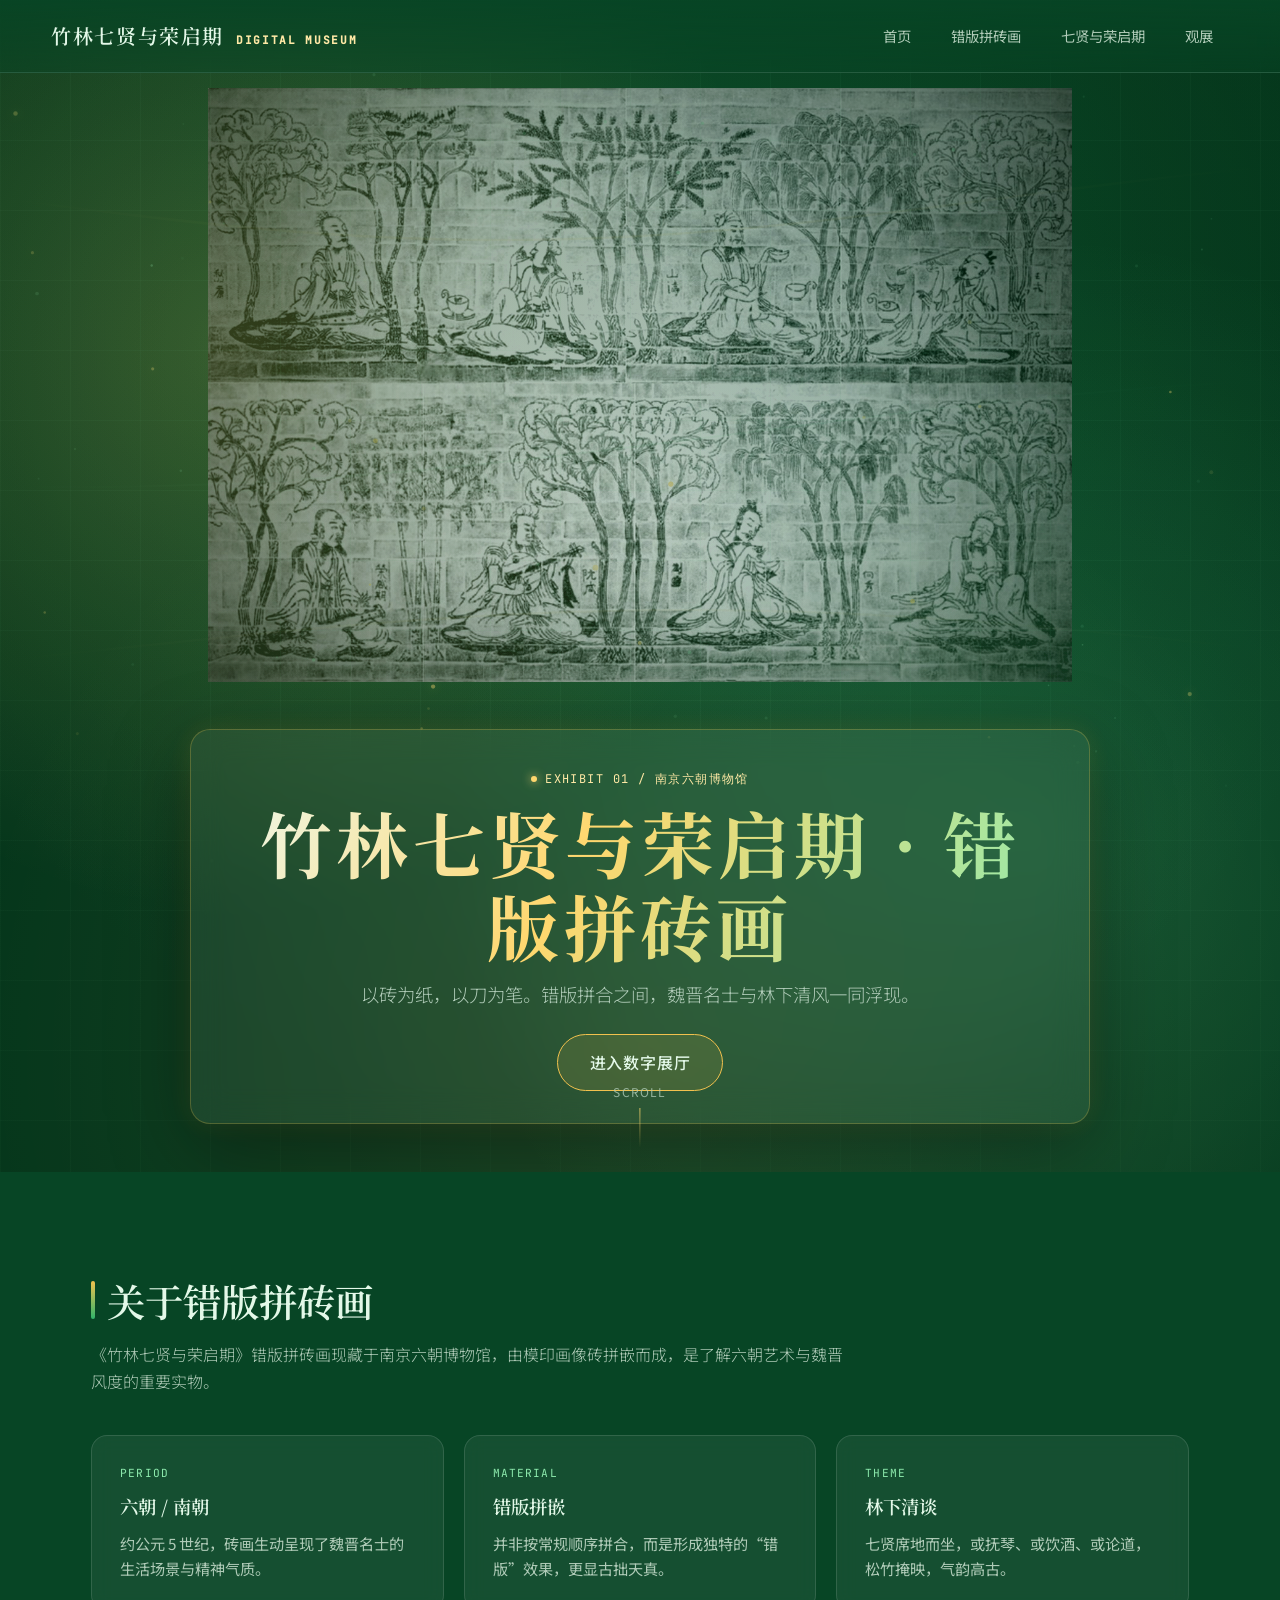
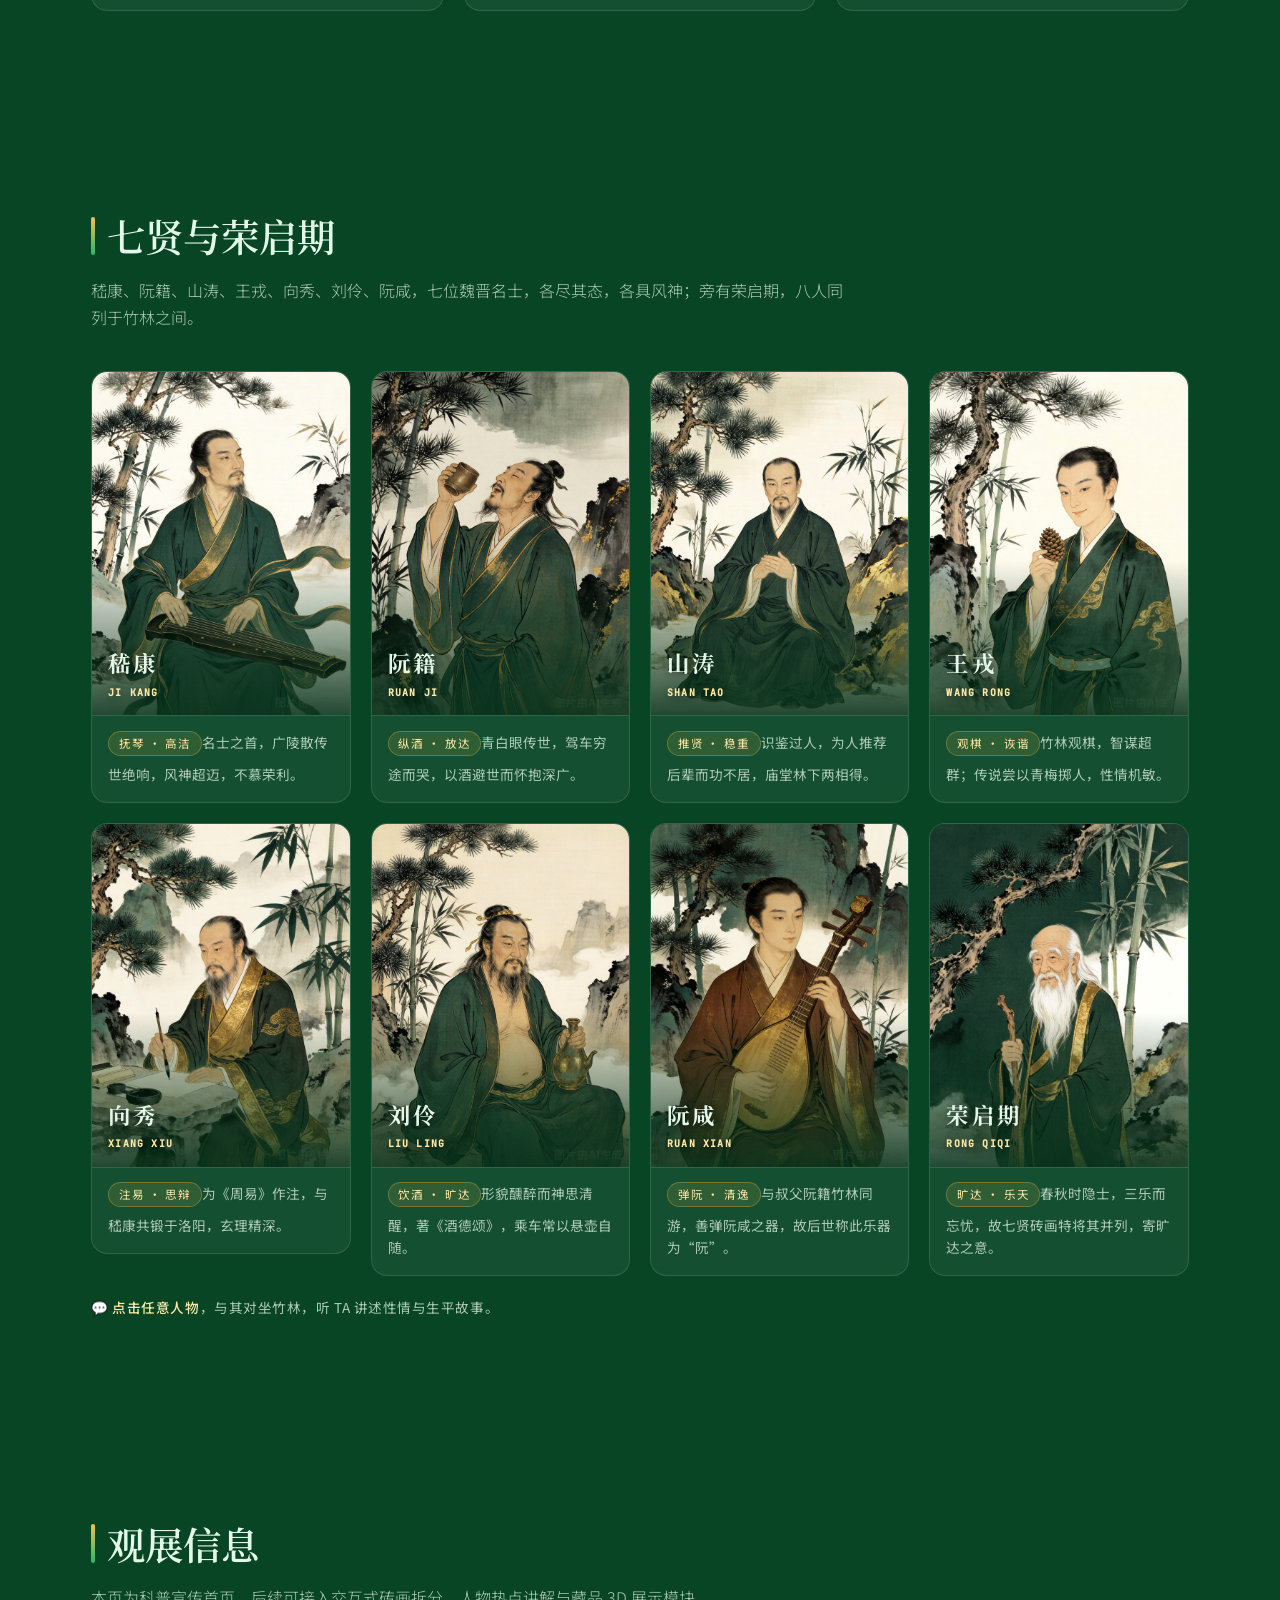
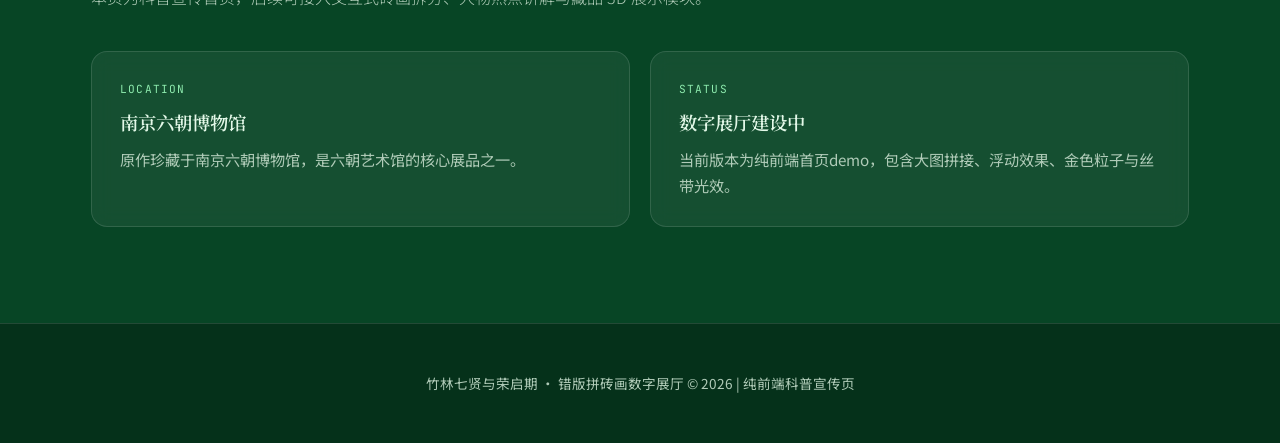
==== commit 65360baf: "v5.7: 图片全部内嵌 base64（压缩 JPEG），页面零图片请求，弱网/离线也秒开 - hero-combined 1400px JPEG q85（2.9MB→352KB），8 张画像 720" ====
--- a/index.html
+++ b/index.html
@@ -604,7 +604,7 @@
 
     <div class="hero-image-wrapper" id="heroWrapper">
       <a href="puzzle.html" class="hero-image-link" title="点击进入拼图游戏">
-        <img src="assets/hero-combined.png" alt="竹林七贤与荣启期错版拼砖画，点击进入拼图游戏" class="hero-image" />
+        <img src="[data-uri]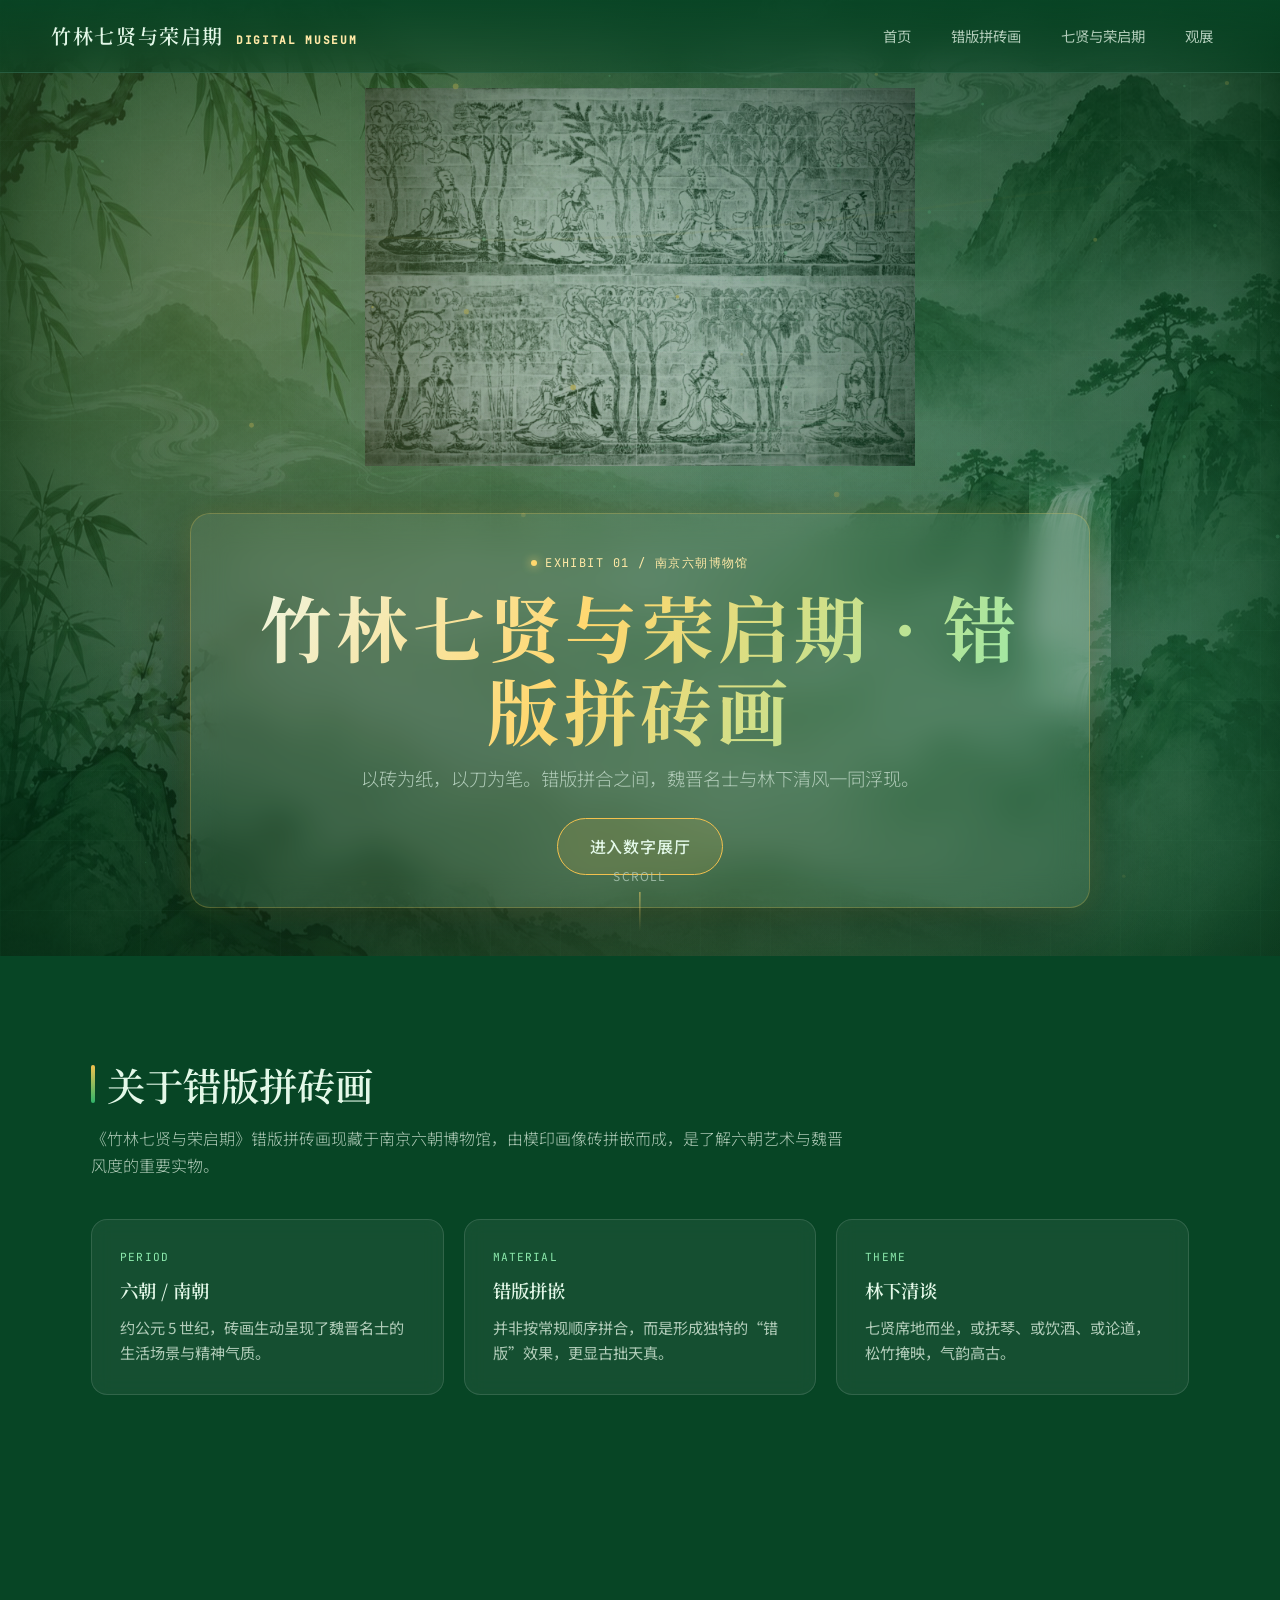
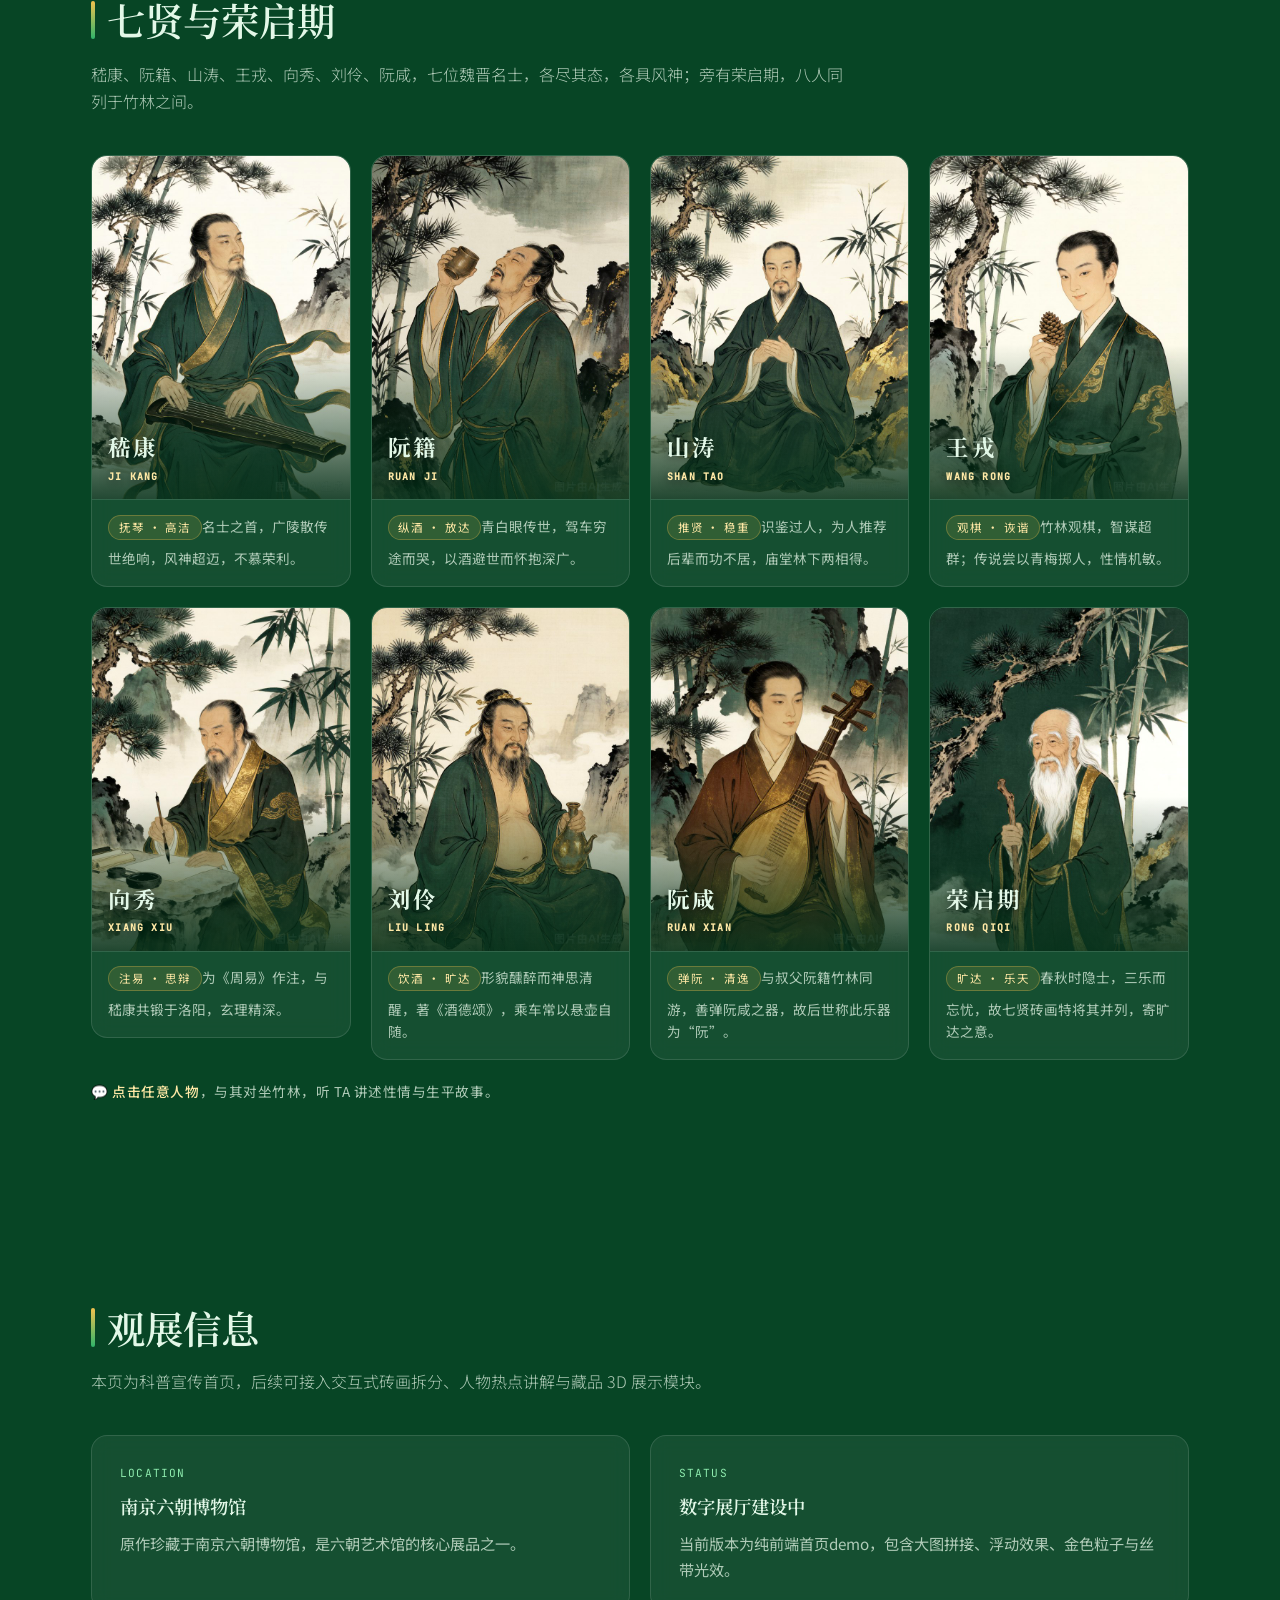
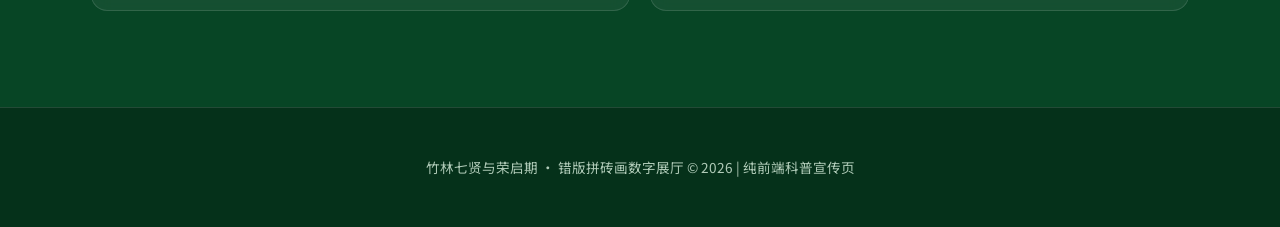
==== commit 9a55e2bb: "v5.8: 首页新增山水瀑布背景，深绿融合 + 瀑布流动 - hero 背景铺满山水图（1600px JPEG 内联），叠加深绿 multiply 渐变融合  - 瀑布高光贴片 repeat-y 垂直" ====
--- a/index.html
+++ b/index.html
@@ -118,6 +118,54 @@
         var(--green-950);
     }
 
+
+    /* 山水瀑布场景背景（融合深绿 + 瀑布流动） */
+    .hero-scene {
+      position: absolute;
+      inset: 0;
+      z-index: 1;
+      overflow: hidden;
+      background-image: var(--wf-bg);
+      background-size: 100% 100%;
+      background-position: center;
+      background-repeat: no-repeat;
+    }
+
+    .hero-scene::before {
+      content: "";
+      position: absolute;
+      inset: 0;
+      background:
+        radial-gradient(circle at 50% 42%, rgba(47, 180, 106, 0.10), transparent 62%),
+        linear-gradient(180deg, rgba(5, 49, 26, 0.34) 0%, rgba(5, 49, 26, 0.42) 100%);
+      mix-blend-mode: multiply;
+      pointer-events: none;
+    }
+
+    .hero-waterfall {
+      position: absolute;
+      left: 80.4%;
+      top: 49.0%;
+      width: 6.4%;
+      height: 26.6%;
+      background-image: var(--wf-tile);
+      background-size: 100% auto;
+      background-repeat: repeat-y;
+      background-position-y: 0;
+      mix-blend-mode: screen;
+      opacity: 0.92;
+      filter: brightness(1.08) saturate(0.82);
+      -webkit-mask-image: linear-gradient(180deg, transparent, #000 12%, #000 88%, transparent);
+              mask-image: linear-gradient(180deg, transparent, #000 12%, #000 88%, transparent);
+      animation: waterfallFlow 3.4s linear infinite;
+      pointer-events: none;
+    }
+
+    @keyframes waterfallFlow {
+      from { background-position-y: 0; }
+      to   { background-position-y: var(--wf-step, 247px); }
+    }
+
     .hero-grid {
       position: absolute;
       inset: 0;
@@ -190,9 +238,10 @@
     .hero-image {
       width: 100%;
       height: auto;
-      max-height: 66vh;
+      max-height: 42vh;
       object-fit: contain;
-      filter: contrast(1.05) saturate(1.12) brightness(1.04);
+      opacity: 0.82;
+      filter: contrast(1.05) saturate(1.10) brightness(1.03);
       animation: heroFloat 14s ease-in-out infinite;
       transform-origin: center center;
     }
@@ -596,6 +645,9 @@
   </nav>
 
   <header id="home" class="hero">
+    <div class="hero-scene" style="--wf-bg:url('[data-uri]');--wf-tile:url('[data-uri]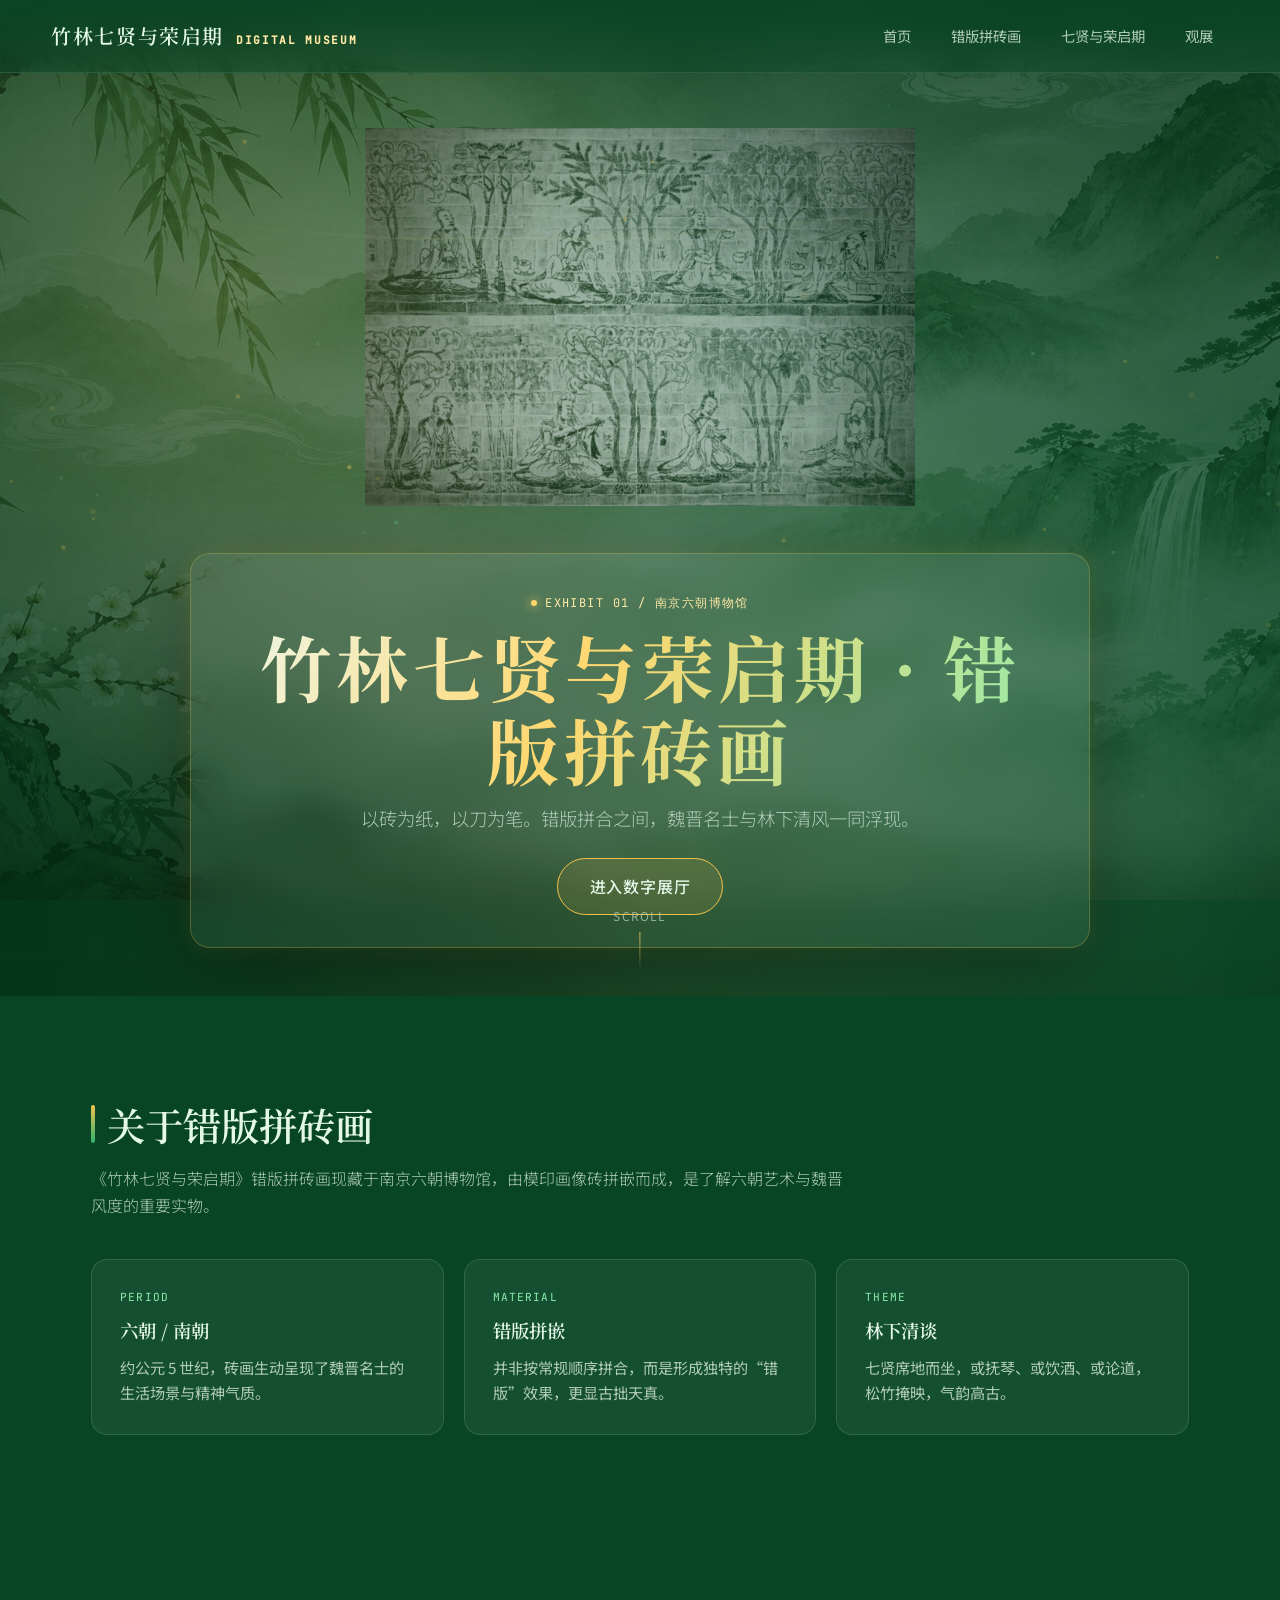
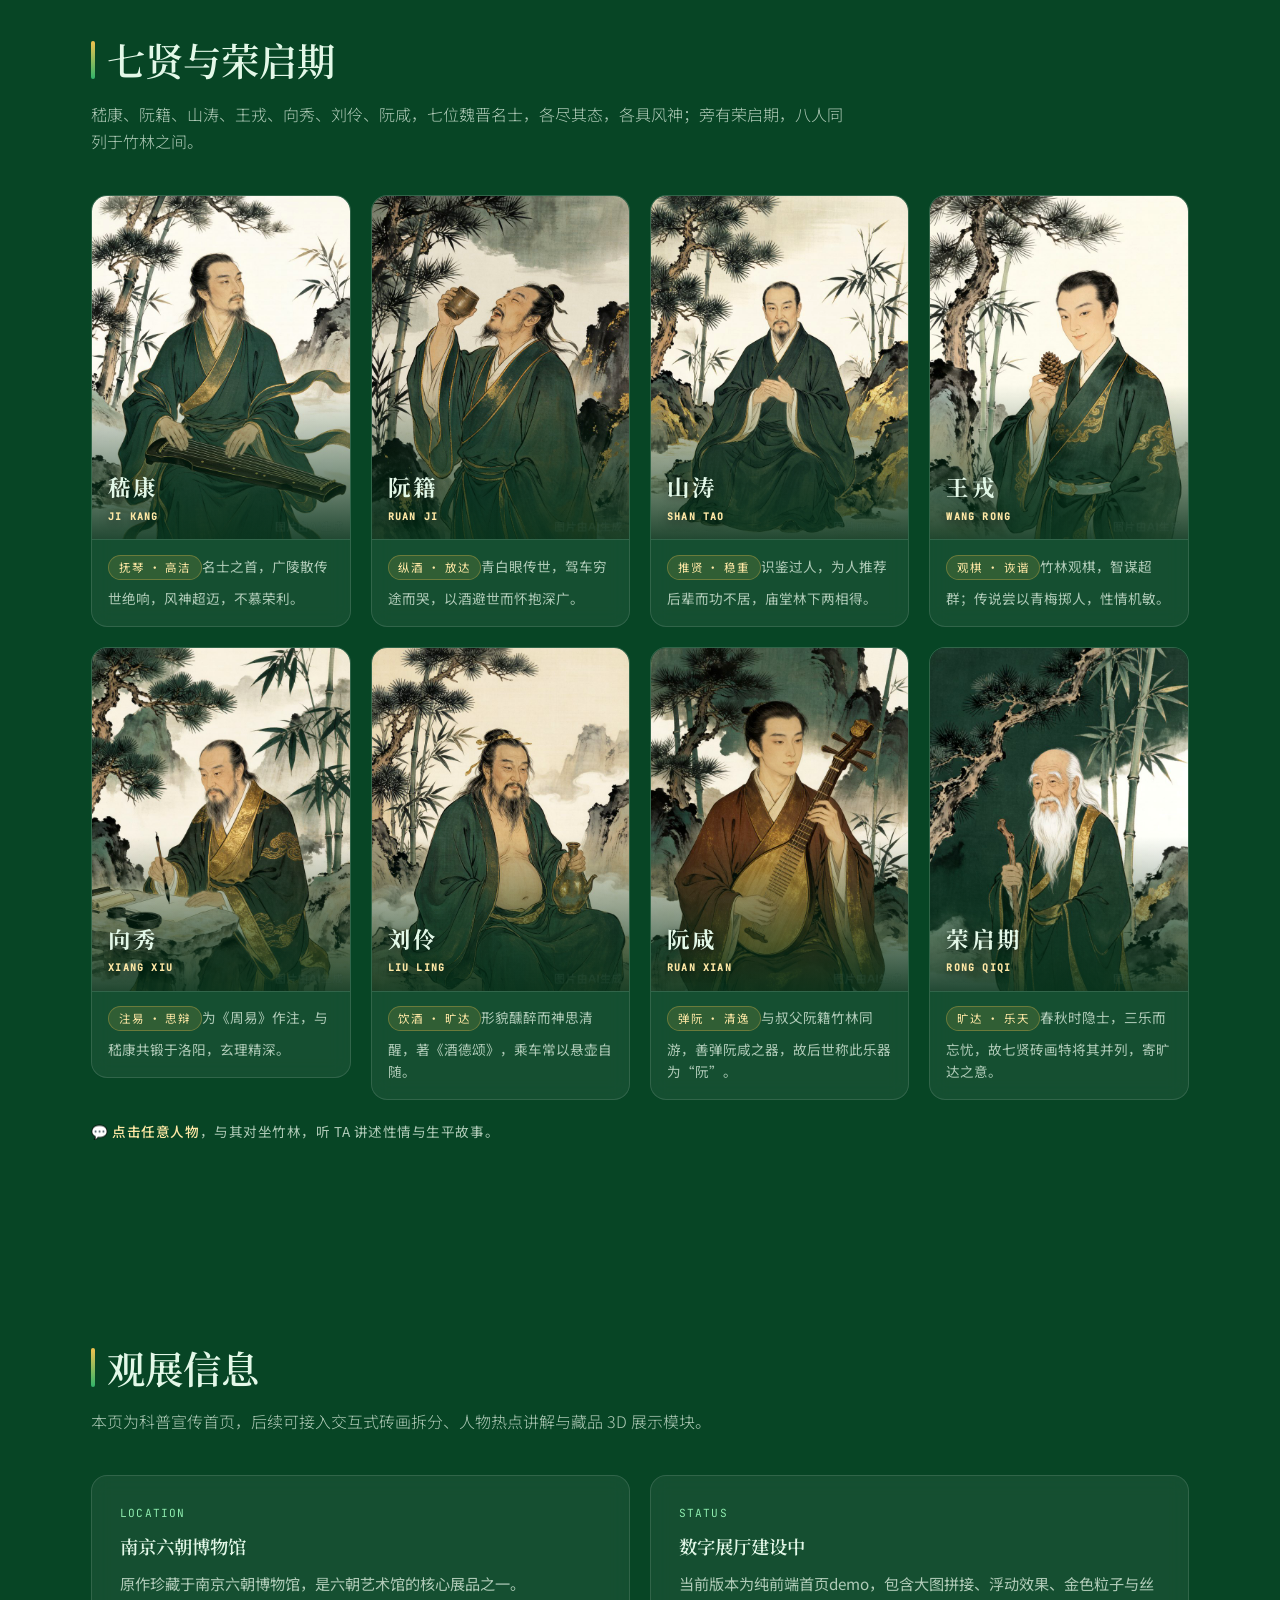
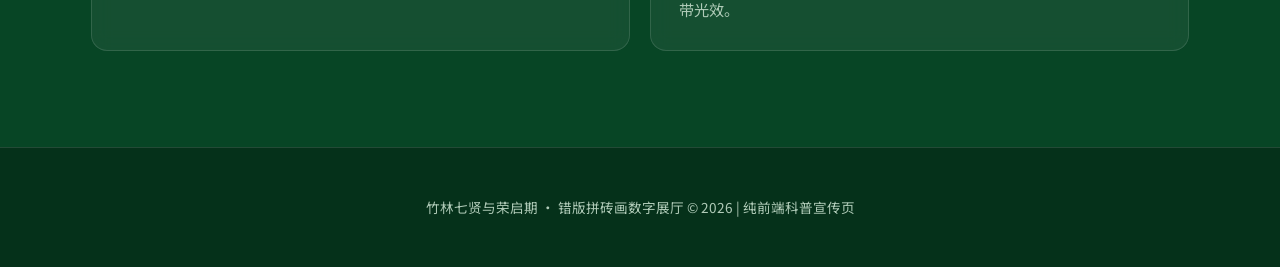
==== commit 3da29888: "v5.9: 移除瀑布动画，首页山水背景应用到全站三页 - 删除 .hero-waterfall 元素/动画/--wf-tile/setWfStep JS，保留山水背景  - 新增 assets/sit" ====
--- a/index.html
+++ b/index.html
@@ -113,56 +113,13 @@
       gap: 2.5rem;
       padding: 5.5rem 4vw 3rem;
       overflow: hidden;
-      background:
-        radial-gradient(circle at 50% 30%, rgba(47, 180, 106, 0.35) 0%, rgba(5, 49, 26, 0.92) 75%),
-        var(--green-950);
-    }
-
-
-    /* 山水瀑布场景背景（融合深绿 + 瀑布流动） */
-    .hero-scene {
-      position: absolute;
-      inset: 0;
-      z-index: 1;
-      overflow: hidden;
-      background-image: var(--wf-bg);
-      background-size: 100% 100%;
-      background-position: center;
-      background-repeat: no-repeat;
-    }
-
-    .hero-scene::before {
-      content: "";
-      position: absolute;
-      inset: 0;
-      background:
-        radial-gradient(circle at 50% 42%, rgba(47, 180, 106, 0.10), transparent 62%),
-        linear-gradient(180deg, rgba(5, 49, 26, 0.34) 0%, rgba(5, 49, 26, 0.42) 100%);
-      mix-blend-mode: multiply;
-      pointer-events: none;
-    }
-
-    .hero-waterfall {
-      position: absolute;
-      left: 80.4%;
-      top: 49.0%;
-      width: 6.4%;
-      height: 26.6%;
-      background-image: var(--wf-tile);
-      background-size: 100% auto;
-      background-repeat: repeat-y;
-      background-position-y: 0;
-      mix-blend-mode: screen;
-      opacity: 0.92;
-      filter: brightness(1.08) saturate(0.82);
-      -webkit-mask-image: linear-gradient(180deg, transparent, #000 12%, #000 88%, transparent);
-              mask-image: linear-gradient(180deg, transparent, #000 12%, #000 88%, transparent);
-      animation: waterfallFlow 3.4s linear infinite;
-      pointer-events: none;
-    }
-
-    @keyframes waterfallFlow {
-      from { background-position-y: 0; }
+      background: transparent;
+    }
+
+
+
+
+
       to   { background-position-y: var(--wf-step, 247px); }
     }
 
@@ -632,8 +589,10 @@
     }
   </style>
   <link rel="stylesheet" href="assets/fonts/fonts.css" />
+  <link rel="stylesheet" href="assets/site-bg.css" />
 </head>
 <body>
+  <div class="site-bg"></div>
   <nav class="nav">
     <div class="logo">竹林七贤与荣启期 <span>Digital Museum</span></div>
     <ul class="nav-links">
@@ -645,9 +604,6 @@
   </nav>
 
   <header id="home" class="hero">
-    <div class="hero-scene" style="--wf-bg:url('[data-uri]');--wf-tile:url('[data-uri]